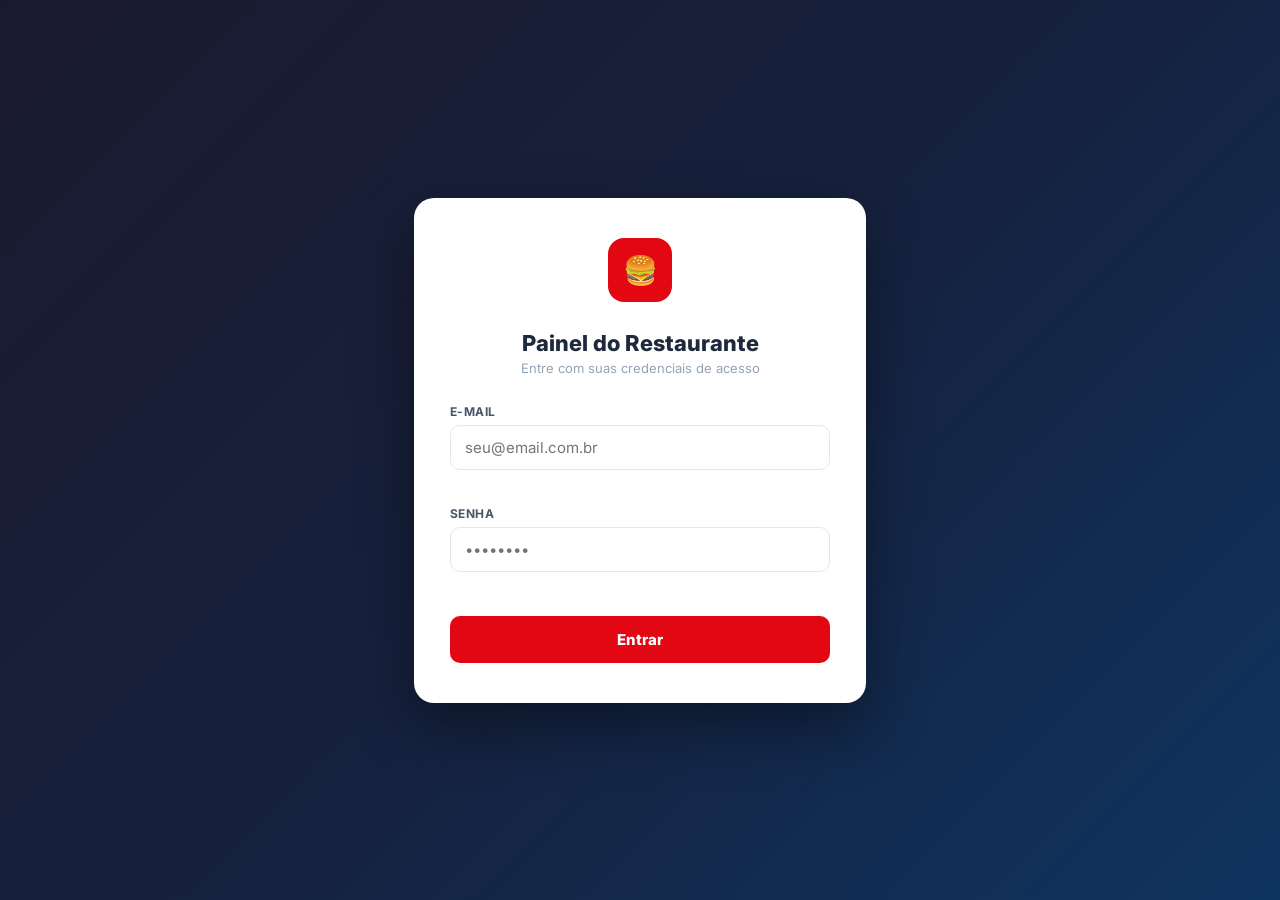
==== admin.html @ 57261d92 "Update admin.html" ====
=<!DOCTYPE html>
<html lang="pt-BR">
<head>
    <meta http-equiv="origin-trial-disabled-features" content="BlockInsecurePrivateNetworkRequests">
    <meta charset="UTF-8">
    <meta name="viewport" content="width=device-width, initial-scale=1.0">
    <title>Admin Fogueiro - Oficial</title>
    <link href="https://fonts.googleapis.com/css2?family=Inter:wght@400;600;700&display=swap" rel="stylesheet">
    <link rel="stylesheet" href="https://cdnjs.cloudflare.com/ajax/libs/font-awesome/6.0.0/css/all.min.css">
    <link rel="stylesheet" href="https://unpkg.com/leaflet@1.9.4/dist/leaflet.css"/>
    <script src="https://unpkg.com/leaflet@1.9.4/dist/leaflet.js"></script>
    <style>
#btn-trigger-pdv {
    position: relative;
    z-index: 10;
    pointer-events: auto !important;
    cursor: pointer !important;
}
/* ── IMPRESSORA ── */
.imp-modo-btn {
    padding:10px 20px; border-radius:10px; border:1.5px solid #e2e8f0;
    font-size:13px; font-weight:700; cursor:pointer; font-family:inherit;
    background:white; color:#475569; display:inline-flex; align-items:center; gap:8px; transition:.15s;
}
.imp-modo-btn.active { background:#e30613; border-color:#e30613; color:white; }
.imp-modo-btn:not(.active):hover { border-color:#cbd5e1; color:#1e293b; }
.imp-toggle {
    width:44px; height:24px; background:#e30613; border-radius:20px; position:relative;
    cursor:pointer; transition:.2s; flex-shrink:0;
}
.imp-toggle.off { background:#cbd5e1; }
.imp-toggle-thumb {
    width:18px; height:18px; background:white; border-radius:50%;
    position:absolute; top:3px; left:23px; transition:.2s; box-shadow:0 1px 3px rgba(0,0,0,.2);
}
.imp-toggle.off .imp-toggle-thumb { left:3px; }
.imp-largura-btn {
    padding:7px 18px; border-radius:8px; border:1.5px solid #e2e8f0;
    font-size:12px; font-weight:700; cursor:pointer; font-family:inherit;
    background:white; color:#64748b; transition:.15s;
}
.imp-largura-btn.active { background:#1e293b; border-color:#1e293b; color:white; }
.imp-func-btn { cursor:pointer; }
.imp-func-inner {
    padding:8px 16px; border:1.5px solid #e2e8f0; border-radius:8px;
    font-size:12px; font-weight:600; color:#64748b; background:white;
    transition:.15s; white-space:nowrap; user-select:none;
}
.imp-func-btn:hover .imp-func-inner { border-color:#94a3b8; color:#334155; }
.imp-func-btn input:checked + .imp-func-inner { border-color:#e30613; background:#fff0f0; color:#e30613; font-weight:700; }
.imp-impressora-item {
    background:white; border:1.5px solid #e2e8f0; border-radius:12px;
    padding:14px 18px; display:flex; align-items:center; justify-content:space-between;
}
/* ── /IMPRESSORA ── */

.rv-tab {
    padding: 7px 14px; border-radius: 8px; border: 1.5px solid #e2e8f0;
    background: white; color: #64748b; font-size: 12px; font-weight: 600;
    cursor: pointer; transition: .15s; font-family: inherit;
}
.rv-tab:hover  { border-color: #e30613; color: #e30613; }
.rv-tab.active { background: #1e293b; color: white; border-color: #1e293b; }
.rv-conf-btn {
    width: 28px; height: 28px; border-radius: 50%; border: 2px solid #e2e8f0;
    background: white; cursor: pointer; display: flex; align-items: center;
    justify-content: center; transition: .15s; margin: 0 auto;
    font-size: 13px; color: #cbd5e1;
}
.rv-conf-btn.ok { background: #16a34a; border-color: #16a34a; color: white; }
.rv-conf-btn:hover:not(.ok) { border-color: #16a34a; color: #16a34a; }
tr.rv-row-ok td { background: #f0fdf4 !important; }
tr.rv-row-ok td:first-child { border-left: 3px solid #16a34a; }
/* ── /FECHAMENTO ── */
.rel-card {
    background: white;
    border: 1.5px solid #f1f5f9;
    border-radius: 14px;
    padding: 18px 20px;
    box-shadow: 0 1px 6px rgba(0,0,0,.04);
    display: flex;
    flex-direction: column;
    gap: 6px;
    transition: box-shadow .2s;
}
.rel-card:hover { box-shadow: 0 4px 16px rgba(0,0,0,.08); }
.rel-card-icon {
    width: 38px; height: 38px; border-radius: 10px;
    display: flex; align-items: center; justify-content: center;
    font-size: 15px; margin-bottom: 4px;
}
.rel-card-label { font-size: 12px; font-weight: 600; color: #94a3b8; text-transform: uppercase; letter-spacing: .4px; }
.rel-card-val   { font-size: 22px; font-weight: 900; color: #1e293b; letter-spacing: -.5px; }
.rel-card-sub   { font-size: 11px; color: #94a3b8; font-weight: 500; }
.rel-atalho {
    padding: 9px 18px;
    font-size: 13px;
    color: #475569;
    cursor: pointer;
    font-weight: 500;
    transition: .15s;
    border-left: 3px solid transparent;
}
.rel-atalho:hover  { background: #f8fafc; color: #e30613; }
.rel-atalho.active { color: #e30613; font-weight: 700; background: #fff0f0; border-left-color: #e30613; }
.rel-cal-day {
    width: 30px; height: 30px; border-radius: 50%; font-size: 12px; font-weight: 600;
    display: flex; align-items: center; justify-content: center; cursor: pointer;
    margin: 1px auto; transition: .12s; color: #334155;
}
.rel-cal-day:hover  { background: #fee2e2; color: #e30613; }
.rel-cal-day.hoje   { background: #fee2e2; color: #e30613; font-weight: 800; }
.rel-cal-day.sel    { background: #e30613; color: white !important; font-weight: 800; }
.rel-cal-day.range  { background: #fff0f0; border-radius: 0; }
.rel-cal-day.outro  { color: #cbd5e1; }
.rel-graf-btn {
    padding: 6px 14px; border-radius: 8px; border: 1.5px solid #e2e8f0;
    background: white; color: #64748b; font-size: 12px; font-weight: 700;
    cursor: pointer; transition: .15s;
}
.rel-graf-btn:hover  { border-color: #e30613; color: #e30613; }
.rel-graf-btn.active { background: #e30613; color: white; border-color: #e30613; }

/* ── /RELATÓRIO ── */
    padding: 8px 20px;
    border-radius: 20px;
    border: 1px solid #ddd;
    background: white;
    color: #666;
    cursor: pointer;
    font-weight: 500;
}
.btn-status.active {
    border-color: var(--primary);
    color: var(--primary);
    background: #fff5f5;
}
.category-item {
    display: flex;
    align-items: center;
    padding: 12px;
    background: #fff;
    border: 1px solid #eee;
    border-radius: 10px;
    margin-bottom: 10px;
    cursor: pointer;
    transition: 0.2s;
}
.category-item:hover { border-color: var(--primary); }
.category-item.active { border-left: 5px solid var(--primary); background: #fff5f5; }

.switch {
    position: relative;
    display: inline-block;
    width: 34px;
    height: 20px;
    margin-right: 10px;
}
.switch input { opacity: 0; width: 0; height: 0; }
.slider {
    position: absolute;
    cursor: pointer;
    top: 0; left: 0; right: 0; bottom: 0;
    background-color: #ccc;
    transition: .4s;
    border-radius: 20px;
}
input:checked + .slider { background-color: var(--primary); }
.slider:before {
    position: absolute;
    content: "";
    height: 14px; width: 14px;
    left: 3px; bottom: 3px;
    background-color: white;
    transition: .4s;
    border-radius: 50%;
}
input:checked + .slider:before { transform: translateX(14px); }

.modal-pdv-overlay {
    position: fixed; top: 0; left: 0; width: 100%; height: 100%;
    background: rgba(0,0,0,0.5); z-index: 2000; justify-content: center; align-items: center;
}
.modal-pdv-overlay.pdv-visivel { display: flex !important; }
.modal-pdv-overlay:not(.pdv-visivel) { display: none !important; pointer-events: none !important; }
.modal-pdv-content {
    background: #f8f9fa; width: 95%; height: 90%; border-radius: 12px; display: flex; flex-direction: column; overflow: hidden;
}
.pdv-header { padding: 15px 20px; background: white; border-bottom: 1px solid #ddd; display: flex; justify-content: space-between; font-weight: bold; align-items: center; }
.pdv-body { display: flex; flex: 1; overflow: hidden; }
.pdv-vitrine { flex: 1.5; padding: 20px; overflow-y: auto; border-right: 1px solid #ddd; background: white; }
.pdv-grid-produtos {
    display: grid;
    grid-template-columns: repeat(auto-fill, minmax(180px, 1fr));
    gap: 15px;
    padding: 10px 0;
}
.pdv-card-prod {
    background: #fff;
    border: 1px solid #e2e8f0;
    border-radius: 12px;
    padding: 15px;
    text-align: center;
    cursor: pointer;
    transition: all 0.2s ease;
    display: flex;
    flex-direction: column;
    align-items: center;
}
.pdv-card-prod:hover {
    border-color: #e30613;
    box-shadow: 0 4px 12px rgba(0,0,0,0.05);
    transform: translateY(-2px);
}
.pdv-card-prod img {
    width: 100px;
    height: 100px;
    object-fit: cover;
    border-radius: 10px;
    margin-bottom: 10px;
}
.pdv-card-prod .prod-name {
    font-weight: 700;
    color: #334155;
    font-size: 13px;
    margin-bottom: 4px;
}
.pdv-card-prod .prod-price {
    color: #64748b;
    font-size: 12px;
}
.pdv-card-prod .prod-price span {
    color: #1e293b;
    font-weight: 800;
}
.pdv-checkout { flex: 1; background: white; display: flex; flex-direction: column; min-width: 320px; max-width: 400px; overflow: hidden; }
.tipo-pedido-tabs { display: flex; padding: 15px; gap: 10px; border-bottom: 1px solid #eee; }
.tab-btn { flex: 1; padding: 8px; border: 1px solid #ddd; border-radius: 20px; background: white; cursor: pointer; font-size: 12px; }
.tab-btn.active { background: #fee2e2; color: #e30613; border-color: #e30613; }
.pdv-form-section { padding: 15px; border-bottom: 1px solid #eee; flex-shrink: 0; }
.section-title { font-weight: bold; font-size: 13px; margin-bottom: 10px; display: flex; justify-content: space-between; align-items: center; }
.btn-buscar-cliente { width: 100%; padding: 10px; border: 1px solid #e30613; color: #e30613; border-radius: 6px; background: none; font-weight: bold; cursor: pointer; margin-bottom: 10px; }
.input-group-row { display: flex; gap: 10px; }
.input-group-row input { flex: 1; padding: 8px; border: 1px solid #ddd; border-radius: 4px; margin-bottom: 0; }
.pdv-footer-checkout { margin-top: auto; padding: 20px; background: #fff; border-top: 2px solid #eee; }
.total-row { display: flex; justify-content: space-between; margin-bottom: 15px; font-weight: bold; font-size: 18px; }
.btn-finalizar-pdv { width: 100%; background: #16a34a; color: white; border: none; padding: 15px; border-radius: 8px; font-size: 16px; font-weight: bold; cursor: pointer; }

.kanban-container {
    display: flex;
    gap: 15px;
    padding: 10px 0;
    overflow-x: auto;
    align-items: flex-start;
}
.kanban-col {
    flex: 1;
    min-width: 195px;
    background: #f1f2f6;
    border-radius: 12px;
    padding: 12px;
    box-shadow: inset 0 2px 4px rgba(0,0,0,0.05);
}
.kanban-header {
    padding: 10px;
    border-radius: 8px;
    margin-bottom: 15px;
    color: white;
    font-weight: 700;
    display: flex;
    justify-content: space-between;
}
.order-card {
    touch-action: none;
    user-select: none;
    background: white;
    border-radius: 10px;
    padding: 15px;
    margin-bottom: 12px;
    box-shadow: 0 2px 6px rgba(0,0,0,0.08);
    border-left: 4px solid transparent;
    cursor: pointer;
    transition: 0.2s;
}
.order-card.dragging {
    opacity: 0.5;
    transform: scale(0.95);
    border: 2px dashed var(--primary);
}
.kanban-col.drag-over {
    background: #e2e8f0;
    outline: 2px dashed #cbd5e1;
}
.col-analise { background: #fee2e2; color: #dc2626; border: 1px solid #fecaca; }
.col-preparo { background: #fef3c7; color: #d97706; border: 1px solid #fde68a; }
.col-pronto { background: #dbeafe; color: #2563eb; border: 1px solid #bfdbfe; }
.col-entrega { background: #dcfce7; color: #16a34a; border: 1px solid #bbf7d0; }
.col-finalizado { background: #f3f4f6; color: #4b5563; border: 1px solid #e5e7eb; }
.col-cancelado  { background: #fdf2f8; color: #9d174d; border: 1px solid #fbcfe8; }
.order-card:hover { transform: translateY(-2px); box-shadow: 0 4px 12px rgba(0,0,0,0.12); }
.order-id { font-weight: 800; font-size: 13px; margin-bottom: 4px; display: flex; justify-content: space-between; align-items: center; }
.order-time { font-size: 10px; color: #bbb; background: #f8f9fa; padding: 2px 7px; border-radius: 20px; }
.order-client { font-weight: 700; font-size: 13px; color: #1a1a1a; margin: 6px 0 3px; }
.order-address { font-size: 11px; color: #94a3b8; line-height: 1.4; }
.order-total { font-weight: 800; color: #1a1a1a; font-size: 15px; }
.order-tag { font-size: 10px; padding: 2px 6px; border-radius: 4px; background: #eee; font-weight: 600; }

.card-actions { display: flex; gap: 6px; justify-content: flex-end; margin-bottom: 10px; }
.card-actions .action-icon {
    width: 28px; height: 28px; border-radius: 8px; background: #f8f9fa;
    border: 1px solid #eee; display: flex; align-items: center; justify-content: center;
    cursor: pointer; transition: 0.15s; color: #64748b; font-size: 12px;
}
.card-actions .action-icon:hover { background: #fff0f0; color: var(--primary); border-color: #fecaca; transform: scale(1.05); }
.card-actions .action-icon.wpp:hover { background: #f0fdf4; color: #16a34a; border-color: #bbf7d0; }
.card-actions .action-icon.cancel { color: #e11d48; }
.card-actions .action-icon.cancel:hover { background: #fff1f2; color: #9f1239; border-color: #fecdd3; }

.btn-avancar {
    width: 100%; border: none; border-radius: 8px;
    padding: 9px 12px; margin-top: 12px;
    font-weight: 700; cursor: pointer; font-size: 12px;
    transition: all 0.2s; display: flex; align-items: center; justify-content: center; gap: 6px;
    font-family: inherit; letter-spacing: 0.2px;
}
.btn-avancar:hover { opacity: 0.88; transform: translateY(-1px); }

:root { --primary: #e30613; --bg: #f4f4f7; --dark: #1a1a1a; --sidebar-w: 270px; --green: #28a745; --gray-light: #f9f9fb; }
body { margin: 0; font-family: 'Inter', sans-serif; display: flex; background: var(--bg); min-height: 100vh; color: #333; }

.rel-grid { display: grid; grid-template-columns: repeat(auto-fit, minmax(200px, 1fr)); gap: 20px; margin-top: 20px; }
.mini-card { background: white; padding: 20px; border-radius: 12px; box-shadow: 0 2px 10px rgba(0,0,0,0.05); }

.sidebar { width: var(--sidebar-w); background: #ffffff; color: #222; height: 100vh; position: fixed; left: 0; top: 0; display: flex; flex-direction: column; z-index: 100; border-right: 1px solid #e8e8e8; overflow-y: auto; }
.sidebar-header { padding: 18px 16px 14px; border-bottom: 1px solid #efefef; flex-shrink: 0; }
.nav-container { flex: 1; padding: 8px 10px 10px; overflow-y: auto; }

.nav-btn { display: flex; align-items: center; gap: 10px; width: 100%; padding: 9px 11px; margin-bottom: 1px; background: transparent; color: #2d2d2d; border: none; border-radius: 8px; text-align: left; cursor: pointer; font-weight: 500; font-size: 13px; transition: 0.15s; font-family: inherit; }
.nav-btn:hover { color: #111; background: #f3f3f3; }
.nav-btn.active { background: #fff0f0; color: var(--primary); font-weight: 700; }
.nav-btn .nav-icon { font-size: 14px; width: 20px; text-align: center; flex-shrink: 0; color: #555; }
.nav-btn.active .nav-icon { color: var(--primary); }
.nav-btn:hover .nav-icon { color: #111; }
.nav-btn .nav-arrow { margin-left: auto; font-size: 11px; color: #aaa; transition: transform 0.2s; }
.nav-btn .nav-arrow.open { transform: rotate(180deg); }

.submenu { display: none; margin: 1px 0 3px 14px; border-left: 2px solid #eee; padding-left: 8px; }
.submenu.active { display: block; }
.sub-nav-btn { width: 100%; padding: 7px 10px; background: transparent; border: none; color: #444; text-align: left; cursor: pointer; font-size: 12.5px; border-radius: 7px; transition: 0.15s; display: block; font-family: inherit; font-weight: 400; }
.sub-nav-btn:hover { color: #111; background: #f3f3f3; }
.sub-nav-btn.active { color: var(--primary); font-weight: 600; }

.nav-section-label { font-size: 10px; font-weight: 700; text-transform: uppercase; letter-spacing: .8px; color: #aaa; padding: 12px 11px 3px; }

.sidebar-footer { padding: 14px 16px; border-top: 1px solid #efefef; flex-shrink: 0; }
.btn-indique { width: 100%; background: #16a34a; color: white; border: none; border-radius: 9px; padding: 10px; font-size: 13px; font-weight: 700; cursor: pointer; display: flex; align-items: center; justify-content: center; gap: 8px; margin-bottom: 8px; font-family: inherit; transition: .15s; }
.btn-indique:hover { background: #15803d; }
.btn-suporte { width: 100%; background: white; color: #333; border: 1.5px solid #ddd; border-radius: 9px; padding: 9px; font-size: 13px; font-weight: 600; cursor: pointer; display: flex; align-items: center; justify-content: center; gap: 8px; margin-bottom: 12px; font-family: inherit; transition: .15s; }
.btn-suporte:hover { border-color: #aaa; color: #111; }
.main { flex: 1; margin-left: var(--sidebar-w); padding: 40px; box-sizing: border-box; }

/* ── RESPONSIVO ─────────────────────────────────────────────────────────── */
/* kanban-col inline styles são sobrescritos aqui */
.kanban-col[style*="min-width"] { min-width: unset !important; }

/* ≤ 1400px — monitores menores e notebooks grandes */
@media (max-width: 1400px) {
    :root { --sidebar-w: 210px; }
    .main { padding: 20px 20px; }
    .kanban-col { min-width: 195px !important; }
    .kanban-container { gap: 10px; }
}

/* ≤ 1280px — notebooks comuns (1366×768) */
@media (max-width: 1280px) {
    :root { --sidebar-w: 185px; }
    .sidebar-header { padding: 12px 10px 10px; }
    .nav-container { padding: 5px 7px; }
    .nav-btn { font-size: 11.5px; padding: 7px 8px; }
    .sub-nav-btn { font-size: 11px; }
    .nav-section-label { font-size: 9px; }
    .main { padding: 14px 14px; }
    .kanban-col { min-width: 165px !important; padding: 8px; }
    .kanban-container { gap: 8px; }
    .kanban-header { padding: 8px; margin-bottom: 10px; font-size: 13px; }
    .order-card { padding: 11px 12px; }
}

/* ≤ 1100px — notebooks pequenos */
@media (max-width: 1100px) {
    :root { --sidebar-w: 160px; }
    .nav-btn { font-size: 11px; padding: 6px 7px; gap: 6px; }
    .nav-btn .nav-icon { width: 15px; font-size: 12px; }
    .main { padding: 10px 10px; }
    .kanban-col { min-width: 145px !important; padding: 7px; }
    .kanban-container { gap: 6px; }
}

/* ≤ 960px — sidebar só ícones */
@media (max-width: 960px) {
    :root { --sidebar-w: 52px; }
    .sidebar-header .loja-nome,
    .sidebar-header .loja-sub,
    .sidebar-header .status-pill,
    .nav-btn .nav-label,
    .nav-btn .nav-arrow,
    .nav-section-label,
    .submenu,
    .sidebar-footer .btn-indique,
    .sidebar-footer .btn-suporte,
    .sidebar-footer .user-info { display: none; }
    .sidebar-header { padding: 10px 8px; }
    .nav-container { padding: 4px; }
    .nav-btn { justify-content: center; padding: 10px 0; width: 100%; }
    .nav-btn .nav-icon { width: auto; font-size: 16px; }
    .main { padding: 10px 8px; }
    .kanban-col { min-width: 140px !important; padding: 6px; }
    .kanban-container { gap: 6px; }
    .header-flex { gap: 6px; flex-wrap: wrap; }
}
.section { display: none; }
.section.active { display: block; }

.card { background: white; border-radius: 15px; padding: 30px; box-shadow: 0 4px 20px rgba(0,0,0,0.05); margin-bottom: 20px; }
.header-flex { display: flex; justify-content: space-between; align-items: center; margin-bottom: 30px; }
h1, h2, h3 { margin: 0; }

label { display: block; margin-bottom: 8px; font-weight: 600; font-size: 14px; color: #555; }
input, textarea, select { width: 100%; padding: 12px; border: 1.5px solid #eee; border-radius: 10px; margin-bottom: 20px; font-family: inherit; box-sizing: border-box; transition: 0.2s; }
input:focus { border-color: var(--primary); outline: none; background: #fff; }

.btn-save { background: var(--green); color: white; border: none; padding: 12px 25px; border-radius: 10px; font-weight: 700; cursor: pointer; transition: 0.2s; }
.btn-save:hover { opacity: 0.9; transform: translateY(-1px); }

.grid-2 { display: grid; grid-template-columns: 1.5fr 1fr; gap: 30px; }
.img-placeholder { width: 100%; aspect-ratio: 16/9; background: var(--gray-light); border-radius: 15px; border: 2px dashed #ddd; display: flex; flex-direction: column; align-items: center; justify-content: center; overflow: hidden; cursor: pointer; transition: 0.2s; }
.img-placeholder:hover { border-color: var(--primary); background: #fff; }
.img-placeholder img { width: 100%; height: 100%; object-fit: cover; }

.comp-link-grid { display: grid; grid-template-columns: repeat(auto-fill, minmax(200px, 1fr)); gap: 12px; margin-top: 10px; }
.comp-link-card { background: white; border: 2px solid #eee; padding: 15px; border-radius: 12px; cursor: pointer; position: relative; transition: 0.2s; display: flex; align-items: center; gap: 10px; }
.comp-link-card:hover { border-color: #ddd; }
.comp-link-card.active { border-color: var(--primary); background: rgba(227,6,19,0.02); }
.comp-link-card input { display: none; }
.comp-link-card .circle { width: 20px; height: 20px; border: 2px solid #ddd; border-radius: 50%; position: relative; transition: 0.2s; flex-shrink: 0; }
.comp-link-card.active .circle { border-color: var(--primary); background: var(--primary); }
.comp-link-card.active .circle::after { content: '✓'; position: absolute; color: white; font-size: 12px; top: 50%; left: 50%; transform: translate(-50%,-50%); }
.comp-link-card span { font-size: 14px; font-weight: 600; color: #444; }

.modal { position: fixed; inset: 0; background: rgba(0,0,0,0.6); display: none; align-items: center; justify-content: center; z-index: 1000; backdrop-filter: blur(4px); }
.modal-box { background: white; padding: 30px; border-radius: 20px; width: 90%; max-width: 550px; max-height: 90vh; overflow-y: auto; box-shadow: 0 10px 40px rgba(0,0,0,0.2); }
.opt-row { display: flex; gap: 10px; margin-bottom: 10px; align-items: center; background: var(--gray-light); padding: 10px; border-radius: 10px; }
.opt-row input { margin-bottom: 0; border: none; background: transparent; }
.opt-row button { background: none; border: none; color: #999; cursor: pointer; font-size: 18px; padding: 5px; }
.opt-row button:hover { color: var(--primary); }

.list-card { display: flex; justify-content: space-between; align-items: center; background: white; padding: 15px 20px; border-radius: 12px; margin-bottom: 10px; border: 1px solid #eee; }
.list-card:hover { border-color: #ddd; }
.btn-edit { background: var(--gray-light); border: none; padding: 8px 15px; border-radius: 8px; font-weight: 600; color: #555; cursor: pointer; }

.pgto-btn { padding: 9px 8px; border: 1.5px solid #e2e8f0; border-radius: 9px; background: white; color: #555; font-size: 12.5px; font-weight: 600; cursor: pointer; transition: .15s; font-family: inherit; text-align: center; }
.pgto-btn:hover { border-color: #e30613; color: #e30613; background: #fff5f5; }
.pgto-btn.active { border-color: #e30613; color: #e30613; background: #fff0f0; font-weight: 700; }

.pgto-tag { display: inline-flex; align-items: center; gap: 4px; font-size: 10px; font-weight: 700; padding: 2px 8px; border-radius: 20px; margin-top: 6px; }
/* ── TELA DE LOGIN ── */
#tela-login {
    display:flex; position:fixed; inset:0; z-index:9999;
    background:linear-gradient(135deg,#1a1a2e 0%,#16213e 50%,#0f3460 100%);
    align-items:center; justify-content:center;
}
.login-box {
    background:white; border-radius:20px; padding:40px 36px;
    width:100%; max-width:380px; box-shadow:0 24px 60px rgba(0,0,0,.4);
}
.login-logo { text-align:center; margin-bottom:28px; }
.login-logo-img { width:64px; height:64px; border-radius:16px; object-fit:cover; }
.login-logo-placeholder {
    width:64px; height:64px; border-radius:16px; background:#e30613;
    display:inline-flex; align-items:center; justify-content:center;
    font-size:28px; color:white; font-weight:900;
}
.login-titulo { font-size:22px; font-weight:800; color:#1e293b; margin-bottom:4px; text-align:center; }
.login-sub { font-size:13px; color:#94a3b8; text-align:center; margin-bottom:28px; }
.login-campo { margin-bottom:16px; }
.login-campo label { display:block; font-size:12px; font-weight:700; color:#475569; margin-bottom:6px; text-transform:uppercase; letter-spacing:.4px; }
.login-campo input {
    width:100%; padding:12px 14px; border:1.5px solid #e2e8f0; border-radius:10px;
    font-size:15px; font-family:inherit; outline:none; box-sizing:border-box;
    transition:border-color .15s;
}
.login-campo input:focus { border-color:#e30613; }
.login-btn {
    width:100%; padding:14px; background:#e30613; color:white; border:none;
    border-radius:10px; font-size:15px; font-weight:800; font-family:inherit;
    cursor:pointer; margin-top:8px; transition:background .15s;
}
.login-btn:hover { background:#c0000f; }
.login-btn:disabled { background:#ccc; cursor:default; }
.login-erro {
    display:none; background:#fff0f0; border:1px solid #fca5a5; border-radius:8px;
    padding:10px 14px; font-size:13px; color:#dc2626; margin-top:12px;
}
#login-usuario-nome { font-size:12px; color:#64748b; cursor:pointer; }
#login-usuario-nome:hover { color:#e30613; }

    
/* ── DRAG AND DROP ── */
.drag-handle {
    cursor: grab; color: #ccc; padding: 0 6px;
    font-size: 16px; flex-shrink: 0;
    transition: color .15s;
}
.drag-handle:hover { color: #999; }
.drag-handle:active { cursor: grabbing; }
.sortable-item { transition: background .15s; }
.sortable-item.drag-over {
    border-top: 2px solid #e30613 !important;
}
.sortable-item.dragging-active {
    opacity: .4; background: #f8fafc !important;
}
.cat-drag-over {
    border-top: 2px solid #e30613 !important;
}
</style>
<style>
/* ── TELA DE BLOQUEIO ─────────────────────────────────────── */
#tela-bloqueio {
    display: none;
    position: fixed; inset: 0; z-index: 99999;
    background: rgba(0,0,0,.45);
    backdrop-filter: blur(4px) brightness(0.6);
    -webkit-backdrop-filter: blur(4px) brightness(0.6);
    align-items: center; justify-content: center;
    font-family: inherit;
}
#tela-bloqueio.ativo { display: flex; }
.bloqueio-card {
    background: #13131f;
    border: 1px solid #2a2a3d;
    border-radius: 24px;
    padding: 48px 40px;
    max-width: 480px; width: 90%;
    text-align: center;
    box-shadow: 0 24px 64px rgba(0,0,0,.5);
}
.bloqueio-icon {
    width: 72px; height: 72px; border-radius: 50%;
    background: rgba(227,6,19,.1); border: 2px solid rgba(227,6,19,.3);
    display: flex; align-items: center; justify-content: center;
    font-size: 28px; margin: 0 auto 24px;
}
.bloqueio-titulo { font-size: 22px; font-weight: 800; color: #f1f5f9; margin-bottom: 12px; }
.bloqueio-sub { font-size: 14px; color: #64748b; line-height: 1.6; margin-bottom: 28px; }
.bloqueio-badge {
    display: inline-flex; align-items: center; gap: 8px;
    background: rgba(227,6,19,.1); border: 1px solid rgba(227,6,19,.25);
    color: #f87171; padding: 8px 18px; border-radius: 20px;
    font-size: 13px; font-weight: 700; margin-bottom: 28px;
}
.bloqueio-btn {
    display: block; width: 100%; padding: 15px;
    background: #e30613; color: white; border: none; border-radius: 12px;
    font-size: 15px; font-weight: 700; font-family: inherit; cursor: pointer;
    transition: background .15s; text-decoration: none; margin-bottom: 12px;
}
.bloqueio-btn:hover { background: #b8000e; }
.bloqueio-btn-sec {
    display: block; width: 100%; padding: 13px;
    background: transparent; color: #64748b;
    border: 1px solid #2a2a3d; border-radius: 12px;
    font-size: 14px; font-weight: 600; font-family: inherit; cursor: pointer;
}
</style>
</head>
<body>
<!-- TELA DE BLOQUEIO TRIAL/INADIMPLENTE -->
<div id="tela-bloqueio">
    <div class="bloqueio-card">
        <div class="bloqueio-icon">🔒</div>
        <div class="bloqueio-titulo">Seu acesso foi suspenso</div>
        <p class="bloqueio-sub">
            Seu período de teste gratuito encerrou ou há uma pendência no seu plano.<br>
            Assine agora para continuar usando o sistema.
        </p>
        <div class="bloqueio-badge">
            <span>⏰</span> <span id="bloqueio-msg">Trial encerrado</span>
        </div>
        <a href="#" class="bloqueio-btn" onclick="irParaPlanos()">
            🚀 Assinar agora
        </a>
        <button class="bloqueio-btn-sec" onclick="authFazerLogout()">
            Sair da conta
        </button>
    </div>
</div>

<!-- 🔊 Elemento de áudio para notificação -->
<audio id="audio-notificacao" style="display:none;"></audio>
<!-- ── TELA DE LOGIN ── -->
<div id="tela-login">
  <div class="login-box">
    <div class="login-logo">
      <div class="login-logo-placeholder">🍔</div>
    </div>
    <div class="login-titulo">Painel do Restaurante</div>
    <div class="login-sub">Entre com suas credenciais de acesso</div>
    <div class="login-campo">
      <label>E-mail</label>
      <input id="login-email" type="email" placeholder="seu@email.com.br"
             onkeydown="if(event.key==='Enter')document.getElementById('login-senha').focus()">
    </div>
    <div class="login-campo">
      <label>Senha</label>
      <input id="login-senha" type="password" placeholder="••••••••"
             onkeydown="if(event.key==='Enter')authFazerLogin()">
    </div>
    <button class="login-btn" id="login-btn" onclick="authFazerLogin()">Entrar</button>
    <div class="login-erro" id="login-erro"></div>
  </div>
</div>

<!-- ── APP (visível após login) ── -->
<div id="app-wrapper" style="display:none; width:100%; height:100vh; flex-direction:row;">

<!-- SIDEBAR -->
<div class="sidebar">

    <!-- Header: Logo + Status + Cardápio -->
    <div class="sidebar-header">
        <div style="display:flex; align-items:center; gap:10px; margin-bottom:14px;">
            <div style="width:34px; height:34px; background:var(--primary); border-radius:9px; display:flex; align-items:center; justify-content:center; flex-shrink:0;">
                <i class="fas fa-fire" style="color:white; font-size:15px;"></i>
            </div>
            <div>
                <div id="sidebar-nome-loja" style="font-weight:800; font-size:15px; color:#111; letter-spacing:-0.3px; line-height:1.1;">Meu Restaurante</div>
                <div style="font-size:11px; color:#aaa; font-weight:400;">Painel Admin</div>
            </div>
        </div>

        <!-- Status da loja -->
        <div id="sidebar-status-loja" style="display:flex; align-items:center; gap:8px; background:#f0fdf4; border:1px solid #bbf7d0; border-radius:9px; padding:8px 12px; margin-bottom:10px; cursor:pointer;" onclick="toggleLojaStatus()">
            <span id="sidebar-status-dot" style="width:8px; height:8px; border-radius:50%; background:#22c55e; flex-shrink:0; box-shadow:0 0 0 3px rgba(34,197,94,0.2);"></span>
            <span id="sidebar-status-text" style="font-size:12px; font-weight:700; color:#15803d; flex:1;">Loja aberta</span>
            <i id="sidebar-btn-status" class="fas fa-rotate-right" style="color:#15803d; font-size:12px;"></i>
        </div>

        <!-- Ver cardápio online -->
        <a href="#" onclick="abrirCardapioOnline(event)"
           style="display:flex; align-items:center; gap:8px; background:#f7f7f7; border:1px solid #eaeaea; border-radius:9px; padding:8px 12px; text-decoration:none; color:#333; font-size:12.5px; font-weight:600; transition:.15s;"
           onmouseover="this.style.borderColor='#e30613'; this.style.color='#e30613';"
           onmouseout="this.style.borderColor='#eaeaea'; this.style.color='#333';">
            <i class="fas fa-arrow-up-right-from-square" style="font-size:12px; color:#888;"></i>
            Ver cardápio online
        </a>
    </div>

    <!-- Navegação -->
    <nav class="nav-container">

        <div class="nav-section-label">Principal</div>

        <button class="nav-btn" onclick="showSec('gestor', this)">
            <i class="fas fa-list-check nav-icon"></i> Gestor de Pedidos
        </button>

        <div class="nav-section-label">Relatórios</div>

        <button class="nav-btn" onclick="toggleSubmenu('sub-relatorios'); toggleArrow(this)">
            <i class="fas fa-chart-bar nav-icon"></i> Relatórios
            <i class="fas fa-chevron-down nav-arrow"></i>
        </button>
        <div id="sub-relatorios" class="submenu">
            <button class="sub-nav-btn" onclick="showSec('rel-resumo')">Resumo Geral</button>
            <button class="sub-nav-btn" onclick="showSec('rel-vendas')">Vendas</button>
            <button class="sub-nav-btn" onclick="showSec('rel-atendimento')">Atendimento</button>
            <button class="sub-nav-btn" onclick="showSec('clientes')">Clientes</button>
            <button class="sub-nav-btn" onclick="showSec('rel-cardapio')">Cardápio</button>
            <button class="sub-nav-btn" onclick="showSec('rel-historico')">Histórico de Pedidos</button>
        </div>

        <div class="nav-section-label">Cardápio</div>

        <button class="nav-btn" id="btn-nav-produtos" onclick="showSec('produtos', this)">
            <i class="fas fa-book-open nav-icon"></i> Editor de Cardápio
        </button>
        <button class="nav-btn" onclick="showSec('complementos', this)">
            <i class="fas fa-plus-circle nav-icon"></i> Complementos
        </button>

        <div class="nav-section-label">Marketing</div>

        <button class="nav-btn" onclick="showSec('cupons', this)">
            <i class="fas fa-tag nav-icon"></i> Cupons
        </button>
        <button class="nav-btn" onclick="toggleSubmenu('sub-fidelidade'); toggleArrow(this)">
            <i class="fas fa-star nav-icon"></i> Fidelização
            <i class="fas fa-chevron-down nav-arrow"></i>
        </button>
        <div id="sub-fidelidade" class="submenu">
            <button class="sub-nav-btn" onclick="showSec('fidel-pontos')">
                <i class="fas fa-coins" style="margin-right:6px;color:#64748b;"></i>Pontos de Fidelidade
            </button>
        </div>

        <button class="nav-btn" onclick="showSec('whatsapp', this)">
            <i class="fab fa-whatsapp nav-icon" style="color:#25d366;"></i> WhatsApp
        </button>

        <div class="nav-section-label">Loja</div>

        <button class="nav-btn" onclick="toggleSubmenu('sub-trafego'); toggleArrow(this)">
            <i class="fab fa-facebook nav-icon"></i> Tráfego Pago
            <i class="fas fa-chevron-down nav-arrow"></i>
        </button>
        <div id="sub-trafego" class="submenu">
            <button class="sub-nav-btn" onclick="showSec('trafego-meta')">Meta Ads</button>
            <button class="sub-nav-btn" onclick="showSec('trafego-google')">Google Ads</button>
        </div>

        <button class="nav-btn" onclick="toggleSubmenu('sub-adminloja'); toggleArrow(this)">
            <i class="fas fa-store nav-icon"></i> Administrar Loja
            <i class="fas fa-chevron-down nav-arrow"></i>
        </button>
        <div id="sub-adminloja" class="submenu">
            <button class="sub-nav-btn" onclick="showSec('configuracoes')">Configurações</button>
            <button class="sub-nav-btn" onclick="showSec('horarios')">Horários de Funcionamento</button>
            <button class="sub-nav-btn" onclick="showSec('taxas')">Taxas e Entrega</button>
            <button class="sub-nav-btn" onclick="showSec('impressao')"><i class="fas fa-print" style="margin-right:6px; color:#64748b;"></i>Impressora</button>
        </div>

        <button class="nav-btn" onclick="toggleSubmenu('sub-financeiro'); toggleArrow(this)">
            <i class="fas fa-landmark nav-icon"></i> Financeiro
            <i class="fas fa-chevron-down nav-arrow"></i>
        </button>
        <div id="sub-financeiro" class="submenu">
            <button class="sub-nav-btn" onclick="showSec('financeiro')">Resumo Financeiro</button>
            <button class="sub-nav-btn" onclick="showSec('extrato')">Extrato</button>
        </div>

        <button class="nav-btn" onclick="showSec('integracoes', this)">
            <i class="fas fa-plug nav-icon"></i> Integrações
        </button>

        <button class="nav-btn" onclick="showSec('tutoriais', this)">
            <i class="fab fa-youtube nav-icon"></i> Tutoriais para crescer
        </button>

    </nav>

    <!-- Rodapé -->
    <div class="sidebar-footer">
        <button class="btn-indique" onclick="alert('Programa de indicação em breve!')">
            <i class="fas fa-gift"></i> Indique e ganhe
        </button>
        <button class="btn-suporte" onclick="alert('Suporte em breve!')">
            <i class="fas fa-circle-question" style="color:#888;"></i> Suporte
        </button>

        <!-- Usuário -->
        <div style="display:flex; align-items:center; gap:10px;">
            <div style="width:34px; height:34px; border-radius:50%; background:#e8e8e8; display:flex; align-items:center; justify-content:center; flex-shrink:0;">
                <i class="fas fa-user" style="color:#888; font-size:14px;"></i>
            </div>
            <div style="flex:1; min-width:0;">
                <div id="login-usuario-nome" style="font-size:13px; font-weight:700; color:#1a1a1a; white-space:nowrap; overflow:hidden; text-overflow:ellipsis;">—</div>
                <div style="font-size:11px; color:#aaa;">Acesso: Dono</div>
            </div>
            <i class="fas fa-right-from-bracket" style="color:#ccc; font-size:14px; cursor:pointer;" title="Sair" onclick="authLogout()" onmouseover="this.style.color='#e30613'" onmouseout="this.style.color='#ccc'"></i>
        </div>

        <div style="margin-top:12px; text-align:center; font-size:10px; color:#ccc;">
            <a href="#" style="color:#ccc; text-decoration:none;">Termos de uso</a>
            &nbsp;·&nbsp;
            <a href="#" style="color:#ccc; text-decoration:none;">Privacidade</a>
            <div style="margin-top:3px;">v1.0.0</div>
        </div>

    </div>

</div>

<!-- CONTEÚDO PRINCIPAL -->
<div class="main">

    <!-- GESTOR DE PEDIDOS -->
    <div id="sec-gestor" class="section">
        <div class="header-flex" style="margin-bottom:20px; display:flex; align-items:center; gap:15px;">
            <div style="position:relative; flex:1;">
                <span style="position:absolute; left:12px; top:50%; transform:translateY(-50%); color:#999;">🔍</span>
                <input type="text" id="order-search" placeholder="Buscar (Nome, Telefone ou Código)"
                       oninput="filterOrders(this.value)"
                       style="margin-bottom:0; padding-left:40px; border-radius:8px; border:1px solid #ddd; height:40px;">
            </div>
            <button type="button" id="btn-toggle-valores" onclick="toggleValores()" title="Mostrar/Ocultar valores"
                    style="height:40px; width:40px; border:1px solid #ddd; background:white; border-radius:10px; cursor:pointer; font-size:16px; display:flex; align-items:center; justify-content:center;">
                👁
            </button>
            <button type="button" id="btn-trigger-pdv" onclick="openPDV()" class="btn-save"
                    style="background:#16a34a !important; height:40px; cursor:pointer; border:none; color:white; padding:0 20px; border-radius:10px;">
                + Novo Pedido
            </button>
                <button onclick="supaRecarregarFinalizadosHoje()" title="Busca todos os pedidos de hoje no servidor (útil se sumiram após F5)" style="background:#f8fafc;color:#475569;border:1.5px solid #e2e8f0;border-radius:10px;padding:10px 16px;font-size:13px;font-weight:700;cursor:pointer;display:flex;align-items:center;gap:7px;"><i class="fas fa-rotate-right"></i> Restaurar pedidos</button>
            <button onclick="fecharTodosCards()" title="Remove todos os cards do painel. Os pedidos ficam salvos no histórico e relatórios." style="background:#f8fafc;color:#475569;border:1.5px solid #e2e8f0;border-radius:10px;padding:10px 16px;font-size:13px;font-weight:700;cursor:pointer;display:flex;align-items:center;gap:7px;"><i class="fas fa-broom"></i> Fechar cards</button>
            <button id="btn-pausar-loja" onclick="toggleLojaStatus()" class="btn-save" style="background:#dc2626; height:40px; white-space:nowrap;">⏸ Pausar Loja</button>
        </div>

        <div class="kanban-container">
            <div class="kanban-col">
                <div class="kanban-header col-analise">
                    <div>
                        <div style="display:flex;align-items:center;gap:8px;"><span>Em Análise</span><small id="count-analise" style="background:rgba(255,255,255,0.3);border-radius:20px;padding:1px 8px;">0</small></div>
                        <div id="total-analise" style="font-size:13px;font-weight:600;margin-top:4px;opacity:0.85;">R$ 0,00</div>
                    </div>
                </div>
                <div id="list-analise"></div>
            </div>
            <div class="kanban-col">
                <div class="kanban-header col-preparo">
                    <div>
                        <div style="display:flex;align-items:center;gap:8px;"><span>Em Preparo</span><small id="count-preparo" style="background:rgba(255,255,255,0.3);border-radius:20px;padding:1px 8px;">0</small></div>
                        <div id="total-preparo" style="font-size:13px;font-weight:600;margin-top:4px;opacity:0.85;">R$ 0,00</div>
                    </div>
                </div>
                <div id="list-preparo"></div>
            </div>
            <div class="kanban-col">
                <div class="kanban-header col-pronto">
                    <div>
                        <div style="display:flex;align-items:center;gap:8px;"><span>Pronto</span><small id="count-pronto" style="background:rgba(255,255,255,0.3);border-radius:20px;padding:1px 8px;">0</small></div>
                        <div id="total-pronto" style="font-size:13px;font-weight:600;margin-top:4px;opacity:0.85;">R$ 0,00</div>
                    </div>
                </div>
                <div id="list-pronto"></div>
            </div>
            <div class="kanban-col">
                <div class="kanban-header col-entrega">
                    <div>
                        <div style="display:flex;align-items:center;gap:8px;"><span>Em Entrega</span><small id="count-entrega" style="background:rgba(255,255,255,0.3);border-radius:20px;padding:1px 8px;">0</small></div>
                        <div id="total-entrega" style="font-size:13px;font-weight:600;margin-top:4px;opacity:0.85;">R$ 0,00</div>
                    </div>
                </div>
                <div id="list-entrega"></div>
            </div>
            <div class="kanban-col">
                <div class="kanban-header col-finalizado">
                    <div>
                        <div style="display:flex;align-items:center;gap:8px;"><span>Finalizados</span><small id="count-finalizado" style="background:rgba(255,255,255,0.3);border-radius:20px;padding:1px 8px;">0</small></div>
                        <div id="total-finalizado" style="font-size:13px;font-weight:600;margin-top:4px;opacity:0.85;">R$ 0,00</div>
                    </div>
                </div>
                <div id="list-finalizado"></div>
            </div>
            <div class="kanban-col">
                <div class="kanban-header col-cancelado">
                    <div>
                        <div style="display:flex;align-items:center;gap:8px;"><span>Cancelados</span><small id="count-cancelado" style="background:rgba(255,255,255,0.3);border-radius:20px;padding:1px 8px;">0</small></div>
                        <div id="total-cancelado" style="font-size:13px;font-weight:600;margin-top:4px;opacity:0.85;">R$ 0,00</div>
                    </div>
                </div>
                <div id="list-cancelado"></div>
            </div>
        </div>
    </div>

    <!-- RELATÓRIOS -->
    <div id="sec-rel-resumo" class="section">

        <!-- HEADER -->
        <div style="display:flex; justify-content:space-between; align-items:center; margin-bottom:24px; flex-wrap:wrap; gap:12px;">
            <div>
                <div style="font-size:12px; color:#94a3b8; font-weight:600; text-transform:uppercase; letter-spacing:.5px; margin-bottom:4px;">Total em vendas</div>
                <div id="rel-total-vendas" style="font-size:32px; font-weight:900; color:#16a34a; letter-spacing:-1px;">R$ 0,00</div>
            </div>
            <!-- Seletor de período -->
            <div style="position:relative;">
                <button id="rel-btn-periodo" onclick="relTogglePicker()" style="display:flex; align-items:center; gap:10px; background:white; border:1.5px solid #e2e8f0; border-radius:10px; padding:10px 18px; cursor:pointer; font-size:13px; font-weight:600; color:#334155; box-shadow:0 1px 4px rgba(0,0,0,.06);">
                    <i class="fas fa-calendar-alt" style="color:#e30613;"></i>
                    <span id="rel-label-periodo">Hoje</span>
                    <i class="fas fa-chevron-down" style="font-size:10px; color:#94a3b8;"></i>
                </button>
                <!-- Dropdown picker -->
                <div id="rel-picker" style="display:none; position:absolute; right:0; top:calc(100% + 8px); background:white; border:1.5px solid #e2e8f0; border-radius:14px; box-shadow:0 8px 32px rgba(0,0,0,.12); z-index:500; min-width:580px; overflow:hidden;">
                    <div style="display:flex;">
                        <!-- Atalhos -->
                        <div style="width:160px; border-right:1px solid #f1f5f9; padding:12px 0; background:#fafafa;">
                            <div class="rel-atalho active" onclick="relAtalho('hoje',this)">Hoje</div>
                            <div class="rel-atalho" onclick="relAtalho('ontem',this)">Ontem</div>
                            <div class="rel-atalho" onclick="relAtalho('7dias',this)">Últimos 7 dias</div>
                            <div class="rel-atalho" onclick="relAtalho('30dias',this)">Últimos 30 dias</div>
                            <div class="rel-atalho" onclick="relAtalho('90dias',this)">Últimos 90 dias</div>
                            <div class="rel-atalho" onclick="relAtalho('semana',this)">Essa semana</div>
                            <div class="rel-atalho" onclick="relAtalho('sempassada',this)">Semana passada</div>
                            <div class="rel-atalho" onclick="relAtalho('mes',this)">Esse mês</div>
                            <div class="rel-atalho" onclick="relAtalho('mespassado',this)">Mês passado</div>
                            <div class="rel-atalho" onclick="relAtalho('3meses',this)">Últimos 3 meses</div>
                            <div class="rel-atalho" onclick="relAtalho('4meses',this)">Últimos 4 meses</div>
                        </div>
                        <!-- Calendário -->
                        <div style="flex:1; padding:16px 20px;">
                            <div style="display:flex; align-items:center; justify-content:space-between; margin-bottom:12px;">
                                <button onclick="relNavMes(-1)" style="background:none; border:none; cursor:pointer; font-size:16px; color:#64748b; padding:4px 8px;">&#8249;</button>
                                <span id="rel-mes-label" style="font-size:14px; font-weight:700; color:#1e293b;"></span>
                                <button onclick="relNavMes(1)"  style="background:none; border:none; cursor:pointer; font-size:16px; color:#64748b; padding:4px 8px;">&#8250;</button>
                            </div>
                            <div style="display:grid; grid-template-columns:repeat(7,1fr); gap:2px; text-align:center;">
                                <div style="font-size:10px; font-weight:700; color:#94a3b8; padding:4px 0;">se</div>
                                <div style="font-size:10px; font-weight:700; color:#94a3b8; padding:4px 0;">te</div>
                                <div style="font-size:10px; font-weight:700; color:#94a3b8; padding:4px 0;">qu</div>
                                <div style="font-size:10px; font-weight:700; color:#94a3b8; padding:4px 0;">qu</div>
                                <div style="font-size:10px; font-weight:700; color:#94a3b8; padding:4px 0;">se</div>
                                <div style="font-size:10px; font-weight:700; color:#94a3b8; padding:4px 0;">sá</div>
                                <div style="font-size:10px; font-weight:700; color:#e30613; padding:4px 0;">do</div>
                            </div>
                            <div id="rel-calendario" style="display:grid; grid-template-columns:repeat(7,1fr); gap:2px; text-align:center;"></div>
                            <div style="border-top:1px solid #f1f5f9; margin-top:12px; padding-top:10px; display:flex; justify-content:space-between; align-items:center;">
                                <span id="rel-range-label" style="font-size:11px; color:#94a3b8;"></span>
                                <div style="display:flex; gap:8px;">
                                    <button onclick="relPickerCancelar()" style="background:none; border:1.5px solid #e2e8f0; border-radius:8px; padding:6px 14px; cursor:pointer; font-size:12px; font-weight:600; color:#64748b;">Cancelar</button>
                                    <button onclick="relPickerSelecionar()" style="background:#e30613; border:none; border-radius:8px; padding:6px 14px; cursor:pointer; font-size:12px; font-weight:700; color:white;">Selecionar</button>
                                </div>
                            </div>
                        </div>
                    </div>
                </div>
            </div>
        </div>

        <!-- CARDS -->
        <div style="display:grid; grid-template-columns:repeat(auto-fill,minmax(220px,1fr)); gap:14px; margin-bottom:24px;">
            <div class="rel-card">
                <div class="rel-card-icon" style="background:#f0fdf4; color:#16a34a;"><i class="fas fa-dollar-sign"></i></div>
                <div class="rel-card-label">Faturamento Bruto</div>
                <div class="rel-card-val" id="rc-faturamento">R$ 0,00</div>
            </div>
            <div class="rel-card">
                <div class="rel-card-icon" style="background:#eff6ff; color:#2563eb;"><i class="fas fa-shopping-bag"></i></div>
                <div class="rel-card-label">Total de Pedidos</div>
                <div class="rel-card-val" id="rc-pedidos">0</div>
            </div>
            <div class="rel-card">
                <div class="rel-card-icon" style="background:#fdf4ff; color:#9333ea;"><i class="fas fa-receipt"></i></div>
                <div class="rel-card-label">Ticket Médio</div>
                <div class="rel-card-val" id="rc-ticket">R$ 0,00</div>
            </div>
            <div class="rel-card">
                <div class="rel-card-icon" style="background:#fefce8; color:#ca8a04;"><i class="fas fa-tag"></i></div>
                <div class="rel-card-label">Pedidos com Cupom</div>
                <div class="rel-card-val" id="rc-cupons">0</div>
                <div class="rel-card-sub" id="rc-cupons-val">R$ 0,00 em descontos</div>
            </div>
            <div class="rel-card">
                <div class="rel-card-icon" style="background:#fff0f0; color:#e30613;"><i class="fas fa-star"></i></div>
                <div class="rel-card-label">Pedidos c/ Fidelidade</div>
                <div class="rel-card-val" id="rc-fidelidade">0</div>
                <div class="rel-card-sub" id="rc-fidelidade-val">R$ 0,00 em descontos</div>
            </div>
            <div class="rel-card">
                <div class="rel-card-icon" style="background:#f0fdfa; color:#0d9488;"><i class="fas fa-piggy-bank"></i></div>
                <div class="rel-card-label">Investimento em Cupons</div>
                <div class="rel-card-val" id="rc-invest">R$ 0,00</div>
            </div>
        </div>

        <!-- GRÁFICO -->
        <div style="background:white; border-radius:16px; border:1.5px solid #f1f5f9; padding:22px 24px; box-shadow:0 1px 6px rgba(0,0,0,.04);">
            <div style="display:flex; justify-content:space-between; align-items:center; margin-bottom:18px; flex-wrap:wrap; gap:10px;">
                <div style="font-size:15px; font-weight:800; color:#1e293b;">Desempenho — Faturamento e Pedidos</div>
                <div style="display:flex; gap:6px;">
                    <button class="rel-graf-btn active" onclick="relGrafAgrup('dia',this)">Diário</button>
                    <button class="rel-graf-btn" onclick="relGrafAgrup('semana',this)">Semanal</button>
                    <button class="rel-graf-btn" onclick="relGrafAgrup('mes',this)">Mensal</button>
                </div>
            </div>
            <div style="position:relative; height:260px;">
                <canvas id="rel-chart"></canvas>
            </div>
            <div style="display:flex; gap:18px; margin-top:14px; flex-wrap:wrap;">
                <div style="display:flex; align-items:center; gap:6px; font-size:12px; color:#64748b; font-weight:600;">
                    <span style="width:12px; height:12px; background:#16a34a; border-radius:3px; display:inline-block;"></span> Faturamento
                </div>
                <div style="display:flex; align-items:center; gap:6px; font-size:12px; color:#64748b; font-weight:600;">
                    <span style="width:12px; height:12px; background:#3b82f6; border-radius:3px; display:inline-block;"></span> Pedidos
                </div>
            </div>
        </div>

        <!-- LINHA DOS 2 GRÁFICOS MENORES -->
        <div style="display:grid; grid-template-columns:1fr 1fr; gap:14px; margin-top:14px;">

            <!-- GRÁFICO 1: Clientes Novos vs Antigos -->
            <div style="background:white; border-radius:16px; border:1.5px solid #f1f5f9; padding:22px 24px; box-shadow:0 1px 6px rgba(0,0,0,.04);">
                <div style="margin-bottom:18px;">
                    <div style="font-size:14px; font-weight:800; color:#1e293b; margin-bottom:3px;">Clientes Novos vs Recorrentes</div>
                    <div style="font-size:11px; color:#94a3b8; font-weight:500;">Pedidos por tipo de cliente no período</div>
                </div>
                <div style="display:flex; gap:16px; align-items:stretch;">
                    <!-- Contadores à esquerda -->
                    <div style="display:flex; flex-direction:column; justify-content:center; gap:14px; min-width:110px;">
                        <div style="background:#f0fdf4; border-radius:12px; padding:12px 14px; border-left:4px solid #16a34a;">
                            <div style="font-size:10px; font-weight:700; color:#16a34a; text-transform:uppercase; letter-spacing:.4px; margin-bottom:4px;">🆕 Novos</div>
                            <div id="rel-novos-num" style="font-size:22px; font-weight:900; color:#15803d; line-height:1;">0</div>
                            <div style="font-size:10px; color:#86efac; font-weight:600; margin-top:2px;">pedidos</div>
                        </div>
                        <div style="background:#eff6ff; border-radius:12px; padding:12px 14px; border-left:4px solid #3b82f6;">
                            <div style="font-size:10px; font-weight:700; color:#2563eb; text-transform:uppercase; letter-spacing:.4px; margin-bottom:4px;">🔁 Recorrentes</div>
                            <div id="rel-recorr-num" style="font-size:22px; font-weight:900; color:#1d4ed8; line-height:1;">0</div>
                            <div style="font-size:10px; color:#93c5fd; font-weight:600; margin-top:2px;">pedidos</div>
                        </div>
                    </div>
                    <!-- Gráfico de barras horizontais -->
                    <div style="flex:1; position:relative; min-height:160px;">
                        <canvas id="rel-chart-novos"></canvas>
                    </div>
                </div>
            </div>

            <!-- GRÁFICO 2: Frequência de Pedidos por Cliente -->
            <div style="background:white; border-radius:16px; border:1.5px solid #f1f5f9; padding:22px 24px; box-shadow:0 1px 6px rgba(0,0,0,.04);">
                <div style="margin-bottom:18px;">
                    <div style="font-size:14px; font-weight:800; color:#1e293b; margin-bottom:3px;">Frequência de Pedidos</div>
                    <div style="font-size:11px; color:#94a3b8; font-weight:500;">Quantos clientes fizeram X pedidos no período</div>
                </div>
                <div style="position:relative; height:180px;">
                    <canvas id="rel-chart-freq"></canvas>
                </div>
            </div>

        </div>

    </div>

    <!-- VENDAS -->
    <div id="sec-rel-vendas" class="section">

        <!-- Header com picker de data -->
        <div style="display:flex; justify-content:space-between; align-items:center; margin-bottom:24px; flex-wrap:wrap; gap:12px;">
            <div>
                <h1 style="margin:0; font-size:22px; font-weight:900; color:#1e293b;">Fechamento de Caixa</h1>
                <div style="font-size:12px; color:#94a3b8; margin-top:4px;">Conferência de pagamentos por pedido</div>
            </div>
            <div id="rel-vendas-periodo-label" onclick="relAbrirPickerGlobal()" style="background:white; border:1.5px solid #e2e8f0; border-radius:10px; padding:9px 16px; font-size:13px; font-weight:600; color:#475569; cursor:pointer; display:flex; align-items:center; gap:8px;">
                <i class="fas fa-calendar-alt" style="color:#e30613;"></i>Hoje
            </div>
        </div>

        <!-- Cards de totais por forma de pagamento -->
        <div id="rv-cards-pgto" style="display:grid; grid-template-columns:repeat(auto-fill,minmax(180px,1fr)); gap:14px; margin-bottom:24px;"></div>

        <!-- Filtro por forma de pagamento + totalizador -->
        <div style="background:white; border-radius:16px; border:1.5px solid #f1f5f9; overflow:hidden; box-shadow:0 1px 6px rgba(0,0,0,.04);">

            <!-- Barra de ferramentas -->
            <div style="padding:14px 22px; border-bottom:1px solid #f1f5f9; display:flex; justify-content:space-between; align-items:center; flex-wrap:wrap; gap:10px;">
                <div style="display:flex; gap:6px; flex-wrap:wrap; align-items:center;" id="rv-filtro-pgto">
                    <button class="rv-tab active" onclick="rvFiltrar('todos',this)">Todos</button>
                    <button class="rv-tab" onclick="rvFiltrar('Pix',this)"><i class="fas fa-qrcode" style="margin-right:5px;color:#16a34a;"></i>Pix</button>
                    <button class="rv-tab" onclick="rvFiltrar('Débito',this)"><i class="fas fa-credit-card" style="margin-right:5px;color:#2563eb;"></i>Débito</button>
                    <button class="rv-tab" onclick="rvFiltrar('Crédito',this)"><i class="fas fa-credit-card" style="margin-right:5px;color:#9333ea;"></i>Crédito</button>
                    <button class="rv-tab" onclick="rvFiltrar('Dinheiro',this)"><i class="fas fa-money-bill-wave" style="margin-right:5px;color:#ca8a04;"></i>Dinheiro</button>
                    <div style="width:1px; height:20px; background:#e2e8f0; margin:0 4px;"></div>
                    <label style="display:flex; align-items:center; gap:6px; font-size:12px; color:#64748b; font-weight:600; cursor:pointer; margin:0; white-space:nowrap; padding:0 10px; border:1.5px solid #e2e8f0; border-radius:8px; background:white; height:34px; box-sizing:border-box;">
                        <input type="checkbox" id="rv-apenas-pendentes" onchange="rvRenderTabela()" style="width:13px; height:13px; accent-color:#e30613; margin:0; cursor:pointer;"> Só pendentes
                    </label>
                    <label style="display:flex; align-items:center; gap:6px; padding:0 10px; border:1.5px solid #e2e8f0; border-radius:8px; background:white; height:34px; box-sizing:border-box; cursor:text; align-self:center;" onclick="document.getElementById('rv-filtro-valor').focus()">
                        <i class="fas fa-magnifying-glass" style="font-size:11px; color:#cbd5e1; flex-shrink:0; line-height:1;"></i>
                        <input id="rv-filtro-valor" type="text" oninput="rvRenderTabela()" placeholder="Buscar valor..." style="border:none; outline:none; font-size:12px; font-weight:600; color:#334155; font-family:inherit; background:transparent; width:110px; line-height:34px; padding:0;" onfocus="this.parentElement.style.borderColor='#e30613'" onblur="this.parentElement.style.borderColor='#e2e8f0'">
                    </label>
                </div>
                <div style="font-size:12px; color:#94a3b8; font-weight:500; white-space:nowrap;">
                    <span id="rv-count-conf" style="color:#16a34a; font-weight:800;">0</span> conferidos &nbsp;·&nbsp;
                    <span id="rv-count-pend" style="color:#e30613; font-weight:800;">0</span> pendentes
                </div>
            </div>

            <!-- Tabela -->
            <table style="width:100%; border-collapse:collapse;">
                <thead>
                    <tr style="background:#f8f9fa; border-bottom:2px solid #eee;">
                        <th style="padding:12px 18px; text-align:left; font-size:11px; color:#94a3b8; font-weight:700; text-transform:uppercase; letter-spacing:.5px; width:36px;"></th>
                        <th style="padding:12px 18px; text-align:left; font-size:11px; color:#94a3b8; font-weight:700; text-transform:uppercase; letter-spacing:.5px;">Pedido</th>
                        <th style="padding:12px 18px; text-align:left; font-size:11px; color:#94a3b8; font-weight:700; text-transform:uppercase; letter-spacing:.5px;">Cliente</th>
                        <th style="padding:12px 18px; text-align:left; font-size:11px; color:#94a3b8; font-weight:700; text-transform:uppercase; letter-spacing:.5px;">Data / Hora</th>
                        <th style="padding:12px 18px; text-align:left; font-size:11px; color:#94a3b8; font-weight:700; text-transform:uppercase; letter-spacing:.5px;">Pagamento</th>
                        <th style="padding:12px 18px; text-align:right; font-size:11px; color:#94a3b8; font-weight:700; text-transform:uppercase; letter-spacing:.5px;">Valor</th>
                        <th style="padding:12px 18px; text-align:center; font-size:11px; color:#94a3b8; font-weight:700; text-transform:uppercase; letter-spacing:.5px;">Conf.</th>
                    </tr>
                </thead>
                <tbody id="rv-tbody"></tbody>
            </table>

            <div id="rv-vazio" style="padding:60px; text-align:center; color:#bbb; display:none;">
                <i class="fas fa-cash-register" style="font-size:40px; color:#e8e8e8; display:block; margin-bottom:12px;"></i>
                <strong style="color:#999;">Nenhum pedido no período</strong>
            </div>

            <!-- Rodapé com total -->
            <div id="rv-rodape" style="padding:16px 22px; border-top:2px solid #f1f5f9; display:flex; justify-content:flex-end; align-items:center; gap:24px; background:#fafafa;">
                <div style="font-size:13px; color:#64748b; font-weight:600;">
                    Total conferido: <span id="rv-total-conf" style="color:#16a34a; font-weight:800; font-size:15px;">R$ 0,00</span>
                </div>
                <div style="font-size:13px; color:#64748b; font-weight:600;">
                    Total pendente: <span id="rv-total-pend" style="color:#e30613; font-weight:800; font-size:15px;">R$ 0,00</span>
                </div>
                <div style="font-size:13px; color:#64748b; font-weight:600;">
                    Total geral: <span id="rv-total-geral" style="color:#1e293b; font-weight:900; font-size:16px;">R$ 0,00</span>
                </div>
            </div>
        </div>

    </div>

    <!-- ATENDIMENTO -->
    <div id="sec-rel-atendimento" class="section">
        <div style="display:flex; justify-content:space-between; align-items:center; margin-bottom:24px; flex-wrap:wrap; gap:12px;">
            <div>
                <h1 style="margin:0; font-size:22px; font-weight:900; color:#1e293b;">Atendimento</h1>
                <div style="font-size:12px; color:#94a3b8; margin-top:4px;">Fluxo de pedidos por status no período</div>
            </div>
            <div id="rel-atend-periodo-label" onclick="relAbrirPickerGlobal()" style="background:white; border:1.5px solid #e2e8f0; border-radius:10px; padding:9px 16px; font-size:13px; font-weight:600; color:#475569; cursor:pointer; display:flex; align-items:center; gap:8px;"><i class="fas fa-calendar-alt" style="color:#e30613;"></i>Hoje</div>
        </div>
        <div style="display:grid; grid-template-columns:repeat(auto-fill,minmax(180px,1fr)); gap:14px; margin-bottom:24px;">
            <div class="rel-card"><div class="rel-card-icon" style="background:#fee2e2;color:#dc2626;"><i class="fas fa-clock"></i></div><div class="rel-card-label">Em Análise</div><div class="rel-card-val" id="ra-analise">0</div></div>
            <div class="rel-card"><div class="rel-card-icon" style="background:#fef3c7;color:#d97706;"><i class="fas fa-fire-burner"></i></div><div class="rel-card-label">Em Preparo</div><div class="rel-card-val" id="ra-preparo">0</div></div>
            <div class="rel-card"><div class="rel-card-icon" style="background:#dbeafe;color:#2563eb;"><i class="fas fa-check-circle"></i></div><div class="rel-card-label">Prontos</div><div class="rel-card-val" id="ra-pronto">0</div></div>
            <div class="rel-card"><div class="rel-card-icon" style="background:#dcfce7;color:#16a34a;"><i class="fas fa-motorcycle"></i></div><div class="rel-card-label">Em Entrega</div><div class="rel-card-val" id="ra-entrega">0</div></div>
            <div class="rel-card"><div class="rel-card-icon" style="background:#f0fdf4;color:#15803d;"><i class="fas fa-flag-checkered"></i></div><div class="rel-card-label">Finalizados</div><div class="rel-card-val" id="ra-finalizado">0</div></div>
            <div class="rel-card"><div class="rel-card-icon" style="background:#fff1f2;color:#e11d48;"><i class="fas fa-xmark"></i></div><div class="rel-card-label">Cancelados</div><div class="rel-card-val" id="ra-cancelado">0</div></div>
        </div>
        <div style="background:white; border-radius:16px; border:1.5px solid #f1f5f9; padding:22px 24px; box-shadow:0 1px 6px rgba(0,0,0,.04);">
            <div style="font-size:14px; font-weight:800; color:#1e293b; margin-bottom:16px;">Taxa de conversão (Criados → Finalizados)</div>
            <div id="ra-funil"></div>
        </div>
    </div>

    <!-- CARDÁPIO -->
    <div id="sec-rel-cardapio" class="section">
        <div style="display:flex; justify-content:space-between; align-items:center; margin-bottom:24px; flex-wrap:wrap; gap:12px;">
            <div>
                <h1 style="margin:0; font-size:22px; font-weight:900; color:#1e293b;">Cardápio</h1>
                <div style="font-size:12px; color:#94a3b8; margin-top:4px;">Produtos mais pedidos no período</div>
            </div>
            <div id="rel-cardapio-periodo-label" onclick="relAbrirPickerGlobal()" style="background:white; border:1.5px solid #e2e8f0; border-radius:10px; padding:9px 16px; font-size:13px; font-weight:600; color:#475569; cursor:pointer; display:flex; align-items:center; gap:8px;"><i class="fas fa-calendar-alt" style="color:#e30613;"></i>Hoje</div>
        </div>
        <div style="background:white; border-radius:16px; border:1.5px solid #f1f5f9; padding:22px 24px; box-shadow:0 1px 6px rgba(0,0,0,.04);">
            <div style="font-size:14px; font-weight:800; color:#1e293b; margin-bottom:16px;">Ranking de Produtos</div>
            <div id="rk-produtos-lista"></div>
        </div>
    </div>

    <!-- HISTÓRICO -->
    <div id="sec-rel-historico" class="section">
        <!-- Cabeçalho -->
        <div style="display:flex; align-items:flex-start; justify-content:space-between; margin-bottom:20px; flex-wrap:wrap; gap:14px;">
            <div>
                <h1 style="margin:0 0 3px; font-size:22px; font-weight:900; color:#1e293b;">Histórico de Pedidos</h1>
                <div style="font-size:12px; color:#94a3b8;">Registro permanente dos finalizados &mdash; fonte de todos os relatórios</div>
            </div>
            <!-- Controles: busca + filtro data + limpar -->
            <div style="display:flex; align-items:center; gap:8px; flex-wrap:wrap;">
                <div style="position:relative;">
                    <i class="fas fa-magnifying-glass" style="position:absolute;left:10px;top:50%;transform:translateY(-50%);color:#94a3b8;font-size:12px;pointer-events:none;"></i>
                    <input type="text" id="hist-busca" placeholder="Buscar pedido ou cliente&hellip;"
                           oninput="histBuscaFiltrar()"
                           style="padding:8px 12px 8px 30px;border:1.5px solid #e2e8f0;border-radius:9px;font-size:13px;color:#1e293b;font-family:inherit;outline:none;width:200px;"
                           onfocus="this.style.borderColor='#e30613'" onblur="this.style.borderColor='#e2e8f0'">
                </div>
                <div id="hist-periodo-btn" onclick="relAbrirPickerGlobal()"
                     style="background:white;border:1.5px solid #e2e8f0;border-radius:9px;padding:8px 14px;font-size:13px;font-weight:600;color:#475569;cursor:pointer;display:flex;align-items:center;gap:7px;white-space:nowrap;">
                    <i class="fas fa-calendar-alt" style="color:#e30613;"></i>
                    <span id="hist-periodo-txt">Todos os pedidos</span>
                </div>
                <button id="hist-limpar-btn" onclick="histLimparFiltro()"
                        style="display:none;background:#f8fafc;border:1.5px solid #e2e8f0;color:#64748b;padding:8px 13px;border-radius:9px;font-size:12px;font-weight:600;cursor:pointer;font-family:inherit;gap:5px;align-items:center;">
                    <i class="fas fa-xmark"></i> Limpar
                </button>
                <div id="hist-badge" style="background:#15803d;color:white;padding:7px 15px;border-radius:20px;font-size:12px;font-weight:700;white-space:nowrap;">0 pedidos</div>
            </div>
        </div>

        <!-- Cards de resumo do período -->
        <div style="display:grid;grid-template-columns:repeat(4,1fr);gap:14px;margin-bottom:20px;">
            <div style="background:white;border-radius:14px;border:1.5px solid #f1f5f9;padding:16px 20px;box-shadow:0 1px 6px rgba(0,0,0,.04);">
                <div style="font-size:10px;font-weight:700;color:#94a3b8;text-transform:uppercase;letter-spacing:.4px;margin-bottom:8px;">Total de Pedidos</div>
                <div id="hist-card-qtd" style="font-size:28px;font-weight:900;color:#1e293b;line-height:1;">0</div>
            </div>
            <div style="background:white;border-radius:14px;border:1.5px solid #f1f5f9;padding:16px 20px;box-shadow:0 1px 6px rgba(0,0,0,.04);">
                <div style="font-size:10px;font-weight:700;color:#94a3b8;text-transform:uppercase;letter-spacing:.4px;margin-bottom:8px;">Receita Total</div>
                <div id="hist-card-val" style="font-size:22px;font-weight:900;color:#15803d;line-height:1;">R$&nbsp;0,00</div>
            </div>
            <div style="background:white;border-radius:14px;border:1.5px solid #f1f5f9;padding:16px 20px;box-shadow:0 1px 6px rgba(0,0,0,.04);">
                <div style="font-size:10px;font-weight:700;color:#94a3b8;text-transform:uppercase;letter-spacing:.4px;margin-bottom:8px;">Ticket M&eacute;dio</div>
                <div id="hist-card-ticket" style="font-size:22px;font-weight:900;color:#1e293b;line-height:1;">R$&nbsp;0,00</div>
            </div>
            <div style="background:white;border-radius:14px;border:1.5px solid #f1f5f9;padding:16px 20px;box-shadow:0 1px 6px rgba(0,0,0,.04);">
                <div style="font-size:10px;font-weight:700;color:#94a3b8;text-transform:uppercase;letter-spacing:.4px;margin-bottom:8px;">&Uacute;ltimo Finalizado</div>
                <div id="hist-card-ultimo" style="font-size:13px;font-weight:700;color:#475569;margin-top:4px;">&mdash;</div>
            </div>
        </div>

        <!-- Tabela -->
        <div style="background:white;border-radius:16px;border:1.5px solid #f1f5f9;overflow:hidden;box-shadow:0 1px 6px rgba(0,0,0,.04);">
            <table style="width:100%;border-collapse:collapse;" id="hist-tabela">
                <thead>
                    <tr style="background:#f8fafc;border-bottom:2px solid #f1f5f9;">
                        <th onclick="histOrdenar('id')" style="padding:12px 18px;text-align:left;font-size:11px;color:#94a3b8;font-weight:700;text-transform:uppercase;letter-spacing:.5px;cursor:pointer;user-select:none;white-space:nowrap;">
                            C&oacute;digo <span id="hist-sort-id" style="opacity:.4;">&#x2195;</span></th>
                        <th style="padding:12px 18px;text-align:left;font-size:11px;color:#94a3b8;font-weight:700;text-transform:uppercase;letter-spacing:.5px;">Cliente</th>
                        <th onclick="histOrdenar('ts')" style="padding:12px 18px;text-align:left;font-size:11px;color:#94a3b8;font-weight:700;text-transform:uppercase;letter-spacing:.5px;cursor:pointer;user-select:none;white-space:nowrap;">
                            Data / Hora <span id="hist-sort-ts" style="opacity:.9;">&#x2193;</span></th>
                        <th style="padding:12px 18px;text-align:left;font-size:11px;color:#94a3b8;font-weight:700;text-transform:uppercase;letter-spacing:.5px;">Pagamento</th>
                        <th style="padding:12px 18px;text-align:center;font-size:11px;color:#94a3b8;font-weight:700;text-transform:uppercase;letter-spacing:.5px;">Status</th>
                        <th onclick="histOrdenar('val')" style="padding:12px 18px;text-align:right;font-size:11px;color:#94a3b8;font-weight:700;text-transform:uppercase;letter-spacing:.5px;cursor:pointer;user-select:none;white-space:nowrap;">
                            Total <span id="hist-sort-val" style="opacity:.4;">&#x2195;</span></th>
                    </tr>
                </thead>
                <tbody id="hist-tbody"></tbody>
            </table>
            <div id="hist-vazio" style="padding:60px;text-align:center;color:#bbb;display:none;">
                <i class="fas fa-flag-checkered" style="font-size:38px;color:#e8e8e8;display:block;margin-bottom:14px;"></i>
                <strong style="color:#aaa;font-size:14px;">Nenhum pedido finalizado no per&iacute;odo</strong><br>
                <span style="font-size:12px;color:#ccc;margin-top:4px;display:block;">Pedidos finalizados no kanban s&atilde;o registrados aqui automaticamente</span>
            </div>
        </div>
    </div>

    <!-- CARDÁPIO -->
    <div id="sec-produtos" class="section active">
        <div class="header-flex">
            <h1>Cardápio</h1>
            <div style="display:flex;gap:10px;align-items:center;">
                <button onclick="cardapioSyncManual()" id="btn-sync-cardapio" style="background:#f1f5f9;border:1.5px solid #e2e8f0;border-radius:10px;padding:9px 16px;font-size:12px;font-weight:700;color:#334155;cursor:pointer;font-family:inherit;display:flex;align-items:center;gap:6px;"><i class="fas fa-sync-alt"></i> Sincronizar cardápio</button>
                <button class="btn-save" onclick="openProdForm()">+ Novo Produto</button>
            </div>
        </div>
        <div style="display:grid; grid-template-columns:350px 1fr; gap:30px; align-items:start;">
            <div class="card" style="padding:20px;">
                <div style="display:flex; justify-content:space-between; align-items:center; margin-bottom:20px;">
                    <h3 style="font-size:16px;">Categorias</h3>
                    <button onclick="openCategoryModal()" style="background:var(--primary); color:white; border:none; padding:5px 10px; border-radius:6px; cursor:pointer; font-size:12px; font-weight:bold;">+ Nova categoria</button>
                </div>
                <div id="category-list"></div>
            </div>
            <div class="card" style="padding:20px;">
                <div id="prod-list-header">
                    <h3 id="current-category-title" style="margin-bottom:20px;">Todos os Produtos</h3>
                </div>
                <div id="prod-list"></div>
            </div>
        </div>
    </div>

    <!-- COMPLEMENTOS -->
    <div id="sec-complementos" class="section">
        <div class="header-flex">
            <h1>Complementos</h1>
            <button class="btn-save" onclick="openCompModal()">+ Novo Grupo</button>
        </div>
        <div id="comp-list"></div>
    </div>

    <!-- CLIENTES -->
    <div id="sec-clientes" class="section">
        <div class="header-flex" style="flex-wrap:wrap; gap:15px;">
            <h1>Clientes</h1>
            <div style="display:flex; gap:8px; align-items:center; flex-wrap:wrap;">
                <!-- Busca -->
                <div style="position:relative;">
                    <span style="position:absolute; left:12px; top:50%; transform:translateY(-50%); color:#999; font-size:14px;">🔍</span>
                    <input type="text" id="clientes-search" placeholder="Buscar por nome ou telefone"
                           oninput="filtrarClientes(this.value)"
                           style="margin:0; height:40px; width:240px; padding:0 15px 0 38px; border-radius:8px; border:1.5px solid #e2e8f0; font-size:13px; font-family:inherit; outline:none;"
                           onfocus="this.style.borderColor='#e30613'" onblur="this.style.borderColor='#e2e8f0'">
                </div>
                <!-- Filtro de data (pelo último pedido) -->
                <div id="clientes-periodo-btn" onclick="clientesAbrirFiltro()"
                     style="height:40px; background:white; border:1.5px solid #e2e8f0; border-radius:8px; padding:0 14px; font-size:13px; font-weight:600; color:#475569; cursor:pointer; display:flex; align-items:center; gap:7px; white-space:nowrap;">
                    <i class="fas fa-calendar-alt" style="color:#e30613;"></i>
                    <span id="clientes-periodo-txt">Todos os períodos</span>
                </div>
                <!-- Botão limpar filtro -->
                <button id="clientes-limpar-btn" onclick="clientesLimparFiltro()"
                        style="display:none; height:40px; background:#f8fafc; border:1.5px solid #e2e8f0; color:#64748b; padding:0 13px; border-radius:8px; font-size:12px; font-weight:600; cursor:pointer; font-family:inherit; align-items:center; gap:5px;">
                    <i class="fas fa-xmark"></i> Limpar
                </button>
                <span id="clientes-total-badge"
                      style="background:#e30613; color:white; padding:7px 16px; border-radius:20px; font-size:13px; font-weight:700; white-space:nowrap;">
                    0 clientes
                </span>
            </div>
        </div>

        <!-- Resumo estatístico -->
        <div style="display:grid; grid-template-columns:repeat(auto-fit,minmax(180px,1fr)); gap:16px; margin-bottom:28px;">
            <div class="mini-card" style="border-left:4px solid #e30613; padding:18px 20px;">
                <div style="font-size:11px; color:#aaa; font-weight:600; text-transform:uppercase; letter-spacing:.5px; margin-bottom:8px;">Total de Clientes</div>
                <div id="stat-total-clientes" style="font-size:30px; font-weight:800; color:#1a1a1a; line-height:1;">0</div>
            </div>
            <div class="mini-card" style="border-left:4px solid #16a34a; padding:18px 20px;">
                <div style="font-size:11px; color:#aaa; font-weight:600; text-transform:uppercase; letter-spacing:.5px; margin-bottom:8px;">Total de Pedidos</div>
                <div id="stat-total-pedidos-clientes" style="font-size:30px; font-weight:800; color:#1a1a1a; line-height:1;">0</div>
            </div>
            <div class="mini-card" style="border-left:4px solid #2563eb; padding:18px 20px;">
                <div style="font-size:11px; color:#aaa; font-weight:600; text-transform:uppercase; letter-spacing:.5px; margin-bottom:8px;">Receita Total</div>
                <div id="stat-receita-total" style="font-size:30px; font-weight:800; color:#1a1a1a; line-height:1;">R$ 0,00</div>
            </div>
            <div class="mini-card" style="border-left:4px solid #d97706; padding:18px 20px;">
                <div style="font-size:11px; color:#aaa; font-weight:600; text-transform:uppercase; letter-spacing:.5px; margin-bottom:8px;">Ticket Médio / Cliente</div>
                <div id="stat-ticket-medio" style="font-size:30px; font-weight:800; color:#1a1a1a; line-height:1;">R$ 0,00</div>
            </div>
        </div>

        <!-- Tabela -->
        <div class="card" style="padding:0; overflow:hidden;">
            <table style="width:100%; border-collapse:collapse;" id="tabela-clientes">
                <thead>
                    <tr style="background:#f8f9fa; border-bottom:2px solid #eee;">
                        <th style="padding:14px 20px; text-align:left;    font-size:11px; color:#999; font-weight:700; text-transform:uppercase; letter-spacing:.5px;">#</th>
                        <th style="padding:14px 20px; text-align:left;    font-size:11px; color:#999; font-weight:700; text-transform:uppercase; letter-spacing:.5px;">Cliente</th>
                        <th style="padding:14px 20px; text-align:center;  font-size:11px; color:#999; font-weight:700; text-transform:uppercase; letter-spacing:.5px;">Pedidos</th>
                        <th style="padding:14px 20px; text-align:center;  font-size:11px; color:#999; font-weight:700; text-transform:uppercase; letter-spacing:.5px;">Primeiro Pedido</th>
                        <th style="padding:14px 20px; text-align:center;  font-size:11px; color:#999; font-weight:700; text-transform:uppercase; letter-spacing:.5px;">Último Pedido</th>
                        <th style="padding:14px 20px; text-align:right;   font-size:11px; color:#999; font-weight:700; text-transform:uppercase; letter-spacing:.5px;">Total Gasto</th>
                        <th style="padding:14px 20px; text-align:center;  font-size:11px; color:#999; font-weight:700; text-transform:uppercase; letter-spacing:.5px;">Ações</th>
                    </tr>
                </thead>
                <tbody id="clientes-tbody"></tbody>
            </table>
            <div id="clientes-vazio" style="display:none; padding:70px 40px; text-align:center; color:#bbb;">
                <i class="fas fa-users" style="font-size:52px; color:#e8e8e8; display:block; margin-bottom:18px;"></i>
                <strong style="font-size:16px; color:#999;">Nenhum cliente encontrado</strong><br>
                <small style="font-size:13px; margin-top:6px; display:block;">Os clientes são registrados automaticamente quando um pedido é criado.</small>
            </div>
        </div>
    </div>

    <!-- PLACEHOLDER SECTIONS (a implementar) -->
    <div id="sec-cupons" class="section">

        <!-- ── HEADER ── -->
        <div style="display:flex; align-items:center; justify-content:space-between; margin-bottom:28px;">
            <div>
                <h1 style="margin:0 0 4px; font-size:22px; font-weight:900; color:#1e293b;">Cupons de Desconto</h1>
                <div style="font-size:13px; color:#94a3b8;">Gerencie os cupons disponíveis para seus clientes</div>
            </div>
            <div style="display:flex; gap:10px;">
                <div style="display:flex; align-items:center; gap:8px; padding:0 12px; background:white; border:1.5px solid #e2e8f0; border-radius:10px; width:200px; box-sizing:border-box; height:38px;" onfocusin="this.style.borderColor='#e30613'" onfocusout="this.style.borderColor='#e2e8f0'">
                    <i class="fas fa-magnifying-glass" style="color:#94a3b8; font-size:12px; flex-shrink:0;"></i>
                    <input id="cup-search" type="text" placeholder="Pesquisar cupons..." oninput="cupRender()" style="border:none; outline:none; background:transparent; font-size:13px; color:#1e293b; font-family:inherit; width:100%; height:38px; padding:0; margin:0;">
                </div>
                <select id="cup-filtro-tipo" onchange="cupRender()" onfocus="this.style.borderColor='#e30613'" onblur="this.style.borderColor='#e2e8f0'" style="height:38px; padding:0 10px; background:white; border:1.5px solid #e2e8f0; border-radius:10px; font-size:13px; color:#475569; font-family:inherit; outline:none; cursor:pointer; width:155px; box-sizing:border-box;">
                    <option value="">Tipo de cupom</option>
                    <option value="percentual">Percentual</option>
                    <option value="fixo">Valor fixo</option>
                    <option value="frete">Frete grátis</option>
                    <option value="produto">Brinde</option>
                </select>
                <button onclick="cupAbrirModal()" style="height:38px; padding:0 20px; background:#e30613; border:none; color:white; border-radius:10px; font-size:13px; font-weight:800; cursor:pointer; font-family:inherit; display:flex; align-items:center; gap:8px; white-space:nowrap;">
                    <i class="fas fa-plus"></i> Novo Cupom
                </button>
            </div>
        </div>

        <!-- ── CARDS RESUMO ── -->
        <div style="display:grid; grid-template-columns:repeat(4,1fr); gap:14px; margin-bottom:24px;">
            <div style="background:white; border-radius:14px; border:1.5px solid #f1f5f9; padding:18px 20px; box-shadow:0 1px 4px rgba(0,0,0,.04);">
                <div style="font-size:11px; font-weight:700; color:#94a3b8; text-transform:uppercase; letter-spacing:.5px; margin-bottom:8px;">Total de Cupons</div>
                <div id="cup-stat-total" style="font-size:26px; font-weight:900; color:#1e293b;">0</div>
            </div>
            <div style="background:white; border-radius:14px; border:1.5px solid #f1f5f9; padding:18px 20px; box-shadow:0 1px 4px rgba(0,0,0,.04);">
                <div style="font-size:11px; font-weight:700; color:#94a3b8; text-transform:uppercase; letter-spacing:.5px; margin-bottom:8px;">Ativos</div>
                <div id="cup-stat-ativos" style="font-size:26px; font-weight:900; color:#16a34a;">0</div>
            </div>
            <div style="background:white; border-radius:14px; border:1.5px solid #f1f5f9; padding:18px 20px; box-shadow:0 1px 4px rgba(0,0,0,.04);">
                <div style="font-size:11px; font-weight:700; color:#94a3b8; text-transform:uppercase; letter-spacing:.5px; margin-bottom:8px;">Usos Totais</div>
                <div id="cup-stat-usos" style="font-size:26px; font-weight:900; color:#3b82f6;">0</div>
            </div>
            <div style="background:white; border-radius:14px; border:1.5px solid #f1f5f9; padding:18px 20px; box-shadow:0 1px 4px rgba(0,0,0,.04);">
                <div style="font-size:11px; font-weight:700; color:#94a3b8; text-transform:uppercase; letter-spacing:.5px; margin-bottom:8px;">Desconto Concedido</div>
                <div id="cup-stat-desconto" style="font-size:26px; font-weight:900; color:#f59e0b;">R$ 0</div>
            </div>
        </div>

        <!-- ── TABELA ── -->
        <div style="background:white; border-radius:16px; border:1.5px solid #f1f5f9; box-shadow:0 1px 6px rgba(0,0,0,.04); overflow:hidden;">
            <!-- Cabeçalho da tabela -->
            <div style="display:grid; grid-template-columns:40px 160px 130px 1fr 140px 110px 80px;
                        padding:12px 20px; border-bottom:1.5px solid #f1f5f9;
                        font-size:11px; font-weight:700; color:#94a3b8; text-transform:uppercase; letter-spacing:.5px; align-items:center;">
                <div></div>
                <div style="cursor:pointer; user-select:none;" onclick="cupOrdenar('codigo')">
                    Código <i id="cup-sort-icon-codigo" class="fas fa-sort" style="font-size:10px; color:#cbd5e1;"></i>
                </div>
                <div>Tipo</div>
                <div>Benefício</div>
                <div style="cursor:pointer; user-select:none;" onclick="cupOrdenar('usos')">
                    Usos <i id="cup-sort-icon-usos" class="fas fa-sort" style="font-size:10px; color:#cbd5e1;"></i>
                </div>
                <div>Status</div>
                <div></div>
            </div>
            <!-- Linhas -->
            <div id="cup-tbody"></div>
            <!-- Empty state -->
            <div id="cup-empty" style="display:none; padding:60px; text-align:center; color:#94a3b8;">
                <i class="fas fa-ticket" style="font-size:40px; color:#e2e8f0; display:block; margin-bottom:14px;"></i>
                <div style="font-size:14px; font-weight:700; color:#cbd5e1; margin-bottom:6px;">Nenhum cupom encontrado</div>
                <div style="font-size:12px;">Crie seu primeiro cupom clicando em <b>+ Novo Cupom</b></div>
            </div>
            <!-- Rodapé paginação -->
            <div style="padding:12px 20px; border-top:1px solid #f8fafc; display:flex; align-items:center; justify-content:flex-end; gap:14px;">
                <span style="font-size:12px; color:#94a3b8;">Registros por página:</span>
                <select id="cup-per-page" onchange="cupRender()" style="border:1.5px solid #e2e8f0; border-radius:7px; padding:4px 8px; font-size:12px; color:#475569; font-family:inherit; outline:none; cursor:pointer;">
                    <option value="10">10</option>
                    <option value="25">25</option>
                    <option value="50">50</option>
                </select>
                <span id="cup-page-info" style="font-size:12px; color:#94a3b8;"></span>
                <div style="display:flex; gap:4px;">
                    <button onclick="cupPaginar(-1)" id="cup-btn-prev" style="background:white; border:1.5px solid #e2e8f0; color:#64748b; width:28px; height:28px; border-radius:7px; cursor:pointer; font-size:12px; display:flex; align-items:center; justify-content:center;">
                        <i class="fas fa-chevron-left"></i>
                    </button>
                    <button onclick="cupPaginar(1)"  id="cup-btn-next" style="background:white; border:1.5px solid #e2e8f0; color:#64748b; width:28px; height:28px; border-radius:7px; cursor:pointer; font-size:12px; display:flex; align-items:center; justify-content:center;">
                        <i class="fas fa-chevron-right"></i>
                    </button>
                </div>
            </div>
        </div>

        <!-- ── MODAL CRIAR / EDITAR ── -->
        <div id="cup-modal" style="display:none; position:fixed; inset:0; z-index:6000; background:rgba(0,0,0,.5); align-items:center; justify-content:center;">
            <div style="background:white; border-radius:20px; width:520px; max-width:95vw; box-shadow:0 24px 64px rgba(0,0,0,.2); overflow:hidden; max-height:90vh; display:flex; flex-direction:column;">
                <!-- Header modal -->
                <div style="padding:22px 26px; border-bottom:1.5px solid #f1f5f9; display:flex; align-items:center; justify-content:space-between; flex-shrink:0;">
                    <div>
                        <div id="cup-modal-titulo" style="font-size:16px; font-weight:900; color:#1e293b;">Novo Cupom</div>
                        <div style="font-size:12px; color:#94a3b8; margin-top:2px;">Preencha os dados do cupom de desconto</div>
                    </div>
                    <button onclick="cupFecharModal()" style="background:#f1f5f9; border:none; width:32px; height:32px; border-radius:9px; cursor:pointer; font-size:16px; color:#64748b; display:flex; align-items:center; justify-content:center;">✕</button>
                </div>
                <!-- Body modal -->
                <div style="padding:24px 26px; overflow-y:auto; display:flex; flex-direction:column; gap:18px;">

                    <!-- Código -->
                    <div>
                        <label style="display:flex; justify-content:space-between; font-size:11px; font-weight:700; color:#475569; text-transform:uppercase; letter-spacing:.4px; margin-bottom:7px;">
                            Código do Cupom
                            <span onclick="cupGerarCodigo()" style="color:#e30613; cursor:pointer; font-weight:600; text-transform:none; font-size:11px;"><i class="fas fa-dice"></i> Gerar aleatório</span>
                        </label>
                        <input id="cup-f-codigo" type="text" placeholder="Ex: PROMO10, BEMVINDO..."
                            style="width:100%; padding:10px 13px; border:1.5px solid #e2e8f0; border-radius:10px; font-size:14px; font-weight:700;
                                   color:#1e293b; font-family:inherit; outline:none; box-sizing:border-box; text-transform:uppercase; letter-spacing:1px;"
                            oninput="this.value=this.value.toUpperCase().replace(/[^A-Z0-9]/g,'')"
                            onfocus="this.style.borderColor='#e30613'" onblur="this.style.borderColor='#e2e8f0'">
                    </div>

                    <!-- Tipo de cupom (cards clicáveis) -->
                    <div>
                        <label style="display:block; font-size:11px; font-weight:700; color:#475569; text-transform:uppercase; letter-spacing:.4px; margin-bottom:10px;">Tipo de Desconto</label>
                        <div style="display:grid; grid-template-columns:1fr 1fr 1fr 1fr; gap:8px;">
                            <div onclick="cupSelecionarTipo('percentual')" id="cup-tipo-percentual"
                                style="padding:12px 10px; border:1.5px solid #e2e8f0; border-radius:11px; cursor:pointer; text-align:center; transition:.15s;"
                                onmouseover="if(!this.classList.contains('cup-tipo-sel')) this.style.borderColor='#fca5a5'"
                                onmouseout="if(!this.classList.contains('cup-tipo-sel')) this.style.borderColor='#e2e8f0'">
                                <i class="fas fa-percent" style="font-size:18px; color:#8b5cf6; margin-bottom:6px; display:block;"></i>
                                <div style="font-size:12px; font-weight:700; color:#1e293b;">Percentual</div>
                                <div style="font-size:10px; color:#94a3b8;">Ex: 15% off</div>
                            </div>
                            <div onclick="cupSelecionarTipo('fixo')" id="cup-tipo-fixo"
                                style="padding:12px 10px; border:1.5px solid #e2e8f0; border-radius:11px; cursor:pointer; text-align:center; transition:.15s;"
                                onmouseover="if(!this.classList.contains('cup-tipo-sel')) this.style.borderColor='#fca5a5'"
                                onmouseout="if(!this.classList.contains('cup-tipo-sel')) this.style.borderColor='#e2e8f0'">
                                <i class="fas fa-dollar-sign" style="font-size:18px; color:#f59e0b; margin-bottom:6px; display:block;"></i>
                                <div style="font-size:12px; font-weight:700; color:#1e293b;">Valor Fixo</div>
                                <div style="font-size:10px; color:#94a3b8;">Ex: R$ 5,00 off</div>
                            </div>
                            <div onclick="cupSelecionarTipo('frete')" id="cup-tipo-frete"
                                style="padding:12px 10px; border:1.5px solid #e2e8f0; border-radius:11px; cursor:pointer; text-align:center; transition:.15s;"
                                onmouseover="if(!this.classList.contains('cup-tipo-sel')) this.style.borderColor='#fca5a5'"
                                onmouseout="if(!this.classList.contains('cup-tipo-sel')) this.style.borderColor='#e2e8f0'">
                                <i class="fas fa-truck" style="font-size:18px; color:#22c55e; margin-bottom:6px; display:block;"></i>
                                <div style="font-size:12px; font-weight:700; color:#1e293b;">Frete Grátis</div>
                                <div style="font-size:10px; color:#94a3b8;">Sem taxa</div>
                            </div>
                            <div onclick="cupSelecionarTipo('produto')" id="cup-tipo-produto"
                                style="padding:12px 10px; border:1.5px solid #e2e8f0; border-radius:11px; cursor:pointer; text-align:center; transition:.15s;"
                                onmouseover="if(!this.classList.contains('cup-tipo-sel')) this.style.borderColor='#fca5a5'"
                                onmouseout="if(!this.classList.contains('cup-tipo-sel')) this.style.borderColor='#e2e8f0'">
                                <i class="fas fa-gift" style="font-size:18px; color:#e30613; margin-bottom:6px; display:block;"></i>
                                <div style="font-size:12px; font-weight:700; color:#1e293b;">Ganhar Produto</div>
                                <div style="font-size:10px; color:#94a3b8;">Brinde grátis</div>
                            </div>
                        </div>
                    </div>

                    <!-- Valor do desconto (oculto para frete/produto) -->
                    <div id="cup-f-valor-wrap">
                        <label style="display:block; font-size:11px; font-weight:700; color:#475569; text-transform:uppercase; letter-spacing:.4px; margin-bottom:7px;" id="cup-f-valor-label">Percentual de desconto (%)</label>
                        <div style="position:relative;">
                            <span id="cup-f-valor-prefix" style="position:absolute; left:13px; top:50%; transform:translateY(-50%); font-size:14px; font-weight:700; color:#64748b;">%</span>
                            <input id="cup-f-valor" type="number" min="0" step="0.01" placeholder="0"
                                style="width:100%; padding:10px 13px 10px 32px; border:1.5px solid #e2e8f0; border-radius:10px; font-size:14px; font-weight:700;
                                       color:#1e293b; font-family:inherit; outline:none; box-sizing:border-box;"
                                onfocus="this.style.borderColor='#e30613'" onblur="this.style.borderColor='#e2e8f0'">
                        </div>
                    </div>

                    <!-- Seletor de produto brinde (só para tipo=produto) -->
                    <div id="cup-f-produto-wrap" style="display:none;">
                        <label style="display:block; font-size:11px; font-weight:700; color:#475569; text-transform:uppercase; letter-spacing:.4px; margin-bottom:10px;">
                            Produto Brinde <span style="color:#e30613;">*</span>
                        </label>
                        <!-- Busca de produto -->
                        <div style="position:relative; margin-bottom:10px;">
                            <i class="fas fa-magnifying-glass" style="position:absolute; left:11px; top:50%; transform:translateY(-50%); color:#94a3b8; font-size:12px; pointer-events:none;"></i>
                            <input id="cup-prod-busca" type="text" placeholder="Buscar produto pelo nome..."
                                oninput="cupFiltrarProdutos()"
                                style="width:100%; height:38px; padding:0 13px 0 32px; border:1.5px solid #e2e8f0; border-radius:10px; font-size:13px;
                                       color:#1e293b; font-family:inherit; outline:none; box-sizing:border-box; background:white;"
                                onfocus="this.style.borderColor='#e30613'" onblur="this.style.borderColor='#e2e8f0'">
                        </div>
                        <!-- Lista de produtos -->
                        <div id="cup-prod-lista" style="max-height:200px; overflow-y:auto; border:1.5px solid #e2e8f0; border-radius:10px; background:white;"></div>
                        <!-- Produto selecionado (preview) -->
                        <div id="cup-prod-selecionado" style="display:none; margin-top:10px; background:#fef2f2; border:1.5px solid #fecaca; border-radius:10px; padding:12px 14px; align-items:center; gap:12px;">
                            <div style="width:36px; height:36px; border-radius:8px; background:#e30613; display:flex; align-items:center; justify-content:center; flex-shrink:0;">
                                <i class="fas fa-gift" style="color:white; font-size:14px;"></i>
                            </div>
                            <div style="flex:1; min-width:0;">
                                <div id="cup-prod-sel-nome" style="font-size:13px; font-weight:800; color:#1e293b; white-space:nowrap; overflow:hidden; text-overflow:ellipsis;"></div>
                                <div id="cup-prod-sel-preco" style="font-size:11px; color:#e30613; font-weight:700; margin-top:1px;"></div>
                            </div>
                            <button onclick="cupLimparProduto()" style="background:none; border:none; cursor:pointer; color:#94a3b8; font-size:14px; padding:4px;" title="Remover">✕</button>
                        </div>
                        <input type="hidden" id="cup-f-produto-id" value="">
                        <input type="hidden" id="cup-f-produto-nome" value="">
                    </div>

                    <!-- Pedido mínimo + Limite de usos (grid 2 cols) -->
                    <div style="display:grid; grid-template-columns:1fr 1fr; gap:14px;">
                        <div>
                            <label style="display:block; font-size:11px; font-weight:700; color:#475569; text-transform:uppercase; letter-spacing:.4px; margin-bottom:7px;">Pedido mínimo (R$)</label>
                            <input id="cup-f-minimo" type="number" min="0" step="0.50" value="0" placeholder="0"
                                style="width:100%; padding:10px 13px; border:1.5px solid #e2e8f0; border-radius:10px; font-size:13px;
                                       color:#1e293b; font-family:inherit; outline:none; box-sizing:border-box;"
                                onfocus="this.style.borderColor='#e30613'" onblur="this.style.borderColor='#e2e8f0'">
                            <div style="font-size:10px; color:#94a3b8; margin-top:3px;">0 = sem valor mínimo</div>
                        </div>
                        <div>
                            <label style="display:block; font-size:11px; font-weight:700; color:#475569; text-transform:uppercase; letter-spacing:.4px; margin-bottom:7px;">Limite de usos</label>
                            <input id="cup-f-limite" type="number" min="0" step="1" value="0" placeholder="0"
                                style="width:100%; padding:10px 13px; border:1.5px solid #e2e8f0; border-radius:10px; font-size:13px;
                                       color:#1e293b; font-family:inherit; outline:none; box-sizing:border-box;"
                                onfocus="this.style.borderColor='#e30613'" onblur="this.style.borderColor='#e2e8f0'">
                            <div style="font-size:10px; color:#94a3b8; margin-top:3px;">0 = usos ilimitados</div>
                        </div>
                    </div>

                    <!-- Validade -->
                    <div>
                        <label style="display:flex; justify-content:space-between; font-size:11px; font-weight:700; color:#475569; text-transform:uppercase; letter-spacing:.4px; margin-bottom:7px;">
                            Validade
                            <label style="display:flex; align-items:center; gap:5px; cursor:pointer; text-transform:none; font-size:11px; color:#64748b; font-weight:500;">
                                <input type="checkbox" id="cup-f-sem-validade" onchange="cupToggleValidade()" checked> Sem prazo de expiração
                            </label>
                        </label>
                        <input id="cup-f-validade" type="date" disabled
                            style="width:100%; padding:10px 13px; border:1.5px solid #e2e8f0; border-radius:10px; font-size:13px;
                                   color:#94a3b8; font-family:inherit; outline:none; box-sizing:border-box; background:#f8fafc;"
                            onfocus="this.style.borderColor='#e30613'" onblur="this.style.borderColor='#e2e8f0'">
                    </div>

                    <!-- Status (toggle) -->
                    <div style="display:flex; align-items:center; justify-content:space-between; background:#f8fafc; border-radius:12px; padding:14px 16px;">
                        <div>
                            <div style="font-size:13px; font-weight:700; color:#1e293b;">Cupom ativo</div>
                            <div style="font-size:11px; color:#94a3b8; margin-top:2px;">Quando ativo, os clientes podem aplicar este cupom</div>
                        </div>
                        <div id="cup-f-ativo-toggle" onclick="cupToggleAtivo()"
                            style="width:44px; height:24px; border-radius:12px; background:#e30613; cursor:pointer; position:relative; transition:.2s; flex-shrink:0;">
                            <div id="cup-f-ativo-thumb" style="position:absolute; top:3px; right:3px; width:18px; height:18px; border-radius:50%; background:white; transition:.2s; box-shadow:0 1px 4px rgba(0,0,0,.2);"></div>
                        </div>
                        <input type="hidden" id="cup-f-ativo" value="1">
                    </div>

                    <input type="hidden" id="cup-f-idx" value="-1">
                </div>
                <!-- Footer modal -->
                <div style="padding:16px 26px; border-top:1.5px solid #f1f5f9; display:flex; gap:10px; justify-content:flex-end; background:#fafafa; flex-shrink:0;">
                    <button onclick="cupFecharModal()" style="background:white; border:1.5px solid #e2e8f0; color:#64748b; padding:10px 20px; border-radius:10px; font-size:13px; font-weight:700; cursor:pointer; font-family:inherit;">Cancelar</button>
                    <button onclick="cupSalvar()" style="background:#e30613; border:none; color:white; padding:10px 24px; border-radius:10px; font-size:13px; font-weight:800; cursor:pointer; font-family:inherit; display:flex; align-items:center; gap:7px;">
                        <i class="fas fa-check"></i> <span id="cup-modal-btn-txt">Criar Cupom</span>
                    </button>
                </div>
            </div>
        </div>

        <!-- ── MODAL CONFIRMAÇÃO EXCLUSÃO ── -->
        <div id="cup-modal-del" style="display:none; position:fixed; inset:0; z-index:6100; background:rgba(0,0,0,.5); align-items:center; justify-content:center;">
            <div style="background:white; border-radius:18px; width:380px; max-width:94vw; box-shadow:0 20px 60px rgba(0,0,0,.2); padding:28px 28px 22px; text-align:center;">
                <div style="width:52px; height:52px; background:#fef2f2; border-radius:50%; display:flex; align-items:center; justify-content:center; margin:0 auto 16px;">
                    <i class="fas fa-trash" style="color:#e30613; font-size:20px;"></i>
                </div>
                <div style="font-size:16px; font-weight:900; color:#1e293b; margin-bottom:8px;">Excluir cupom?</div>
                <div style="font-size:13px; color:#64748b; margin-bottom:22px;">O cupom <b id="cup-del-codigo"></b> será removido permanentemente e não poderá ser recuperado.</div>
                <div style="display:flex; gap:10px; justify-content:center;">
                    <button onclick="document.getElementById('cup-modal-del').style.display='none'" style="background:white; border:1.5px solid #e2e8f0; color:#64748b; padding:10px 22px; border-radius:10px; font-size:13px; font-weight:700; cursor:pointer; font-family:inherit;">Cancelar</button>
                    <button onclick="cupConfirmarDel()" style="background:#e30613; border:none; color:white; padding:10px 22px; border-radius:10px; font-size:13px; font-weight:800; cursor:pointer; font-family:inherit;">Sim, excluir</button>
                </div>
            </div>
        </div>

    </div>
    <div id="sec-fidel-pontos" class="section">
        <div class="header-flex">
            <h1>Pontos de Fidelidade</h1>
            <button onclick="fidelSalvar()" class="btn-save"><i class="fas fa-floppy-disk"></i> Salvar</button>
        </div>

        <!-- ATIVAR PROGRAMA -->
        <div class="card" style="padding:20px 24px; margin-bottom:16px;">
            <div style="display:flex; align-items:center; justify-content:space-between;">
                <div>
                    <div style="font-size:15px; font-weight:800; color:#1e293b;">Programa de Pontos</div>
                    <div style="font-size:13px; color:#94a3b8; margin-top:3px;">Ative para que clientes acumulem pontos nas compras</div>
                </div>
                <div id="fidel-sw" data-on="0" onclick="fidelTogglePrincipal(this)"
                    style="width:44px;height:24px;border-radius:12px;background:#e2e8f0;cursor:pointer;position:relative;transition:.2s;flex-shrink:0;">
                    <div style="width:20px;height:20px;border-radius:50%;background:white;position:absolute;top:2px;left:2px;transition:.2s;box-shadow:0 1px 4px rgba(0,0,0,.2);"></div>
                </div>
            </div>
        </div>

        <div id="fidel-corpo" style="display:none;">

            <!-- ACÚMULO -->
            <div class="card" style="padding:24px; margin-bottom:16px;">
                <div style="font-size:11px;font-weight:800;color:#94a3b8;text-transform:uppercase;letter-spacing:.6px;margin-bottom:16px;">
                    <i class="fas fa-plus-circle" style="color:#e30613;margin-right:6px;"></i>Como os pontos são ganhos
                </div>
                <div style="display:grid;grid-template-columns:1fr 1fr;gap:16px;">
                    <div>
                        <label style="font-size:11px;font-weight:700;color:#475569;text-transform:uppercase;letter-spacing:.4px;display:block;margin-bottom:6px;">A cada R$</label>
                        <div style="display:flex;align-items:center;gap:8px;">
                            <input type="number" id="fidel-reais-por-ponto" min="1" value="1" step="1"
                                style="width:100%;padding:10px 12px;border:1.5px solid #e2e8f0;border-radius:10px;font-size:15px;font-weight:700;font-family:inherit;outline:none;color:#1e293b;">
                            <span style="font-size:13px;color:#64748b;white-space:nowrap;">reais gastos</span>
                        </div>
                    </div>
                    <div>
                        <label style="font-size:11px;font-weight:700;color:#475569;text-transform:uppercase;letter-spacing:.4px;display:block;margin-bottom:6px;">O cliente ganha</label>
                        <div style="display:flex;align-items:center;gap:8px;">
                            <input type="number" id="fidel-pontos-por-real" min="1" value="1" step="1"
                                style="width:100%;padding:10px 12px;border:1.5px solid #e2e8f0;border-radius:10px;font-size:15px;font-weight:700;font-family:inherit;outline:none;color:#1e293b;">
                            <span style="font-size:13px;color:#64748b;white-space:nowrap;">ponto(s)</span>
                        </div>
                    </div>
                </div>
                <div style="margin-top:12px;background:#f0f9ff;border-radius:10px;padding:10px 14px;font-size:13px;color:#475569;border:1px solid #bae6fd;">
                    <i class="fas fa-info-circle" style="color:#3b82f6;margin-right:6px;"></i>
                    <span id="fidel-txt-ganho">Ex: pedido de R$ 50,00 → 50 pontos</span>
                </div>
            </div>

            <!-- RESGATE -->
            <div class="card" style="padding:24px; margin-bottom:16px;">
                <div style="font-size:11px;font-weight:800;color:#94a3b8;text-transform:uppercase;letter-spacing:.6px;margin-bottom:16px;">
                    <i class="fas fa-gift" style="color:#e30613;margin-right:6px;"></i>Como os pontos são resgatados
                </div>

                <!-- DESCONTO -->
                <div style="padding-bottom:20px;margin-bottom:20px;border-bottom:1.5px solid #f1f5f9;">
                    <div style="display:flex;align-items:center;justify-content:space-between;margin-bottom:12px;">
                        <div>
                            <div style="font-size:14px;font-weight:700;color:#1e293b;">💸 Desconto no pedido</div>
                            <div style="font-size:12px;color:#94a3b8;margin-top:2px;">Cliente usa pontos para abater no valor do pedido</div>
                        </div>
                        <div id="fidel-sw-desc" data-on="1" onclick="fidelToggleBloco(this,'fidel-bloco-desc')"
                            style="width:44px;height:24px;border-radius:12px;background:#e30613;cursor:pointer;position:relative;transition:.2s;flex-shrink:0;">
                            <div style="width:20px;height:20px;border-radius:50%;background:white;position:absolute;top:2px;left:22px;transition:.2s;box-shadow:0 1px 4px rgba(0,0,0,.2);"></div>
                        </div>
                    </div>
                    <div id="fidel-bloco-desc">
                        <div style="display:grid;grid-template-columns:1fr 1fr;gap:12px;margin-bottom:10px;">
                            <div>
                                <label style="font-size:11px;font-weight:700;color:#475569;text-transform:uppercase;letter-spacing:.4px;display:block;margin-bottom:6px;">Pontos necessários</label>
                                <div style="display:flex;align-items:center;gap:8px;">
                                    <input type="number" id="fidel-pontos-desc" min="1" value="10" step="1"
                                        style="width:100%;padding:10px 12px;border:1.5px solid #e2e8f0;border-radius:10px;font-size:15px;font-weight:700;font-family:inherit;outline:none;color:#1e293b;">
                                    <span style="font-size:13px;color:#64748b;white-space:nowrap;">pontos</span>
                                </div>
                            </div>
                            <div>
                                <label style="font-size:11px;font-weight:700;color:#475569;text-transform:uppercase;letter-spacing:.4px;display:block;margin-bottom:6px;">Equivalem a</label>
                                <div style="display:flex;align-items:center;gap:8px;">
                                    <input type="number" id="fidel-reais-desc" min="0.01" value="1" step="0.01"
                                        style="width:100%;padding:10px 12px;border:1.5px solid #e2e8f0;border-radius:10px;font-size:15px;font-weight:700;font-family:inherit;outline:none;color:#1e293b;">
                                    <span style="font-size:13px;color:#64748b;white-space:nowrap;">R$ desconto</span>
                                </div>
                            </div>
                        </div>
                        <div style="background:#f0fdf4;border-radius:10px;padding:10px 14px;font-size:13px;color:#475569;border:1px solid #bbf7d0;">
                            <i class="fas fa-info-circle" style="color:#16a34a;margin-right:6px;"></i>
                            <span id="fidel-txt-desc">Ex: 100 pontos = R$ 10,00 de desconto</span>
                        </div>
                    </div>
                </div>

                <!-- PRODUTO -->
                <div>
                    <div style="display:flex;align-items:center;justify-content:space-between;margin-bottom:12px;">
                        <div>
                            <div style="font-size:14px;font-weight:700;color:#1e293b;">🎁 Trocar por produto</div>
                            <div style="font-size:12px;color:#94a3b8;margin-top:2px;">Cliente troca pontos por itens do cardápio</div>
                        </div>
                        <div id="fidel-sw-prod" data-on="0" onclick="fidelToggleBloco(this,'fidel-bloco-prod')"
                            style="width:44px;height:24px;border-radius:12px;background:#e2e8f0;cursor:pointer;position:relative;transition:.2s;flex-shrink:0;">
                            <div style="width:20px;height:20px;border-radius:50%;background:white;position:absolute;top:2px;left:2px;transition:.2s;box-shadow:0 1px 4px rgba(0,0,0,.2);"></div>
                        </div>
                    </div>
                    <div id="fidel-bloco-prod" style="display:none;">
                        <div id="fidel-lista-resgates"><p style="font-size:12px;color:#94a3b8;margin:4px 0 8px;">Nenhum produto configurado ainda.</p></div>
                        <button onclick="fidelAddResgate()"
                            style="width:100%;padding:11px;border:2px dashed #e2e8f0;border-radius:10px;background:transparent;font-size:13px;font-weight:700;color:#64748b;cursor:pointer;font-family:inherit;margin-top:4px;transition:.15s;"
                            onmouseover="this.style.borderColor='#e30613';this.style.color='#e30613'"
                            onmouseout="this.style.borderColor='#e2e8f0';this.style.color='#64748b'">
                            + Adicionar produto resgatável
                        </button>
                    </div>
                </div>
            </div>

            <!-- CLIENTES COM PONTOS -->
            <div class="card" style="padding:24px;">
                <div style="display:flex;align-items:center;justify-content:space-between;margin-bottom:16px;">
                    <div style="font-size:11px;font-weight:800;color:#94a3b8;text-transform:uppercase;letter-spacing:.6px;">
                        <i class="fas fa-users" style="color:#e30613;margin-right:6px;"></i>Clientes com pontos
                    </div>
                    <span id="fidel-total-cli" style="font-size:12px;color:#94a3b8;">0 clientes</span>
                </div>
                <div id="fidel-lista-cli">
                    <div style="text-align:center;padding:28px 0;color:#cbd5e1;">
                        <i class="fas fa-users" style="font-size:32px;display:block;margin-bottom:10px;color:#e2e8f0;"></i>
                        <div style="font-size:13px;">Nenhum cliente com pontos ainda</div>
                        <div style="font-size:12px;margin-top:4px;">Aparecem aqui quando pedidos forem finalizados</div>
                    </div>
                </div>
            </div>

        </div><!-- /fidel-corpo -->
    </div>
    <div id="sec-trafego-meta" class="section">
        <div class="header-flex"><h1>Tráfego Pago — Meta Ads</h1></div>
        <div class="card" style="text-align:center; padding:60px; color:#bbb;">
            <i class="fab fa-facebook" style="font-size:48px; color:#e8e8e8; display:block; margin-bottom:16px;"></i>
            <strong style="font-size:16px; color:#999;">Em breve</strong>
        </div>
    </div>
    <div id="sec-trafego-google" class="section">
        <div class="header-flex"><h1>Tráfego Pago — Google Ads</h1></div>
        <div class="card" style="text-align:center; padding:60px; color:#bbb;">
            <i class="fab fa-google" style="font-size:48px; color:#e8e8e8; display:block; margin-bottom:16px;"></i>
            <strong style="font-size:16px; color:#999;">Em breve</strong>
        </div>
    </div>
    <div id="sec-configuracoes" class="section">

        <!-- HEADER -->
        <div style="display:flex; align-items:center; justify-content:space-between; margin-bottom:28px;">
            <div>
                <h1 style="margin:0 0 4px; font-size:22px; font-weight:900; color:#1e293b;">Configurações da Loja</h1>
                <div style="font-size:13px; color:#94a3b8;">Personalize sua loja e defina como ela opera</div>
            </div>
            <button onclick="cfgSalvar()" style="height:40px; padding:0 24px; background:#16a34a; border:none; color:white; border-radius:10px; font-size:13px; font-weight:800; cursor:pointer; font-family:inherit; display:flex; align-items:center; gap:8px;">
                <i class="fas fa-floppy-disk"></i> Salvar Configurações
            </button>
        </div>

        <!-- BLOCO: IDENTIDADE -->
        <div style="background:white; border-radius:16px; border:1.5px solid #f1f5f9; box-shadow:0 1px 6px rgba(0,0,0,.04); padding:24px 28px; margin-bottom:18px;">
            <div style="font-size:12px; font-weight:800; color:#94a3b8; text-transform:uppercase; letter-spacing:.6px; margin-bottom:20px;">Identidade Visual</div>

            <!-- Fotos -->
            <div style="display:flex; gap:16px; margin-bottom:24px; align-items:flex-start;">
                <!-- Logo -->
                <div style="flex-shrink:0;">
                    <div style="font-size:11px; font-weight:700; color:#475569; margin-bottom:8px; text-transform:uppercase; letter-spacing:.4px;">Logo da Loja</div>
                    <div style="position:relative; width:110px; height:110px; border-radius:14px; overflow:hidden; background:#f8fafc; border:2px dashed #e2e8f0; cursor:pointer;" onclick="document.getElementById('cfg-input-logo').click()" id="cfg-logo-wrap">
                        <img id="cfg-logo-preview" src="" alt="" style="width:100%; height:100%; object-fit:cover; display:none;">
                        <div id="cfg-logo-placeholder" style="display:flex; flex-direction:column; align-items:center; justify-content:center; height:100%; gap:6px; color:#94a3b8;">
                            <i class="fas fa-camera" style="font-size:22px;"></i>
                            <span style="font-size:10px; font-weight:600; text-align:center; line-height:1.3;">Clique para<br>adicionar</span>
                        </div>
                        <div style="position:absolute; inset:0; background:rgba(0,0,0,.35); display:none; align-items:center; justify-content:center;" id="cfg-logo-hover">
                            <i class="fas fa-pen" style="color:white; font-size:16px;"></i>
                        </div>
                    </div>
                    <input type="file" id="cfg-input-logo" accept="image/*" style="display:none" onchange="cfgPreviewImagem(this,'cfg-logo-preview','cfg-logo-placeholder','cfg-logo-base64')">
                    <input type="hidden" id="cfg-logo-base64">
                </div>
                <!-- Capa -->
                <div style="flex:1;">
                    <div style="font-size:11px; font-weight:700; color:#475569; margin-bottom:8px; text-transform:uppercase; letter-spacing:.4px;">Foto de Capa</div>
                    <div style="position:relative; height:110px; border-radius:14px; overflow:hidden; background:#f8fafc; border:2px dashed #e2e8f0; cursor:pointer;" onclick="document.getElementById('cfg-input-capa').click()" id="cfg-capa-wrap">
                        <img id="cfg-capa-preview" src="" alt="" style="width:100%; height:100%; object-fit:cover; display:none;">
                        <div id="cfg-capa-placeholder" style="display:flex; flex-direction:column; align-items:center; justify-content:center; height:100%; gap:6px; color:#94a3b8;">
                            <i class="fas fa-image" style="font-size:26px;"></i>
                            <span style="font-size:11px; font-weight:600;">Clique para adicionar uma foto de capa</span>
                        </div>
                        <div style="position:absolute; inset:0; background:rgba(0,0,0,.3); display:none; align-items:center; justify-content:center;" id="cfg-capa-hover">
                            <i class="fas fa-pen" style="color:white; font-size:18px;"></i>
                        </div>
                    </div>
                    <input type="file" id="cfg-input-capa" accept="image/*" style="display:none" onchange="cfgPreviewImagem(this,'cfg-capa-preview','cfg-capa-placeholder','cfg-capa-base64')">
                    <input type="hidden" id="cfg-capa-base64">
                </div>
            </div>

            <!-- Nome marca + Unidade + Link -->
            <div style="display:grid; grid-template-columns:1fr 1fr; gap:16px; margin-bottom:16px;">
                <div>
                    <label style="display:block; font-size:11px; font-weight:700; color:#475569; text-transform:uppercase; letter-spacing:.4px; margin-bottom:7px;">
                        <i class="fas fa-fire" style="color:#e30613; margin-right:4px;"></i>Nome da marca
                    </label>
                    <input id="cfg-nome-marca" type="text" placeholder="Ex: Fogueiro Burguer"
                        style="width:100%; height:40px; padding:0 13px; border:1.5px solid #e2e8f0; border-radius:10px; font-size:13px; color:#1e293b; font-family:inherit; outline:none; box-sizing:border-box;"
                        onfocus="this.style.borderColor='#e30613'" onblur="this.style.borderColor='#e2e8f0'">
                </div>
                <div>
                    <label style="display:block; font-size:11px; font-weight:700; color:#475569; text-transform:uppercase; letter-spacing:.4px; margin-bottom:7px;">
                        <i class="fas fa-building" style="color:#64748b; margin-right:4px;"></i>Nome da unidade
                    </label>
                    <input id="cfg-nome-unidade" type="text" placeholder="Ex: Matriz, Filial Centro..."
                        style="width:100%; height:40px; padding:0 13px; border:1.5px solid #e2e8f0; border-radius:10px; font-size:13px; color:#1e293b; font-family:inherit; outline:none; box-sizing:border-box;"
                        onfocus="this.style.borderColor='#e30613'" onblur="this.style.borderColor='#e2e8f0'">
                </div>
            </div>
            <div>
                <label style="display:block; font-size:11px; font-weight:700; color:#475569; text-transform:uppercase; letter-spacing:.4px; margin-bottom:7px;">
                    <i class="fas fa-link" style="color:#64748b; margin-right:4px;"></i>Link do cardápio
                </label>
                <div style="display:flex; align-items:center; border:1.5px solid #e2e8f0; border-radius:10px; overflow:hidden; height:40px; box-sizing:border-box; background:#f8fafc;"
                     id="cfg-link-wrap">
                    <input id="cfg-link-slug" type="text" readonly placeholder="Carregando..."
                        style="flex:1; height:40px; padding:0 14px; border:none; outline:none; font-size:13px; color:#475569; font-family:inherit; background:#f8fafc; box-sizing:border-box; cursor:default;">
                    <button type="button" id="cfg-copy-btn"
                        onclick="(function(){ var v=document.getElementById('cfg-link-slug').value; if(!v) return; navigator.clipboard.writeText(v).then(function(){ var b=document.getElementById('cfg-copy-btn'); b.innerHTML='<i class='fas fa-check'></i> Copiado!'; b.style.color='#16a34a'; setTimeout(function(){ b.innerHTML='<i class='fas fa-copy'></i> Copiar'; b.style.color='#e30613'; },2000); }); })()"
                        style="flex-shrink:0; height:40px; padding:0 16px; border:none; border-left:1.5px solid #e2e8f0; background:#fff; color:#e30613; font-size:12px; font-weight:700; font-family:inherit; cursor:pointer; white-space:nowrap; transition:.15s;"
                        onmouseover="this.style.background='#fff5f5'" onmouseout="this.style.background='#fff'">
                        <i class="fas fa-copy"></i> Copiar
                    </button>
                </div>
                <div style="font-size:11px; color:#94a3b8; margin-top:5px;"><i class="fas fa-lock" style="font-size:10px; margin-right:3px;"></i>Este link é fixo e não pode ser alterado.</div>
            </div>
        </div>

        <!-- BLOCO: MODALIDADES -->
        <div style="background:white; border-radius:16px; border:1.5px solid #f1f5f9; box-shadow:0 1px 6px rgba(0,0,0,.04); padding:24px 28px; margin-bottom:18px;">
            <div style="font-size:12px; font-weight:800; color:#94a3b8; text-transform:uppercase; letter-spacing:.6px; margin-bottom:20px;">Modalidades de Atendimento</div>

            <!-- DELIVERY -->
            <div style="border:1.5px solid #f1f5f9; border-radius:12px; overflow:hidden; margin-bottom:12px;" id="cfg-card-delivery">
                <div style="display:flex; align-items:center; justify-content:space-between; padding:16px 18px; background:#fafafa; cursor:pointer;" onclick="cfgToggleCard('delivery')">
                    <div style="display:flex; align-items:center; gap:12px;">
                        <div style="width:38px; height:38px; border-radius:10px; background:#fff0f0; display:flex; align-items:center; justify-content:center;">
                            <i class="fas fa-motorcycle" style="color:#e30613; font-size:16px;"></i>
                        </div>
                        <div>
                            <div style="font-size:13px; font-weight:800; color:#1e293b;">Delivery</div>
                            <div style="font-size:11px; color:#94a3b8;">Aceitar pedidos para entrega</div>
                        </div>
                    </div>
                    <div onclick="event.stopPropagation(); cfgToggleSwitch('cfg-sw-delivery')" id="cfg-sw-delivery" data-on="0"
                        style="width:44px; height:24px; border-radius:12px; background:#cbd5e1; cursor:pointer; position:relative; transition:.2s; flex-shrink:0;">
                        <div style="position:absolute; top:3px; left:3px; width:18px; height:18px; border-radius:50%; background:white; transition:.2s; box-shadow:0 1px 4px rgba(0,0,0,.2);"></div>
                    </div>
                </div>
                <div id="cfg-body-delivery" style="display:none; padding:16px 18px; border-top:1.5px solid #f1f5f9; display:none;">
                    <div style="display:grid; grid-template-columns:1fr 1fr; gap:14px; margin-bottom:14px;">
                        <div>
                            <label style="display:block; font-size:11px; font-weight:700; color:#475569; text-transform:uppercase; letter-spacing:.4px; margin-bottom:7px;">Pedido mínimo (R$)</label>
                            <input id="cfg-delivery-minimo" type="number" min="0" step="0.50" placeholder="0,00"
                                style="width:100%; height:38px; padding:0 12px; border:1.5px solid #e2e8f0; border-radius:9px; font-size:13px; color:#1e293b; font-family:inherit; outline:none; box-sizing:border-box;"
                                onfocus="this.style.borderColor='#e30613'" onblur="this.style.borderColor='#e2e8f0'">
                            <div style="font-size:10px; color:#94a3b8; margin-top:3px;">0 = sem pedido mínimo</div>
                        </div>
                        <div>
                            <label style="display:block; font-size:11px; font-weight:700; color:#475569; text-transform:uppercase; letter-spacing:.4px; margin-bottom:7px;">Frete grátis acima de (R$)</label>
                            <div style="display:flex; align-items:center; gap:8px;">
                                <div id="cfg-sw-frete-gratis" data-on="0" onclick="cfgToggleSwitch('cfg-sw-frete-gratis')"
                                    style="width:36px; height:20px; border-radius:10px; background:#cbd5e1; cursor:pointer; position:relative; transition:.2s; flex-shrink:0;">
                                    <div style="position:absolute; top:2px; left:2px; width:16px; height:16px; border-radius:50%; background:white; transition:.2s; box-shadow:0 1px 3px rgba(0,0,0,.2);"></div>
                                </div>
                                <input id="cfg-frete-gratis-valor" type="number" min="0" step="1" placeholder="Ex: 50"
                                    style="flex:1; height:38px; padding:0 12px; border:1.5px solid #e2e8f0; border-radius:9px; font-size:13px; color:#1e293b; font-family:inherit; outline:none; box-sizing:border-box;"
                                    onfocus="this.style.borderColor='#e30613'" onblur="this.style.borderColor='#e2e8f0'">
                            </div>
                        </div>
                    </div>
                </div>
            </div>

            <!-- RETIRADA -->
            <div style="border:1.5px solid #f1f5f9; border-radius:12px; overflow:hidden; margin-bottom:12px;" id="cfg-card-retirada">
                <div style="display:flex; align-items:center; justify-content:space-between; padding:16px 18px; background:#fafafa; cursor:pointer;" onclick="cfgToggleCard('retirada')">
                    <div style="display:flex; align-items:center; gap:12px;">
                        <div style="width:38px; height:38px; border-radius:10px; background:#f0fdf4; display:flex; align-items:center; justify-content:center;">
                            <i class="fas fa-bag-shopping" style="color:#16a34a; font-size:16px;"></i>
                        </div>
                        <div>
                            <div style="font-size:13px; font-weight:800; color:#1e293b;">Retirada no local</div>
                            <div style="font-size:11px; color:#94a3b8;">Cliente retira o pedido na loja</div>
                        </div>
                    </div>
                    <div onclick="event.stopPropagation(); cfgToggleSwitch('cfg-sw-retirada')" id="cfg-sw-retirada" data-on="0"
                        style="width:44px; height:24px; border-radius:12px; background:#cbd5e1; cursor:pointer; position:relative; transition:.2s; flex-shrink:0;">
                        <div style="position:absolute; top:3px; left:3px; width:18px; height:18px; border-radius:50%; background:white; transition:.2s; box-shadow:0 1px 4px rgba(0,0,0,.2);"></div>
                    </div>
                </div>
                <div id="cfg-body-retirada" style="display:none; padding:16px 18px; border-top:1.5px solid #f1f5f9;">
                    <div style="display:grid; grid-template-columns:1fr 1fr; gap:14px;">
                        <div>
                            <label style="display:block; font-size:11px; font-weight:700; color:#475569; text-transform:uppercase; letter-spacing:.4px; margin-bottom:7px;">Tempo mínimo (min)</label>
                            <input id="cfg-retirada-min" type="number" min="0" step="5" placeholder="20"
                                style="width:100%; height:38px; padding:0 12px; border:1.5px solid #e2e8f0; border-radius:9px; font-size:13px; color:#1e293b; font-family:inherit; outline:none; box-sizing:border-box;"
                                onfocus="this.style.borderColor='#e30613'" onblur="this.style.borderColor='#e2e8f0'">
                        </div>
                        <div>
                            <label style="display:block; font-size:11px; font-weight:700; color:#475569; text-transform:uppercase; letter-spacing:.4px; margin-bottom:7px;">Tempo máximo (min)</label>
                            <input id="cfg-retirada-max" type="number" min="0" step="5" placeholder="40"
                                style="width:100%; height:38px; padding:0 12px; border:1.5px solid #e2e8f0; border-radius:9px; font-size:13px; color:#1e293b; font-family:inherit; outline:none; box-sizing:border-box;"
                                onfocus="this.style.borderColor='#e30613'" onblur="this.style.borderColor='#e2e8f0'">
                        </div>
                    </div>
                </div>
            </div>

            <!-- BALCÃO -->
            <div style="border:1.5px solid #f1f5f9; border-radius:12px; overflow:hidden;" id="cfg-card-balcao">
                <div style="display:flex; align-items:center; justify-content:space-between; padding:16px 18px; background:#fafafa;">
                    <div style="display:flex; align-items:center; gap:12px;">
                        <div style="width:38px; height:38px; border-radius:10px; background:#eff6ff; display:flex; align-items:center; justify-content:center;">
                            <i class="fas fa-utensils" style="color:#3b82f6; font-size:15px;"></i>
                        </div>
                        <div>
                            <div style="font-size:13px; font-weight:800; color:#1e293b;">Consumo no balcão</div>
                            <div style="font-size:11px; color:#94a3b8;">Aceitar pedidos para consumo no local</div>
                        </div>
                    </div>
                    <div onclick="cfgToggleSwitch('cfg-sw-balcao')" id="cfg-sw-balcao" data-on="0"
                        style="width:44px; height:24px; border-radius:12px; background:#cbd5e1; cursor:pointer; position:relative; transition:.2s; flex-shrink:0;">
                        <div style="position:absolute; top:3px; left:3px; width:18px; height:18px; border-radius:50%; background:white; transition:.2s; box-shadow:0 1px 4px rgba(0,0,0,.2);"></div>
                    </div>
                </div>
            </div>
        </div>


        <!-- BLOCO: LIMPEZA DE PEDIDOS FINALIZADOS -->
        <div style="background:white; border-radius:16px; border:1.5px solid #f1f5f9; box-shadow:0 1px 6px rgba(0,0,0,.04); padding:24px 28px; margin-bottom:18px;">
            <div style="font-size:12px; font-weight:800; color:#94a3b8; text-transform:uppercase; letter-spacing:.6px; margin-bottom:20px;">Limpeza de Pedidos</div>
            <div style="max-width:420px;">
                <div style="font-size:13px; color:#475569; margin-bottom:18px; line-height:1.6;">
                    Configure o horário em que os pedidos finalizados devem desaparecer do painel. Os dados ficarão salvos no histórico para sempre.
                </div>

                <div id="cfg-limpar-horario-div" style="margin-bottom:18px;">
                    <label style="font-size:11px; font-weight:700; color:#475569; display:block; margin-bottom:6px; text-transform:uppercase; letter-spacing:.4px;">Horário da Limpeza</label>
                    <input id="cfg-limpar-horario" type="time" placeholder="HH:MM" 
                        style="width:100%; padding:10px 14px; border:1.5px solid #e2e8f0; border-radius:10px; font-size:14px; font-family:inherit; outline:none; box-sizing:border-box;">
                    <div style="font-size:12px; color:#94a3b8; margin-top:6px;">Todos os dias neste horário, os pedidos finalizados <strong>antes desse horário</strong> desaparecerão do painel</div>
                </div>

                <div style="display:flex; gap:10px; align-items:center;">
                    <label style="display:flex; align-items:center; gap:8px; cursor:pointer;">
                        <input id="cfg-limpar-ativado" type="checkbox" style="cursor:pointer;">
                        <span style="font-size:13px; color:#475569;">Ativar limpeza automática</span>
                    </label>
                </div>
            </div>
        </div>

        <!-- BLOCO: SEGURANÇA DA CONTA -->
        <div style="background:white; border-radius:16px; border:1.5px solid #f1f5f9; box-shadow:0 1px 6px rgba(0,0,0,.04); padding:24px 28px; margin-bottom:18px;">
            <div style="font-size:12px; font-weight:800; color:#94a3b8; text-transform:uppercase; letter-spacing:.6px; margin-bottom:20px;">Segurança da Conta</div>
            <div style="max-width:420px;">
                <div style="font-size:13px; color:#475569; margin-bottom:18px; line-height:1.6;">
                    Altere a senha de acesso ao painel. Você precisará digitar a senha atual e a nova senha duas vezes para confirmar.
                </div>
                <div style="margin-bottom:14px;">
                    <label style="font-size:11px; font-weight:700; color:#475569; display:block; margin-bottom:6px; text-transform:uppercase; letter-spacing:.4px;">Senha Atual</label>
                    <input id="cfg-senha-atual" type="password" placeholder="Digite sua senha atual"
                        style="width:100%; padding:10px 14px; border:1.5px solid #e2e8f0; border-radius:10px; font-size:14px; font-family:inherit; outline:none; box-sizing:border-box;">
                </div>
                <div style="margin-bottom:14px;">
                    <label style="font-size:11px; font-weight:700; color:#475569; display:block; margin-bottom:6px; text-transform:uppercase; letter-spacing:.4px;">Nova Senha</label>
                    <input id="cfg-senha-nova" type="password" placeholder="Mínimo 6 caracteres"
                        style="width:100%; padding:10px 14px; border:1.5px solid #e2e8f0; border-radius:10px; font-size:14px; font-family:inherit; outline:none; box-sizing:border-box;">
                </div>
                <div style="margin-bottom:18px;">
                    <label style="font-size:11px; font-weight:700; color:#475569; display:block; margin-bottom:6px; text-transform:uppercase; letter-spacing:.4px;">Confirmar Nova Senha</label>
                    <input id="cfg-senha-confirma" type="password" placeholder="Repita a nova senha"
                        style="width:100%; padding:10px 14px; border:1.5px solid #e2e8f0; border-radius:10px; font-size:14px; font-family:inherit; outline:none; box-sizing:border-box;">
                </div>
                <div id="cfg-senha-msg" style="display:none; padding:10px 14px; border-radius:8px; font-size:13px; margin-bottom:14px;"></div>
                <button onclick="cfgAlterarSenha()" style="padding:11px 24px; background:#1e293b; color:white; border:none; border-radius:10px; font-size:13px; font-weight:700; cursor:pointer; font-family:inherit; display:inline-flex; align-items:center; gap:8px;">
                    <i class="fas fa-lock"></i> Alterar Senha
                </button>
            </div>
        </div>

    </div>
    <div id="sec-horarios" class="section">
        <div style="margin-bottom:28px;">
            <h1 style="margin:0 0 4px;font-size:22px;font-weight:900;color:#1e293b;">Horários de Funcionamento</h1>
            <div style="font-size:13px;color:#94a3b8;">Configure os dias e horários em que sua loja estará aberta</div>
        </div>
        <div style="display:grid;grid-template-columns:300px 1fr;gap:18px;align-items:start;">
            <div style="background:white;border-radius:16px;border:1.5px solid #f1f5f9;box-shadow:0 1px 6px rgba(0,0,0,.04);overflow:hidden;">
                <div id="hor-lista"></div>
                <div style="padding:12px 14px;border-top:1px solid #f1f5f9;">
                    <button onclick="horCopiarParaTodos()" style="width:100%;height:36px;background:#f8fafc;border:1.5px solid #e2e8f0;border-radius:9px;font-size:12px;font-weight:700;color:#475569;cursor:pointer;font-family:inherit;display:flex;align-items:center;justify-content:center;gap:6px;">
                        <i class="fas fa-copy"></i> Copiar Seg-Sex para todos
                    </button>
                </div>
            </div>
            <div style="background:white;border-radius:16px;border:1.5px solid #f1f5f9;box-shadow:0 1px 6px rgba(0,0,0,.04);overflow:hidden;">
                <div style="overflow-x:auto;"><div id="hor-grade" style="min-width:480px;"></div></div>
            </div>
        </div>
        <div id="hor-modal" style="display:none;position:fixed;inset:0;z-index:6000;background:rgba(0,0,0,.45);align-items:center;justify-content:center;">
            <div style="background:white;border-radius:18px;width:360px;max-width:95vw;box-shadow:0 20px 60px rgba(0,0,0,.22);overflow:hidden;">
                <div style="padding:20px 22px 16px;border-bottom:1.5px solid #f1f5f9;display:flex;align-items:center;justify-content:space-between;">
                    <div style="font-size:16px;font-weight:900;color:#1e293b;" id="hor-modal-titulo">-</div>
                    <div style="display:flex;align-items:center;gap:10px;">
                        <span id="hor-modal-status-txt" style="font-size:12px;font-weight:700;color:#94a3b8;"></span>
                        <div id="hor-modal-toggle" onclick="horModalToggle()" style="width:44px;height:24px;border-radius:12px;background:#cbd5e1;cursor:pointer;position:relative;transition:.2s;">
                            <div style="position:absolute;top:3px;left:3px;width:18px;height:18px;border-radius:50%;background:white;transition:.2s;box-shadow:0 1px 4px rgba(0,0,0,.2);"></div>
                        </div>
                    </div>
                </div>
                <div id="hor-modal-body" style="padding:18px 22px;display:none;">
                    <div style="font-size:11px;font-weight:700;color:#475569;text-transform:uppercase;letter-spacing:.4px;margin-bottom:10px;">Períodos</div>
                    <div id="hor-modal-periodos"></div>
                    <button onclick="horAdicionarPeriodo()" style="width:100%;height:34px;margin-top:8px;background:#f8fafc;border:1.5px dashed #e2e8f0;border-radius:9px;font-size:12px;font-weight:700;color:#475569;cursor:pointer;font-family:inherit;display:flex;align-items:center;justify-content:center;gap:6px;">
                        <i class="fas fa-plus"></i> Adicionar período
                    </button>
                </div>
                <div style="padding:14px 22px;border-top:1.5px solid #f1f5f9;display:flex;gap:10px;justify-content:flex-end;background:#fafafa;">
                    <button onclick="horFecharModal()" style="height:36px;padding:0 18px;background:white;border:1.5px solid #e2e8f0;border-radius:9px;font-size:13px;font-weight:700;color:#64748b;cursor:pointer;font-family:inherit;">Cancelar</button>
                    <button onclick="horSalvarDia()" style="height:36px;padding:0 20px;background:#e30613;border:none;border-radius:9px;font-size:13px;font-weight:800;color:white;cursor:pointer;font-family:inherit;display:flex;align-items:center;gap:6px;"><i class="fas fa-check"></i> Salvar</button>
                </div>
            </div>
        </div>
    </div>
    <div id="sec-taxas" class="section">
        <!-- Cabeçalho -->
        <div style="margin-bottom:22px; display:flex; align-items:flex-end; justify-content:space-between; flex-wrap:wrap; gap:12px;">
            <div>
                <h1 style="margin:0 0 4px; font-size:22px; font-weight:900; color:#1e293b;">Taxas e Entrega</h1>
                <div style="font-size:13px; color:#94a3b8;">Desenhe os raios de cobertura no mapa e defina a taxa de cada área</div>
            </div>
            <button onclick="txSalvarConfigs()" id="tx-btn-salvar" style="background:#e30613; border:none; color:white; padding:11px 24px; border-radius:10px; font-size:13px; font-weight:800; cursor:pointer; font-family:inherit; display:flex; align-items:center; gap:8px;">
                <i class="fas fa-floppy-disk"></i> Salvar Configurações
            </button>
        </div>

        <!-- Grid principal: mapa + painel -->
        <div style="display:grid; grid-template-columns:1fr 360px; gap:18px; align-items:start;">

            <!-- ── MAPA ── -->
            <div style="background:white; border-radius:16px; border:1.5px solid #f1f5f9; box-shadow:0 1px 6px rgba(0,0,0,.04); overflow:hidden;">
                <!-- Barra de busca -->
                <div style="padding:12px 16px; border-bottom:1px solid #f1f5f9; display:flex; gap:8px; align-items:center;">
                    <i class="fas fa-magnifying-glass" style="color:#94a3b8; font-size:13px;"></i>
                    <input id="tx-busca-input" type="text" placeholder="Buscar cidade ou endereço da loja…"
                        style="flex:1; border:none; outline:none; font-size:13px; color:#1e293b; font-family:inherit; background:transparent;"
                        onkeydown="if(event.key==='Enter')txMapaBuscar()">
                    <button onclick="txMapaBuscar()" style="background:#e30613; border:none; color:white; padding:7px 14px; border-radius:8px; font-size:12px; font-weight:700; cursor:pointer; font-family:inherit;">Buscar</button>
                    <button onclick="txMapaMinhaLoc()" title="Usar minha localização" style="background:#f1f5f9; border:1.5px solid #e2e8f0; color:#64748b; padding:7px 10px; border-radius:8px; font-size:12px; cursor:pointer;">
                        <i class="fas fa-location-crosshairs"></i>
                    </button>
                </div>
                <!-- Container do mapa -->
                <div id="tx-mapa" style="height:500px; width:100%; background:#e8ecef; position:relative;">
                    <div id="tx-mapa-loading" style="position:absolute;inset:0;display:flex;flex-direction:column;align-items:center;justify-content:center;background:#f8fafc;z-index:10;gap:10px;">
                        <i class="fas fa-map-location-dot" style="font-size:36px;color:#e30613;"></i>
                        <div style="font-size:13px;font-weight:600;color:#475569;">Carregando mapa…</div>
                        <div style="font-size:12px;color:#94a3b8;">Configure a cidade da loja em <b>Impressão</b> para centralizar automaticamente</div>
                    </div>
                </div>
                <!-- Legenda dinâmica -->
                <div id="tx-legenda" style="padding:10px 16px; border-top:1px solid #f1f5f9; display:flex; gap:14px; flex-wrap:wrap; align-items:center; min-height:42px;">
                    <span style="font-size:11px; font-weight:600; color:#94a3b8;">RAIOS:</span>
                    <span id="tx-legenda-itens" style="display:flex;gap:10px;flex-wrap:wrap;"></span>
                    <span style="margin-left:auto; font-size:11px; color:#cbd5e1;"><i class="fas fa-hand-pointer"></i> Arraste o marcador para mover o centro</span>
                </div>
            </div>

            <!-- ── PAINEL DIREITO ── -->
            <div style="display:flex; flex-direction:column; gap:14px;">

                <!-- Raios -->
                <div style="background:white; border-radius:16px; border:1.5px solid #f1f5f9; box-shadow:0 1px 6px rgba(0,0,0,.04); overflow:hidden;">
                    <div style="padding:14px 18px; border-bottom:1px solid #f1f5f9; display:flex; align-items:center; justify-content:space-between;">
                        <div>
                            <div style="font-size:13px; font-weight:800; color:#1e293b;">🎯 Raios de Entrega</div>
                            <div style="font-size:11px; color:#94a3b8; margin-top:2px;">Cada raio define uma área e sua taxa</div>
                        </div>
                        <button onclick="txAbrirModalRaio()" style="background:#e30613; border:none; color:white; padding:7px 14px; border-radius:9px; font-size:12px; font-weight:700; cursor:pointer; font-family:inherit; display:flex; align-items:center; gap:5px;">
                            <i class="fas fa-plus"></i> Novo
                        </button>
                    </div>
                    <div id="tx-lista-raios" style="padding:10px 12px; display:flex; flex-direction:column; gap:7px; max-height:260px; overflow-y:auto;"></div>
                    <div id="tx-vazio-raios" style="padding:28px; text-align:center; color:#cbd5e1; font-size:12px;">
                        <i class="fas fa-draw-polygon" style="font-size:26px; display:block; margin-bottom:8px; color:#e2e8f0;"></i>
                        Nenhum raio ainda.<br>Clique em <b>+ Novo</b> para começar.
                    </div>
                </div>

                <!-- Tempos -->
                <div style="background:white; border-radius:16px; border:1.5px solid #f1f5f9; box-shadow:0 1px 6px rgba(0,0,0,.04); overflow:hidden;">
                    <div style="padding:14px 18px; border-bottom:1px solid #f1f5f9;">
                        <div style="font-size:13px; font-weight:800; color:#1e293b;">⏱ Tempo Médio</div>
                    </div>
                    <div style="padding:14px 18px; display:grid; grid-template-columns:1fr 1fr; gap:12px;">
                        <div>
                            <label style="display:block; font-size:10px; font-weight:700; color:#475569; margin-bottom:5px; text-transform:uppercase; letter-spacing:.4px;">Entrega (min)</label>
                            <input id="tx-tempo-entrega" type="number" min="1" value="40"
                                style="width:100%; padding:9px 11px; border:1.5px solid #e2e8f0; border-radius:9px; font-size:13px; color:#1e293b; font-family:inherit; outline:none; box-sizing:border-box;"
                                onfocus="this.style.borderColor='#e30613'" onblur="this.style.borderColor='#e2e8f0'">
                        </div>
                        <div>
                            <label style="display:block; font-size:10px; font-weight:700; color:#475569; margin-bottom:5px; text-transform:uppercase; letter-spacing:.4px;">Retirada (min)</label>
                            <input id="tx-tempo-retirada" type="number" min="1" value="20"
                                style="width:100%; padding:9px 11px; border:1.5px solid #e2e8f0; border-radius:9px; font-size:13px; color:#1e293b; font-family:inherit; outline:none; box-sizing:border-box;"
                                onfocus="this.style.borderColor='#e30613'" onblur="this.style.borderColor='#e2e8f0'">
                        </div>
                    </div>
                </div>

                <!-- Pedido mínimo / Taxa padrão -->
                <div style="background:white; border-radius:16px; border:1.5px solid #f1f5f9; box-shadow:0 1px 6px rgba(0,0,0,.04); overflow:hidden;">
                    <div style="padding:14px 18px; border-bottom:1px solid #f1f5f9;">
                        <div style="font-size:13px; font-weight:800; color:#1e293b;">💰 Valores</div>
                    </div>
                    <div style="padding:14px 18px; display:grid; grid-template-columns:1fr 1fr; gap:12px;">
                        <div>
                            <label style="display:block; font-size:10px; font-weight:700; color:#475569; margin-bottom:5px; text-transform:uppercase; letter-spacing:.4px;">Pedido mínimo (R$)</label>
                            <input id="tx-pedido-minimo" type="number" min="0" step="1" value="0"
                                style="width:100%; padding:9px 11px; border:1.5px solid #e2e8f0; border-radius:9px; font-size:13px; color:#1e293b; font-family:inherit; outline:none; box-sizing:border-box;"
                                onfocus="this.style.borderColor='#e30613'" onblur="this.style.borderColor='#e2e8f0'">
                            <div style="font-size:10px; color:#94a3b8; margin-top:3px;">0 = sem mínimo</div>
                        </div>
                        <div>
                            <label style="display:block; font-size:10px; font-weight:700; color:#475569; margin-bottom:5px; text-transform:uppercase; letter-spacing:.4px;">Taxa padrão (R$)</label>
                            <input id="tx-taxa-padrao" type="number" min="0" step="0.50" value="5"
                                style="width:100%; padding:9px 11px; border:1.5px solid #e2e8f0; border-radius:9px; font-size:13px; color:#1e293b; font-family:inherit; outline:none; box-sizing:border-box;"
                                onfocus="this.style.borderColor='#e30613'" onblur="this.style.borderColor='#e2e8f0'">
                        </div>
                    </div>
                </div>

            </div><!-- /painel direito -->
        </div><!-- /grid -->

        <!-- ── MODAL: Novo/Editar Raio ── -->
        <div id="tx-modal-raio" style="display:none; position:fixed; inset:0; z-index:6000; background:rgba(0,0,0,.5); align-items:center; justify-content:center;">
            <div style="background:white; border-radius:18px; width:400px; max-width:94vw; box-shadow:0 20px 60px rgba(0,0,0,.25); overflow:hidden;">
                <div style="padding:18px 22px; border-bottom:1px solid #f1f5f9; display:flex; align-items:center; justify-content:space-between;">
                    <div style="font-size:15px; font-weight:900; color:#1e293b;" id="tx-modal-titulo">Novo Raio de Entrega</div>
                    <button onclick="txFecharModalRaio()" style="background:#f1f5f9; border:none; width:28px; height:28px; border-radius:7px; cursor:pointer; font-size:15px; color:#64748b; line-height:1;">✕</button>
                </div>
                <div style="padding:20px 22px; display:flex; flex-direction:column; gap:16px;">
                    <!-- Slider de raio -->
                    <div>
                        <label style="display:flex; justify-content:space-between; align-items:center; font-size:11px; font-weight:700; color:#475569; text-transform:uppercase; letter-spacing:.4px; margin-bottom:10px;">
                            Raio de alcance
                            <span id="tx-modal-km-label" style="font-size:15px; font-weight:900; color:#e30613;">5 km</span>
                        </label>
                        <input type="range" id="tx-modal-km" min="0.5" max="30" step="0.5" value="5"
                            oninput="txModalKmUpdate(this.value)"
                            style="width:100%; accent-color:#e30613; cursor:pointer;">
                        <div style="display:flex; justify-content:space-between; font-size:10px; color:#cbd5e1; margin-top:2px;"><span>0,5 km</span><span>30 km</span></div>
                    </div>
                    <!-- Tempo -->
                    <div>
                        <label style="display:block; font-size:11px; font-weight:700; color:#475569; text-transform:uppercase; letter-spacing:.4px; margin-bottom:6px;">Tempo estimado (min)</label>
                        <input id="tx-modal-tempo" type="number" min="1" value="40"
                            style="width:100%; padding:10px 12px; border:1.5px solid #e2e8f0; border-radius:9px; font-size:13px; color:#1e293b; font-family:inherit; outline:none; box-sizing:border-box;"
                            onfocus="this.style.borderColor='#e30613'" onblur="this.style.borderColor='#e2e8f0'">
                    </div>
                    <!-- Taxa -->
                    <div>
                        <label style="display:block; font-size:11px; font-weight:700; color:#475569; text-transform:uppercase; letter-spacing:.4px; margin-bottom:6px;">Taxa de entrega (R$)</label>
                        <input id="tx-modal-taxa" type="number" min="0" step="0.50" value="5"
                            style="width:100%; padding:10px 12px; border:1.5px solid #e2e8f0; border-radius:9px; font-size:13px; color:#1e293b; font-family:inherit; outline:none; box-sizing:border-box;"
                            onfocus="this.style.borderColor='#e30613'" onblur="this.style.borderColor='#e2e8f0'">
                    </div>
                    <!-- Cor -->
                    <div>
                        <label style="display:block; font-size:11px; font-weight:700; color:#475569; text-transform:uppercase; letter-spacing:.4px; margin-bottom:8px;">Cor no mapa</label>
                        <div id="tx-modal-cores" style="display:flex; gap:8px; flex-wrap:wrap;"></div>
                    </div>
                    <input type="hidden" id="tx-modal-idx" value="-1">
                </div>
                <div style="padding:14px 22px; border-top:1px solid #f1f5f9; display:flex; gap:8px; justify-content:flex-end; background:#fafafa;">
                    <button onclick="txFecharModalRaio()" style="background:white; border:1.5px solid #e2e8f0; color:#64748b; padding:9px 18px; border-radius:9px; font-size:13px; font-weight:700; cursor:pointer; font-family:inherit;">Cancelar</button>
                    <button onclick="txSalvarRaio()" style="background:#e30613; border:none; color:white; padding:9px 22px; border-radius:9px; font-size:13px; font-weight:800; cursor:pointer; font-family:inherit; display:flex; align-items:center; gap:7px;">
                        <i class="fas fa-check"></i> Salvar
                    </button>
                </div>
            </div>
        </div>

        <!-- Campos legados ocultos -->
        <div style="display:none;">
            <div id="tx-lista-bairros"></div>
            <div id="tx-vazio-bairros"></div>
            <div id="tx-form-bairro"></div>
            <input id="tx-novo-bairro"><input id="tx-novo-valor">
        </div>
    </div>

    <!-- IMPRESSORA -->
    <div id="sec-impressao" class="section">

        <!-- STATUS DO ASSISTENTE -->
        <div style="display:grid; grid-template-columns:1fr 1fr; gap:24px; margin-bottom:24px; align-items:start;">

            <!-- Esquerda: status + download -->
            <div style="background:white; border:1.5px solid #f1f5f9; border-radius:14px; padding:20px;">
                <div style="display:flex; align-items:center; gap:10px; margin-bottom:6px;">
                    <div style="font-size:14px; font-weight:800; color:#1e293b;">Assistente de Impressão</div>
                    <span id="imp-assistente-badge" style="background:#fecdd3; color:#e30613; font-size:10px; font-weight:800; padding:3px 10px; border-radius:20px; border:1.5px solid #fca5a5;">● Offline</span>
                </div>
                <div id="imp-status-txt" style="font-size:12px; color:#94a3b8; margin-bottom:16px; line-height:1.6;">Verificando conexão com o assistente...</div>
                <div style="display:flex; gap:8px; flex-wrap:wrap;">
                    <button onclick="impVerificarStatus()" style="background:#f1f5f9; border:1.5px solid #e2e8f0; color:#334155; padding:8px 16px; border-radius:8px; font-size:12px; font-weight:700; cursor:pointer; font-family:inherit; display:inline-flex; align-items:center; gap:6px;">
                        <i class="fas fa-rotate"></i> Verificar
                    </button>
                    <button onclick="impTestar()" style="background:#16a34a; border:none; color:white; padding:8px 16px; border-radius:8px; font-size:12px; font-weight:700; cursor:pointer; font-family:inherit; display:inline-flex; align-items:center; gap:6px;">
                        <i class="fas fa-print"></i> Imprimir Teste
                    </button>
                    <a id="imp-btn-baixar" href="https://oijcggqfcgjkgcaymjqx.supabase.co/storage/v1/object/sign/downloads/server.exe?token=eyJraWQiOiJzdG9yYWdlLXVybC1zaWduaW5nLWtleV85MTdlOTE2Yi04ODdiLTQ0NmUtOWRiOC1kMDBkN2FjMDE5NDQiLCJhbGciOiJIUzI1NiJ9.eyJ1cmwiOiJkb3dubG9hZHMvc2VydmVyLmV4ZSIsImlhdCI6MTc3MzI2MjMyNywiZXhwIjo0OTI2ODYyMzI3fQ.N-P_CR8_K7Q9mNgOSBklqUeG-eTjBxywxOUXsPrTZ94" download style="background:#e30613; border:none; color:white; padding:8px 16px; border-radius:8px; font-size:12px; font-weight:700; cursor:pointer; font-family:inherit; display:inline-flex; align-items:center; gap:6px; text-decoration:none;">
                        <i class="fas fa-download"></i> Baixar .exe
                    </a>

                </div>
            </div>

            <!-- Direita: configurar impressora -->
            <div style="background:white; border:1.5px solid #f1f5f9; border-radius:14px; padding:20px;">
                <div style="font-size:14px; font-weight:800; color:#1e293b; margin-bottom:4px;">Impressora</div>
                <div style="font-size:12px; color:#94a3b8; margin-bottom:14px;">Selecione qual impressora receberá os pedidos.</div>

                <div style="display:flex; gap:8px; margin-bottom:10px;">
                    <select id="imp-sel-sistema" style="flex:1; padding:9px 12px; border:1.5px solid #e2e8f0; border-radius:8px; font-size:12px; color:#1e293b; font-family:inherit; outline:none; background:white;" onchange="document.getElementById('imp-modal-nome').value=this.value">
                        <option value="">Clique em Buscar...</option>
                    </select>
                    <button onclick="impBuscarImpressoras()" id="imp-btn-buscar" style="background:#f1f5f9; border:1.5px solid #e2e8f0; border-radius:8px; padding:9px 14px; font-size:12px; font-weight:700; color:#334155; cursor:pointer; font-family:inherit; display:flex; align-items:center; gap:6px;">
                        <i class="fas fa-magnifying-glass"></i> Buscar
                    </button>
                </div>

                <input id="imp-modal-nome" type="text" placeholder="Ou digitar o nome manualmente..." style="width:100%; padding:9px 12px; border:1.5px solid #e2e8f0; border-radius:8px; font-size:12px; color:#1e293b; font-family:inherit; outline:none; box-sizing:border-box; margin-bottom:10px;" onfocus="this.style.borderColor='#e30613'" onblur="this.style.borderColor='#e2e8f0'">

                <div style="display:flex; gap:8px; margin-bottom:14px;">
                    <button class="imp-largura-btn" onclick="impSetLargura('58',this)" id="imp-larg-58">58mm</button>
                    <button class="imp-largura-btn active" onclick="impSetLargura('80',this)" id="imp-larg-80">80mm</button>
                </div>
                <input type="hidden" id="imp-largura" value="80">

                <button onclick="impSalvarImpressora()" style="background:#e30613; border:none; color:white; padding:9px 18px; border-radius:8px; font-size:12px; font-weight:700; cursor:pointer; font-family:inherit; display:inline-flex; align-items:center; gap:7px;">
                    <i class="fas fa-floppy-disk"></i> Salvar
                </button>
            </div>
        </div>

        <!-- TOGGLES + LOG -->
        <div style="display:grid; grid-template-columns:1fr 1fr; gap:24px; margin-bottom:24px; align-items:start;">

            <!-- Toggles -->
            <div style="background:white; border:1.5px solid #f1f5f9; border-radius:14px; padding:20px; display:flex; flex-direction:column; gap:14px;">
                <div style="font-size:14px; font-weight:800; color:#1e293b; margin-bottom:2px;">Automações</div>
                <label style="display:flex; align-items:center; justify-content:space-between; cursor:pointer;">
                    <span style="font-size:13px; color:#334155; font-weight:500;">Ativar uso do Assistente</span>
                    <div class="imp-toggle" id="imp-tog-ativar" onclick="impToggle(this,'imp-ativar')"><div class="imp-toggle-thumb"></div></div>
                    <input type="checkbox" id="imp-ativar" style="display:none;" checked>
                </label>
                <label style="display:flex; align-items:center; justify-content:space-between; cursor:pointer;">
                    <span style="font-size:13px; color:#334155; font-weight:500;">Impressão automática de pedidos</span>
                    <div class="imp-toggle" id="imp-tog-auto" onclick="impToggle(this,'imp-auto')"><div class="imp-toggle-thumb"></div></div>
                    <input type="checkbox" id="imp-auto" style="display:none;" checked>
                </label>
                <label style="display:flex; align-items:center; justify-content:space-between; cursor:pointer;">
                    <span style="font-size:13px; color:#334155; font-weight:500;">Aceitar pedidos automaticamente</span>
                    <div class="imp-toggle" id="imp-tog-aceitar" onclick="impToggle(this,'imp-aceitar')"><div class="imp-toggle-thumb"></div></div>
                    <input type="checkbox" id="imp-aceitar" style="display:none;" checked>
                </label>
            </div>

            <!-- Log -->
            <div style="background:white; border:1.5px solid #f1f5f9; border-radius:14px; padding:20px;">
                <div style="font-size:14px; font-weight:800; color:#1e293b; margin-bottom:10px;">Log de Impressões</div>
                <div id="imp-log-box" style="background:#0f172a; color:#94a3b8; border-radius:8px; padding:12px; font-family:'Courier New',monospace; font-size:10px; line-height:1.7; max-height:130px; overflow-y:auto;">
                    <span style="color:#60a5fa;">Aguardando conexão...</span>
                </div>
                <button onclick="document.getElementById('imp-log-box').innerHTML=''" style="margin-top:8px; background:#f1f5f9; border:1.5px solid #e2e8f0; color:#64748b; padding:6px 14px; border-radius:8px; font-size:11px; font-weight:700; cursor:pointer; font-family:inherit;">
                    🗑️ Limpar
                </button>
            </div>
        </div>

        <div style="border-top:1px solid #f1f5f9; margin-bottom:24px;"></div>

        <!-- CONFIGURAÇÃO DA NOTINHA -->
        <div style="display:grid; grid-template-columns:minmax(240px,320px) 1fr; gap:32px; align-items:start;">
            <div style="min-width:0; overflow:hidden;">
                <div style="font-size:14px; font-weight:800; color:#1e293b; margin-bottom:4px;">Configuração da notinha</div>
                <div style="font-size:12px; color:#94a3b8; margin-bottom:14px;">Defina suas preferências para as notas impressas dos pedidos.</div>
                <div id="imp-preview-comanda" style="background:#f0f4ff; border:1px solid #c7d2fe; border-radius:10px; padding:12px 14px; font-family:'Courier New',monospace; font-size:10px; color:#1e293b; line-height:1.6; white-space:pre; overflow-x:auto;"></div>
            </div>
            <div style="display:flex; flex-direction:column; gap:14px; padding-top:42px;">
                <div style="padding:14px; background:white; border:1.5px solid #f1f5f9; border-radius:10px;">
                    <div style="font-size:12px; font-weight:700; color:#475569; margin-bottom:8px;">Nome da loja na comanda</div>
                    <input id="imp-loja-nome" type="text" placeholder="Ex: Fogueiro Burger" oninput="impAtualizarPreview()" style="width:100%; padding:9px 12px; border:1.5px solid #e2e8f0; border-radius:8px; font-size:13px; color:#1e293b; font-family:inherit; outline:none; box-sizing:border-box;" onfocus="this.style.borderColor='#e30613'" onblur="this.style.borderColor='#e2e8f0'">
                </div>
                <div style="padding:14px; background:white; border:1.5px solid #f1f5f9; border-radius:10px;">
                    <div style="font-size:12px; font-weight:700; color:#475569; margin-bottom:8px;">Campos exibidos na notinha</div>
                    <div style="display:flex; flex-direction:column; gap:10px;">
                        <div style="display:flex; align-items:center; justify-content:space-between;"><span style="font-size:13px; color:#334155;">Código do pedido</span><div class="imp-toggle" id="imp-tog-codigo" onclick="impToggle(this,'imp-show-codigo')"><div class="imp-toggle-thumb"></div></div><input type="checkbox" id="imp-show-codigo" checked style="display:none;"></div>
                        <div style="display:flex; align-items:center; justify-content:space-between;"><span style="font-size:13px; color:#334155;">Data e horário</span><div class="imp-toggle" id="imp-tog-data" onclick="impToggle(this,'imp-show-data')"><div class="imp-toggle-thumb"></div></div><input type="checkbox" id="imp-show-data" checked style="display:none;"></div>
                        <div style="display:flex; align-items:center; justify-content:space-between;"><span style="font-size:13px; color:#334155;">Previsão de entrega</span><div class="imp-toggle" id="imp-tog-previsao" onclick="impToggle(this,'imp-show-previsao')"><div class="imp-toggle-thumb"></div></div><input type="checkbox" id="imp-show-previsao" checked style="display:none;"></div>
                        <div style="display:flex; align-items:center; justify-content:space-between;"><span style="font-size:13px; color:#334155;">Nº de pedidos na loja</span><div class="imp-toggle" id="imp-tog-totloja" onclick="impToggle(this,'imp-show-totloja')"><div class="imp-toggle-thumb"></div></div><input type="checkbox" id="imp-show-totloja" checked style="display:none;"></div>
                        <div style="display:flex; align-items:center; justify-content:space-between;"><span style="font-size:13px; color:#334155;">Celular do cliente</span><div class="imp-toggle" id="imp-tog-celular" onclick="impToggle(this,'imp-show-celular')"><div class="imp-toggle-thumb"></div></div><input type="checkbox" id="imp-show-celular" checked style="display:none;"></div>
                        <div style="display:flex; align-items:center; justify-content:space-between;"><span style="font-size:13px; color:#334155;">Endereço completo</span><div class="imp-toggle" id="imp-tog-endereco" onclick="impToggle(this,'imp-show-endereco')"><div class="imp-toggle-thumb"></div></div><input type="checkbox" id="imp-show-endereco" checked style="display:none;"></div>
                        <div style="display:flex; align-items:center; justify-content:space-between;"><span style="font-size:13px; color:#334155;">Subtotal e taxas</span><div class="imp-toggle" id="imp-tog-subtotal" onclick="impToggle(this,'imp-show-subtotal')"><div class="imp-toggle-thumb"></div></div><input type="checkbox" id="imp-show-subtotal" checked style="display:none;"></div>
                        <div style="display:flex; align-items:center; justify-content:space-between;"><span style="font-size:13px; color:#334155;">Forma de pagamento</span><div class="imp-toggle" id="imp-tog-pgto" onclick="impToggle(this,'imp-show-pgto')"><div class="imp-toggle-thumb"></div></div><input type="checkbox" id="imp-show-pgto" checked style="display:none;"></div>
                    </div>
                </div>
                <div style="padding:14px; background:white; border:1.5px solid #f1f5f9; border-radius:10px;">
                    <div style="font-size:12px; font-weight:700; color:#475569; margin-bottom:8px;">Fonte da impressão</div>
                    <div style="display:grid; grid-template-columns:1fr 1fr; gap:8px;">
                        <div>
                            <label style="font-size:11px; color:#94a3b8; display:block; margin-bottom:4px;">Tipo de fonte</label>
                            <select id="imp-font-nome" onchange="impAtualizarPreview()" style="width:100%; padding:9px 12px; border:1.5px solid #e2e8f0; border-radius:8px; font-size:12px; color:#1e293b; font-family:inherit; outline:none; background:white; box-sizing:border-box;" onfocus="this.style.borderColor='#e30613'" onblur="this.style.borderColor='#e2e8f0'">
                                <option value="Courier New">Courier New (padrão)</option>
                                <option value="Lucida Console">Lucida Console</option>
                                <option value="Consolas">Consolas</option>
                                <option value="Arial">Arial</option>
                                <option value="Tahoma">Tahoma</option>
                            </select>
                        </div>
                        <div>
                            <label style="font-size:11px; color:#94a3b8; display:block; margin-bottom:4px;">Tamanho</label>
                            <select id="imp-font-tamanho" onchange="impAtualizarPreview()" style="width:100%; padding:9px 12px; border:1.5px solid #e2e8f0; border-radius:8px; font-size:12px; color:#1e293b; font-family:inherit; outline:none; background:white; box-sizing:border-box;" onfocus="this.style.borderColor='#e30613'" onblur="this.style.borderColor='#e2e8f0'">
                                <option value="7">7pt — bem pequena</option>
                                <option value="8" selected>8pt — padrão</option>
                                <option value="9">9pt — média</option>
                                <option value="10">10pt — grande</option>
                                <option value="11">11pt — bem grande</option>
                            </select>
                        </div>
                    </div>
                </div>
                <div style="padding:14px; background:white; border:1.5px solid #f1f5f9; border-radius:10px;">
                    <div style="font-size:12px; font-weight:700; color:#475569; margin-bottom:8px;">Mensagem de rodapé</div>
                    <input id="imp-rodape" type="text" placeholder="Ex: Obrigado pela preferência! 😊" oninput="impAtualizarPreview()" style="width:100%; padding:9px 12px; border:1.5px solid #e2e8f0; border-radius:8px; font-size:13px; color:#1e293b; font-family:inherit; outline:none; box-sizing:border-box;" onfocus="this.style.borderColor='#e30613'" onblur="this.style.borderColor='#e2e8f0'">
                </div>
                <div style="display:flex; gap:8px;">
                    <button onclick="impSalvarComValidacao()" style="background:#16a34a; border:none; color:white; padding:9px 18px; border-radius:8px; font-size:12px; font-weight:700; cursor:pointer; font-family:inherit; display:flex; align-items:center; gap:7px;">
                        <i class="fas fa-floppy-disk"></i> Salvar configurações
                    </button>
                    <button onclick="impBaixarConfig()" style="background:#0f172a; border:none; color:white; padding:9px 18px; border-radius:8px; font-size:12px; font-weight:700; cursor:pointer; font-family:inherit; display:inline-flex; align-items:center; gap:7px;">
                        <i class="fas fa-download"></i> Baixar Config
                    </button>
                </div>
            </div>
        </div>

    </div>

    <!-- MODAL: Nova Impressora -->
    <div id="imp-modal-nova" style="display:none; position:fixed; inset:0; z-index:5000; background:rgba(0,0,0,.4); align-items:center; justify-content:center;">
        <div style="background:white; border-radius:18px; width:500px; max-width:94vw; box-shadow:0 20px 60px rgba(0,0,0,.2); overflow:hidden;">
            <div style="padding:22px 26px; border-bottom:1px solid #f1f5f9; display:flex; align-items:center; justify-content:space-between;">
                <div>
                    <div style="font-size:16px; font-weight:900; color:#1e293b;">Adicionar Impressora</div>
                    <div style="font-size:12px; color:#94a3b8; margin-top:2px;">Selecione ou informe sua impressora térmica</div>
                </div>
                <button onclick="impFecharModal()" style="background:#f1f5f9; border:none; width:32px; height:32px; border-radius:8px; cursor:pointer; font-size:14px; color:#64748b; display:flex; align-items:center; justify-content:center;">✕</button>
            </div>
            <div style="padding:22px 26px; display:flex; flex-direction:column; gap:16px;">
                <div>
                    <label style="display:block; font-size:11px; font-weight:700; color:#475569; text-transform:uppercase; letter-spacing:.4px; margin-bottom:7px;">Nome da impressora</label>
                    <input id="imp-modal-nome" type="text" placeholder="Ex: Impressora Principal, Caixa, Cozinha..." style="width:100%; padding:10px 13px; border:1.5px solid #e2e8f0; border-radius:10px; font-size:13px; color:#1e293b; font-family:inherit; outline:none; box-sizing:border-box;" onfocus="this.style.borderColor='#e30613'" onblur="this.style.borderColor='#e2e8f0'">
                </div>
                <div>
                    <label style="display:block; font-size:11px; font-weight:700; color:#475569; text-transform:uppercase; letter-spacing:.4px; margin-bottom:7px;">Impressora do sistema</label>
                    <div style="display:flex; gap:8px;">
                        <select id="imp-modal-sistema" style="flex:1; padding:10px 13px; border:1.5px solid #e2e8f0; border-radius:10px; font-size:13px; color:#1e293b; font-family:inherit; outline:none; background:white; cursor:pointer;" onfocus="this.style.borderColor='#e30613'" onblur="this.style.borderColor='#e2e8f0'">
                            <option value="">Selecionar impressora...</option>
                        </select>
                        <button onclick="impBuscarImpressoras()" style="background:#f1f5f9; border:1.5px solid #e2e8f0; border-radius:10px; padding:10px 14px; font-size:12px; font-weight:700; color:#334155; cursor:pointer; font-family:inherit; white-space:nowrap; display:flex; align-items:center; gap:6px;">
                            <i class="fas fa-rotate" id="imp-spin"></i> Buscar
                        </button>
                    </div>
                    <div id="imp-busca-status" style="font-size:11px; color:#94a3b8; margin-top:6px;"></div>
                </div>
                <div>
                    <label style="display:block; font-size:11px; font-weight:700; color:#475569; text-transform:uppercase; letter-spacing:.4px; margin-bottom:7px;">Função</label>
                    <div style="display:flex; gap:8px; flex-wrap:wrap;">
                        <label class="imp-func-btn">
                            <input type="radio" name="imp-modal-func" value="Caixa" checked style="display:none;">
                            <div class="imp-func-inner"><i class="fas fa-cash-register" style="margin-right:5px;"></i>Caixa</div>
                        </label>
                        <label class="imp-func-btn">
                            <input type="radio" name="imp-modal-func" value="Cozinha" style="display:none;">
                            <div class="imp-func-inner"><i class="fas fa-utensils" style="margin-right:5px;"></i>Cozinha</div>
                        </label>
                        <label class="imp-func-btn">
                            <input type="radio" name="imp-modal-func" value="Balcão" style="display:none;">
                            <div class="imp-func-inner"><i class="fas fa-store" style="margin-right:5px;"></i>Balcão</div>
                        </label>
                    </div>
                </div>
            </div>
            <div style="padding:16px 26px; border-top:1px solid #f1f5f9; display:flex; justify-content:flex-end; gap:10px; background:#fafafa;">
                <button onclick="impFecharModal()" style="background:white; border:1.5px solid #e2e8f0; color:#64748b; padding:10px 20px; border-radius:10px; font-size:13px; font-weight:700; cursor:pointer; font-family:inherit;">Cancelar</button>
                <button onclick="impAdicionarImpressora()" style="background:#e30613; border:none; color:white; padding:10px 24px; border-radius:10px; font-size:13px; font-weight:800; cursor:pointer; font-family:inherit; display:flex; align-items:center; gap:8px;">
                    <i class="fas fa-plus"></i> Adicionar
                </button>
            </div>
        </div>
    </div>
    <div id="sec-financeiro" class="section">

        <!-- HEADER com filtro de data -->
        <div style="display:flex; justify-content:space-between; align-items:center; margin-bottom:24px; flex-wrap:wrap; gap:12px;">
            <div>
                <div style="font-size:12px; color:#94a3b8; font-weight:600; text-transform:uppercase; letter-spacing:.5px; margin-bottom:4px;">Resumo Financeiro</div>
                <div id="fin-total-geral" style="font-size:32px; font-weight:900; color:#16a34a; letter-spacing:-1px;">R$ 0,00</div>
            </div>
            <!-- Seletor de período -->
            <div style="position:relative;">
                <button id="fin-btn-periodo" onclick="finTogglePicker()" style="display:flex; align-items:center; gap:10px; background:white; border:1.5px solid #e2e8f0; border-radius:10px; padding:10px 18px; cursor:pointer; font-size:13px; font-weight:600; color:#334155; box-shadow:0 1px 4px rgba(0,0,0,.06);">
                    <i class="fas fa-calendar-alt" style="color:#e30613;"></i>
                    <span id="fin-label-periodo">Hoje</span>
                    <i class="fas fa-chevron-down" style="font-size:10px; color:#94a3b8;"></i>
                </button>
                <div id="fin-picker" style="display:none; position:absolute; right:0; top:calc(100% + 8px); background:white; border:1.5px solid #e2e8f0; border-radius:14px; box-shadow:0 8px 32px rgba(0,0,0,.12); z-index:500; min-width:260px; overflow:hidden;">
                    <div style="padding:8px 0;">
                        <div class="rel-atalho" onclick="finAtalho('hoje',this)">Hoje</div>
                        <div class="rel-atalho" onclick="finAtalho('ontem',this)">Ontem</div>
                        <div class="rel-atalho" onclick="finAtalho('7dias',this)">Últimos 7 dias</div>
                        <div class="rel-atalho" onclick="finAtalho('30dias',this)">Últimos 30 dias</div>
                        <div class="rel-atalho" onclick="finAtalho('semana',this)">Essa semana</div>
                        <div class="rel-atalho" onclick="finAtalho('sempassada',this)">Semana passada</div>
                        <div class="rel-atalho" onclick="finAtalho('mes',this)">Esse mês</div>
                        <div class="rel-atalho" onclick="finAtalho('mespassado',this)">Mês passado</div>
                        <div class="rel-atalho" onclick="finAtalho('3meses',this)">Últimos 3 meses</div>
                    </div>
                </div>
            </div>
        </div>

        <!-- Cards de formas de pagamento -->
        <div style="display:grid; grid-template-columns:repeat(auto-fill,minmax(200px,1fr)); gap:16px; margin-bottom:28px;">
            <!-- Pix -->
            <div style="background:white; border-radius:14px; padding:20px 22px; box-shadow:0 1px 4px rgba(0,0,0,.07); border-left:4px solid #22c55e;">
                <div style="display:flex; align-items:center; gap:10px; margin-bottom:12px;">
                    <div style="width:36px; height:36px; background:#f0fdf4; border-radius:10px; display:flex; align-items:center; justify-content:center;">
                        <i class="fas fa-qrcode" style="color:#16a34a; font-size:16px;"></i>
                    </div>
                    <span style="font-size:13px; font-weight:700; color:#475569;">Pix</span>
                </div>
                <div id="fin-val-pix" style="font-size:24px; font-weight:900; color:#16a34a;">R$ 0,00</div>
                <div id="fin-qt-pix" style="font-size:11px; color:#94a3b8; margin-top:4px;">0 pedidos</div>
            </div>
            <!-- Crédito -->
            <div style="background:white; border-radius:14px; padding:20px 22px; box-shadow:0 1px 4px rgba(0,0,0,.07); border-left:4px solid #3b82f6;">
                <div style="display:flex; align-items:center; gap:10px; margin-bottom:12px;">
                    <div style="width:36px; height:36px; background:#eff6ff; border-radius:10px; display:flex; align-items:center; justify-content:center;">
                        <i class="fas fa-credit-card" style="color:#3b82f6; font-size:16px;"></i>
                    </div>
                    <span style="font-size:13px; font-weight:700; color:#475569;">Crédito</span>
                </div>
                <div id="fin-val-credito" style="font-size:24px; font-weight:900; color:#3b82f6;">R$ 0,00</div>
                <div id="fin-qt-credito" style="font-size:11px; color:#94a3b8; margin-top:4px;">0 pedidos</div>
            </div>
            <!-- Débito -->
            <div style="background:white; border-radius:14px; padding:20px 22px; box-shadow:0 1px 4px rgba(0,0,0,.07); border-left:4px solid #8b5cf6;">
                <div style="display:flex; align-items:center; gap:10px; margin-bottom:12px;">
                    <div style="width:36px; height:36px; background:#f5f3ff; border-radius:10px; display:flex; align-items:center; justify-content:center;">
                        <i class="fas fa-credit-card" style="color:#8b5cf6; font-size:16px;"></i>
                    </div>
                    <span style="font-size:13px; font-weight:700; color:#475569;">Débito</span>
                </div>
                <div id="fin-val-debito" style="font-size:24px; font-weight:900; color:#8b5cf6;">R$ 0,00</div>
                <div id="fin-qt-debito" style="font-size:11px; color:#94a3b8; margin-top:4px;">0 pedidos</div>
            </div>
            <!-- Dinheiro -->
            <div style="background:white; border-radius:14px; padding:20px 22px; box-shadow:0 1px 4px rgba(0,0,0,.07); border-left:4px solid #f59e0b;">
                <div style="display:flex; align-items:center; gap:10px; margin-bottom:12px;">
                    <div style="width:36px; height:36px; background:#fffbeb; border-radius:10px; display:flex; align-items:center; justify-content:center;">
                        <i class="fas fa-money-bill-wave" style="color:#f59e0b; font-size:16px;"></i>
                    </div>
                    <span style="font-size:13px; font-weight:700; color:#475569;">Dinheiro</span>
                </div>
                <div id="fin-val-dinheiro" style="font-size:24px; font-weight:900; color:#f59e0b;">R$ 0,00</div>
                <div id="fin-qt-dinheiro" style="font-size:11px; color:#94a3b8; margin-top:4px;">0 pedidos</div>
            </div>
            <!-- Outros -->
            <div style="background:white; border-radius:14px; padding:20px 22px; box-shadow:0 1px 4px rgba(0,0,0,.07); border-left:4px solid #94a3b8;">
                <div style="display:flex; align-items:center; gap:10px; margin-bottom:12px;">
                    <div style="width:36px; height:36px; background:#f8fafc; border-radius:10px; display:flex; align-items:center; justify-content:center;">
                        <i class="fas fa-wallet" style="color:#64748b; font-size:16px;"></i>
                    </div>
                    <span style="font-size:13px; font-weight:700; color:#475569;">Outros</span>
                </div>
                <div id="fin-val-outros" style="font-size:24px; font-weight:900; color:#64748b;">R$ 0,00</div>
                <div id="fin-qt-outros" style="font-size:11px; color:#94a3b8; margin-top:4px;">0 pedidos</div>
            </div>
        </div>

        <!-- Card total geral destacado -->
        <div style="background:linear-gradient(135deg,#16a34a,#15803d); border-radius:16px; padding:24px 28px; color:white; display:flex; justify-content:space-between; align-items:center; flex-wrap:wrap; gap:16px;">
            <div>
                <div style="font-size:12px; opacity:.8; font-weight:600; text-transform:uppercase; letter-spacing:.5px; margin-bottom:6px;">Total de Vendas no Período</div>
                <div id="fin-total-destaque" style="font-size:36px; font-weight:900; letter-spacing:-1px;">R$ 0,00</div>
            </div>
            <div style="text-align:right;">
                <div style="font-size:12px; opacity:.8; margin-bottom:4px;">Pedidos finalizados</div>
                <div id="fin-total-pedidos" style="font-size:28px; font-weight:900;">0</div>
            </div>
        </div>

    </div>
    <div id="sec-extrato" class="section">
        <div class="header-flex"><h1>Extrato</h1></div>
        <div class="card" style="text-align:center; padding:60px; color:#bbb;">
            <i class="fas fa-file-invoice-dollar" style="font-size:48px; color:#e8e8e8; display:block; margin-bottom:16px;"></i>
            <strong style="font-size:16px; color:#999;">Em breve</strong>
        </div>
    </div>
    <div id="sec-whatsapp" class="section">
        <div class="header-flex">
            <h1><i class="fab fa-whatsapp" style="color:#25d366; margin-right:10px;"></i>WhatsApp</h1>
        </div>

        <!-- STATUS CONNECTION -->
        <div id="wpp-card-conexao" style="background:white; border:1.5px solid #f1f5f9; border-radius:16px; padding:24px 28px; margin-bottom:20px;">
            <div style="display:flex; align-items:center; justify-content:space-between; margin-bottom:20px; flex-wrap:wrap; gap:12px;">
                <div style="display:flex; align-items:center; gap:14px;">
                    <div style="width:48px; height:48px; background:#e8faf0; border-radius:14px; display:flex; align-items:center; justify-content:center; flex-shrink:0;">
                        <i class="fab fa-whatsapp" style="color:#25d366; font-size:24px;"></i>
                    </div>
                    <div>
                        <div style="font-size:15px; font-weight:800; color:#1e293b;">Conexão WhatsApp</div>
                        <div id="wpp-status-txt" style="font-size:12px; color:#94a3b8; margin-top:3px;">Verificando...</div>
                    </div>
                </div>
                <div style="display:flex; align-items:center; gap:10px;">
                    <div id="wpp-status-badge" style="display:flex; align-items:center; gap:6px; background:#f1f5f9; border-radius:20px; padding:5px 14px; font-size:12px; font-weight:700; color:#64748b;">
                        <span id="wpp-status-dot" style="width:7px; height:7px; border-radius:50%; background:#94a3b8; display:inline-block;"></span>
                        <span id="wpp-status-label">Desconectado</span>
                    </div>
                    <button id="wpp-btn-conectar" onclick="wppConectar()" style="background:#25d366; color:white; border:none; border-radius:10px; padding:9px 20px; font-size:13px; font-weight:700; cursor:pointer; font-family:inherit; display:flex; align-items:center; gap:7px; transition:.15s;" onmouseover="this.style.background='#1db954'" onmouseout="this.style.background='#25d366'">
                        <i class="fas fa-qrcode"></i> Conectar
                    </button>
                    <button id="wpp-btn-desconectar" onclick="wppDesconectar()" style="display:none; background:#fee2e2; color:#dc2626; border:none; border-radius:10px; padding:9px 20px; font-size:13px; font-weight:700; cursor:pointer; font-family:inherit; display:none; align-items:center; gap:7px; transition:.15s;">
                        <i class="fas fa-power-off"></i> Desconectar
                    </button>
                </div>
            </div>

            <!-- QR CODE AREA -->
            <div id="wpp-qr-area" style="display:none; text-align:center; padding:24px; background:#f8fafc; border-radius:12px; border:1.5px dashed #e2e8f0;">
                <div id="wpp-qr-loading" style="color:#94a3b8; font-size:13px;"><i class="fas fa-circle-notch fa-spin" style="margin-right:8px;"></i>Gerando QR Code...</div>
                <img id="wpp-qr-img" src="" alt="QR Code" style="display:none; max-width:240px; border-radius:12px; margin:0 auto;">
                <div style="font-size:12px; color:#64748b; margin-top:12px;">Abra o WhatsApp no celular → <strong>Dispositivos conectados</strong> → <strong>Conectar dispositivo</strong></div>
                <div style="font-size:11px; color:#94a3b8; margin-top:6px;">O QR Code expira em 60 segundos. Se expirar, clique em Conectar novamente.</div>
            </div>

            <!-- NUMERO CONECTADO -->
            <div id="wpp-numero-area" style="display:none; background:#f0fdf4; border:1px solid #bbf7d0; border-radius:12px; padding:14px 18px; display:flex; align-items:center; gap:12px;">
                <i class="fas fa-check-circle" style="color:#16a34a; font-size:20px;"></i>
                <div>
                    <div style="font-size:13px; font-weight:700; color:#15803d;">WhatsApp conectado</div>
                    <div id="wpp-numero-txt" style="font-size:12px; color:#16a34a; margin-top:2px;"></div>
                </div>
            </div>
        </div>

        <!-- TOGGLE ATIVAR DISPAROS -->
        <div style="background:white; border:1.5px solid #f1f5f9; border-radius:16px; padding:24px 28px; margin-bottom:20px;">
            <div style="display:flex; align-items:center; justify-content:space-between;">
                <div>
                    <div style="font-size:14px; font-weight:800; color:#1e293b;">Disparos automáticos</div>
                    <div style="font-size:12px; color:#94a3b8; margin-top:4px;">Enviar mensagem ao cliente a cada mudança de status do pedido</div>
                </div>
                <div class="imp-toggle off" id="wpp-tog-ativar" onclick="wppToggleAtivar(this)"><div class="imp-toggle-thumb"></div></div>
            </div>
        </div>

        <!-- NÚMERO WHATSAPP DO RESTAURANTE -->
        <div style="background:white; border:1.5px solid #f1f5f9; border-radius:16px; padding:24px 28px; margin-bottom:20px;">
            <div style="font-size:14px; font-weight:800; color:#1e293b; margin-bottom:4px;">Número do WhatsApp do restaurante</div>
            <div style="font-size:12px; color:#94a3b8; margin-bottom:16px;">Quando o cliente clicar em "Enviar resumo no WhatsApp", o pedido será enviado para este número.</div>
            <div style="display:flex; gap:10px; align-items:flex-end;">
                <div style="flex:1;">
                    <label style="font-size:11px; font-weight:700; color:#64748b; text-transform:uppercase; letter-spacing:.5px; display:block; margin-bottom:6px;">Número (com DDD)</label>
                    <input id="wpp-numero-restaurante" type="tel" placeholder="Ex: 18997260619"
                        style="width:100%; border:1.5px solid #e2e8f0; border-radius:8px; padding:10px 12px; font-size:13px; font-family:inherit; outline:none; transition:.15s;"
                        onfocus="this.style.borderColor='#25d366'" onblur="this.style.borderColor='#e2e8f0'">
                </div>
                <button onclick="wppSalvarNumeroRestaurante()" style="background:#25d366; color:white; border:none; border-radius:10px; padding:10px 20px; font-size:13px; font-weight:700; cursor:pointer; font-family:inherit; white-space:nowrap; transition:.15s;" onmouseover="this.style.background='#1db954'" onmouseout="this.style.background='#25d366'">
                    <i class="fas fa-save"></i> Salvar
                </button>
            </div>
        </div>

        <!-- CONFIRMAÇÃO DE PEDIDO -->
        <div style="background:white; border:1.5px solid #f1f5f9; border-radius:16px; padding:24px 28px; margin-bottom:20px;">
            <div style="font-size:14px; font-weight:800; color:#1e293b; margin-bottom:4px;">Confirmação de pedido</div>
            <div style="font-size:12px; color:#94a3b8; margin-bottom:16px;">Enviada automaticamente quando um novo pedido chega, com o resumo completo.</div>
            <div style="display:flex; flex-direction:column; gap:12px;">
                <div>
                    <label style="font-size:11px; font-weight:700; color:#64748b; text-transform:uppercase; letter-spacing:.5px; display:block; margin-bottom:6px;">Chave PIX (opcional)</label>
                    <input id="wpp-pix-chave" type="text" placeholder="CPF, CNPJ, e-mail, celular ou chave aleatória"
                        style="width:100%; border:1.5px solid #e2e8f0; border-radius:8px; padding:10px 12px; font-size:13px; font-family:inherit; outline:none; transition:.15s;"
                        onfocus="this.style.borderColor='#25d366'" onblur="this.style.borderColor='#e2e8f0'">
                </div>
                <div>
                    <label style="font-size:11px; font-weight:700; color:#64748b; text-transform:uppercase; letter-spacing:.5px; display:block; margin-bottom:6px;">Nome do titular PIX (opcional)</label>
                    <input id="wpp-pix-titular" type="text" placeholder="Ex: GUSTAVO ENRIQUE"
                        style="width:100%; border:1.5px solid #e2e8f0; border-radius:8px; padding:10px 12px; font-size:13px; font-family:inherit; outline:none; transition:.15s;"
                        onfocus="this.style.borderColor='#25d366'" onblur="this.style.borderColor='#e2e8f0'">
                </div>
                <div>
                    <label style="font-size:11px; font-weight:700; color:#64748b; text-transform:uppercase; letter-spacing:.5px; display:block; margin-bottom:6px;">Rodapé da mensagem (opcional)</label>
                    <input id="wpp-rodape" type="text" placeholder="Ex: Obrigado pela preferência! 🙏"
                        style="width:100%; border:1.5px solid #e2e8f0; border-radius:8px; padding:10px 12px; font-size:13px; font-family:inherit; outline:none; transition:.15s;"
                        onfocus="this.style.borderColor='#25d366'" onblur="this.style.borderColor='#e2e8f0'">
                </div>
                <button onclick="wppSalvarConfirmacao()" style="width:fit-content; background:#25d366; color:white; border:none; border-radius:10px; padding:10px 22px; font-size:13px; font-weight:700; cursor:pointer; font-family:inherit; display:flex; align-items:center; gap:7px; transition:.15s;" onmouseover="this.style.background='#1db954'" onmouseout="this.style.background='#25d366'">
                    <i class="fas fa-save"></i> Salvar
                </button>
            </div>
        </div>

        <!-- MENSAGENS POR STATUS -->
        <div style="background:white; border:1.5px solid #f1f5f9; border-radius:16px; padding:24px 28px; margin-bottom:20px;">
            <div style="font-size:14px; font-weight:800; color:#1e293b; margin-bottom:6px;">Mensagens por etapa</div>
            <div style="font-size:12px; color:#94a3b8; margin-bottom:20px;">Use <strong>{nome}</strong> para o nome do cliente e <strong>{pedido}</strong> para o número do pedido.</div>

            <div style="display:flex; flex-direction:column; gap:14px;">
                <!-- preparo -->
                <div style="border:1.5px solid #f1f5f9; border-radius:12px; padding:16px 18px;">
                    <div style="display:flex; align-items:center; gap:8px; margin-bottom:10px;">
                        <span style="background:#fff7ed; color:#c2410c; font-size:11px; font-weight:700; padding:3px 10px; border-radius:20px;">Em Preparo</span>
                    </div>
                    <textarea id="wpp-msg-preparo" rows="3" style="width:100%; border:1.5px solid #e2e8f0; border-radius:8px; padding:10px 12px; font-size:13px; font-family:inherit; resize:vertical; outline:none; transition:.15s;" onfocus="this.style.borderColor='#25d366'" onblur="this.style.borderColor='#e2e8f0'">Olá, {nome}! 👨‍🍳 Seu pedido *{pedido}* está sendo preparado com carinho. Em breve estará pronto!</textarea>
                </div>
                <!-- pronto -->
                <div style="border:1.5px solid #f1f5f9; border-radius:12px; padding:16px 18px;">
                    <div style="display:flex; align-items:center; gap:8px; margin-bottom:10px;">
                        <span style="background:#f0fdf4; color:#16a34a; font-size:11px; font-weight:700; padding:3px 10px; border-radius:20px;">Pronto</span>
                    </div>
                    <textarea id="wpp-msg-pronto" rows="3" style="width:100%; border:1.5px solid #e2e8f0; border-radius:8px; padding:10px 12px; font-size:13px; font-family:inherit; resize:vertical; outline:none; transition:.15s;" onfocus="this.style.borderColor='#25d366'" onblur="this.style.borderColor='#e2e8f0'">Seu pedido *{pedido}* está pronto para retirada! ✅ Pode vir buscar.</textarea>
                </div>
                <!-- entrega -->
                <div style="border:1.5px solid #f1f5f9; border-radius:12px; padding:16px 18px;">
                    <div style="display:flex; align-items:center; gap:8px; margin-bottom:10px;">
                        <span style="background:#eff6ff; color:#2563eb; font-size:11px; font-weight:700; padding:3px 10px; border-radius:20px;">Em Entrega</span>
                    </div>
                    <textarea id="wpp-msg-entrega" rows="3" style="width:100%; border:1.5px solid #e2e8f0; border-radius:8px; padding:10px 12px; font-size:13px; font-family:inherit; resize:vertical; outline:none; transition:.15s;" onfocus="this.style.borderColor='#25d366'" onblur="this.style.borderColor='#e2e8f0'">🛵 Seu pedido *{pedido}* saiu para entrega! Fique de olho, logo chegará até você.</textarea>
                </div>
                <!-- finalizado -->
                <div style="border:1.5px solid #f1f5f9; border-radius:12px; padding:16px 18px;">
                    <div style="display:flex; align-items:center; gap:8px; margin-bottom:10px;">
                        <span style="background:#f5f3ff; color:#7c3aed; font-size:11px; font-weight:700; padding:3px 10px; border-radius:20px;">Finalizado</span>
                    </div>
                    <textarea id="wpp-msg-finalizado" rows="3" style="width:100%; border:1.5px solid #e2e8f0; border-radius:8px; padding:10px 12px; font-size:13px; font-family:inherit; resize:vertical; outline:none; transition:.15s;" onfocus="this.style.borderColor='#25d366'" onblur="this.style.borderColor='#e2e8f0'">Obrigado, {nome}! 🙏 Seu pedido *{pedido}* foi finalizado. Avalie nosso atendimento e até a próxima!</textarea>
                </div>
                <!-- cancelado -->
                <div style="border:1.5px solid #f1f5f9; border-radius:12px; padding:16px 18px;">
                    <div style="display:flex; align-items:center; gap:8px; margin-bottom:10px;">
                        <span style="background:#fff1f2; color:#e11d48; font-size:11px; font-weight:700; padding:3px 10px; border-radius:20px;">Cancelado</span>
                    </div>
                    <textarea id="wpp-msg-cancelado" rows="3" style="width:100%; border:1.5px solid #e2e8f0; border-radius:8px; padding:10px 12px; font-size:13px; font-family:inherit; resize:vertical; outline:none; transition:.15s;" onfocus="this.style.borderColor='#25d366'" onblur="this.style.borderColor='#e2e8f0'">Olá, {nome}. Infelizmente seu pedido *{pedido}* foi cancelado. Entre em contato conosco para mais informações.</textarea>
                </div>
            </div>

            <button onclick="wppSalvarMensagens()" style="margin-top:18px; background:#25d366; color:white; border:none; border-radius:10px; padding:11px 28px; font-size:13px; font-weight:700; cursor:pointer; font-family:inherit; display:flex; align-items:center; gap:8px; transition:.15s;" onmouseover="this.style.background='#1db954'" onmouseout="this.style.background='#25d366'">
                <i class="fas fa-save"></i> Salvar mensagens
            </button>
        </div>
    </div>

    <div id="sec-integracoes" class="section">
        <div class="header-flex"><h1>Integrações</h1></div>

        <!-- Analytics e Marketing -->
        <div style="font-size:11px; font-weight:700; color:#94a3b8; text-transform:uppercase; letter-spacing:.6px; margin-bottom:14px;">Analytics e Marketing</div>
        <div style="display:grid; grid-template-columns:repeat(auto-fill,minmax(300px,1fr)); gap:16px; margin-bottom:32px;">

            <!-- Google Tag Manager -->
            <div style="background:white; border:1.5px solid #f1f5f9; border-radius:14px; padding:20px 22px; display:flex; flex-direction:column; gap:12px;">
                <div style="display:flex; justify-content:space-between; align-items:flex-start;">
                    <div style="width:40px; height:40px; background:#e8f4fd; border-radius:10px; display:flex; align-items:center; justify-content:center;">
                        <svg width="22" height="22" viewBox="0 0 24 24" fill="none"><rect width="24" height="24" rx="4" fill="#4285F4"/><path d="M12 4L6 8v8l6 4 6-4V8L12 4z" fill="white" opacity=".9"/><circle cx="12" cy="12" r="2.5" fill="#4285F4"/></svg>
                    </div>
                    <a href="https://tagmanager.google.com" target="_blank" style="color:#94a3b8; font-size:13px;"><i class="fas fa-external-link-alt"></i></a>
                </div>
                <div>
                    <div style="font-size:14px; font-weight:800; color:#1e293b;">Google Tag Manager</div>
                    <div style="font-size:12px; color:#94a3b8; margin-top:3px;">Ferramenta de rastreamento de eventos</div>
                </div>
                <div style="display:flex; justify-content:space-between; align-items:center; margin-top:auto;">
                    <button onclick="intConfigurar('gtm')" style="background:#f1f5f9; border:1.5px solid #e2e8f0; border-radius:8px; padding:7px 14px; font-size:12px; font-weight:700; color:#334155; cursor:pointer; font-family:inherit; display:flex; align-items:center; gap:6px;"><i class="fas fa-cog"></i> Configurar</button>
                    <span id="int-status-gtm" style="font-size:12px; font-weight:600; color:#94a3b8;">Inativa</span>
                </div>
            </div>

            <!-- Google Analytics 4 -->
            <div style="background:white; border:1.5px solid #f1f5f9; border-radius:14px; padding:20px 22px; display:flex; flex-direction:column; gap:12px;">
                <div style="display:flex; justify-content:space-between; align-items:flex-start;">
                    <div style="width:40px; height:40px; background:#fff3e0; border-radius:10px; display:flex; align-items:center; justify-content:center;">
                        <i class="fas fa-chart-bar" style="color:#f57c00; font-size:18px;"></i>
                    </div>
                    <a href="https://analytics.google.com" target="_blank" style="color:#94a3b8; font-size:13px;"><i class="fas fa-external-link-alt"></i></a>
                </div>
                <div>
                    <div style="font-size:14px; font-weight:800; color:#1e293b;">Google Analytics 4</div>
                    <div style="font-size:12px; color:#94a3b8; margin-top:3px;">Ferramenta de análise de dados</div>
                </div>
                <div style="display:flex; justify-content:space-between; align-items:center; margin-top:auto;">
                    <button onclick="intConfigurar('ga4')" style="background:#f1f5f9; border:1.5px solid #e2e8f0; border-radius:8px; padding:7px 14px; font-size:12px; font-weight:700; color:#334155; cursor:pointer; font-family:inherit; display:flex; align-items:center; gap:6px;"><i class="fas fa-cog"></i> Configurar</button>
                    <span id="int-status-ga4" style="font-size:12px; font-weight:600; color:#94a3b8;">Inativa</span>
                </div>
            </div>

            <!-- Facebook Pixel -->
            <div style="background:white; border:1.5px solid #f1f5f9; border-radius:14px; padding:20px 22px; display:flex; flex-direction:column; gap:12px;">
                <div style="display:flex; justify-content:space-between; align-items:flex-start;">
                    <div style="width:40px; height:40px; background:#e8f0fe; border-radius:10px; display:flex; align-items:center; justify-content:center;">
                        <i class="fab fa-facebook" style="color:#1877f2; font-size:20px;"></i>
                    </div>
                    <a href="https://business.facebook.com/events_manager" target="_blank" style="color:#94a3b8; font-size:13px;"><i class="fas fa-external-link-alt"></i></a>
                </div>
                <div>
                    <div style="font-size:14px; font-weight:800; color:#1e293b;">Facebook Pixel</div>
                    <div style="font-size:12px; color:#94a3b8; margin-top:3px;">Ferramenta de rastreamento de eventos</div>
                </div>
                <div style="display:flex; justify-content:space-between; align-items:center; margin-top:auto;">
                    <button onclick="intConfigurar('pixel')" style="background:#f1f5f9; border:1.5px solid #e2e8f0; border-radius:8px; padding:7px 14px; font-size:12px; font-weight:700; color:#334155; cursor:pointer; font-family:inherit; display:flex; align-items:center; gap:6px;"><i class="fas fa-cog"></i> Configurar</button>
                    <span id="int-status-pixel" style="font-size:12px; font-weight:600; color:#94a3b8;">Inativa</span>
                </div>
            </div>


        </div>

    </div>

    <!-- MODAL: Configurar Integração -->
    <div id="int-modal" style="display:none; position:fixed; inset:0; z-index:6000; background:rgba(0,0,0,.45); align-items:center; justify-content:center;">
        <div style="background:white; border-radius:18px; width:460px; max-width:94vw; box-shadow:0 20px 60px rgba(0,0,0,.2); overflow:hidden;">
            <div style="padding:22px 26px; border-bottom:1px solid #f1f5f9; display:flex; justify-content:space-between; align-items:center;">
                <div>
                    <div id="int-modal-titulo" style="font-size:16px; font-weight:900; color:#1e293b;"></div>
                    <div id="int-modal-desc" style="font-size:12px; color:#94a3b8; margin-top:2px;"></div>
                </div>
                <button onclick="intFecharModal()" style="background:#f1f5f9; border:none; width:32px; height:32px; border-radius:8px; cursor:pointer; font-size:14px; color:#64748b;">✕</button>
            </div>
            <div style="padding:22px 26px; display:flex; flex-direction:column; gap:14px;">
                <div>
                    <label id="int-modal-label" style="display:block; font-size:11px; font-weight:700; color:#475569; text-transform:uppercase; letter-spacing:.4px; margin-bottom:7px;"></label>
                    <input id="int-modal-input" type="text" placeholder="" style="width:100%; padding:10px 13px; border:1.5px solid #e2e8f0; border-radius:10px; font-size:13px; color:#1e293b; font-family:inherit; outline:none; box-sizing:border-box;" onfocus="this.style.borderColor='#e30613'" onblur="this.style.borderColor='#e2e8f0'">
                    <div id="int-modal-hint" style="font-size:11px; color:#94a3b8; margin-top:6px;"></div>
                </div>
                <!-- Campo extra (ex: token de conversão do Pixel) -->
                <div id="int-modal-extra-wrap" style="display:none;">
                    <label id="int-modal-label2" style="display:block; font-size:11px; font-weight:700; color:#475569; text-transform:uppercase; letter-spacing:.4px; margin-bottom:7px;"></label>
                    <input id="int-modal-input2" type="text" placeholder="" style="width:100%; padding:10px 13px; border:1.5px solid #e2e8f0; border-radius:10px; font-size:13px; color:#1e293b; font-family:inherit; outline:none; box-sizing:border-box;" onfocus="this.style.borderColor='#e30613'" onblur="this.style.borderColor='#e2e8f0'">
                    <div id="int-modal-hint2" style="font-size:11px; color:#94a3b8; margin-top:6px;"></div>
                </div>
                <div style="display:flex; gap:10px; margin-top:4px;">
                    <button onclick="intSalvar()" style="flex:1; background:#e30613; border:none; color:white; padding:12px; border-radius:10px; font-size:13px; font-weight:800; cursor:pointer; font-family:inherit;">Salvar</button>
                    <button onclick="intFecharModal()" style="flex:1; background:#f1f5f9; border:none; color:#334155; padding:12px; border-radius:10px; font-size:13px; font-weight:700; cursor:pointer; font-family:inherit;">Cancelar</button>
                </div>
                <button onclick="intDesativar()" id="int-btn-desativar" style="display:none; background:none; border:none; color:#ef4444; font-size:12px; font-weight:700; cursor:pointer; font-family:inherit; text-align:center; padding:4px;">Remover integração</button>
            </div>
        </div>
    </div>
    <div id="sec-tutoriais" class="section">
        <div class="header-flex"><h1>Tutoriais para Crescer</h1></div>
        <div class="card" style="text-align:center; padding:60px; color:#bbb;">
            <i class="fab fa-youtube" style="font-size:48px; color:#e8e8e8; display:block; margin-bottom:16px;"></i>
            <strong style="font-size:16px; color:#999;">Em breve</strong>
        </div>
    </div>

</div><!-- fim .main -->

<!-- MODAL: NOVA CATEGORIA -->
<div id="modal-category" style="display:none; position:fixed; top:0; left:0; width:100%; height:100%; background:rgba(0,0,0,0.5); z-index:9999; justify-content:center; align-items:center;">
    <div style="background:white; padding:25px; border-radius:15px; width:90%; max-width:400px; box-shadow:0 10px 25px rgba(0,0,0,0.2);">
        <h2 style="margin-top:0; font-size:20px;">Nova Categoria</h2>
        <p style="color:#666; font-size:14px;">Digite o nome da nova categoria para organizar seus produtos.</p>
        <input type="text" id="cat-name-input" placeholder="Ex: Bebidas, Sobremesas..."
               style="width:100%; padding:12px; margin:15px 0; border:1px solid #ddd; border-radius:8px; box-sizing:border-box; font-size:16px;">
        <div style="display:flex; gap:10px;">
            <button onclick="saveCategory()" style="flex:1; background:#e31c1c; color:white; border:none; padding:12px; border-radius:8px; font-weight:bold; cursor:pointer;">Salvar</button>
            <button onclick="closeCategoryModal()" style="flex:1; background:#eee; color:#333; border:none; padding:12px; border-radius:8px; font-weight:bold; cursor:pointer;">Cancelar</button>
        </div>
    </div>
</div>

<!-- MODAL: COMPLEMENTOS -->
<div class="modal" id="modal-comp">
    <div class="modal-box">
        <h2 style="margin-bottom:20px;">Grupo de Complementos</h2>
        <label>Título da Categoria</label>
        <input type="text" id="c-title" placeholder="Ex: Escolha o seu pão">
        <label>Tipo de Seleção</label>
        <select id="c-type">
            <option value="radio">Apenas uma (Obrigatório)</option>
            <option value="checkbox">Várias opções (Opcional)</option>
        </select>
        <label>Opções de Itens</label>
        <div id="c-options"></div>
        <button onclick="addOptRow()" style="width:100%; padding:12px; margin:10px 0; cursor:pointer; background:none; border:2px dashed #ddd; border-radius:10px; color:#888; font-weight:600;">+ Adicionar Opção</button>
        <div style="display:flex; gap:10px; margin-top:20px;">
            <button class="btn-save" onclick="saveComp()" style="flex:1">Salvar Grupo</button>
            <button onclick="closeModal()" style="flex:1; background:#eee; border:none; border-radius:10px; cursor:pointer; font-weight:600; color:#666;">Cancelar</button>
        </div>
    </div>
</div>

<!-- MODAL: PRODUTO DETALHES -->
<div id="modal-produto-detalhes" class="modal" style="display:none; align-items:flex-start; padding-top:50px;">
    <div class="modal-box" style="max-width:900px; width:95%;">
        <div style="display:flex; justify-content:space-between; align-items:center; margin-bottom:20px;">
            <button onclick="closeProdForm()" style="background:none; border:none; color:var(--primary); cursor:pointer; font-weight:bold;">
                <i class="fas fa-chevron-left"></i> Voltar
            </button>
            <button class="btn-save" style="background:#16a34a;" onclick="salvarProdutoGeral()">Salvar produto</button>
        </div>

        <h3 style="margin-bottom:20px;">Informações básicas</h3>

        <div class="grid-2">
            <div>
                <div style="display:flex; gap:10px; margin-bottom:20px;">
                    <button class="tab-btn active" id="status-btn-ativo"   onclick="selecionarStatusProd('ativo',   this)" style="flex:none; width:70px;">Ativo</button>
                    <button class="tab-btn"        id="status-btn-inativo" onclick="selecionarStatusProd('inativo', this)" style="flex:none; width:70px;">Inativo</button>
                    <button class="tab-btn"        id="status-btn-falta"   onclick="selecionarStatusProd('falta',   this)" style="flex:none; width:80px;">Em falta</button>
                    <input type="hidden" id="p-status" value="ativo">
                </div>
                <label>Nome do produto</label>
                <input type="text" id="p-nome" placeholder="Ex: Fogueiro Bacon">
                <label>Descrição do produto <i class="fas fa-magic" style="color:var(--primary)"></i></label>
                <textarea id="p-desc" style="height:100px; resize:none;" placeholder="Descreva os ingredientes..."></textarea>
                <label>Categoria do produto</label>
                <select id="p-cat">
                    <option>Lanches Artesanais</option>
                    <option>Bebidas</option>
                </select>
                <label>Código PDV <i class="fas fa-info-circle" style="font-size:12px; color:#999"></i></label>
                <input type="text" id="p-pdv" placeholder="Digite o código PDV">
                <label>Preço</label>
                <input type="text" id="p-preco" placeholder="R$ 0,00">
                <div style="display:flex; gap:20px;">
                    <div style="flex:1">
                        <label>Tamanho da porção</label>
                        <div style="display:flex; gap:5px;">
                            <input type="text" placeholder="Qtd">
                            <select style="width:120px;"><option>Unidade</option></select>
                        </div>
                    </div>
                    <div style="flex:1">
                        <label>Serve até</label>
                        <div style="display:flex; align-items:center; gap:5px;">
                            <input type="text" placeholder="1"> <span style="margin-bottom:20px">pessoa</span>
                        </div>
                    </div>
                </div>
                <div style="display:flex; flex-direction:column; gap:10px;">
                    <label style="display:flex; align-items:center; gap:10px; cursor:pointer;">
                        <input type="checkbox" style="width:auto; margin:0;"> Adicionar desconto
                    </label>
                    <label style="display:flex; align-items:center; gap:10px; cursor:pointer;">
                        <input type="checkbox" style="width:auto; margin:0;"> Agendamento obrigatório
                    </label>
                </div>
            </div>

            <div>
                <div class="img-placeholder" onclick="triggerInput()" style="cursor:pointer; border:2px dashed #ccc; height:200px; display:flex; align-items:center; justify-content:center; position:relative;">
                    <input type="file" id="file-input-prod" accept="image/*" style="display:none;" onchange="previewImage(this)">
                    <div id="placeholder-content" style="text-align:center;">
                        <i class="fas fa-upload" style="font-size:30px; color:#ccc;"></i>
                        <p><b>Selecione uma imagem</b></p>
                    </div>
                    <img id="img-preview" src="" style="display:none; width:100%; height:100%; object-fit:cover; position:absolute; border-radius:13px;">
                </div>
                <label style="margin-top:20px;">Destacar produto</label>
                <select id="p-destaque">
                    <option>Nenhum rótulo</option>
                    <option>Mais vendido</option>
                    <option>Promoção</option>
                </select>
            </div>
        </div>

        <hr style="margin:30px 0; border:0; border-top:1px solid #eee;">
        <h3>Complementos vinculados</h3>
        <p style="color:#999; font-size:13px; margin:6px 0 14px;">Selecione os grupos de complementos que estarão disponíveis neste produto.</p>
        <div id="prod-comp-selector" class="comp-link-grid" style="margin-bottom:10px;"></div>
        <p id="prod-comp-vazio" style="text-align:center; color:#bbb; font-size:13px; margin-top:10px; display:none;">
            Nenhum grupo de complemento criado ainda. <a href="#" onclick="event.preventDefault(); closeProdForm(); showSec('complementos');" style="color:var(--primary);">Criar complementos</a>
        </p>
    </div>
</div>

<!-- MODAL: COMPLEMENTOS DO PRODUTO (PDV) -->
<div id="modal-comp-prod" style="display:none; position:fixed; inset:0; background:rgba(0,0,0,0.55); z-index:3000; align-items:center; justify-content:center; pointer-events:none;">
    <div style="background:white; border-radius:16px; width:92%; max-width:760px; max-height:88vh; display:flex; flex-direction:column; overflow:hidden; box-shadow:0 20px 60px rgba(0,0,0,0.2);">
        <!-- Header -->
        <div style="padding:20px 24px 16px; border-bottom:1px solid #f1f5f9; flex-shrink:0;">
            <div style="display:flex; justify-content:space-between; align-items:flex-start;">
                <div>
                    <h2 id="mcp-titulo" style="margin:0; font-size:18px; font-weight:800; color:#1a1a1a;"></h2>
                    <p id="mcp-desc" style="margin:6px 0 0; font-size:12px; color:#94a3b8; line-height:1.4;"></p>
                </div>
                <button onclick="fecharModalCompProd()" style="background:none; border:none; font-size:24px; color:#94a3b8; cursor:pointer; line-height:1; padding:0 0 0 16px;">&times;</button>
            </div>
        </div>
        <!-- Complementos scrollável -->
        <div id="mcp-grupos" style="flex:1; overflow-y:auto; padding:20px 24px;"></div>
        <!-- Observação + footer -->
        <div style="padding:16px 24px; border-top:1px solid #f1f5f9; flex-shrink:0; background:#fafafa;">
            <label style="font-size:13px; font-weight:700; color:#475569; display:block; margin-bottom:6px;">Observações?</label>
            <input type="text" id="mcp-obs" placeholder="Observações sobre o produto" style="width:100%; padding:10px 14px; border:1.5px solid #e2e8f0; border-radius:10px; font-size:13px; box-sizing:border-box; margin:0; font-family:inherit;">
            <div style="display:flex; justify-content:space-between; align-items:center; margin-top:14px;">
                <div style="display:flex; align-items:center; gap:10px;">
                    <button onclick="mcpAlterarQtd(-1)" style="width:32px; height:32px; border-radius:50%; border:1.5px solid #e2e8f0; background:white; font-size:18px; cursor:pointer; display:flex; align-items:center; justify-content:center; color:#64748b; font-weight:700;">−</button>
                    <span id="mcp-qtd" style="font-size:16px; font-weight:800; min-width:20px; text-align:center;">1</span>
                    <button onclick="mcpAlterarQtd(1)"  style="width:32px; height:32px; border-radius:50%; border:1.5px solid #e2e8f0; background:white; font-size:18px; cursor:pointer; display:flex; align-items:center; justify-content:center; color:#64748b; font-weight:700;">+</button>
                </div>
                <button onclick="mcpSalvar()" style="background:#16a34a; color:white; border:none; border-radius:10px; padding:11px 28px; font-size:14px; font-weight:700; cursor:pointer; font-family:inherit;">Salvar</button>
            </div>
        </div>
    </div>
</div>

<!-- MODAL: PDV (NOVO PEDIDO) -->
<div id="modal-pdv" class="modal-pdv-overlay">
    <div class="modal-pdv-content">

        <!-- Cabeçalho -->
        <div class="pdv-header">
            <div style="display:flex; align-items:center; gap:12px;">
                <span style="font-size:15px; cursor:pointer;" onclick="resetarPDV()">🔁 Resetar</span>
                <span id="pdv-titulo" style="font-size:14px; font-weight:700; color:#333;">Novo Pedido</span>
            </div>
            <button onclick="closeModalNovoPedido()" style="cursor:pointer; background:none; border:none; font-size:28px; color:#333; line-height:1;">&times;</button>
        </div>

        <!-- Corpo -->
        <div class="pdv-body">

            <!-- VITRINE -->
            <div class="pdv-vitrine">
                <input type="text" placeholder="🔍 Buscar produto" oninput="filtrarPdvProdutos(this.value)"
                    style="width:100%; padding:10px 15px; border:1px solid #ddd; border-radius:8px; margin-bottom:15px; box-sizing:border-box;">

                <div id="pdv-categorias-tabs" style="display:flex; gap:8px; margin-bottom:15px; flex-wrap:wrap;"></div>

                <div id="pdv-lista-produtos" class="pdv-grid-produtos"></div>
            </div>

            <!-- CHECKOUT -->
            <div class="pdv-checkout" style="overflow-y:auto;">

                <!-- Tipo de pedido -->
                <div class="tipo-pedido-tabs">
                    <button class="tab-btn active" onclick="selecionarTipoPedido('Entrega', this)">🛵 Entrega</button>
                    <button class="tab-btn" onclick="selecionarTipoPedido('Retirada', this)">🛍️ Retirada</button>
                    <button class="tab-btn" onclick="selecionarTipoPedido('Balcão', this)">🍽️ Balcão</button>
                </div>

                <!-- Dados do cliente -->
                <div class="pdv-form-section">
                    <div class="section-title">
                        👤 Dados do cliente
                        <label style="font-weight:normal; font-size:12px; cursor:pointer;">
                            <input type="checkbox" id="pdv-sem-cliente" style="width:auto; margin:0 4px 0 0;" onchange="toggleSemCliente(this)"> Sem cliente
                        </label>
                    </div>
                    <div style="position:relative; margin-bottom:10px;">
                        <input type="text" id="pdv-busca-cliente" placeholder="🔍 Buscar cliente por nome ou telefone..."
                               oninput="buscarClientePDV(this.value)"
                               style="margin:0; padding:10px 15px; border:1px solid #e30613; border-radius:6px; font-size:13px; width:100%; box-sizing:border-box; color:#e30613;">
                        <div id="pdv-dropdown-clientes" style="display:none; position:absolute; top:100%; left:0; right:0; background:white; border:1px solid #ddd; border-top:none; border-radius:0 0 8px 8px; max-height:200px; overflow-y:auto; z-index:500; box-shadow:0 4px 12px rgba(0,0,0,0.1);"></div>
                    </div>
                    <p style="font-size:11px; color:#bbb; margin:0 0 8px;">Ou preencha manualmente:</p>
                    <div class="input-group-row">
                        <input type="text" id="pdv-nome" placeholder="Nome">
                        <input type="text" id="pdv-tel" placeholder="Telefone">
                    </div>
                </div>

                <!-- Produtos selecionados (carrinho) -->
                <div class="pdv-form-section" style="flex:1 1 0; overflow-y:auto; min-height:80px;">
                    <div class="section-title">🛒 Produtos selecionados</div>
                    <div id="pdv-carrinho" style="color:#999; font-size:13px; text-align:center; padding:20px 0;">
                        Nenhum produto selecionado
                    </div>
                </div>

                <!-- Endereço -->
                <div class="pdv-form-section" id="pdv-secao-endereco">
                    <div class="section-title">📍 Endereço de Entrega</div>
                    <!-- Campo rua com autocomplete -->
                    <div style="position:relative; margin-bottom:6px;">
                        <input type="text" id="pdv-endereco" placeholder="Rua / Avenida" style="margin-bottom:0; width:100%; box-sizing:border-box;"
                               oninput="pdvRuaInput()" onblur="pdvFecharSugestoes()" autocomplete="off">
                        <!-- Dropdown de sugestões -->
                        <div id="pdv-sugestoes" style="display:none; position:absolute; left:0; right:0; top:100%; z-index:9999;
                             background:white; border:1.5px solid #e30613; border-top:none; border-radius:0 0 10px 10px;
                             box-shadow:0 8px 24px rgba(0,0,0,.12); max-height:200px; overflow-y:auto;"></div>
                    </div>
                    <!-- Número + Bairro na mesma linha -->
                    <div style="display:grid; grid-template-columns:90px 1fr; gap:6px; margin-bottom:6px;">
                        <input type="text" id="pdv-numero" placeholder="Nº" style="margin-bottom:0;"
                               oninput="pdvCalcularTaxaRaio()">
                        <input type="text" id="pdv-bairro" placeholder="Bairro" style="margin-bottom:0;"
                               oninput="pdvCalcularTaxaRaio()">
                    </div>
                    <input type="text" id="pdv-complemento" placeholder="Complemento (apto, casa...)" style="margin-bottom:6px;">
                    <!-- Campo cidade oculto (usado internamente) -->
                    <input type="hidden" id="pdv-cidade" value="">
                    <!-- Card de taxa calculada -->
                    <div id="pdv-taxa-card" style="display:none; background:#f0fdf4; border:1.5px solid #bbf7d0; border-radius:10px; padding:10px 14px; font-size:12px; margin-top:2px;">
                        <div style="display:flex; align-items:center; justify-content:space-between;">
                            <div>
                                <div id="pdv-taxa-label" style="font-weight:700; color:#16a34a;"></div>
                                <div id="pdv-taxa-detalhe" style="color:#4ade80; margin-top:1px;"></div>
                            </div>
                            <div id="pdv-taxa-valor" style="font-size:16px; font-weight:900; color:#16a34a;"></div>
                        </div>
                    </div>
                    <div id="pdv-taxa-erro" style="display:none; background:#fff7ed; border:1.5px solid #fed7aa; border-radius:10px; padding:9px 14px; font-size:12px; color:#c2410c; margin-top:2px;">
                        <i class="fas fa-triangle-exclamation" style="margin-right:5px;"></i>
                        <span id="pdv-taxa-erro-txt"></span>
                    </div>
                </div>

                <!-- Pagamento -->
                <div class="pdv-form-section">
                    <div class="section-title">💳 Forma de pagamento</div>
                    <div style="display:grid; grid-template-columns:1fr 1fr; gap:8px;">
                        <button type="button" class="pgto-btn active" id="pgto-pix"     onclick="selecionarPagamento('Pix', this)">
                            <i class="fas fa-qrcode" style="margin-right:6px;"></i>Pix
                        </button>
                        <button type="button" class="pgto-btn" id="pgto-debito"  onclick="selecionarPagamento('Débito', this)">
                            <i class="fas fa-credit-card" style="margin-right:6px;"></i>Débito
                        </button>
                        <button type="button" class="pgto-btn" id="pgto-dinheiro" onclick="selecionarPagamento('Dinheiro', this)">
                            <i class="fas fa-money-bill-wave" style="margin-right:6px;"></i>Dinheiro
                        </button>
                        <button type="button" class="pgto-btn" id="pgto-credito"  onclick="selecionarPagamento('Crédito', this)">
                            <i class="fas fa-credit-card" style="margin-right:6px;"></i>Crédito
                        </button>
                    </div>
                    <input type="hidden" id="pdv-pagamento" value="Pix">
                    <!-- Troco: aparece só quando Dinheiro selecionado -->
                    <div id="pdv-secao-troco" style="display:none; margin-top:8px;">
                        <label style="font-size:12px; font-weight:700; color:#475569; display:block; margin-bottom:4px;">Troco para quanto? (R$)</label>
                        <input type="number" id="pdv-troco" placeholder="Ex: 100.00" min="0" step="0.50" style="margin-bottom:0; width:100%; box-sizing:border-box;">
                    </div>
                    <!-- Cupom de desconto -->
                    <div style="margin-top:10px;">
                        <label style="font-size:12px; font-weight:700; color:#475569; display:block; margin-bottom:4px;">Cupom de desconto</label>
                        <div style="display:flex; gap:6px;">
                            <input type="text" id="pdv-cupom" placeholder="Código do cupom" style="flex:1; text-transform:uppercase; margin-bottom:0;">
                            <button type="button" onclick="pdvAplicarCupom()" style="background:#1e293b; color:white; border:none; border-radius:8px; padding:0 14px; font-size:12px; font-weight:700; cursor:pointer; white-space:nowrap;">Aplicar</button>
                            <button type="button" id="pdv-btn-remover-cupom" onclick="pdvRemoverCupom()" style="display:none; background:#fee2e2; color:#e30613; border:none; border-radius:8px; padding:0 10px; font-size:12px; font-weight:700; cursor:pointer;">✕</button>
                        </div>
                        <div id="pdv-cupom-msg" style="font-size:11px; margin-top:4px; display:none;"></div>
                    </div>
                </div>

                <!-- Total e botão finalizar -->
                <div class="pdv-footer-checkout">
                    <div id="pdv-resumo-valores" style="border:1px solid #eee; border-radius:8px; padding:10px 15px; margin-bottom:15px;">
                        <div id="pdv-linha-subtotal" style="display:none; justify-content:space-between; font-size:13px; color:#64748b; margin-bottom:4px;">
                            <span>Subtotal</span><span>R$ <span id="pdv-subtotal-display">0,00</span></span>
                        </div>
                        <div id="pdv-linha-taxa" style="display:none; justify-content:space-between; font-size:13px; color:#16a34a; margin-bottom:4px; font-weight:600;">
                            <span>Taxa de entrega</span><span>R$ <span id="pdv-taxa-display">0,00</span></span>
                        </div>
                        <div id="pdv-linha-desconto-cupom" style="display:none; justify-content:space-between; font-size:13px; color:#e30613; margin-bottom:4px; font-weight:600;">
                            <span>Desconto cupom</span><span>-R$ <span id="pdv-desconto-cupom-display">0,00</span></span>
                        </div>
                        <div style="display:flex; justify-content:space-between; align-items:center; font-weight:bold; font-size:20px; border-top:1px solid #f1f5f9; padding-top:8px; margin-top:4px;">
                            <span style="font-size:13px; color:#666;">Total</span>
                            <span>R$ <span id="pdv-total">0,00</span></span>
                        </div>
                    </div>
                    <button id="btn-finalizar-pdv" class="btn-finalizar-pdv" onclick="salvarPedidoPDV()">Criar Pedido</button>
                </div>

            </div>
        </div>
    </div>
</div>

<!-- ===================== JAVASCRIPT ===================== -->
<script>

// ══════════════════════════════════════════════════════
//  SYNC CARDÁPIO → SERVIDOR
// ══════════════════════════════════════════════════════
var _syncTimer = null;
function cardapioSyncManual() { /* desativado */ }

function cardapioSync() { /* desativado */ }

function sseConectar() {
    if (_sseConn) _sseConn.close();
    try {
        // DESATIVADO — Chrome bloqueia localhost vindo de HTTPS
// _sseConn = new EventSource(IMP_SERVIDOR + '/eventos');
return;
        _sseConn.addEventListener('pedido', function(e) {
            var pedido = JSON.parse(e.data);
            // Adiciona no array de orders se não existir
            if (!orders.find(function(o){ return o.id === pedido.id; })) {
                orders.unshift(pedido);
                localStorage.setItem('f_orders', JSON.stringify(orders));
                supaSalvarPedido(pedido).catch(e => console.warn('Supa new order:', e.message));
                renderKanban();
                // Som de notificação
                try {
                    var ctx = new AudioContext();
                    var osc = ctx.createOscillator();
                    var gain = ctx.createGain();
                    osc.connect(gain); gain.connect(ctx.destination);
                    osc.frequency.value = 880; gain.gain.value = 0.3;
                    osc.start(); osc.stop(ctx.currentTime + 0.15);
                    setTimeout(function(){
                        var osc2 = ctx.createOscillator();
                        osc2.connect(gain); osc2.connect(ctx.destination);
                        osc2.frequency.value = 1100; osc2.start(); osc2.stop(ctx.currentTime + 0.2);
                    }, 180);
                } catch(ex){}
                // Badge de notificação no título
                document.title = '🔔 Novo pedido! — Admin';
                setTimeout(function(){ document.title = 'Admin'; }, 4000);
            }
        });
        _sseConn.addEventListener('conectado', function() {
            console.log('📡 SSE conectado — recebendo pedidos em tempo real');
        });
        _sseConn.onerror = function() {
            setTimeout(sseConectar, 5000); // reconecta em 5s
        };
    } catch(e) {}
}

// ── VARIÁVEIS GLOBAIS ──────────────────────────────────────
var silencioso = false; // flag para suprimir auto-impressão em movimentos automáticos
var db = {
    categories: JSON.parse(localStorage.getItem('f_cats'))  || [],
    prods:      JSON.parse(localStorage.getItem('f_prods')) || [],
    comps:      JSON.parse(localStorage.getItem('f_comps')) || []
};

let orders = JSON.parse(localStorage.getItem('f_orders')) || [];

// Migração: garante que todo pedido tenha timestamp real
(function migrarTimestamps() {
    var alterou = false;
    orders.forEach(function(o) {
        if (!o.timestamp) {
            // Tenta reconstruir a partir do campo time legado
            var offset = 0;
            if (o.time) {
                var m = o.time.match(/(\d+)\s*min/);
                var h = o.time.match(/(\d+)\s*h/);
                var d = o.time.match(/(\d+)\s*dia/);
                if (m) offset = parseInt(m[1]) * 60000;
                else if (h) offset = parseInt(h[1]) * 3600000;
                else if (d) offset = parseInt(d[1]) * 86400000;
            }
            o.timestamp = new Date(Date.now() - offset).toISOString();
            alterou = true;
        }
    });
    if (alterou) localStorage.setItem('f_orders', JSON.stringify(orders));
})();

let tipoPedidoSelecionado = 'Entrega';
let carrinhoPDV           = [];
let totalCarrinhoPDV      = 0;
let pdvTaxaEntregaAtual   = 0;   // taxa calculada pelo raio do mapa
let pdvGeoTimer           = null; // debounce do geocoding
let currentId             = null;
let tempImg               = "";
let tempImgData           = "";
let modoEdicaoPDV         = false;
let editandoPedidoId      = null;

// ── INICIALIZAÇÃO ──────────────────────────────────────────
// Conecta SSE para receber pedidos online em tempo real
// SSE desativado
// setTimeout(sseConectar, 1500);
// Sync inicial do cardápio ao abrir o admin (após tudo carregar)
setTimeout(cardapioSync, 3000);
function inicializarSistema() {
    renderCategories();
    renderProds();
    renderOrders();
    aplicarStatusLoja();
    // NÃO chamar cfgAplicarLimpeza aqui (orders ainda está vazio)
    
    // Atualiza só os textos de tempo nos cards a cada 30s (sem re-renderizar tudo)
    setInterval(function() {
        document.querySelectorAll('.order-time[data-ts]').forEach(function(el) {
            var ts = el.getAttribute('data-ts');
            if (ts) el.textContent = tempoRelativo(ts);
        });
    }, 60000);  // Atualizar a cada 60 segundos (1 minuto) ao invés de 30

    // 🔄 POLLING em tempo real: atualizar pedidos a cada 5 segundos
    setInterval(function() {
        supaCarregarPedidos();
    }, 5000);

    // 🔄 POLLING finalizados/cancelados a cada 15s — sincroniza fechamentos feitos em outro PC
    setInterval(function() {
        supaCarregarFinalizadosKanban();
    }, 15000);
    
    // 🧹 Aplicar limpeza a cada minuto (após pedidos estarem carregados)
    setInterval(cfgAplicarLimpeza, 60000);
    
    // 🔄 Renovar token a cada 45 minutos (token expira em 1h, margem de segurança)
    setInterval(authRenovarToken, 45 * 60 * 1000);
    // Renova imediatamente ao carregar (caso já esteja próximo de expirar)
    setTimeout(authRenovarToken, 3000);
    // Verificação extra: a cada 10 minutos checa se o token foi salvo há mais de 50min
    setInterval(function() {
        try {
            var sess = JSON.parse(localStorage.getItem('supa_session') || '{}');
            var idadeSessao = Date.now() - (sess.salvoEm || 0);
            // Se token foi salvo há mais de 50 minutos, renova preventivamente
            if (idadeSessao > 50 * 60 * 1000) {
                authRenovarToken();
            }
        } catch(e) {}
    }, 10 * 60 * 1000);
    // 📚 Pré-carregar histórico do Supabase em segundo plano (fonte permanente)
    setTimeout(function() { histCarregarDoSupabase(); }, 8000);
    // Re-sincroniza a cada hora (invalida o cache e busca dados novos)
    setInterval(function() { histCarregarDoSupabase(true); }, 3600000);
    // Reenviar pendentes que falharam em sessões anteriores
    setTimeout(function() {
        try {
            var pendentes = JSON.parse(localStorage.getItem('f_hist_pendentes') || '[]');
            if (!pendentes.length) return;
            console.log('[HistPendentes] Reenviando ' + pendentes.length + ' pedidos pendentes...');
            var copiaPendentes = pendentes.slice();
            localStorage.removeItem('f_hist_pendentes'); // limpa antes para não duplicar
            copiaPendentes.forEach(function(p) {
                supaHistUpsert(p).catch(function(e){ console.warn('[HistPendentes]', e.message); });
            });
        } catch(e) { console.warn('[HistPendentes] Erro:', e.message); }
    }, 12000); // 12s após login, depois do token já renovado

    // 🔁 Restaurar última seção visitada após F5 — imediato, sem flash
    (function() {
        try {
            var lastSec = localStorage.getItem('f_last_sec') || 'gestor';
            var navBtn = document.querySelector('[onclick*="' + lastSec + '"]');
            showSec(lastSec, navBtn || null);
        } catch(e) {
            showSec('gestor', null);
        }
    })();
}


// ── VERIFICAÇÃO DE BLOQUEIO TRIAL ──────────────────────────

// ── VERIFICAÇÃO DE BLOQUEIO TRIAL ──────────────────────────
async function verificarBloqueio() {
    if (!REST_ID) return false;
    try {
        const [pgtoRes, restRes] = await Promise.all([
            fetch(SUPA_URL + '/rest/v1/pagamentos?restaurante_id=eq.' + REST_ID + '&select=status_pgto,vencimento&limit=1', {
                headers: { 'apikey': SUPA_KEY, 'Authorization': 'Bearer ' + SUPA_TOKEN }
            }),
            fetch(SUPA_URL + '/rest/v1/restaurantes?id=eq.' + REST_ID + '&select=ativo&limit=1', {
                headers: { 'apikey': SUPA_KEY, 'Authorization': 'Bearer ' + SUPA_TOKEN }
            })
        ]);
        const data = await pgtoRes.json();
        const restData = await restRes.json();

        // Verifica se restaurante está desativado pelo superadmin
        if (restData && restData[0] && restData[0].ativo === false) {
            mostrarBloqueio('Acesso suspenso');
            return true;
        }

        if (!data || data.length === 0) return false;
        const pgto = data[0];
        const hoje = new Date(); hoje.setHours(0,0,0,0);
        const venc = pgto.vencimento ? new Date(pgto.vencimento + 'T00:00:00') : null;
        const status = pgto.status_pgto;
        if (status === 'inadimplente' || status === 'cancelado') {
            mostrarBloqueio('Pagamento pendente');
            return true;
        }
        if (status === 'trial' && venc && hoje > venc) {
            const dias = Math.floor((hoje - venc) / 86400000);
            mostrarBloqueio('Trial encerrado há ' + dias + ' dia' + (dias > 1 ? 's' : ''));
            return true;
        }
        return false;
    } catch(e) { console.warn('Erro bloqueio:', e); return false; }
}
function mostrarBloqueio(msg) {
    document.getElementById('bloqueio-msg').textContent = msg;
    document.getElementById('tela-bloqueio').classList.add('ativo');
}
// Inicialização: verificar sessão salva primeiro
async function iniciarApp() {
    const temSessao = await authVerificarSessao();
    if (temSessao) {
        esconderTelaLogin();
        const bloqueado = await verificarBloqueio();
        if (!bloqueado) {
            inicializarSistema();
            supaCarregarCardapio();
            supaCarregarConfigs();
            wppCarregarSupabase(); // garante cfg.ativar no localStorage para disparos funcionarem sem abrir a aba WhatsApp
            supaCarregarPedidos().then(function(){ return supaCarregarConfigs(); }).then(function(){ supaCarregarFinalizadosKanban(); });
        }
    } else {
        mostrarTelaLogin();
    }
}

if (document.readyState === "complete" || document.readyState === "interactive") {
    iniciarApp();
} else {
    document.addEventListener("DOMContentLoaded", iniciarApp);
}

// ── STATUS DA LOJA ─────────────────────────────────────────
// lojaPausada = operador fechou manualmente (sobrepõe horário)
var lojaPausada = JSON.parse(localStorage.getItem('f_loja_pausada') || 'false');
// IDs de pedidos fechados manualmente — polling ignora enquanto fechado_em não confirmar no Supabase
var _idsFechados = new Set();
// lojaAberta mantido por compatibilidade
var lojaAberta  = !lojaPausada;

function horStrToMin(s) {
    var p = (s || '00:00').split(':');
    return parseInt(p[0] || 0) * 60 + parseInt(p[1] || 0);
}

function horDentroDoHorario() {
    try {
        var dias = JSON.parse(localStorage.getItem('f_horarios'));
        if (!dias || !dias.length) return null; // sem horários = não sabe
        var agora    = new Date();
        var diaSem   = agora.getDay(); // 0=Dom, 1=Seg ... 6=Sáb
        var dia      = dias[diaSem];
        if (!dia || !dia.aberta || !dia.periodos || !dia.periodos.length) return false;
        var minAtual = agora.getHours() * 60 + agora.getMinutes();
        return dia.periodos.some(function(p) {
            return minAtual >= horStrToMin(p.ini) && minAtual < horStrToMin(p.fim);
        });
    } catch(e) { return null; }
}

function aplicarStatusLoja() {
    var dot    = document.getElementById('sidebar-status-dot');
    var text   = document.getElementById('sidebar-status-text');
    var box    = document.getElementById('sidebar-status-loja');
    var icon   = document.getElementById('sidebar-btn-status');
    var btnPau = document.getElementById('btn-pausar-loja');
    if (!dot || !text || !box) return;

    var dentro = horDentroDoHorario(); // true | false | null(sem config)

    if (lojaPausada) {
        // Operador fechou manualmente
        dot.style.background  = '#ef4444';
        dot.style.boxShadow   = '0 0 0 3px rgba(239,68,68,0.2)';
        text.textContent      = 'Loja fechada';
        text.style.color      = '#dc2626';
        box.style.background  = '#fff5f5';
        box.style.borderColor = '#fecaca';
        if (icon)   icon.style.color = '#dc2626';
        if (btnPau) { btnPau.textContent = '▶ Reativar Loja'; btnPau.style.background = '#16a34a'; }
    } else if (dentro === false) {
        // Fora do horário configurado
        dot.style.background  = '#f59e0b';
        dot.style.boxShadow   = '0 0 0 3px rgba(245,158,11,0.25)';
        text.textContent      = 'Fora do horário';
        text.style.color      = '#b45309';
        box.style.background  = '#fffbeb';
        box.style.borderColor = '#fde68a';
        if (icon)   icon.style.color = '#b45309';
        if (btnPau) { btnPau.textContent = '⏸ Pausar Loja'; btnPau.style.background = '#dc2626'; }
    } else {
        // Dentro do horário (ou sem horários configurados)
        dot.style.background  = '#22c55e';
        dot.style.boxShadow   = '0 0 0 3px rgba(34,197,94,0.2)';
        text.textContent      = 'Loja aberta';
        text.style.color      = '#15803d';
        box.style.background  = '#f0fdf4';
        box.style.borderColor = '#bbf7d0';
        if (icon)   icon.style.color = '#15803d';
        if (btnPau) { btnPau.textContent = '⏸ Pausar Loja'; btnPau.style.background = '#dc2626'; }
    }

    lojaAberta = !lojaPausada && dentro !== false;
}

function toggleLojaStatus() {
    lojaPausada = !lojaPausada;
    localStorage.setItem('f_loja_pausada', JSON.stringify(lojaPausada));
    aplicarStatusLoja();
    // Salva pausada no Supabase para o site (index.html) ler
    if (REST_ID) {
        fetch(SUPA_URL + '/rest/v1/configuracoes?restaurante_id=eq.' + REST_ID, {
            method: 'PATCH',
            headers: {
                'apikey': SUPA_KEY,
                'Authorization': 'Bearer ' + SUPA_KEY,
                'Content-Type': 'application/json',
                'Prefer': 'return=minimal'
            },
            body: JSON.stringify({ pausada: lojaPausada })
        }).then(function(r) {
            if (!r.ok) {
                // Se não existe registro ainda, faz INSERT
                return fetch(SUPA_URL + '/rest/v1/configuracoes', {
                    method: 'POST',
                    headers: {
                        'apikey': SUPA_KEY,
                        'Authorization': 'Bearer ' + SUPA_KEY,
                        'Content-Type': 'application/json',
                        'Prefer': 'return=minimal'
                    },
                    body: JSON.stringify({ restaurante_id: REST_ID, pausada: lojaPausada })
                });
            }
        }).catch(function(e) { console.warn('[Loja] Erro ao salvar status:', e.message); });
    }
}

// Reavalia a cada minuto automaticamente
setInterval(aplicarStatusLoja, 60000);

function abrirCardapioOnline(e) {
    e.preventDefault();
    try {
        var cfg  = JSON.parse(localStorage.getItem('f_cfg_loja') || '{}');
        var link = (cfg.linkSlug || '').trim();
        if (link) {
            if (!/^https?:\/\//i.test(link)) link = 'https://' + link;
            window.open(link, '_blank');
        } else {
            alert('Configure o link do cardápio em Administrar Loja → Configurações.');
        }
    } catch(err) {
        alert('Configure o link do cardápio em Administrar Loja → Configurações.');
    }
}

function toggleArrow(btn) {
    const arrow = btn.querySelector('.nav-arrow');
    if (arrow) arrow.classList.toggle('open');
}

// ── NAVEGAÇÃO ──────────────────────────────────────────────
function showSec(id, btn) {
    if (id === 'fidel-pontos') setTimeout(fidelInit, 60);
    document.querySelectorAll('.section').forEach(s => s.classList.remove('active'));
    const target = document.getElementById('sec-' + id);
    if (target) target.classList.add('active');

    document.querySelectorAll('.nav-btn').forEach(b => b.classList.remove('active'));
    if (btn) btn.classList.add('active');

    // Salva a seção atual para restaurar após F5
    try { localStorage.setItem('f_last_sec', id); } catch(e) {}

    if (id === 'gestor')           renderOrders();
    if (id === 'produtos') {
        if (!db.prods || db.prods.length === 0) {
            // Cardápio ainda não carregou — busca do Supabase (que renderiza ao terminar)
            supaCarregarCardapio();
        } else {
            renderCategories(); renderProds();
        }
    }
    if (id === 'clientes') {
        // Filtro ativo por padrão = usa o mesmo período dos outros relatórios (relDataIni/relDataFim)
        clientesFiltroAtivo = true;
        // Atualiza label do botão de período
        var txtC = document.getElementById('clientes-periodo-txt');
        var btnC = document.getElementById('clientes-limpar-btn');
        if (txtC) {
            var sI = relDataIni.toLocaleDateString('pt-BR');
            var sF = relDataFim.toLocaleDateString('pt-BR');
            txtC.textContent = sI === sF ? sI : sI + ' \u2013 ' + sF;
        }
        if (btnC) btnC.style.display = 'flex';
        // Força busca no Supabase e renderiza
        histCarregarDoSupabase(true).then(function(){ renderClientes(); });
    }
    if (id === 'complementos')     renderComps();
    if (id === 'rel-resumo')       setTimeout(function(){ if(typeof relInicializar==='function') relInicializar(); }, 80);
    if (id === 'rel-vendas')       setTimeout(function(){ relRenderVendas(); }, 80);
    if (id === 'rel-atendimento')  setTimeout(function(){ relRenderAtendimento(); }, 80);
    if (id === 'rel-cardapio')     setTimeout(function(){ relRenderCardapio(); }, 80);
    if (id === 'rel-historico')    setTimeout(function(){ histCarregarDoSupabase().then(function(){ histRender(); }); }, 80);
    if (id === 'impressao')        setTimeout(function(){ impInicializar(); }, 80);
    if (id === 'whatsapp')         setTimeout(function(){ wppInicializar(); }, 80);
    if (id === 'financeiro')        setTimeout(function(){ finInicializar(); }, 80);
    if (id === 'integracoes')       setTimeout(function(){ intInicializar(); }, 80);
    if (id === 'taxas')            setTimeout(function(){ txInicializar(); }, 80);
    if (id === 'cupons')           setTimeout(function(){ cupInicializar(); }, 80);
    if (id === 'configuracoes')    setTimeout(function(){ cfgInicializar(); }, 80);
    if (id === 'horarios')         setTimeout(function(){ horInicializar(); }, 80);
}

function toggleSubmenu(id) {
    document.getElementById(id).classList.toggle('active');
}

// ── PDV ────────────────────────────────────────────────────
function openPDV() {
    modoEdicaoPDV    = false;
    editandoPedidoId = null;
    carrinhoPDV      = [];
    totalCarrinhoPDV = 0;
    _preencherPDV({ client:'', phone:'', address:'', pagamento:'Pix', tipo:'Entrega', items:[] });
    document.getElementById('pdv-titulo').textContent = 'Novo Pedido';
    document.getElementById('btn-finalizar-pdv').textContent = 'Criar Pedido';
    document.getElementById('modal-pdv').classList.add('pdv-visivel');
    atualizarCarrinho();
    fecharDropdownClientes();
    // Se db.prods ainda está vazio (Supabase não terminou de carregar), busca agora
    if (!db.prods || db.prods.length === 0) {
        var cont = document.getElementById('pdv-lista-produtos');
        if (cont) cont.innerHTML = '<div style="grid-column:1/-1;text-align:center;padding:40px;color:#94a3b8;"><i class="fas fa-circle-notch fa-spin"></i> Carregando produtos...</div>';
        supaCarregarCardapio().then(function(){ renderPdvProducts(); });
    } else {
        renderPdvProducts();
    }
}

function editarPedido(id) {
    const o = orders.find(x => x.id === id);
    if (!o) return;
    modoEdicaoPDV    = true;
    editandoPedidoId = id;
    carrinhoPDV      = (o.items || []).map(i => {
        const item = Object.assign({}, i);
        // Restaura flag _brinde para itens com preço 0 que sejam brinde de cupom
        if (item.price === 0 && o.produtoBrindeNome && item.name === o.produtoBrindeNome) item._brinde = true;
        return item;
    });
    totalCarrinhoPDV = carrinhoPDV.reduce((s,i) => s + i.price * i.qtd, 0);
    _preencherPDV(o);
    document.getElementById('pdv-titulo').textContent = '✏️ Editando ' + o.id;
    document.getElementById('btn-finalizar-pdv').textContent = 'Salvar Alterações';
    document.getElementById('modal-pdv').classList.add('pdv-visivel');
    renderPdvProducts();
    atualizarCarrinho();
    fecharDropdownClientes();
}

function _preencherPDV(o) {
    document.getElementById('pdv-nome').value          = o.client  || '';
    document.getElementById('pdv-tel').value           = (o.phone && o.phone !== '(00) 00000-0000') ? o.phone : '';
    document.getElementById('pdv-busca-cliente').value = o.client  || '';

    // Tipo pedido
    const tipo = o.tipo || 'Entrega';
    tipoPedidoSelecionado = tipo;
    document.querySelectorAll('.tipo-pedido-tabs .tab-btn').forEach(b => {
        b.classList.toggle('active', b.textContent.includes(tipo));
    });
    const secEnd = document.getElementById('pdv-secao-endereco');
    if (secEnd) secEnd.style.display = tipo === 'Entrega' ? 'block' : 'none';
    var addrEdit = (tipo === 'Entrega') ? (o.address || '') : '';
    var numEdit  = (tipo === 'Entrega') ? (o.numero  || '') : '';
    document.getElementById('pdv-endereco').value = addrEdit;
    var numElE = document.getElementById('pdv-numero'); if(numElE) numElE.value = numEdit;
    setTimeout(pdvCalcularTaxaRaio, 100);

    // Pagamento
    const pag = o.pagamento || 'Pix';
    document.getElementById('pdv-pagamento').value = pag;
    document.querySelectorAll('.pgto-btn').forEach(b => b.classList.remove('active'));
    const mapPgto = { 'Pix':'pgto-pix','Débito':'pgto-debito','Dinheiro':'pgto-dinheiro','Crédito':'pgto-credito' };
    const pgBtn = document.getElementById(mapPgto[pag]);
    if (pgBtn) pgBtn.classList.add('active');

    // Restaurar cupom se existia no pedido
    pdvCupomAtual = null;
    var cpEl  = document.getElementById('pdv-cupom');
    var cpMsg = document.getElementById('pdv-cupom-msg');
    var cpBtn = document.getElementById('pdv-btn-remover-cupom');
    var cpDes = document.getElementById('pdv-linha-desconto-cupom');
    if (o.cupom) {
        if (o.produtoBrindeNome) {
            // Cupom de produto brinde
            pdvCupomAtual = { codigo: o.cupom, tipo: 'produto', valor: 0, desconto: 0, produtoBrindeNome: o.produtoBrindeNome };
            if (cpMsg) { cpMsg.textContent = '✅ Brinde: ' + o.produtoBrindeNome + ' (cupom ' + o.cupom + ')'; cpMsg.style.color = '#16a34a'; cpMsg.style.display = 'block'; }
            if (cpBtn) cpBtn.style.display = 'inline-flex';
            if (cpEl)  cpEl.value = o.cupom;
        } else if (o.descontoCupom > 0) {
            // Cupom de desconto
            pdvCupomAtual = { codigo: o.cupom, tipo: 'fixo', valor: o.descontoCupom, desconto: o.descontoCupom };
            if (cpMsg) { cpMsg.textContent = '✅ Cupom aplicado: -R$ ' + parseFloat(o.descontoCupom).toFixed(2).replace('.',','); cpMsg.style.color = '#16a34a'; cpMsg.style.display = 'block'; }
            if (cpBtn) cpBtn.style.display = 'inline-flex';
            if (cpEl)  cpEl.value = o.cupom;
        }
    } else {
        if (cpEl)  cpEl.value = '';
        if (cpMsg) cpMsg.style.display = 'none';
        if (cpBtn) cpBtn.style.display = 'none';
        if (cpDes) cpDes.style.display = 'none';
    }
}

function closeModalNovoPedido() {
    document.getElementById('modal-pdv').classList.remove('pdv-visivel');
    carrinhoPDV      = [];
    totalCarrinhoPDV = 0;
    modoEdicaoPDV    = false;
    editandoPedidoId = null;
    fecharDropdownClientes();
}

function resetarPDV() {
    carrinhoPDV      = [];
    totalCarrinhoPDV = 0;
    atualizarCarrinho();
    document.getElementById('pdv-busca-cliente').value = '';
    document.getElementById('pdv-nome').value          = '';
    document.getElementById('pdv-tel').value           = '';
    document.getElementById('pdv-endereco').value      = '';
    var numEl = document.getElementById('pdv-numero'); if(numEl) numEl.value = '';
    var bairroEl = document.getElementById('pdv-bairro'); if(bairroEl) bairroEl.value = '';
    var cidEl = document.getElementById('pdv-cidade'); if(cidEl) cidEl.value = '';
    pdvFecharSugestoes();
    pdvTaxaEntregaAtual = 0; pdvEsconderTaxaCard(); pdvAtualizarTotalDisplay();
    document.getElementById('pdv-pagamento').value     = 'Pix';
    // Reset cupom
    pdvCupomAtual = null;
    var cpEl = document.getElementById('pdv-cupom'); if (cpEl) cpEl.value = '';
    var cpMsg = document.getElementById('pdv-cupom-msg'); if (cpMsg) cpMsg.style.display = 'none';
    var cpBtn = document.getElementById('pdv-btn-remover-cupom'); if (cpBtn) cpBtn.style.display = 'none';
    var cpDes = document.getElementById('pdv-linha-desconto-cupom'); if (cpDes) cpDes.style.display = 'none';
    document.querySelectorAll('.pgto-btn').forEach(b => b.classList.remove('active'));
    const pixBtn = document.getElementById('pgto-pix');
    if (pixBtn) pixBtn.classList.add('active');
    fecharDropdownClientes();
}

function toggleSemCliente(cb) {
    const campos = ['pdv-busca-cliente','pdv-nome','pdv-tel','pdv-endereco'];
    campos.forEach(id => {
        const el = document.getElementById(id);
        if (el) { el.disabled = cb.checked; el.style.opacity = cb.checked ? '0.4' : '1'; }
    });
    if (cb.checked) fecharDropdownClientes();
}

function buscarClientePDV(termo) {
    const dropdown = document.getElementById('pdv-dropdown-clientes');
    if (!termo || termo.trim().length < 1) { fecharDropdownClientes(); return; }
    const lista = consolidarClientes();
    const matches = lista.filter(c => {
        return c.nome.toLowerCase().includes(termo.toLowerCase()) ||
               c.telefone.replace(/\D/g,'').includes(termo.replace(/\D/g,''));
    }).slice(0, 8);
    if (matches.length === 0) {
        dropdown.innerHTML = '<div style="padding:12px 15px; color:#999; font-size:13px;">Nenhum cliente encontrado</div>';
        dropdown.style.display = 'block'; return;
    }
    dropdown.innerHTML = matches.map(c =>
        '<div onclick="selecionarClientePDV(\'' + encodeURIComponent(JSON.stringify(c)) + '\')"' +
        ' style="padding:10px 15px; cursor:pointer; border-bottom:1px solid #f5f5f5;"' +
        ' onmouseover="this.style.background=\'#fff5f5\'" onmouseout="this.style.background=\'white\'">' +
        '<div style="font-weight:700; font-size:13px;">' + c.nome + '</div>' +
        '<div style="font-size:11px; color:#888;">📞 ' + c.telefone + '</div>' +
        '</div>'
    ).join('');
    dropdown.style.display = 'block';
}

function selecionarClientePDV(encodedData) {
    const c = JSON.parse(decodeURIComponent(encodedData));
    document.getElementById('pdv-nome').value          = c.nome;
    document.getElementById('pdv-tel').value           = c.telefone !== '—' ? c.telefone : '';
    document.getElementById('pdv-busca-cliente').value = c.nome;
    if (c.endereco) document.getElementById('pdv-endereco').value = c.endereco;
    fecharDropdownClientes();
}

function fecharDropdownClientes() {
    const d = document.getElementById('pdv-dropdown-clientes');
    if (d) d.style.display = 'none';
}

document.addEventListener('click', function(e) {
    const d = document.getElementById('pdv-dropdown-clientes');
    const i = document.getElementById('pdv-busca-cliente');
    if (d && i && !d.contains(e.target) && e.target !== i) fecharDropdownClientes();
});

// ── VITRINE PDV ─────────────────────────────────────────────
function renderPdvProducts() {
    const container     = document.getElementById('pdv-lista-produtos');
    const tabsContainer = document.getElementById('pdv-categorias-tabs');
    const prods         = db.prods;
    const cats = [...new Set(prods.map(p => p.category).filter(Boolean))];
    tabsContainer.innerHTML = cats.map((cat, i) =>
        '<button onclick="filtrarPdvPorCategoria(\'' + cat + '\', this)"' +
        ' style="padding:6px 14px; border-radius:20px; border:1px solid ' + (i===0?'#e30613':'#ddd') + ';' +
        ' background:' + (i===0?'#fee2e2':'white') + '; color:' + (i===0?'#e30613':'#555') + ';' +
        ' font-size:13px; cursor:pointer; font-weight:600;">' + cat + '</button>'
    ).join('');
    renderizarCardsPdv(prods);
}

function renderizarCardsPdv(lista) {
    const container = document.getElementById('pdv-lista-produtos');
    if (!lista || lista.length === 0) {
        container.innerHTML = '<div style="grid-column:1/-1; text-align:center; padding:40px; color:#94a3b8;">Nenhum produto cadastrado.</div>';
        return;
    }
    container.innerHTML = lista.map(p =>
        '<div class="pdv-card-prod" onclick="abrirModalCompProd(\'' + p.id + '\')">' +
        '<img src="' + (p.img || 'https://via.placeholder.com/100') + '" alt="' + p.name + '" onerror="this.src=\'https://via.placeholder.com/100\'">' +
        '<div class="prod-name">' + p.name + '</div>' +
        '<div class="prod-price">A partir de <span>R$ ' + parseFloat(p.price||0).toFixed(2).replace('.',',') + '</span></div>' +
        '</div>'
    ).join('');
}

function filtrarPdvPorCategoria(cat, btn) {
    document.querySelectorAll('#pdv-categorias-tabs button').forEach(b => {
        b.style.background = 'white'; b.style.color = '#555'; b.style.borderColor = '#ddd';
    });
    btn.style.background = '#fee2e2'; btn.style.color = '#e30613'; btn.style.borderColor = '#e30613';
    renderizarCardsPdv(db.prods.filter(p => p.category === cat));
}

function filtrarPdvProdutos(termo) {
    renderizarCardsPdv(db.prods.filter(p => p.name.toLowerCase().includes(termo.toLowerCase())));
}

// ── MODAL COMPLEMENTOS DO PRODUTO ──────────────────────────
var _mcpProdId    = null;
var _mcpItemIdx   = null; // null = novo, número = editando item existente
var _mcpQtd       = 1;

function abrirModalCompProd(prodId, itemIdx) {
    const prod = db.prods.find(p => p.id == prodId);
    if (!prod) return;
    _mcpProdId  = prodId;
    _mcpItemIdx = (itemIdx !== undefined) ? itemIdx : null;
    _mcpQtd     = 1;

    // Se editando item existente, pré-carrega qtd
    if (_mcpItemIdx !== null) {
        const item = carrinhoPDV[_mcpItemIdx];
        if (item) _mcpQtd = item.qtd;
    }

    document.getElementById('mcp-titulo').textContent = prod.name;
    document.getElementById('mcp-desc').textContent   = prod.desc || '';
    document.getElementById('mcp-qtd').textContent    = _mcpQtd;
    document.getElementById('mcp-obs').value          = (_mcpItemIdx !== null && carrinhoPDV[_mcpItemIdx]) ? (carrinhoPDV[_mcpItemIdx].obs || '') : '';

    // Renderiza grupos de complementos vinculados ao produto
    const grupos = document.getElementById('mcp-grupos');
    const compsVinculados = (prod.comps || []).map(cid => db.comps.find(c => c.id === cid)).filter(Boolean);

    if (compsVinculados.length === 0) {
        grupos.innerHTML = '<p style="color:#bbb; font-size:13px; text-align:center; padding:20px 0;">Nenhum complemento vinculado a este produto.</p>';
    } else {
        // Seleções salvas (se editando)
        const selSalvas = (_mcpItemIdx !== null && carrinhoPDV[_mcpItemIdx]) ? (carrinhoPDV[_mcpItemIdx].comps || {}) : {};

        grupos.innerHTML = compsVinculados.map(grupo => {
            const obrigatorio = grupo.type === 'radio';
            const optRows = grupo.options.map((opt, oi) => {
                const val    = grupo.id + '_' + oi;
                const isSel  = selSalvas[grupo.id] === val || (Array.isArray(selSalvas[grupo.id]) && selSalvas[grupo.id].includes(val));
                const input  = obrigatorio
                    ? '<input type="radio" name="comp_' + grupo.id + '" value="' + val + '" id="opt_' + val + '" style="display:none;"' + (isSel?' checked':'') + '>'
                    : '<input type="checkbox" name="comp_' + grupo.id + '" value="' + val + '" id="opt_' + val + '" style="display:none;"' + (isSel?' checked':'') + '>';
                const preco  = parseFloat(opt.p) > 0 ? 'R$ ' + parseFloat(opt.p).toFixed(2).replace('.',',') : 'R$ 0,00';
                return '<label for="opt_' + val + '" style="display:flex; flex-direction:column; align-items:center; border:2px solid ' + (isSel?'#e30613':'#e2e8f0') + '; border-radius:12px; padding:14px 10px; cursor:pointer; background:' + (isSel?'#fff0f0':'white') + '; transition:.15s; position:relative;" onclick="mcpToggleOpt(this, \'' + (obrigatorio?'radio':'checkbox') + '\', \'' + grupo.id + '\')">' +
                    input +
                    '<div style="width:40px; height:40px; border-radius:8px; background:#f1f5f9; display:flex; align-items:center; justify-content:center; margin-bottom:8px; overflow:hidden;">' +
                        '<i class="fas fa-utensils" style="color:#94a3b8; font-size:16px;"></i>' +
                    '</div>' +
                    '<span style="font-size:12px; font-weight:700; color:#1e293b; text-align:center; line-height:1.3; margin-bottom:4px;">' + opt.n + '</span>' +
                    '<span style="font-size:11px; color:#64748b;">' + preco + '</span>' +
                    '<div class="mcp-check" style="position:absolute; top:8px; right:8px; width:18px; height:18px; border-radius:' + (obrigatorio?'50%':'4px') + '; border:2px solid ' + (isSel?'#e30613':'#cbd5e1') + '; background:' + (isSel?'#e30613':'white') + '; display:flex; align-items:center; justify-content:center;">' +
                        (isSel ? '<i class="fas fa-check" style="color:white; font-size:9px;"></i>' : '') +
                    '</div>' +
                '</label>';
            }).join('');

            return '<div style="margin-bottom:24px;">' +
                '<div style="display:flex; align-items:center; gap:8px; margin-bottom:12px;">' +
                    '<span style="font-size:14px; font-weight:800; color:#1e293b;">' + grupo.title + '</span>' +
                    (obrigatorio
                        ? '<span style="background:#fee2e2; color:#e30613; font-size:10px; font-weight:700; padding:2px 8px; border-radius:20px;">Obrigatório</span>'
                        : '<span style="background:#f1f5f9; color:#64748b; font-size:10px; font-weight:700; padding:2px 8px; border-radius:20px;">Escolha até 1 opção</span>') +
                '</div>' +
                '<div style="display:grid; grid-template-columns:repeat(auto-fill,minmax(120px,1fr)); gap:10px;">' +
                    optRows +
                '</div>' +
            '</div>';
        }).join('');
    }

    document.getElementById('modal-comp-prod').style.display = 'flex';
    document.getElementById('modal-comp-prod').style.pointerEvents = 'auto';
}

function mcpToggleOpt(label, tipo, grupoId) {
    const input = label.querySelector('input');
    if (!input) return;

    if (tipo === 'radio') {
        // Desmarca todos do grupo visualmente
        document.querySelectorAll('input[name="comp_' + grupoId + '"]').forEach(inp => {
            const lbl = inp.closest('label');
            if (!lbl) return;
            inp.checked = false;
            lbl.style.borderColor = '#e2e8f0';
            lbl.style.background  = 'white';
            const chk = lbl.querySelector('.mcp-check');
            if (chk) { chk.style.background = 'white'; chk.style.borderColor = '#cbd5e1'; chk.innerHTML = ''; }
        });
        input.checked = true;
    } else {
        input.checked = !input.checked;
    }

    const sel = input.checked;
    label.style.borderColor = sel ? '#e30613' : '#e2e8f0';
    label.style.background  = sel ? '#fff0f0' : 'white';
    const chk = label.querySelector('.mcp-check');
    if (chk) {
        chk.style.background  = sel ? '#e30613' : 'white';
        chk.style.borderColor = sel ? '#e30613' : '#cbd5e1';
        chk.innerHTML         = sel ? '<i class="fas fa-check" style="color:white; font-size:9px;"></i>' : '';
    }
}

function mcpAlterarQtd(delta) {
    _mcpQtd = Math.max(1, _mcpQtd + delta);
    document.getElementById('mcp-qtd').textContent = _mcpQtd;
}

function mcpSalvar() {
    const prod = db.prods.find(p => p.id === _mcpProdId);
    if (!prod) return;

    // Coleta seleções de complementos — salva como [{name, price}] igual ao site
    const compsSel = [];
    const compsVinculados = (prod.comps || []).map(cid => db.comps.find(c => c.id === cid)).filter(Boolean);
    let extraPreco = 0;

    compsVinculados.forEach(grupo => {
        if (grupo.type === 'radio') {
            const checked = document.querySelector('input[name="comp_' + grupo.id + '"]:checked');
            if (checked) {
                const oi = parseInt(checked.value.split('_')[1]);
                const opt = grupo.options[oi];
                if (opt) {
                    extraPreco += parseFloat(opt.p) || 0;
                    compsSel.push({ name: opt.n, price: parseFloat(opt.p) || 0 });
                }
            }
        } else {
            const checados = document.querySelectorAll('input[name="comp_' + grupo.id + '"]:checked');
            checados.forEach(ch => {
                const oi = parseInt(ch.value.split('_')[1]);
                const opt = grupo.options[oi];
                if (opt) {
                    extraPreco += parseFloat(opt.p) || 0;
                    compsSel.push({ name: opt.n, price: parseFloat(opt.p) || 0 });
                }
            });
        }
    });

    const obs    = document.getElementById('mcp-obs').value.trim();
    const preco  = parseFloat(prod.price) + extraPreco;

    const itemNovo = {
        id:    prod.id,
        name:  prod.name,
        price: preco,
        qtd:   _mcpQtd,
        comps: compsSel,
        obs:   obs
    };

    if (_mcpItemIdx !== null) {
        carrinhoPDV[_mcpItemIdx] = itemNovo;
    } else {
        carrinhoPDV.push(itemNovo);
    }

    fecharModalCompProd();
    atualizarCarrinho();
}

function fecharModalCompProd() {
    const m = document.getElementById('modal-comp-prod');
    m.style.display = 'none';
    m.style.pointerEvents = 'none';
    _mcpProdId = null; _mcpItemIdx = null;
}

// ── CARRINHO PDV ────────────────────────────────────────────
function alterarQtd(idx, delta) {
    if (!carrinhoPDV[idx]) return;
    if (carrinhoPDV[idx]._brinde) return; // brinde não pode ser removido manualmente
    carrinhoPDV[idx].qtd += delta;
    if (carrinhoPDV[idx].qtd <= 0) carrinhoPDV.splice(idx, 1);
    atualizarCarrinho();
}

function editarItemCarrinho(idx) {
    const item = carrinhoPDV[idx];
    if (!item) return;
    abrirModalCompProd(item.id, idx);
}

function atualizarCarrinho() {
    const container = document.getElementById('pdv-carrinho');
    const totalEl   = document.getElementById('pdv-total');
    if (!container || !totalEl) return;

    if (carrinhoPDV.length === 0) {
        container.innerHTML = '<p style="color:#999; text-align:center; padding:20px 0; font-size:13px;">Nenhum produto selecionado</p>';
        totalEl.textContent = '0,00';
        totalCarrinhoPDV    = 0;
        return;
    }

    container.innerHTML = carrinhoPDV.map((item, idx) => {
        // Monta resumo de complementos selecionados
        var compResumo = '';
        if (item.comps && Object.keys(item.comps).length > 0) {
            var textos = [];
            Object.keys(item.comps).forEach(function(gid) {
                var grupo = db.comps.find(function(c){ return c.id == gid; });
                if (!grupo) return;
                var vals = Array.isArray(item.comps[gid]) ? item.comps[gid] : [item.comps[gid]];
                vals.forEach(function(v) {
                    var oi = parseInt(v.split('_')[1]);
                    if (grupo.options[oi]) textos.push(grupo.options[oi].n);
                });
            });
            if (textos.length) compResumo = '<div style="font-size:10px; color:#94a3b8; margin-top:2px;">' + textos.join(', ') + '</div>';
        }
        var obsLine = item.obs ? '<div style="font-size:10px; color:#f59e0b; margin-top:2px;"><i class="fas fa-pen" style="font-size:9px;"></i> ' + item.obs + '</div>' : '';

        // Item brinde: sem botões de editar/qtd
        if (item._brinde) {
            return '<div style="display:flex; justify-content:space-between; align-items:flex-start; padding:10px 0; border-bottom:1px solid #f1f5f9; background:#f0fdf4; margin:0 -4px; padding-left:8px; padding-right:8px; border-radius:6px;">' +
                '<div style="flex:1; min-width:0;">' +
                    '<div style="display:flex; align-items:center; gap:6px;">' +
                        '<strong style="font-size:13px; color:#15803d;">🎁 ' + item.name + '</strong>' +
                        '<span style="background:#16a34a;color:white;font-size:9px;font-weight:700;padding:1px 5px;border-radius:4px;">BRINDE</span>' +
                    '</div>' +
                    '<small style="color:#16a34a; font-weight:600;">Grátis</small>' +
                '</div>' +
            '</div>';
        }

        return '<div style="display:flex; justify-content:space-between; align-items:flex-start; padding:10px 0; border-bottom:1px solid #f1f5f9;">' +
            '<div style="flex:1; min-width:0;">' +
                '<div style="display:flex; align-items:center; gap:6px;">' +
                    '<strong style="font-size:13px; color:#1e293b;">' + item.name + '</strong>' +
                    '<button onclick="editarItemCarrinho(' + idx + ')" style="background:none; border:none; cursor:pointer; color:#94a3b8; font-size:11px; padding:0;" title="Editar"><i class="fas fa-pen"></i></button>' +
                '</div>' +
                compResumo + obsLine +
                '<small style="color:#94a3b8;">R$ ' + item.price.toFixed(2).replace('.',',') + ' × ' + item.qtd + '</small>' +
            '</div>' +
            '<div style="display:flex; align-items:center; gap:5px; margin-left:8px;">' +
                '<button onclick="alterarQtd(' + idx + ',-1)" style="width:22px;height:22px;border-radius:50%;border:1px solid #e2e8f0;cursor:pointer;background:white;font-size:13px;display:flex;align-items:center;justify-content:center;color:#64748b;">−</button>' +
                '<span style="min-width:16px; text-align:center; font-size:13px; font-weight:700;">' + item.qtd + '</span>' +
                '<button onclick="alterarQtd(' + idx + ',1)"  style="width:22px;height:22px;border-radius:50%;border:1px solid #e2e8f0;cursor:pointer;background:white;font-size:13px;display:flex;align-items:center;justify-content:center;color:#64748b;">+</button>' +
            '</div>' +
        '</div>';
    }).join('');

    totalCarrinhoPDV    = carrinhoPDV.reduce(function(s,i){ return s + (i.price * i.qtd); }, 0);
    pdvAtualizarTotalDisplay();
}

function selecionarPagamento(metodo, btn) {
    document.querySelectorAll('.pgto-btn').forEach(b => b.classList.remove('active'));
    btn.classList.add('active');
    document.getElementById('pdv-pagamento').value = metodo;
    // Mostra campo de troco apenas para Dinheiro
    var secTroco = document.getElementById('pdv-secao-troco');
    if (secTroco) secTroco.style.display = metodo === 'Dinheiro' ? 'block' : 'none';
    if (metodo !== 'Dinheiro') { var t = document.getElementById('pdv-troco'); if(t) t.value = ''; }
}

function selecionarTipoPedido(tipo, elemento) {
    tipoPedidoSelecionado = tipo;
    document.querySelectorAll('.tipo-pedido-tabs .tab-btn').forEach(btn => btn.classList.remove('active'));
    elemento.classList.add('active');
    const secEndereco = document.getElementById('pdv-secao-endereco');
    if (secEndereco) secEndereco.style.display = tipo === 'Entrega' ? 'block' : 'none';
    // Recalcula taxa ao mudar tipo
    if (tipo !== 'Entrega') { pdvTaxaEntregaAtual = 0; pdvAtualizarTotalDisplay(); pdvEsconderTaxaCard(); }
    else pdvCalcularTaxaRaio();
}

// ─────────────────────────────────────────────────────────────────────────────
//  PDV — AUTOCOMPLETE DE RUA (Nominatim)
// ─────────────────────────────────────────────────────────────────────────────
var pdvSugTimer = null;

function pdvRuaInput() {
    clearTimeout(pdvSugTimer);
    var val = (document.getElementById('pdv-endereco')||{}).value.trim();
    if (val.length < 4) { pdvFecharSugestoes(); return; }
    pdvSugTimer = setTimeout(function(){ pdvBuscarSugestoes(val); }, 400);
}

function pdvBuscarSugestoes(q) {
    var cfg = txGetConfig();
    var viewbox = '';
    if (cfg.centroLat && cfg.centroLng) {
        var d = 0.45;
        viewbox = '&viewbox=' + (cfg.centroLng-d) + ',' + (cfg.centroLat+d) + ',' + (cfg.centroLng+d) + ',' + (cfg.centroLat-d) + '&bounded=1';
    }
    var url = 'https://nominatim.openstreetmap.org/search?format=json&limit=6&addressdetails=1&q=' +
              encodeURIComponent(q) + viewbox;
    fetch(url, { headers:{ 'Accept-Language':'pt-BR' } })
        .then(function(r){ return r.json(); })
        .then(function(data){
            var tiposVia = ['road','residential','primary','secondary','tertiary','unclassified',
                            'living_street','pedestrian','footway','service','motorway','trunk'];
            var ruas = (data||[]).filter(function(d){ return tiposVia.indexOf(d.type) >= 0 || d.class === 'highway'; });
            pdvMostrarSugestoes(ruas.length ? ruas : (data||[]).slice(0, 5));
        })
        .catch(function(){ pdvFecharSugestoes(); });
}

function pdvMostrarSugestoes(lista) {
    var box = document.getElementById('pdv-sugestoes');
    if (!box) return;
    if (!lista.length) { pdvFecharSugestoes(); return; }

    box._dados = lista.map(function(item){
        var addr = item.address || {};
        return {
            rua:    addr.road || addr.pedestrian || addr.footway || item.display_name.split(',')[0],
            bairro: addr.suburb || addr.neighbourhood || addr.quarter || addr.city_district || '',
            cidade: addr.city || addr.town || addr.village || addr.county || '',
            lat: parseFloat(item.lat), lng: parseFloat(item.lon)
        };
    });

    box.innerHTML = box._dados.map(function(d, i){
        var sub = [d.bairro, d.cidade].filter(Boolean).join(', ');
        return '<div onmousedown="pdvSelecionarSugestao(' + i + ')" ' +
               'style="padding:10px 14px; cursor:pointer; border-bottom:1px solid #f1f5f9;" ' +
               'onmouseover="this.style.background=\'#fef2f2\'" onmouseout="this.style.background=\'white\'">' +
               '<div style="font-size:13px;font-weight:600;color:#1e293b;">' + pdvEscHtml(d.rua) + '</div>' +
               (sub ? '<div style="font-size:11px;color:#94a3b8;margin-top:2px;">' + pdvEscHtml(sub) + '</div>' : '') +
               '</div>';
    }).join('');
    box.style.display = 'block';
}

function pdvSelecionarSugestao(i) {
    var box = document.getElementById('pdv-sugestoes');
    if (!box || !box._dados) return;
    var d = box._dados[i];
    document.getElementById('pdv-endereco').value = d.rua;
    var bEl = document.getElementById('pdv-bairro');   if (bEl && d.bairro) bEl.value = d.bairro;
    var cEl = document.getElementById('pdv-cidade');   if (cEl) cEl.value = d.cidade;
    pdvFecharSugestoes();
    // Foca no campo número
    var nEl = document.getElementById('pdv-numero'); if (nEl) { nEl.focus(); nEl.select(); }
    // Calcula taxa diretamente com as coordenadas já conhecidas
    pdvCalcularTaxaComCoords(d.lat, d.lng);
}

function pdvFecharSugestoes() {
    var box = document.getElementById('pdv-sugestoes');
    if (box) box.style.display = 'none';
}

function pdvEscHtml(s) {
    return String(s||'').replace(/&/g,'&amp;').replace(/"/g,'&quot;').replace(/</g,'&lt;').replace(/>/g,'&gt;');
}

// ─────────────────────────────────────────────────────────────────────────────
//  PDV — CÁLCULO DE TAXA POR RAIO
// ─────────────────────────────────────────────────────────────────────────────

function pdvAtualizarTotalDisplay() {
    var totalEl = document.getElementById('pdv-total');
    var subtotalEl = document.getElementById('pdv-subtotal-display');
    var taxaEl  = document.getElementById('pdv-taxa-display');
    var linhaS  = document.getElementById('pdv-linha-subtotal');
    var linhaT  = document.getElementById('pdv-linha-taxa');
    if (!totalEl) return;
    var total = totalCarrinhoPDV + pdvTaxaEntregaAtual;
    totalEl.textContent = total.toFixed(2).replace('.', ',');
    if (subtotalEl) subtotalEl.textContent = totalCarrinhoPDV.toFixed(2).replace('.', ',');
    if (taxaEl)     taxaEl.textContent     = pdvTaxaEntregaAtual.toFixed(2).replace('.', ',');
    // Mostra linhas detalhadas só se tiver taxa de entrega
    if (linhaS) linhaS.style.display = pdvTaxaEntregaAtual > 0 ? 'flex' : 'none';
    if (linhaT) linhaT.style.display = pdvTaxaEntregaAtual > 0 ? 'flex' : 'none';
}

function pdvEsconderTaxaCard() {
    var card = document.getElementById('pdv-taxa-card');
    var erro = document.getElementById('pdv-taxa-erro');
    if (card) card.style.display = 'none';
    if (erro) erro.style.display = 'none';
}

function pdvMostrarTaxaCard(raio, dist, taxa) {
    var card  = document.getElementById('pdv-taxa-card');
    var erro  = document.getElementById('pdv-taxa-erro');
    var label = document.getElementById('pdv-taxa-label');
    var det   = document.getElementById('pdv-taxa-detalhe');
    var val   = document.getElementById('pdv-taxa-valor');
    if (!card) return;
    if (erro) erro.style.display = 'none';
    label.textContent = raio ? 'Raio ' + raio.km + ' km \u2014 ' + raio.tempo + ' min' : 'Taxa padr\u00e3o';
    det.textContent   = dist != null ? ('\u2248 ' + dist.toFixed(1) + ' km da loja') : 'Endere\u00e7o fora dos raios configurados';
    val.textContent   = 'R$ ' + taxa.toFixed(2).replace('.', ',');
    card.style.display = 'block';
}

function pdvMostrarTaxaErro(msg) {
    var card = document.getElementById('pdv-taxa-card');
    var erro = document.getElementById('pdv-taxa-erro');
    var txt  = document.getElementById('pdv-taxa-erro-txt');
    if (card) card.style.display = 'none';
    if (!erro) return;
    txt.textContent   = msg;
    erro.style.display = 'block';
}

// Calcula distância em linha reta entre dois pontos (km), fórmula Haversine
function pdvHaversine(lat1, lng1, lat2, lng2) {
    var R = 6371;
    var dLat = (lat2 - lat1) * Math.PI / 180;
    var dLng = (lng2 - lng1) * Math.PI / 180;
    var a = Math.sin(dLat/2)*Math.sin(dLat/2) +
            Math.cos(lat1*Math.PI/180)*Math.cos(lat2*Math.PI/180)*
            Math.sin(dLng/2)*Math.sin(dLng/2);
    return R * 2 * Math.atan2(Math.sqrt(a), Math.sqrt(1-a));
}

// Determina o raio correspondente à distância (o menor raio que cobre a distância)
function pdvRaioParaDist(dist) {
    var cfg   = txGetConfig();
    var raios = (cfg.raios || []).slice().sort(function(a,b){ return a.km - b.km; });
    for (var i = 0; i < raios.length; i++) {
        if (dist <= raios[i].km) return { raio: raios[i], taxa: parseFloat(raios[i].taxa) };
    }
    return null; // fora de todos os raios
}

function pdvCalcularTaxaComCoords(lat, lng) {
    var cfg  = txGetConfig();
    var cLat = cfg.centroLat, cLng = cfg.centroLng;
    if (!cLat || !cLng) {
        var taxa = parseFloat(cfg.taxaPadrao || 0);
        pdvTaxaEntregaAtual = taxa; pdvAtualizarTotalDisplay();
        pdvMostrarTaxaCard(null, null, taxa); return;
    }
    var dist = pdvHaversine(cLat, cLng, lat, lng);
    var res  = pdvRaioParaDist(dist);
    if (res) {
        pdvTaxaEntregaAtual = res.taxa; pdvAtualizarTotalDisplay();
        pdvMostrarTaxaCard(res.raio, dist, res.taxa);
    } else {
        var taxa = parseFloat(cfg.taxaPadrao || 0);
        pdvTaxaEntregaAtual = taxa; pdvAtualizarTotalDisplay();
        pdvMostrarTaxaErro('\u2248 ' + dist.toFixed(1) + ' km \u2014 fora dos raios. Taxa padr\u00e3o: R$ ' + taxa.toFixed(2).replace('.',','));
    }
}

// Chamado ao digitar endereço — debounce de 600ms
function pdvCalcularTaxaRaio() {
    if (tipoPedidoSelecionado !== 'Entrega') return;
    clearTimeout(pdvGeoTimer);
    var rua     = (document.getElementById('pdv-endereco') ||{}).value.trim();
    var numero  = (document.getElementById('pdv-numero')   ||{}).value.trim();
    var cidade  = (document.getElementById('pdv-cidade')   ||{}).value.trim();
    // Sem endereço suficiente: limpa
    if (!rua && !cidade) { pdvEsconderTaxaCard(); pdvTaxaEntregaAtual = 0; pdvAtualizarTotalDisplay(); return; }
    pdvGeoTimer = setTimeout(function() {
        pdvGeocodificarECalcular(rua, numero, cidade);
    }, 600);
}

function pdvGeocodificarECalcular(rua, numero, cidade) {
    var cfg  = txGetConfig();
    var cLat = cfg.centroLat, cLng = cfg.centroLng;
    if (!cLat || !cLng) {
        var taxa = parseFloat(cfg.taxaPadrao || 0);
        pdvTaxaEntregaAtual = taxa; pdvAtualizarTotalDisplay();
        pdvMostrarTaxaCard(null, null, taxa); return;
    }
    var parts = [];
    if (rua)    parts.push(rua);
    if (numero) parts.push(numero);
    if (cidade) parts.push(cidade);
    var d = 0.45;
    var viewbox = '&viewbox=' + (cLng-d) + ',' + (cLat+d) + ',' + (cLng+d) + ',' + (cLat-d) + '&bounded=0';
    fetch('https://nominatim.openstreetmap.org/search?format=json&limit=1&q=' + encodeURIComponent(parts.join(', ')) + viewbox,
          { headers:{ 'Accept-Language':'pt-BR' } })
        .then(function(r){ return r.json(); })
        .then(function(data){
            if (!data || !data.length) {
                var taxa = parseFloat(cfg.taxaPadrao || 0);
                pdvTaxaEntregaAtual = taxa; pdvAtualizarTotalDisplay();
                if (rua.length > 3) pdvMostrarTaxaErro('Endereço não localizado. Taxa padrão: R$ ' + taxa.toFixed(2).replace('.',','));
                return;
            }
            pdvCalcularTaxaComCoords(parseFloat(data[0].lat), parseFloat(data[0].lon));
        })
        .catch(function(){
            var taxa = parseFloat(cfg.taxaPadrao || 0);
            pdvTaxaEntregaAtual = taxa; pdvAtualizarTotalDisplay();
        });
}

// ── Cupom PDV ────────────────────────────────────────────────────────────────
var pdvCupomAtual = null; // { codigo, tipo, valor, desconto }

async function pdvAplicarCupom() {
    const codigo = (document.getElementById('pdv-cupom').value || '').trim().toUpperCase();
    const msg    = document.getElementById('pdv-cupom-msg');
    if (!codigo) return;

    // Busca cupom no Supabase
    try {
        const rows = await supaReq('GET', 'cupons?restaurante_id=eq.' + REST_ID + '&codigo=eq.' + encodeURIComponent(codigo) + '&ativo=eq.true&select=*&limit=1');
        if (!Array.isArray(rows) || rows.length === 0) {
            pdvCupomAtual = null;
            msg.textContent = '❌ Cupom inválido ou inativo.';
            msg.style.color = '#e30613'; msg.style.display = 'block';
            pdvRecalcularTotal();
            return;
        }
        const cup = rows[0];
        // Calcula desconto
        const sub = totalCarrinhoPDV;
        var descCupom = 0;
        if (cup.tipo === 'produto') {
            descCupom = 0;
            pdvCupomAtual = { codigo: cup.codigo, tipo: cup.tipo, valor: 0, desconto: 0, produtoBrindeNome: cup.produto_nome || '', produtoBrindeId: cup.produto_id || '' };
            msg.textContent = '✅ Brinde: ' + (cup.produto_nome || 'produto') + ' adicionado ao pedido!';
            // Remove brinde anterior se existia e adiciona o novo com preço 0
            carrinhoPDV = carrinhoPDV.filter(i => !i._brinde);
            carrinhoPDV.push({
                id:      cup.produto_id || 'brinde',
                name:    cup.produto_nome || 'Brinde',
                price:   0,
                qtd:     1,
                comps:   [],
                obs:     'Brinde cupom ' + cup.codigo,
                _brinde: true
            });
            atualizarCarrinho();
        } else {
            if (cup.tipo === 'percentual') descCupom = parseFloat((sub * cup.valor / 100).toFixed(2));
            else descCupom = Math.min(parseFloat(cup.valor), sub);
            pdvCupomAtual = { codigo: cup.codigo, tipo: cup.tipo, valor: cup.valor, desconto: descCupom };
            msg.textContent = '✅ Cupom aplicado: -R$ ' + descCupom.toFixed(2).replace('.', ',');
        }
        msg.style.color = '#16a34a'; msg.style.display = 'block';
        document.getElementById('pdv-btn-remover-cupom').style.display = 'inline-flex';
        pdvRecalcularTotal();
    } catch(e) {
        msg.textContent = '❌ Erro ao verificar cupom.';
        msg.style.color = '#e30613'; msg.style.display = 'block';
    }
}

function pdvRemoverCupom() {
    pdvCupomAtual = null;
    document.getElementById('pdv-cupom').value = '';
    const msg = document.getElementById('pdv-cupom-msg');
    msg.style.display = 'none';
    document.getElementById('pdv-btn-remover-cupom').style.display = 'none';
    // Remove item brinde do carrinho
    carrinhoPDV = carrinhoPDV.filter(i => !i._brinde);
    atualizarCarrinho();
    pdvRecalcularTotal();
}

function pdvRecalcularTotal() {
    const taxaEntrega = (typeof pdvTaxaEntregaAtual !== 'undefined' && tipoPedidoSelecionado === 'Entrega') ? pdvTaxaEntregaAtual : 0;
    const descCupom   = pdvCupomAtual ? pdvCupomAtual.desconto : 0;
    const total       = Math.max(0, totalCarrinhoPDV + taxaEntrega - descCupom);
    const el = document.getElementById('pdv-total');
    if (el) el.textContent = total.toFixed(2).replace('.', ',');
    // Linha desconto
    const linhaDes = document.getElementById('pdv-linha-desconto-cupom');
    const dispDes  = document.getElementById('pdv-desconto-cupom-display');
    if (linhaDes && dispDes) {
        if (descCupom > 0) {
            dispDes.textContent = descCupom.toFixed(2).replace('.', ',');
            linhaDes.style.display = 'flex';
        } else {
            linhaDes.style.display = 'none';
        }
    }
}
// ── /Cupom PDV ───────────────────────────────────────────────────────────────

function salvarPedidoPDV() {
    const nome     = document.getElementById('pdv-nome').value.trim();
    const telefone = document.getElementById('pdv-tel').value.trim();
    if (!nome) return alert('Por favor, digite o nome do cliente!');

    let enderecoFinal = '';
    let bairro = '', complemento = '', cidade = '', numero = '';
    if (tipoPedidoSelecionado === 'Entrega') {
        var rua    = (document.getElementById('pdv-endereco')?.value || '').trim();
        numero     = (document.getElementById('pdv-numero')?.value   || '').trim();
        bairro     = (document.getElementById('pdv-bairro')?.value   || '').trim();
        complemento= (document.getElementById('pdv-complemento')?.value || '').trim();
        cidade     = (document.getElementById('pdv-cidade')?.value   || '').trim();
        // Monta endereço completo com número
        var partes = [];
        if (rua)    partes.push(rua);
        if (numero) partes.push(numero);
        enderecoFinal = partes.join(', ') || 'Endereço pendente';
    } else {
        enderecoFinal = tipoPedidoSelecionado;
    }

    const pagamento = document.getElementById('pdv-pagamento').value || 'Pix';
    const trocoVal  = pagamento === 'Dinheiro' ? parseFloat(document.getElementById('pdv-troco')?.value || 0) || 0 : 0;

    // Taxa de entrega: usa o valor já calculado pelo raio (pdvTaxaEntregaAtual)
    var taxaEntrega = tipoPedidoSelecionado === 'Entrega' ? pdvTaxaEntregaAtual : 0;

    // Previsão de entrega
    var cfgTaxas2   = txGetConfig();
    var minutos     = tipoPedidoSelecionado === 'Entrega' ? (parseInt(cfgTaxas2.tempoEntrega)||40) : (parseInt(cfgTaxas2.tempoRetirada)||20);
    var previsao    = new Date(Date.now() + minutos * 60000);
    var previsaoStr = previsao.toLocaleTimeString('pt-BR', { hour:'2-digit', minute:'2-digit' });

    // Subtotal = carrinho, total = subtotal + taxa - desconto cupom
    var subtotal    = totalCarrinhoPDV;
    var descCupom   = pdvCupomAtual ? pdvCupomAtual.desconto : 0;
    var codigoCupom = pdvCupomAtual ? pdvCupomAtual.codigo   : '';
    var brindeNome  = (pdvCupomAtual && pdvCupomAtual.tipo === 'produto') ? (pdvCupomAtual.produtoBrindeNome || '') : '';
    var total       = Math.max(0, subtotal + taxaEntrega - descCupom);
    var cobrar      = total;
    var troco       = trocoVal > 0 ? trocoVal - cobrar : 0;

    if (modoEdicaoPDV && editandoPedidoId) {
        const idx = orders.findIndex(o => o.id === editandoPedidoId);
        if (idx !== -1) {
            orders[idx] = Object.assign(orders[idx], {
                client: nome, phone: telefone || orders[idx].phone,
                address: enderecoFinal, numero, bairro, complemento, cidade,
                total: cobrar, subtotal, taxaEntrega, descontoCupom: descCupom, cupom: codigoCupom, produtoBrindeNome: brindeNome, troco,
                tipo: tipoPedidoSelecionado, pagamento, previsao: previsaoStr,
                items: carrinhoPDV.map(i => Object.assign({}, i))
            });
            // Persiste alterações no Supabase
            const pedidoEditado = orders[idx];
            const payloadEdicao = {
                cliente:        nome,
                telefone:       telefone || pedidoEditado.phone,
                tipo:           tipoPedidoSelecionado,
                endereco:       enderecoFinal,
                bairro:         bairro || '',
                complemento:    complemento || '',
                cidade:         cidade || '',
                pagamento:      pagamento,
                troco:          trocoVal || 0,
                itens:          carrinhoPDV.map(i => Object.assign({}, i)),
                subtotal:       subtotal,
                taxa_entrega:   taxaEntrega,
                desconto_cupom: descCupom || 0,
                cupom:          codigoCupom || '',
                produto_brinde_nome: brindeNome || null,
                total:          cobrar,
                atualizado_em:  nowLocalISO()
            };
            if (pedidoEditado._supa_id) {
                supaUpdate('pedidos', pedidoEditado._supa_id, payloadEdicao)
                    .catch(e => console.warn('[Supabase] Editar pedido:', e.message));
            } else {
                supaReq('PATCH',
                    'pedidos?numero=eq.' + encodeURIComponent(pedidoEditado.id) + '&restaurante_id=eq.' + REST_ID,
                    payloadEdicao
                ).catch(e => console.warn('[Supabase] Editar pedido (fallback):', e.message));
            }
        }
    } else {
        const novoPedido = {
            id: 'B-' + Date.now(),
            client: nome, phone: telefone || '(00) 00000-0000',
            address: enderecoFinal, numero, bairro, complemento, cidade,
            total: cobrar, subtotal, taxaEntrega, descontoCupom: descCupom, cupom: codigoCupom, produtoBrindeNome: brindeNome, troco,
            status: 'analise', tipo: tipoPedidoSelecionado,
            pagamento, previsao: previsaoStr,
            items: carrinhoPDV.map(i => Object.assign({}, i)),
            timestamp: new Date().toISOString()
        };
        orders.unshift(novoPedido);
        
        // 🔊 Tocar som quando novo pedido é criado no PDV
        tocarSomNotificacao();
        // Envia confirmação WhatsApp
        setTimeout(function() { wppEnviarConfirmacao(novoPedido); }, 800);
        
        // 💾 Salvar na Supabase
        supaSalvarPedido(novoPedido);
    }

    localStorage.setItem('f_orders', JSON.stringify(orders));
    renderOrders();
    closeModalNovoPedido();
}

// ── KANBAN ─────────────────────────────────────────────────
let valoresVisiveis = true;

function tempoRelativo(timestamp) {
    if (!timestamp) return '—';
    
    // Tentar parsear de diferentes formas
    var criado;
    if (typeof timestamp === 'string') {
        // Remove microsegundos se existirem (Supabase às vezes retorna com .123456Z)
        var ts = timestamp.split('.')[0] + 'Z';
        criado = new Date(ts);
    } else {
        criado = new Date(timestamp);
    }
    
    // Se não conseguir parsear, retorna '—'
    if (isNaN(criado.getTime())) return '—';
    
    var agora  = new Date();
    var diff   = Math.floor((agora - criado) / 1000); // segundos

    if (diff < 60)                    return 'Agora';
    if (diff < 3600)  { var m = Math.floor(diff/60);   return 'Há ' + m + ' min'; }
    if (diff < 86400) { var h = Math.floor(diff/3600);  return 'Há ' + h + 'h'; }
    if (diff < 172800)                return 'Ontem';

    var dias = Math.floor(diff/86400);
    if (dias < 30)  return 'Há ' + dias + ' dias';
    if (dias < 60)  return 'Há 1 mês';
    var meses = Math.floor(dias/30);
    if (meses < 12) return 'Há ' + meses + ' meses';
    var anos = Math.floor(meses/12);
    return 'Há ' + anos + (anos === 1 ? ' ano' : ' anos');
}

function renderPagamentoTag(pagamento) {
    if (!pagamento) return '';
    var map = {
        'Pix':      { bg:'#f0fdf4', color:'#15803d', icon:'fa-qrcode' },
        'Débito':   { bg:'#eff6ff', color:'#1d4ed8', icon:'fa-credit-card' },
        'Dinheiro': { bg:'#fefce8', color:'#a16207', icon:'fa-money-bill-wave' },
        'Crédito':  { bg:'#fdf4ff', color:'#7e22ce', icon:'fa-credit-card' }
    };
    var cfg = map[pagamento] || { bg:'#f3f4f6', color:'#555', icon:'fa-circle' };
    return '<span style="background:' + cfg.bg + '; color:' + cfg.color + '; font-size:10px; font-weight:700; padding:3px 8px; border-radius:20px; display:inline-flex; align-items:center; gap:4px;"><i class="fas ' + cfg.icon + '" style="font-size:9px;"></i> ' + pagamento + '</span>';
}

function toggleValores() {
    valoresVisiveis = !valoresVisiveis;
    const btn = document.getElementById('btn-toggle-valores');
    btn.textContent = valoresVisiveis ? '👁' : '🙈';
    btn.style.background = valoresVisiveis ? 'white' : '#f3f4f6';

    const ids = ['total-analise','total-preparo','total-pronto','total-entrega','total-finalizado','total-cancelado'];
    ids.forEach(id => {
        const el = document.getElementById(id);
        if (el) el.style.filter = valoresVisiveis ? 'none' : 'blur(6px)';
    });
}
function renderOrders() {
    const statuses = ['analise', 'preparo', 'pronto', 'entrega', 'finalizado', 'cancelado'];

    statuses.forEach(status => {
        const container = document.getElementById('list-' + status);
        if (!container) return;
        const filtered = orders.filter(o => o.status === status);

        // Contagem
        const countEl = document.getElementById('count-' + status);
        if (countEl) countEl.innerText = filtered.length;

        // Total monetário da coluna
        const soma = filtered.reduce((s, o) => s + (parseFloat(o.total) || 0), 0);
        const totalEl = document.getElementById('total-' + status);
        if (totalEl) {
            totalEl.textContent = 'R$ ' + soma.toFixed(2).replace('.', ',');
            totalEl.style.filter = valoresVisiveis ? 'none' : 'blur(6px)';
        }

        container.innerHTML = '';

        filtered.forEach(o => {
            const card = document.createElement('div');
            card.className = 'order-card';
            card.draggable = true;

            let textoBotao = 'Avançar';
            if (status === 'analise') textoBotao = 'Aceitar Pedido';
            if (status === 'pronto')  textoBotao = ((o.tipo||'').toLowerCase()==='retirada'||(o.tipo||'').toLowerCase()==='balcão'||(o.tipo||'').toLowerCase()==='balcao') ? 'Finalizar' : 'Despachar';
            if (status === 'entrega') textoBotao = 'Finalizar';

            // Descobre quantos pedidos esse cliente já fez (não cancelados)
            const pedidosDoCliente = orders.filter(p =>
                p.client === o.client && p.status !== 'cancelado'
            ).length;
            const ordinal = pedidosDoCliente === 1 ? '1º pedido' :
                            pedidosDoCliente === 2 ? '2º pedido' :
                            pedidosDoCliente === 3 ? '3º pedido' :
                            pedidosDoCliente + 'º pedido';
            const corBadge = pedidosDoCliente === 1
                ? { bg: '#f0fdf4', color: '#15803d', label: '🆕 ' + ordinal }
                : pedidosDoCliente >= 10
                ? { bg: '#fefce8', color: '#92400e', label: '⭐ ' + ordinal }
                : { bg: '#eff6ff', color: '#1d4ed8', label: '🔁 ' + ordinal };

            var cancelBtn = (status !== 'finalizado' && status !== 'cancelado')
                ? '<div class="action-icon cancel" title="Cancelar" onclick="event.stopPropagation(); cancelarPedido(\'' + o.id + '\')"><i class="fas fa-xmark"></i></div>'
                : '';

            // Cor do botão avancar por status
            var avancarCor = '#16a34a';
            var avancarIcon = 'fa-arrow-right';
            if (status === 'analise') { avancarCor = '#e30613'; avancarIcon = 'fa-check'; }
            if (status === 'pronto') {
                var _tipoP = (o.tipo||'').toLowerCase();
                if (_tipoP==='retirada'||_tipoP==='balcão'||_tipoP==='balcao') { avancarCor = '#16a34a'; avancarIcon = 'fa-flag-checkered'; }
                else { avancarCor = '#2563eb'; avancarIcon = 'fa-motorcycle'; }
            }
            if (status === 'entrega') { avancarCor = '#16a34a'; avancarIcon = 'fa-flag-checkered'; }

            var avancarBtn = (status !== 'finalizado' && status !== 'cancelado')
                ? '<button class="btn-avancar" style="background:' + avancarCor + '; color:white;" onclick="event.stopPropagation(); proximoPasso(\'' + o.id + '\')"><i class="fas ' + avancarIcon + '" style="font-size:11px;"></i> ' + textoBotao + '</button>'
                : '';

            var pgtoTag = renderPagamentoTag(o.pagamento);

            card.innerHTML =
                '<div class="card-actions">' +
                    '<div class="action-icon" title="Editar" onclick="event.stopPropagation(); editarPedido(\'' + o.id + '\')"><i class="fas fa-pen"></i></div>' +
                    '<div class="action-icon" title="Imprimir" onclick="event.stopPropagation(); imprimirPedido(\'' + o.id + '\')"><i class="fas fa-print"></i></div>' +
                    '<div class="action-icon wpp" title="WhatsApp" onclick="event.stopPropagation(); chamarWhatsApp(\'' + o.phone + '\')"><i class="fab fa-whatsapp"></i></div>' +
                    cancelBtn +
                '</div>' +
                '<span style="display:inline-block; background:' + corBadge.bg + '; color:' + corBadge.color + '; font-size:10px; font-weight:700; padding:2px 9px; border-radius:20px; margin-bottom:8px;">' + corBadge.label + '</span>' +
                '<div class="order-id">' +
                    '<span>' + o.id + '</span>' +
                    '<span class="order-time" data-ts="' + (o.timestamp||'') + '">' + tempoRelativo(o.timestamp) + '</span>' +
                '</div>' +
                '<div class="order-client">' + o.client + '</div>' +
                '<div class="order-address" style="margin-bottom:4px;">' +
                    '<i class="fas fa-phone" style="font-size:9px; color:#cbd5e1; margin-right:4px;"></i>' + o.phone +
                '</div>' +
                '<div class="order-address">' +
                    '<i class="fas fa-location-dot" style="font-size:9px; color:#cbd5e1; margin-right:4px;"></i>' + o.address +
                '</div>' +
                '<div style="display:flex; justify-content:space-between; align-items:center; margin-top:12px; padding-top:10px; border-top:1px solid #f1f5f9;">' +
                    '<span class="order-total">R$ ' + o.total.toFixed(2) + '</span>' +
                    pgtoTag +
                '</div>' +
                ((o.descontoCupom > 0 || o.descontoPontos > 0 || o.produtoBrindeNome) ?
                    '<div style="margin-top:5px; font-size:11px; color:#16a34a; font-weight:600;">' +
                    (o.produtoBrindeNome ? '🎁 Brinde: ' + o.produtoBrindeNome + ' (cupom ' + (o.cupom||'') + ')  ' :
                        (o.descontoCupom > 0 ? '🏷️ Cupom ' + (o.cupom ? o.cupom : '') + ': -R$ ' + parseFloat(o.descontoCupom).toFixed(2).replace('.',',') + '  ' : '')) +
                    (o.descontoPontos > 0 ? '🎁 Pontos: -R$ ' + parseFloat(o.descontoPontos).toFixed(2).replace('.',',') : '') +
                    '</div>'
                : '') +
                avancarBtn;

            card.onclick       = () => openOrderDetails(o.id);
            card.ondragstart   = (e) => { card.classList.add('dragging'); e.dataTransfer.setData('orderId', o.id); };
            card.ondragend     = ()  => card.classList.remove('dragging');

            container.appendChild(card);
        });

        container.parentElement.ondragover = (e) => e.preventDefault();
        container.parentElement.ondrop     = (e) => {
            e.preventDefault();
            updateOrderStatus(e.dataTransfer.getData('orderId'), status);
        };
    });
}

function proximoPasso(id) {
    const order = orders.find(o => o.id === id);
    if (!order) return;
    const fluxo = ['analise', 'preparo', 'pronto', 'entrega', 'finalizado'];
    const idx   = fluxo.indexOf(order.status);
    if (idx < 0 || idx >= fluxo.length - 1) return;
    // Retirada e Balcão pulam "entrega" e vão direto para finalizado
    var tipo = (order.tipo || '').toLowerCase();
    if (order.status === 'pronto' && (tipo === 'retirada' || tipo === 'balcão' || tipo === 'balcao')) {
        updateOrderStatus(id, 'finalizado');
    } else {
        updateOrderStatus(id, fluxo[idx + 1]);
    }
}

function cancelarPedido(id) {
    if (!confirm("Tem certeza que deseja cancelar este pedido?")) return;
    updateOrderStatus(id, 'cancelado');
}

function updateOrderStatus(id, newStatus) {
    if (newStatus === 'finalizado') {
        const pedFid = orders.find(o => o.id === id);
        if (pedFid) {
            fidelCreditarPontos(pedFid);
            supaHistRegistrar(pedFid).catch(e => console.warn('Supa hist:', e.message));
        }
    }
    const order = orders.find(o => o.id === id);
    if (order) supaAtualizarStatus(order, newStatus).catch(e => console.warn('Supa status:', e.message));
    if (order && order.status !== newStatus) {
        const statusAnterior = order.status;
        order.status = newStatus;
        // Garante que sempre tenha timestamp; se não tiver, define agora
        if (!order.timestamp) order.timestamp = new Date().toISOString();
        // Registra no histórico permanente ao finalizar
        if (newStatus === 'finalizado') {
            order.finalizadoEm = order.finalizadoEm || nowLocalISO();
            histRegistrar(order);
        }
        localStorage.setItem('f_orders', JSON.stringify(orders));
        renderOrders();
        // ── AUTOMAÇÕES ─────────────────────────────────────────────────
        // Lê do localStorage — fonte de verdade, sempre sincronizado pelo impToggle
        // NÃO usa os divs pois podem não existir (usuário pode estar em outra aba/seção)
        var cfgAuto = impGetConfig();
        var ativarOn = cfgAuto.ativar !== false;
        var autoOn   = cfgAuto.auto   !== false;

        // Auto-impressão: só imprime ao entrar em PREPARO, nunca em movimentos automáticos
        if (!silencioso && ativarOn && autoOn && newStatus === 'preparo') {
            setTimeout(function(){ imprimirPedido(id); }, 300);
        }
        // WhatsApp: dispara mensagem ao cliente se ativo (adicionado ao final — não altera lógica anterior)
        if (!silencioso) {
            setTimeout(function(){ wppDisparar(order, newStatus); }, 500);
        }
    }
}

function filterOrders(query) {
    const term = query.toLowerCase().trim();
    document.querySelectorAll('.order-card').forEach(card => {
        card.style.display = card.innerText.toLowerCase().includes(term) ? 'block' : 'none';
    });
}

function openOrderDetails(id) {
    const o = orders.find(order => order.id === id);
    if (o) alert(`DETALHES DO PEDIDO ${o.id}\nCliente: ${o.client}\nTelefone: ${o.phone}\nStatus: ${o.status}`);
}

// ── IMPRESSORA ─────────────────────────────────────────────────────
var IMP_KEY  = 'f_impressora_cfg';
var IMP_LIST = 'f_impressora_lista';
function impAtualizarChaves() {
    var rid = (typeof REST_ID !== 'undefined' && REST_ID) ? REST_ID : 'default';
    IMP_KEY  = 'f_impressora_cfg_'  + rid;
    IMP_LIST = 'f_impressora_lista_' + rid;
}

function impGetConfig() {
    try {
        var cfg = JSON.parse(localStorage.getItem(IMP_KEY)) || {};
        if (cfg.showCodigo   === undefined) cfg.showCodigo   = true;
        if (cfg.showData     === undefined) cfg.showData     = true;
        if (cfg.showPrevisao === undefined) cfg.showPrevisao = true;
        if (cfg.showTotLoja  === undefined) cfg.showTotLoja  = true;
        if (cfg.showCelular  === undefined) cfg.showCelular  = true;
        if (cfg.showEndereco === undefined) cfg.showEndereco = true;
        if (cfg.showSubtotal === undefined) cfg.showSubtotal = true;
        if (cfg.showPgto     === undefined) cfg.showPgto     = true;
        if (!cfg.fontNome)    cfg.fontNome    = 'Courier New';
        if (!cfg.fontTamanho) cfg.fontTamanho = '8';
        return cfg;
    } catch(e) { return {}; }
}
function impGetLista() {
    try { return JSON.parse(localStorage.getItem(IMP_LIST)) || []; } catch(e) { return []; }
}
function impSalvarLista(lista) {
    localStorage.setItem(IMP_LIST, JSON.stringify(lista));
}

async function impInicializar() {
    // ── PASSO 1: busca Supabase PRIMEIRO (await) — elimina a race condition ──
    if (REST_ID) {
        try {
            var _rows = await supaGet('configuracoes', 'limit=1');
            if (_rows && _rows[0] && _rows[0].imp_config) {
                var ic = _rows[0].imp_config;
                var cfgS = impGetConfig();
                if (ic.fontNome)              cfgS.fontNome    = ic.fontNome;
                if (ic.fontTamanho)           cfgS.fontTamanho = String(ic.fontTamanho);
                if (ic.lojaNome  !== undefined) cfgS.lojaNome  = ic.lojaNome;
                if (ic.rodape    !== undefined) cfgS.rodape    = ic.rodape;
                if (ic.largura   !== undefined) cfgS.largura   = String(ic.largura);
                if (ic.ativar    !== undefined) cfgS.ativar    = ic.ativar;
                if (ic.auto      !== undefined) cfgS.auto      = ic.auto;
                if (ic.aceitar   !== undefined) cfgS.aceitar   = ic.aceitar;
                if (ic.showCodigo   !== undefined) cfgS.showCodigo   = ic.showCodigo;
                if (ic.showData     !== undefined) cfgS.showData     = ic.showData;
                if (ic.showPrevisao !== undefined) cfgS.showPrevisao = ic.showPrevisao;
                if (ic.showTotLoja  !== undefined) cfgS.showTotLoja  = ic.showTotLoja;
                if (ic.showCelular  !== undefined) cfgS.showCelular  = ic.showCelular;
                if (ic.showEndereco !== undefined) cfgS.showEndereco = ic.showEndereco;
                if (ic.showSubtotal !== undefined) cfgS.showSubtotal = ic.showSubtotal;
                if (ic.showPgto     !== undefined) cfgS.showPgto     = ic.showPgto;
                localStorage.setItem(IMP_KEY, JSON.stringify(cfgS));
            }
        } catch(e) { /* offline: usa localStorage como está */ }
    }

    // ── PASSO 2: lê localStorage (já mesclado com Supabase) e aplica no DOM ──
    var cfg = impGetConfig();
    // Preenche campos
    var set = function(id,v){ var e=document.getElementById(id); if(e&&v!==undefined) e.value=v; };
    set('imp-loja-nome', cfg.lojaNome||'');
    set('imp-largura',   cfg.largura||'80');
    set('imp-rodape',    cfg.rodape||'');
    // Toggles de notinha
    var chk = function(id,v){ var e=document.getElementById(id); if(e) e.checked=(v!==false); };
    chk('imp-cnpj', cfg.cnpj); chk('imp-cat', cfg.cat); chk('imp-desc', cfg.desc);
    var tog = function(id,on){
        var e=document.querySelector('[onclick*="\''+id+'\'"' + ']');
        if(e){ if(on) e.classList.remove('off'); else e.classList.add('off'); }
    };
    tog('imp-cnpj', cfg.cnpj); tog('imp-cat', cfg.cat); tog('imp-desc', cfg.desc);
    tog('imp-ativar',  cfg.ativar!==false);
    tog('imp-auto',    cfg.auto!==false);
    tog('imp-aceitar', cfg.aceitar!==false);
    // Aplica diretamente nos divs com ID
    var aplicaTog = function(divId, on) {
        var d = document.getElementById(divId);
        if (d) { if(on) d.classList.remove('off'); else d.classList.add('off'); }
    };
    aplicaTog('imp-tog-ativar',  cfg.ativar!==false);
    aplicaTog('imp-tog-auto',    cfg.auto!==false);
    aplicaTog('imp-tog-aceitar', cfg.aceitar!==false);
    var setToggle = function(chkId, togId, val) {
        var chk = document.getElementById(chkId);
        var tog = document.getElementById(togId);
        var on  = (val !== false);
        if (chk) chk.checked = on;
        if (tog) { if (on) tog.classList.remove('off'); else tog.classList.add('off'); }
    };
    setToggle('imp-show-codigo',   'imp-tog-codigo',   cfg.showCodigo);
    setToggle('imp-show-data',     'imp-tog-data',     cfg.showData);
    setToggle('imp-show-previsao', 'imp-tog-previsao', cfg.showPrevisao);
    setToggle('imp-show-totloja',  'imp-tog-totloja',  cfg.showTotLoja);
    setToggle('imp-show-celular',  'imp-tog-celular',  cfg.showCelular);
    setToggle('imp-show-endereco', 'imp-tog-endereco', cfg.showEndereco);
    setToggle('imp-show-subtotal', 'imp-tog-subtotal', cfg.showSubtotal);
    setToggle('imp-show-pgto',     'imp-tog-pgto',     cfg.showPgto);
    // Fonte — agora vem correta do Supabase (sem race condition)
    var fnEl = document.getElementById('imp-font-nome');
    if (fnEl) {
        fnEl.value = cfg.fontNome || 'Courier New';
        if (fnEl.value !== (cfg.fontNome || 'Courier New')) fnEl.value = 'Courier New';
    }
    var ftEl = document.getElementById('imp-font-tamanho');
    if (ftEl) ftEl.value = String(cfg.fontTamanho || '8');
    // Botão largura
    var larg = cfg.largura||'80';
    document.querySelectorAll('.imp-largura-btn').forEach(function(b){
        b.classList.toggle('active', b.textContent.replace('mm','')===larg);
    });
    // Modo
    var modo = cfg.modo||'pc';
    document.querySelectorAll('.imp-modo-btn').forEach(function(b){
        b.classList.toggle('active', b.id==='imp-modo-'+modo);
    });
    impRenderLista();
    impAtualizarPreview();
    // Verifica status do assistente ao abrir a aba
    setTimeout(impVerificarStatus, 300);
    // Reverifica a cada 30s
    clearInterval(_impStatusTimer);
    _impStatusTimer = setInterval(impVerificarStatus, 30000);
}
function impSalvarComValidacao() {
    var fnEl = document.getElementById('imp-font-nome');
    var ftEl = document.getElementById('imp-font-tamanho');
    var nomeImp = (document.getElementById('imp-modal-nome')||{}).value || (impGetConfig().impressora || '');
    if (!nomeImp.trim()) {
        alert('⚠️ Configure a impressora antes de salvar!\n\nVá até o card "Impressora", selecione ou digite o nome da impressora e clique em Salvar.');
        return;
    }
    if (fnEl && !fnEl.value) {
        alert('⚠️ Selecione o tipo de fonte antes de salvar!');
        fnEl.focus();
        return;
    }
    if (ftEl && !ftEl.value) {
        alert('⚠️ Selecione o tamanho da fonte antes de salvar!');
        ftEl.focus();
        return;
    }
    impSalvar();
}

function impSalvar() {
    var cfg = impGetConfig(); // já tem os valores salvos como base
    // Só sobrescreve campos que existem no DOM agora
    var g = function(id) { var e = document.getElementById(id); return e ? e.value : null; };
    var c = function(id)  { var e = document.getElementById(id); return e ? e.checked : null; };
    var gv; 
    if ((gv = g('imp-loja-nome')) !== null) cfg.lojaNome = gv;
    if ((gv = g('imp-largura'))   !== null) cfg.largura  = gv || '80';
    if ((gv = g('imp-rodape'))    !== null) cfg.rodape   = gv;
    // Lê toggles de automação direto dos divs (existem pois Salvar só é clicável nessa seção)
    var dAt = document.getElementById('imp-tog-ativar');
    var dAu = document.getElementById('imp-tog-auto');
    var dAc = document.getElementById('imp-tog-aceitar');
    if (dAt) cfg.ativar  = !dAt.classList.contains('off');
    if (dAu) cfg.auto    = !dAu.classList.contains('off');
    if (dAc) cfg.aceitar = !dAc.classList.contains('off');
    // Campos da notinha — só salva se o elemento existe na tela
    if ((gv = c('imp-show-codigo'))   !== null) cfg.showCodigo   = gv;
    if ((gv = c('imp-show-data'))     !== null) cfg.showData     = gv;
    if ((gv = c('imp-show-previsao')) !== null) cfg.showPrevisao = gv;
    if ((gv = c('imp-show-totloja'))  !== null) cfg.showTotLoja  = gv;
    if ((gv = c('imp-show-celular'))  !== null) cfg.showCelular  = gv;
    if ((gv = c('imp-show-endereco')) !== null) cfg.showEndereco = gv;
    if ((gv = c('imp-show-subtotal')) !== null) cfg.showSubtotal = gv;
    if ((gv = c('imp-show-pgto'))     !== null) cfg.showPgto     = gv;
    // Fonte: lê DIRETAMENTE do DOM (não do localStorage que pode estar desatualizado)
    var _selFn = document.getElementById('imp-font-nome');
    var _selFt = document.getElementById('imp-font-tamanho');
    cfg.fontNome    = (_selFn && _selFn.value) ? _selFn.value : (cfg.fontNome || 'Courier New');
    cfg.fontTamanho = (_selFt && _selFt.value) ? String(_selFt.value) : String(cfg.fontTamanho || '8');
    localStorage.setItem(IMP_KEY, JSON.stringify(cfg));
    // Salva configs de impressão no Supabase via configuracoes.dados_extras
    if (REST_ID) {
        supaUpsert('configuracoes', {
            imp_config: {
                lojaNome:    cfg.lojaNome    || '',
                largura:     parseInt(cfg.largura)||80,
                ativar:      cfg.ativar      !== false,
                auto:        cfg.auto        !== false,
                aceitar:     cfg.aceitar     !== false,
                rodape:      cfg.rodape      || '',
                fontNome:    cfg.fontNome    || 'Courier New',
                fontTamanho: String(cfg.fontTamanho || '8'),
                showCodigo:   cfg.showCodigo   !== false,
                showData:     cfg.showData     !== false,
                showPrevisao: cfg.showPrevisao !== false,
                showTotLoja:  cfg.showTotLoja  !== false,
                showCelular:  cfg.showCelular  !== false,
                showEndereco: cfg.showEndereco !== false,
                showSubtotal: cfg.showSubtotal !== false,
                showPgto:     cfg.showPgto     !== false
            }
        }, 'restaurante_id')
        .then(function(){ cupToast('✓ Configurações salvas!', '#16a34a'); })
        .catch(function(e){ cupToast('⚠ Erro: ' + e.message.substring(0,60), '#e30613'); });
    }
    var btn = document.getElementById('imp-btn-salvar');
    if (btn) {
        var orig = btn.innerHTML;
        btn.innerHTML = '<i class="fas fa-check"></i> Salvo!';
        btn.style.background = '#16a34a';
        setTimeout(function(){ btn.innerHTML=orig; btn.style.background='#16a34a'; }, 2000);
    }
}

function impToggle(el, chkId) {
    el.classList.toggle('off');
    var isOn = !el.classList.contains('off');
    var chk = document.getElementById(chkId);
    if (chk) chk.checked = isOn;
    impAtualizarPreview();
    // Salva imediatamente no Supabase
    impSalvarTogglesSupabase();
}

function impSalvarTogglesSupabase() {
    if (!REST_ID) return;
    // Só executa se os divs existem no DOM (seção impressora está visível)
    var divAtivar  = document.getElementById('imp-tog-ativar');
    var divAuto    = document.getElementById('imp-tog-auto');
    var divAceitar = document.getElementById('imp-tog-aceitar');
    if (!divAtivar || !divAuto || !divAceitar) return; // divs não estão no DOM agora
    var ativar  = !divAtivar.classList.contains('off');
    var auto    = !divAuto.classList.contains('off');
    var aceitar = !divAceitar.classList.contains('off');
    // Salva no localStorage
    var cfg = impGetConfig();
    cfg.ativar  = ativar;
    cfg.auto    = auto;
    cfg.aceitar = aceitar;
    localStorage.setItem(IMP_KEY, JSON.stringify(cfg));
    // Salva no Supabase via upsert
    supaUpsert('assistente_status', {
        ativar: ativar, auto_impressao: auto, auto_aceitar: aceitar
    }, 'restaurante_id').then(function(){
        impAddLog('✓ Automação salva', 'ok');
    }).catch(function(e){ impAddLog('⚠ Erro ao salvar automação: '+e.message, 'err'); });
}

function impSetModo(modo, btn) {
    document.querySelectorAll('.imp-modo-btn').forEach(function(b){ b.classList.remove('active'); });
    btn.classList.add('active');
    var cfg = impGetConfig(); cfg.modo = modo;
    localStorage.setItem(IMP_KEY, JSON.stringify(cfg));
}

function impSetLargura(v, btn) {
    document.querySelectorAll('.imp-largura-btn').forEach(function(b){ b.classList.remove('active'); });
    btn.classList.add('active');
    var el = document.getElementById('imp-largura');
    if (el) el.value = v;
    impAtualizarPreview();
}

function impBaixarAssistente() {
    showSec('impressao');
}

// ── PAINEL DO ASSISTENTE INTEGRADO ─────────────────────────────────────────
var _impStatusTimer = null;

function impAddLog(msg, tipo) {
    var box = document.getElementById('imp-log-box');
    if (!box) return;
    var span = document.createElement('span');
    var cores = { ok: '#4ade80', err: '#f87171', info: '#60a5fa' };
    span.style.color = cores[tipo] || '#94a3b8';
    var h = new Date().toLocaleTimeString('pt-BR');
    span.textContent = '[' + h + '] ' + msg;
    box.appendChild(span);
    box.appendChild(document.createElement('br'));
    box.scrollTop = box.scrollHeight;
}

function impVerificarStatus() {
    if (!REST_ID) return;
    var badge=document.getElementById('imp-assistente-badge'), txt=document.getElementById('imp-status-txt');
    fetch(SUPA_URL+'/rest/v1/assistente_status?restaurante_id=eq.'+REST_ID+'&select=*&limit=1',{headers:{'apikey':SUPA_KEY,'Authorization':'Bearer '+SUPA_KEY}})
    .then(function(r){return r.json();}).then(function(rows){
        var row=Array.isArray(rows)?rows[0]:null;
        if(!row){
            if(badge){badge.style.background='#fecdd3';badge.style.color='#e30613';badge.textContent='● Offline';}
            if(txt)txt.textContent='Assistente não encontrado. Baixe e abra o programa abaixo.';
            impAddLog('Assistente offline — nenhum registro no servidor','err');
            return;
        }
        var ago=Math.round((Date.now()-new Date(row.atualizado_em).getTime())/1000);
        if(ago < 90){
            if(badge){badge.style.background='#dcfce7';badge.style.color='#16a34a';badge.textContent='● Online';}
            var impNome = row.impressora || '(sem impressora)';
            if(txt)txt.textContent='Assistente online · v'+(row.versao||'3')+' · '+impNome+' · '+row.impressoras.length+' impressoras';
            impAddLog('Assistente online · '+impNome,'ok');
            // Preenche campo de impressora automaticamente se vazio
            if(row.impressora){
                var el=document.getElementById('imp-modal-nome');
                if(el) el.value=row.impressora;
                var hid=document.getElementById('imp-largura');
                if(hid) hid.value=parseInt(row.largura)||80;
                // Atualiza botões 58/80mm
                document.querySelectorAll('.imp-largura-btn').forEach(function(b){
                    b.classList.toggle('active', b.textContent.replace('mm','') === String(parseInt(row.largura)||80));
                });
            }
            // Carrega configs completas do Supabase
            (function() {
                var cfg = impGetConfig();
                var changed = false;
                function applyStr(key, val, elId) {
                    if (val !== undefined && val !== null && val !== '') {
                        cfg[key] = val; changed = true;
                        var el = document.getElementById(elId);
                        if (el) el.value = val;
                    }
                }
                function applyBool(key, val, chkId, togId) {
                    if (val !== undefined && val !== null) {
                        cfg[key] = val; changed = true;
                        var chk = document.getElementById(chkId);
                        if (chk) chk.checked = val;
                        var tog = document.getElementById(togId);
                        if (tog) { if(val) tog.classList.remove('off'); else tog.classList.add('off'); }
                    }
                }
                applyStr('lojaNome',    row.loja_nome,      'imp-loja-nome');
                applyStr('rodape',      row.rodape_notinha, 'imp-rodape');
                // fontNome e fontTamanho são gerenciados pela configuracoes.imp_config — não sobrescrever aqui
                if (row.largura) {
                    cfg.largura = String(row.largura); changed = true;
                    var elL = document.getElementById('imp-largura');
                    if (elL) elL.value = row.largura;
                    document.querySelectorAll('.imp-largura-btn').forEach(function(b){
                        b.classList.toggle('active', b.textContent.replace('mm','') === String(row.largura));
                    });
                }
                applyBool('showCodigo',   row.show_codigo,   'imp-show-codigo',   null);
                applyBool('showData',     row.show_data,     'imp-show-data',     null);
                applyBool('showPrevisao', row.show_previsao, 'imp-show-previsao', 'imp-tog-previsao');
                applyBool('showTotLoja',  row.show_tot_loja, 'imp-show-totloja',  null);
                applyBool('showCelular',  row.show_celular,  'imp-show-celular',  null);
                applyBool('showEndereco', row.show_endereco, 'imp-show-endereco', null);
                applyBool('showSubtotal', row.show_subtotal, 'imp-show-subtotal', null);
                applyBool('showPgto',     row.show_pgto,     'imp-show-pgto',     null);
                if (changed) {
                    localStorage.setItem(IMP_KEY, JSON.stringify(cfg));
                    impAtualizarPreview();
                }
            })();
            // Popula select com impressoras detectadas pelo assistente
            var sel=document.getElementById('imp-sel-sistema');
            if(sel && row.impressoras && row.impressoras.length){
                sel.innerHTML='<option value="">Selecione a impressora...</option>';
                row.impressoras.forEach(function(n){
                    var o=document.createElement('option');
                    o.value=n; o.textContent=n;
                    if(n===row.impressora) o.selected=true;
                    sel.appendChild(o);
                });
                sel.onchange=function(){if(sel.value){var el=document.getElementById('imp-modal-nome');if(el)el.value=sel.value;}};
            }
        } else {
            if(badge){badge.style.background='#fff7ed';badge.style.color='#c2410c';badge.textContent='● Inativo';}
            if(txt)txt.textContent='Assistente parado há '+ago+'s. Verifique se o programa está aberto.';
            impAddLog('Assistente offline ('+ago+'s atrás)','err');
        }
    }).catch(function(e){
        if(badge){badge.style.background='#fecdd3';badge.style.color='#e30613';badge.textContent='● Offline';}
        impAddLog('Erro ao verificar: '+(e.message||e),'err');
    });
}

function impBaixarConfig() {
    var nome = (document.getElementById('imp-modal-nome')||{}).value||'';
    var larg = (document.getElementById('imp-largura')||{}).value||'80';
    var cfg = impGetConfig();
    // Pega refresh_token da sessão salva para renovação automática
    var sessao = {};
    try { sessao = JSON.parse(localStorage.getItem('supa_session') || '{}'); } catch(e) {}
    var obj = {
        impressora: nome || cfg.impressora || '',
        largura: parseInt(larg) || 80,
        restaurante_id: REST_ID || '',
        token: SUPA_TOKEN || '',
        refresh_token: sessao.refresh_token || '',
        lojaNome: cfg.lojaNome || '',
        rodape: cfg.rodape || '',
        fontNome: cfg.fontNome || 'Courier New',
        fontTamanho: cfg.fontTamanho || '8'
    };
    var blob = new Blob([JSON.stringify(obj, null, 2)], {type: 'application/json'});
    var a = document.createElement('a');
    a.href = URL.createObjectURL(blob);
    var nomeLoja = (cfg.lojaNome || REST_ID || 'config')
        .toLowerCase()
        .normalize('NFD').replace(/[\u0300-\u036f]/g, '')
        .replace(/[^a-z0-9]+/g, '-')
        .replace(/^-+|-+$/g, '');
    a.download = 'assistente-config-' + nomeLoja + '.json';
    a.click();
    impAddLog('✓ Config baixada! Coloque o arquivo na pasta do AssistenteImpressao.exe', 'ok');
}

function impSalvarImpressora() {
    var nome  = (document.getElementById('imp-modal-nome')||{}).value||'';
    var larg  = (document.getElementById('imp-largura')||{}).value||'80';
    if (!nome.trim()) { impAddLog('Digite o nome da impressora!', 'err'); return; }
    if (!REST_ID) { impAddLog('Faça login primeiro!', 'err'); return; }

    // 1) Salva no Supabase (assistente_status) — método principal e garantido
    fetch(SUPA_URL+'/rest/v1/assistente_status?on_conflict=restaurante_id', {
        method: 'POST',
        headers: {
            'apikey': SUPA_KEY,
            'Authorization': 'Bearer ' + (SUPA_TOKEN || SUPA_KEY),
            'Content-Type': 'application/json',
            'Prefer': 'return=minimal'
        },
        body: JSON.stringify({
            restaurante_id: REST_ID,
            impressora: nome,
            largura: parseInt(larg) || 80,
            loja_nome: (impGetConfig().lojaNome || ''),
            atualizado_em: new Date().toISOString()
        })
    }).then(function() {
        impAddLog('✓ Impressora salva no servidor: ' + nome, 'ok');
        impFeedback('✓ Impressora salva!', '#16a34a');
        // Atualiza o config local também
        var cfg = impGetConfig();
        cfg.impressora = nome;
        cfg.largura = larg;
        localStorage.setItem('f_impressora_cfg_' + (REST_ID||'default'), JSON.stringify(cfg));
        impAddLog('→ Clique em "Salvar configurações" abaixo e depois "Baixar Config" para atualizar o .exe', 'info');
    }).catch(function(e) {
        impAddLog('Erro ao salvar: ' + e.message, 'err');
    });
}

// ── LISTA DE IMPRESSORAS ───────────────────────────
function impRenderLista() {
    var lista = impGetLista();
    var el = document.getElementById('imp-lista');
    if (!el) return;
    if (lista.length === 0) {
        el.innerHTML = '<div style="color:#94a3b8;font-size:13px;padding:20px 0;">Nenhuma impressora adicionada ainda.</div>';
        return;
    }
    el.innerHTML = lista.map(function(imp, i) {
        return '<div class="imp-impressora-item">' +
            '<div>' +
                '<div style="font-size:13px;font-weight:800;color:#1e293b;">' + imp.nome + '</div>' +
                '<div style="font-size:11px;color:#94a3b8;margin-top:2px;">' + (imp.sistema||'') + (imp.func ? ' · ' + imp.func : '') + '</div>' +
            '</div>' +
            '<div style="display:flex;gap:6px;">' +
                '<button onclick="impEditarImpressora('+i+')" style="background:#f1f5f9;border:1.5px solid #e2e8f0;border-radius:8px;padding:6px 13px;font-size:11px;font-weight:700;color:#475569;cursor:pointer;font-family:inherit;display:flex;align-items:center;gap:5px;"><i class="fas fa-gear"></i> Editar</button>' +
                '<button onclick="impDeletarImpressora('+i+')" style="background:#fff1f2;border:1.5px solid #fecdd3;border-radius:8px;padding:6px 13px;font-size:11px;font-weight:700;color:#e11d48;cursor:pointer;font-family:inherit;display:flex;align-items:center;gap:5px;"><i class="fas fa-trash"></i></button>' +
                '<button onclick="impTestarImpressora('+i+')" style="background:#fff0f0;border:1.5px solid #fca5a5;border-radius:8px;padding:6px 13px;font-size:11px;font-weight:700;color:#e30613;cursor:pointer;font-family:inherit;display:flex;align-items:center;gap:5px;"><i class="fas fa-print"></i> Testar</button>' +
            '</div>' +
        '</div>';
    }).join('');
}

function impNovaImpressora() {
    // Limpa o modal
    var setV = function(id,v){ var e=document.getElementById(id); if(e) e.value=v||''; };
    setV('imp-modal-nome',''); setV('imp-modal-sistema','');
    var r = document.querySelector('input[name="imp-modal-func"][value="Caixa"]');
    if(r) r.checked = true;
    document.querySelector('.imp-func-btn input:checked + .imp-func-inner');
    document.querySelectorAll('.imp-func-btn input').forEach(function(r){ r.checked = r.value==='Caixa'; });
    document.getElementById('imp-modal-nova').style.display = 'flex';
    document.getElementById('imp-busca-status').textContent = '';
    // Popula select com impressoras já conhecidas + padrão do sistema
    impPopularSelect();
}

function impPopularSelect() {
    var sel = document.getElementById('imp-modal-sistema');
    if (!sel) return;
    sel.innerHTML = '<option value="">Selecionar impressora...</option>' +
        '<option value="Impressora Principal do Computador">Impressora Principal do Computador</option>' +
        '<option value="Microsoft Print to PDF">Microsoft Print to PDF</option>' +
        '<option value="OneNote (Desktop)">OneNote (Desktop)</option>';
    var lista = impGetLista();
    lista.forEach(function(imp){ if(imp.sistema){ var o=document.createElement('option'); o.value=imp.sistema; o.textContent=imp.sistema; sel.appendChild(o); }});
}

function impBuscarImpressoras() {
    var btn=document.getElementById('imp-btn-buscar'),sel=document.getElementById('imp-sel-sistema');
    if(btn)btn.innerHTML='<i class="fas fa-rotate fa-spin"></i> Buscando...';
    impAddLog('Buscando impressoras...','info');
    if(!REST_ID){if(btn)btn.innerHTML='<i class="fas fa-magnifying-glass"></i> Buscar';impAddLog('Faça login primeiro.','err');return;}

    function preencherLista(lista, impressoraAtual) {
        if(btn)btn.innerHTML='<i class="fas fa-magnifying-glass"></i> Buscar';
        if(sel){
            sel.innerHTML='<option value="">Selecione a impressora...</option>';
            lista.forEach(function(n){
                var o=document.createElement('option');
                o.value=n; o.textContent=n;
                if(n===impressoraAtual) o.selected=true;
                sel.appendChild(o);
            });
            sel.onchange=function(){if(sel.value){var el=document.getElementById('imp-modal-nome');if(el)el.value=sel.value;}};
        }
        if(impressoraAtual){var el=document.getElementById('imp-modal-nome');if(el&&!el.value)el.value=impressoraAtual;}
        impAddLog('Encontradas '+lista.length+' impressoras'+(impressoraAtual?' · Atual: '+impressoraAtual:''),lista.length?'ok':'err');
    }

    // Tenta primeiro direto no servidor local (funciona mesmo sem config)
    fetch('http://127.0.0.1:9876/status')
    .then(function(r){return r.json();}).then(function(d){
        var lista = d.impressoras||[];
        if(lista.length > 0) {
            impAddLog('Impressoras detectadas localmente!','ok');
            preencherLista(lista, '');
        } else {
            impAddLog('Servidor local sem impressoras — tentando Supabase...','info');
            buscarDoSupabase();
        }
    }).catch(function(){
        // Servidor local não responde — tenta Supabase
        buscarDoSupabase();
    });

    function buscarDoSupabase() {
        fetch(SUPA_URL+'/rest/v1/assistente_status?restaurante_id=eq.'+REST_ID+'&select=*&limit=1',{headers:{'apikey':SUPA_KEY,'Authorization':'Bearer '+SUPA_KEY}})
        .then(function(r){return r.json();}).then(function(rows){
            if(btn)btn.innerHTML='<i class="fas fa-magnifying-glass"></i> Buscar';
            var row=Array.isArray(rows)?rows[0]:null;
            if(!row){impAddLog('Assistente offline. Abra o programa.','err');return;}
            var ago=Math.round((Date.now()-new Date(row.atualizado_em).getTime())/1000);
            if(ago>90){impAddLog('Assistente parado há '+ago+'s. Verifique se está aberto.','err');return;}
            preencherLista(row.impressoras||[], row.impressora||'');
        }).catch(function(e){if(btn)btn.innerHTML='<i class="fas fa-magnifying-glass"></i> Buscar';impAddLog('Erro: '+(e.message||e),'err');});
    }
}

function impFecharModal() {
    document.getElementById('imp-modal-nova').style.display = 'none';
}

function impAdicionarImpressora() {
    var nome    = (document.getElementById('imp-modal-nome')||{}).value||'';
    var sistema = (document.getElementById('imp-modal-sistema')||{}).value||'';
    var funcEl  = document.querySelector('input[name="imp-modal-func"]:checked');
    var func    = funcEl ? funcEl.value : 'Caixa';
    if (!nome.trim()) { document.getElementById('imp-modal-nome').focus(); return; }
    var lista = impGetLista();
    var editIdx = document.getElementById('imp-modal-nova').dataset.editIdx;
    if (editIdx !== undefined && editIdx !== '') {
        lista[parseInt(editIdx)] = { nome, sistema, func };
        delete document.getElementById('imp-modal-nova').dataset.editIdx;
    } else {
        lista.push({ nome, sistema, func });
    }
    impSalvarLista(lista);
    impFecharModal();
    impRenderLista();
}

function impEditarImpressora(i) {
    var lista = impGetLista();
    var imp = lista[i];
    if (!imp) return;
    document.getElementById('imp-modal-nome').value    = imp.nome||'';
    impPopularSelect();
    document.getElementById('imp-modal-sistema').value = imp.sistema||'';
    document.querySelectorAll('input[name="imp-modal-func"]').forEach(function(r){ r.checked=(r.value===imp.func); });
    document.getElementById('imp-busca-status').textContent = '';
    document.getElementById('imp-modal-nova').dataset.editIdx = i;
    document.getElementById('imp-modal-nova').style.display = 'flex';
}

function impDeletarImpressora(i) {
    if (!confirm('Remover esta impressora?')) return;
    var lista = impGetLista(); lista.splice(i,1); impSalvarLista(lista); impRenderLista();
}

function impTestarImpressora(i) {
    var lista = impGetLista();
    var imp = lista[i];
    alert('Enviando página de teste para: ' + (imp ? imp.nome : 'impressora') + '\n\nCertifique-se que ela está ligada e é a impressora padrão do seu sistema.');
    impTestar();
}

// ── PREVIEW DA COMANDA ────────────────────────────
function impAtualizarPreview() {
    var chk = function(id) { var e = document.getElementById(id); return e ? e.checked : true; };
    var nome     = (document.getElementById('imp-loja-nome')||{}).value || 'Meu Restaurante';
    var rodape   = (document.getElementById('imp-rodape')||{}).value || '';
    var largura  = (document.getElementById('imp-largura')||{}).value || '80';
    var col      = parseInt(largura) >= 80 ? 42 : 32;
    var sep      = Array(col+1).join('=');
    var sepF     = Array(col+1).join('-');

    function lr(l, r) {
        var sp = Math.max(1, col - l.length - r.length);
        return l + Array(sp+1).join(' ') + r;
    }
    function center(s) {
        var sp = Math.max(0, Math.floor((col - s.length) / 2));
        return Array(sp+1).join(' ') + s;
    }

    var txt = center(nome.toUpperCase()) + '\n';
    txt += sep + '\n';
    if (chk('imp-show-codigo'))   txt += 'Pedido: B-1002\n';
    if (chk('imp-show-data'))     txt += 'Data: 05/03/2026 14:30\n';
    if (chk('imp-show-previsao')) txt += 'Previsao de entrega: 15:10\n';
    if (chk('imp-show-totloja'))  { txt += sepF + '\n'; txt += '>>> 3 pedidos na loja! <<<\n'; }
    txt += sep + '\n';

    txt += 'DADOS DO CLIENTE\n';
    txt += 'Nome: Gustavo Vieira\n';
    if (chk('imp-show-celular'))  txt += 'Celular: (18) 99726-0619\n';
    if (chk('imp-show-endereco')) {
        txt += 'Endereco: Rua Laurindo Casagrande, 472\n';
        txt += 'Bairro: Centro\n';
        txt += 'Cidade: Birigui\n';
    }
    txt += sep + '\n';

    txt += lr('QTD  ITEM', 'PRECO') + '\n';
    txt += sepF + '\n';
    txt += lr('1x  Fogueiro Burguer', 'R$26,00') + '\n';
    txt += '   + Brioche\n';
    txt += lr('   + Bacon', 'R$4,00') + '\n';
    txt += lr('1x  Sprite Lata', 'R$6,00') + '\n';
    txt += sepF + '\n';

    if (chk('imp-show-subtotal')) {
        txt += lr('SubTotal:', 'R$32,00') + '\n';
        txt += lr('Taxa de Entrega:', 'R$5,00') + '\n';
    }
    txt += sep + '\n';
    txt += lr('COBRAR DO CLIENTE:', 'R$37,00') + '\n';
    txt += sep + '\n';

    if (chk('imp-show-pgto')) {
        txt += 'FORMA DE PAGAMENTO\n';
        txt += 'Dinheiro: R$37,00\n';
        txt += 'Troco: R$13,00 (de R$50,00)\n';
    }

    if (rodape) { txt += sep + '\n'; txt += center(rodape) + '\n'; }
    txt += sep + '\n';

    var el = document.getElementById('imp-preview-comanda');
    if (el) el.textContent = txt;

    // Salva automaticamente — só quando os elementos existem no DOM
    var cfgSave = impGetConfig();
    var sv = function(key, id) { var e = document.getElementById(id); if (e) cfgSave[key] = e.checked; };
    sv('showCodigo',   'imp-show-codigo');
    sv('showData',     'imp-show-data');
    sv('showPrevisao', 'imp-show-previsao');
    sv('showTotLoja',  'imp-show-totloja');
    sv('showCelular',  'imp-show-celular');
    sv('showEndereco', 'imp-show-endereco');
    sv('showSubtotal', 'imp-show-subtotal');
    sv('showPgto',     'imp-show-pgto');
    // Também salva fonte e rodapé do DOM para não perder o que o Supabase carregou
    var _fn = document.getElementById('imp-font-nome');
    var _ft = document.getElementById('imp-font-tamanho');
    var _rd = document.getElementById('imp-rodape');
    var _ln = document.getElementById('imp-loja-nome');
    if (_fn && _fn.value) cfgSave.fontNome    = _fn.value;
    if (_ft && _ft.value) cfgSave.fontTamanho = String(_ft.value);
    if (_rd)              cfgSave.rodape      = _rd.value;
    if (_ln)              cfgSave.lojaNome    = _ln.value;
    localStorage.setItem(IMP_KEY, JSON.stringify(cfgSave));
}

var IMP_SERVIDOR = 'http://localhost:9876';

// Retorna o nome da impressora principal salva na lista
function impGetNomeImpressora() {
    try {
        var lista = JSON.parse(localStorage.getItem(IMP_LIST)) || [];
        // Prioridade: impressora de 'Caixa', senão a primeira da lista
        var caixa = lista.find(function(i){ return i.func === 'Caixa'; });
        var imp   = caixa || lista[0];
        return imp ? imp.nome : '';
    } catch(e) { return ''; }
}
var IMP_NOME_IMPRESSORA = 'POSPrinter POS80'; // fallback (não usado se tiver lista)

// ══════════════════════════════════════════════════════
//  FINANCEIRO
// ══════════════════════════════════════════════════════
var finDataIni = new Date();
var finDataFim = new Date();

function finInicializar() {
    finAtalhoAplicar('hoje');
}

function finFiltrarOrders() {
    var ini = new Date(finDataIni); ini.setHours(0,0,0,0);
    var fim = new Date(finDataFim); fim.setHours(23,59,59,999);
    return histGetTodos().filter(function(o) {
        if (o.status === 'cancelado') return false;
        var ts = o.finalizadoEm ? parseDateUTC(o.finalizadoEm)
               : o.timestamp    ? parseDateUTC(o.timestamp) : null;
        if (!ts || isNaN(ts)) return false;
        return ts >= ini && ts <= fim;
    });
}

function finCalcular() {
    histCarregarDoSupabase().then(function() {
    var lista = finFiltrarOrders();

    var totais = { pix:0, credito:0, debito:0, dinheiro:0, outros:0 };
    var qtds   = { pix:0, credito:0, debito:0, dinheiro:0, outros:0 };

    lista.forEach(function(o) {
        var val = parseFloat(o.total) || 0;
        var pg  = (o.pagamento || '').toLowerCase();
        if      (pg.indexOf('pix')     >= 0) { totais.pix      += val; qtds.pix++;      }
        else if (pg.indexOf('crédit')  >= 0 || pg.indexOf('credit') >= 0) { totais.credito  += val; qtds.credito++;  }
        else if (pg.indexOf('débit')   >= 0 || pg.indexOf('debit')  >= 0) { totais.debito   += val; qtds.debito++;   }
        else if (pg.indexOf('dinheiro')>= 0) { totais.dinheiro += val; qtds.dinheiro++; }
        else                                 { totais.outros   += val; qtds.outros++;   }
    });

    var total = totais.pix + totais.credito + totais.debito + totais.dinheiro + totais.outros;

    function money(v) { return 'R$ ' + v.toFixed(2).replace('.', ',').replace(/\B(?=(\d{3})+(?!\d))/g, '.'); }
    function pedStr(n) { return n + ' pedido' + (n !== 1 ? 's' : ''); }

    var set = function(id, v) { var e = document.getElementById(id); if(e) e.textContent = v; };
    set('fin-val-pix',        money(totais.pix));
    set('fin-qt-pix',         pedStr(qtds.pix));
    set('fin-val-credito',    money(totais.credito));
    set('fin-qt-credito',     pedStr(qtds.credito));
    set('fin-val-debito',     money(totais.debito));
    set('fin-qt-debito',      pedStr(qtds.debito));
    set('fin-val-dinheiro',   money(totais.dinheiro));
    set('fin-qt-dinheiro',    pedStr(qtds.dinheiro));
    set('fin-val-outros',     money(totais.outros));
    set('fin-qt-outros',      pedStr(qtds.outros));
    set('fin-total-geral',    money(total));
    set('fin-total-destaque', money(total));
    set('fin-total-pedidos',  lista.length);
    }); // fim histCarregarDoSupabase
}

function finTogglePicker() {
    var p = document.getElementById('fin-picker');
    if (p) p.style.display = p.style.display === 'none' ? 'block' : 'none';
}

function finAtalho(tipo, el) {
    document.querySelectorAll('#fin-picker .rel-atalho').forEach(function(b){ b.classList.remove('active'); });
    if (el) el.classList.add('active');
    finAtalhoAplicar(tipo);
    var p = document.getElementById('fin-picker');
    if (p) p.style.display = 'none';
}

function finAtalhoAplicar(tipo) {
    var hoje = new Date();
    var ini, fim;
    fim = new Date(hoje);
    switch(tipo) {
        case 'hoje':       ini = new Date(hoje); break;
        case 'ontem':      ini = new Date(hoje); ini.setDate(ini.getDate()-1); fim = new Date(ini); break;
        case '7dias':      ini = new Date(hoje); ini.setDate(ini.getDate()-6); break;
        case '30dias':     ini = new Date(hoje); ini.setDate(ini.getDate()-29); break;
        case 'semana':     ini = new Date(hoje); ini.setDate(ini.getDate()-ini.getDay()+1); break;
        case 'sempassada': ini = new Date(hoje); ini.setDate(ini.getDate()-ini.getDay()-6);
                           fim = new Date(hoje); fim.setDate(fim.getDate()-fim.getDay()); break;
        case 'mes':        ini = new Date(hoje.getFullYear(), hoje.getMonth(), 1); break;
        case 'mespassado': ini = new Date(hoje.getFullYear(), hoje.getMonth()-1, 1);
                           fim = new Date(hoje.getFullYear(), hoje.getMonth(), 0); break;
        case '3meses':     ini = new Date(hoje); ini.setMonth(ini.getMonth()-3); break;
        default:           ini = new Date(hoje);
    }
    finDataIni = ini;
    finDataFim = fim;
    var labels = { hoje:'Hoje', ontem:'Ontem', '7dias':'Últimos 7 dias', '30dias':'Últimos 30 dias',
                   semana:'Essa semana', sempassada:'Semana passada', mes:'Esse mês',
                   mespassado:'Mês passado', '3meses':'Últimos 3 meses' };
    var el = document.getElementById('fin-label-periodo');
    if (el) el.textContent = labels[tipo] || 'Período';
    finCalcular();
}

// Fechar picker ao clicar fora
document.addEventListener('click', function(e) {
    var picker = document.getElementById('fin-picker');
    var btn    = document.getElementById('fin-btn-periodo');
    if (picker && btn && !picker.contains(e.target) && !btn.contains(e.target)) {
        picker.style.display = 'none';
    }
});

// ══════════════════════════════════════════════════════
//  INTEGRAÇÕES
// ══════════════════════════════════════════════════════
var INT_KEY = 'f_integracoes';
var _intAtual = null;

var INT_CONFIG = {
    gtm:         { titulo:'Google Tag Manager',   desc:'Rastreamento de eventos',          label:'ID do Contêiner GTM',      placeholder:'GTM-XXXXXXX',     hint:'Encontre em tagmanager.google.com → Seu contêiner' },
    ga4:         { titulo:'Google Analytics 4',   desc:'Análise de dados',                 label:'ID de Medição GA4',        placeholder:'G-XXXXXXXXXX',    hint:'Encontre em Analytics → Admin → Fluxos de dados' },
    pixel:       { titulo:'Facebook Pixel',        desc:'Rastreamento de eventos Meta',     label:'ID do Pixel',              placeholder:'000000000000000', hint:'Encontre no Gerenciador de Eventos do Meta Business',
                   extra: true, label2:'Token de Conversões (API)', placeholder2:'EAAxxxxxxxxx...', hint2:'Opcional — melhora rastreamento server-side. Obtenha em Meta Business → Eventos → Configurações' },
    foodnumbers: { titulo:'food-numbers',          desc:'Dados e métricas operacionais',    label:'Token de Integração',      placeholder:'seu-token-aqui',  hint:'Obtenha em foodnumbers.com.br' },
    repediu:     { titulo:'Repediu',               desc:'Campanhas automáticas de retenção',label:'Chave de API',             placeholder:'sua-chave-api',   hint:'Obtenha em repediu.com.br → Configurações → API' },
    ifood:       { titulo:'iFood',                 desc:'Marketplace de delivery',          label:'Token de Integração iFood',placeholder:'seu-token-ifood', hint:'Obtenha no Portal do Parceiro iFood → Integrações' },
    '99food':    { titulo:'99Food',                desc:'Plataforma de delivery',           label:'Chave de API 99Food',      placeholder:'sua-chave-99food',hint:'Obtenha em 99food.com.br → Painel → API' },
    n8n:         { titulo:'N8N',                   desc:'Automação via webhook',            label:'URL do Webhook N8N',       placeholder:'https://seu-n8n.app/webhook/xxx', hint:'Cole a URL do webhook criado no seu N8N' },
    bbifood:     { titulo:'BBIFood',               desc:'Gestão de estabelecimento',        label:'Token de Integração',      placeholder:'seu-token-bbifood',hint:'Obtenha em bbifood.com.br → Configurações → API' }
};

function intGetConfig() {
    try { return JSON.parse(localStorage.getItem(INT_KEY)) || {}; } catch(e) { return {}; }
}

// ══════════════════════════════════════════════════════════════
// WHATSAPP — Evolution API
// ══════════════════════════════════════════════════════════════
var WPP_API_URL  = 'https://evolution-api-production-fa11.up.railway.app';
var WPP_API_KEY  = 'zirafood2026';
var WPP_KEY      = 'f_wpp_cfg'; // localStorage key (sem REST_ID pois impAtualizarChaves já cuida das impressoras)
var _wppStatusInterval = null;

function wppGetConfig() {
    try { return JSON.parse(localStorage.getItem(WPP_KEY + '_' + (REST_ID||'x'))) || {}; } catch(e) { return {}; }
}
function wppSaveConfig(obj) {
    localStorage.setItem(WPP_KEY + '_' + (REST_ID||'x'), JSON.stringify(obj));
}
async function wppSalvarSupabase(obj) {
    if (!REST_ID) return;
    var row = {
        ativar:              obj.ativar             || false,
        pix_chave:           obj.pixChave           || '',
        pix_titular:         obj.pixTitular         || '',
        rodape:              obj.rodape             || '',
        numero_restaurante:  obj.numeroRestaurante  || '',
        msg_preparo:         (obj.mensagens && obj.mensagens.preparo)    || '',
        msg_pronto:          (obj.mensagens && obj.mensagens.pronto)     || '',
        msg_entrega:         (obj.mensagens && obj.mensagens.entrega)    || '',
        msg_finalizado:      (obj.mensagens && obj.mensagens.finalizado) || '',
        msg_cancelado:       (obj.mensagens && obj.mensagens.cancelado)  || '',
        atualizado_em:       new Date().toISOString()
    };
    try {
        await supaUpsert('whatsapp_config', row, 'restaurante_id');
        console.log('[WPP] Config salva no Supabase');
    } catch(e) { console.warn('[WPP] Erro ao salvar no Supabase:', e.message); }
}
async function wppCarregarSupabase() {
    if (!REST_ID) return;
    try {
        var rows = await supaGet('whatsapp_config', 'limit=1');
        if (!rows || !rows.length) return;
        var r = rows[0];
        var cfg = wppGetConfig();
        cfg.ativar             = r.ativar              || false;
        cfg.pixChave           = r.pix_chave           || '';
        cfg.pixTitular         = r.pix_titular         || '';
        cfg.rodape             = r.rodape              || '';
        cfg.numeroRestaurante  = r.numero_restaurante  || '';
        cfg.mensagens  = {
            preparo:    r.msg_preparo    || '',
            pronto:     r.msg_pronto     || '',
            entrega:    r.msg_entrega    || '',
            finalizado: r.msg_finalizado || '',
            cancelado:  r.msg_cancelado  || ''
        };
        wppSaveConfig(cfg);
        console.log('[WPP] Config carregada do Supabase');
    } catch(e) { console.warn('[WPP] Erro ao carregar do Supabase:', e.message); }
}

function wppGetInstancia() {
    return 'zira_' + (REST_ID || 'default');
}

async function wppInicializar() {
    // Carrega do Supabase primeiro, depois aplica na tela
    await wppCarregarSupabase();
    var cfg = wppGetConfig();
    var msgs = cfg.mensagens || {};
    var set = function(id, val) { var el = document.getElementById(id); if(el !== null) el.value = val || ''; };
    set('wpp-msg-preparo',    msgs.preparo);
    set('wpp-msg-pronto',     msgs.pronto);
    set('wpp-msg-entrega',    msgs.entrega);
    set('wpp-msg-finalizado', msgs.finalizado);
    set('wpp-msg-cancelado',  msgs.cancelado);
    set('wpp-pix-chave',            cfg.pixChave          || '');
    set('wpp-pix-titular',          cfg.pixTitular        || '');
    set('wpp-rodape',               cfg.rodape            || '');
    set('wpp-numero-restaurante',   cfg.numeroRestaurante || '');
    var tog = document.getElementById('wpp-tog-ativar');
    if (tog) { if (cfg.ativar) tog.classList.remove('off'); else tog.classList.add('off'); }
    wppVerificarStatus();
}

function wppToggleAtivar(el) {
    var on = el.classList.contains('off');
    if (on) el.classList.remove('off'); else el.classList.add('off');
    var cfg = wppGetConfig(); cfg.ativar = on; wppSaveConfig(cfg);
    wppSalvarSupabase(cfg);
    cupToast(on ? 'Disparos WhatsApp ativados!' : 'Disparos WhatsApp desativados.', on ? '#25d366' : '#64748b');
}

function wppSalvarMensagens() {
    var cfg = wppGetConfig();
    cfg.mensagens = {
        preparo:    document.getElementById('wpp-msg-preparo')?.value    || '',
        pronto:     document.getElementById('wpp-msg-pronto')?.value     || '',
        entrega:    document.getElementById('wpp-msg-entrega')?.value    || '',
        finalizado: document.getElementById('wpp-msg-finalizado')?.value || '',
        cancelado:  document.getElementById('wpp-msg-cancelado')?.value  || ''
    };
    wppSaveConfig(cfg);
    wppSalvarSupabase(cfg);
    cupToast('Mensagens salvas!', '#25d366');
}

async function wppVerificarStatus() {
    if (!REST_ID) return;
    var instancia = wppGetInstancia();
    try {
        var r = await fetch(WPP_API_URL + '/instance/connectionState/' + instancia, {
            headers: { 'apikey': WPP_API_KEY }
        });
        if (!r.ok) { wppSetStatus('disconnected'); return; }
        var data = await r.json();
        var state = (data.instance && data.instance.state) || data.state || 'close';
        if (state === 'open') {
            wppSetStatus('connected', data.instance?.profileName || '');
        } else {
            wppSetStatus('disconnected');
        }
    } catch(e) {
        wppSetStatus('disconnected');
    }
}

function wppSetStatus(estado, nome) {
    var dot    = document.getElementById('wpp-status-dot');
    var label  = document.getElementById('wpp-status-label');
    var txt    = document.getElementById('wpp-status-txt');
    var btnCon = document.getElementById('wpp-btn-conectar');
    var btnDes = document.getElementById('wpp-btn-desconectar');
    var numArea = document.getElementById('wpp-numero-area');
    var numTxt  = document.getElementById('wpp-numero-txt');
    if (!dot) return;

    if (estado === 'connected') {
        dot.style.background   = '#25d366';
        label.textContent      = 'Conectado';
        label.style.color      = '#16a34a';
        txt.textContent        = 'WhatsApp ativo — mensagens serão enviadas automaticamente';
        if(btnCon) btnCon.style.display  = 'none';
        if(btnDes) { btnDes.style.display = 'flex'; btnDes.style.background='#fee2e2'; }
        if(numArea) numArea.style.display = 'flex';
        if(numTxt && nome) numTxt.textContent = nome;
        document.getElementById('wpp-qr-area').style.display = 'none';
        // Salva estado
        var cfg = wppGetConfig(); cfg.conectado = true; wppSaveConfig(cfg);
    } else {
        dot.style.background   = '#94a3b8';
        label.textContent      = 'Desconectado';
        label.style.color      = '#64748b';
        txt.textContent        = 'Escaneie o QR Code para conectar seu WhatsApp';
        if(btnCon) btnCon.style.display  = 'flex';
        if(btnDes) btnDes.style.display  = 'none';
        if(numArea) numArea.style.display = 'none';
        var cfg = wppGetConfig(); cfg.conectado = false; wppSaveConfig(cfg);
    }
}

async function wppConectar() {
    if (!REST_ID) { cupToast('Faça login primeiro.', '#e30613'); return; }
    var instancia = wppGetInstancia();
    var qrArea    = document.getElementById('wpp-qr-area');
    var qrLoading = document.getElementById('wpp-qr-loading');
    var qrImg     = document.getElementById('wpp-qr-img');
    var btnCon    = document.getElementById('wpp-btn-conectar');

    qrArea.style.display    = 'block';
    qrLoading.style.display = 'block';
    qrImg.style.display     = 'none';
    if(btnCon) { btnCon.disabled = true; btnCon.innerHTML = '<i class="fas fa-circle-notch fa-spin"></i> Conectando...'; }

    try {
        // Cria ou reconecta a instância
        await fetch(WPP_API_URL + '/instance/create', {
            method: 'POST',
            headers: { 'apikey': WPP_API_KEY, 'Content-Type': 'application/json' },
            body: JSON.stringify({ instanceName: instancia, qrcode: true, integration: 'WHATSAPP-BAILEYS' })
        });

        // Busca o QR Code
        var qrR = await fetch(WPP_API_URL + '/instance/connect/' + instancia, {
            headers: { 'apikey': WPP_API_KEY }
        });
        var qrData = await qrR.json();
        var base64 = qrData.base64 || (qrData.qrcode && qrData.qrcode.base64) || '';

        if (base64) {
            qrLoading.style.display = 'none';
            qrImg.src = base64.startsWith('data:') ? base64 : 'data:image/png;base64,' + base64;
            qrImg.style.display = 'block';
        } else {
            qrLoading.textContent = '⚠️ Erro ao gerar QR Code. Tente novamente.';
        }

        // Polling 1s para detectar conexão + auto-refresh do QR a cada 25s
        if (_wppStatusInterval) clearInterval(_wppStatusInterval);
        var _wppQrRefreshAt = Date.now() + 25000; // renova QR após 25s
        _wppStatusInterval = setInterval(async function() {
            await wppVerificarStatus();
            var cfg = wppGetConfig();
            if (cfg.conectado) {
                clearInterval(_wppStatusInterval);
                _wppStatusInterval = null;
                qrArea.style.display = 'none';
                return;
            }
            // Renova o QR automaticamente antes de expirar
            if (Date.now() >= _wppQrRefreshAt) {
                _wppQrRefreshAt = Date.now() + 25000;
                try {
                    var qrR2 = await fetch(WPP_API_URL + '/instance/connect/' + instancia, {
                        headers: { 'apikey': WPP_API_KEY }
                    });
                    var qrD2 = await qrR2.json();
                    var b64 = qrD2.base64 || (qrD2.qrcode && qrD2.qrcode.base64) || '';
                    if (b64) {
                        qrImg.src = b64.startsWith('data:') ? b64 : 'data:image/png;base64,' + b64;
                        qrImg.style.display = 'block';
                        qrLoading.style.display = 'none';
                    }
                } catch(e2) {}
            }
        }, 1000);

    } catch(e) {
        qrLoading.textContent = '⚠️ Erro: ' + e.message;
    }

    if(btnCon) { btnCon.disabled = false; btnCon.innerHTML = '<i class="fas fa-qrcode"></i> Conectar'; }
}

async function wppDesconectar() {
    if (!REST_ID) return;
    var instancia = wppGetInstancia();
    try {
        await fetch(WPP_API_URL + '/instance/logout/' + instancia, {
            method: 'DELETE',
            headers: { 'apikey': WPP_API_KEY }
        });
        wppSetStatus('disconnected');
        cupToast('WhatsApp desconectado.', '#64748b');
    } catch(e) {
        cupToast('Erro ao desconectar: ' + e.message, '#e30613');
    }
}

function wppSalvarNumeroRestaurante() {
    var cfg = wppGetConfig();
    cfg.numeroRestaurante = (document.getElementById('wpp-numero-restaurante') ||{}).value || '';
    wppSaveConfig(cfg);
    wppSalvarSupabase(cfg);
    cupToast('Número salvo!', '#25d366');
}

function wppSalvarConfirmacao() {
    var cfg = wppGetConfig();
    cfg.pixChave   = (document.getElementById('wpp-pix-chave')   ||{}).value || '';
    cfg.pixTitular = (document.getElementById('wpp-pix-titular') ||{}).value || '';
    cfg.rodape     = (document.getElementById('wpp-rodape')       ||{}).value || '';
    wppSaveConfig(cfg);
    wppSalvarSupabase(cfg);
    cupToast('Configurações de confirmação salvas!', '#25d366');
}

function wppEnviarConfirmacao(order) {
    // Confirmação dispara sempre que WhatsApp conectado — independente do toggle de etapas
    var cfg = wppGetConfig();
    if (!order || !order.phone) return;

    var impCfg  = impGetConfig();
    var lojaCfg = cfgGetConfig();
    var nomeLoja = lojaCfg.nomeMarca || impCfg.lojaNome || 'Restaurante';
    var nomeCliente = order.client || 'Cliente';
    var pedidoId = order.id || '';

    // Monta itens
    var linhasItens = '';
    var itens = order.items || [];
    itens.forEach(function(item) {
        linhasItens += '\n*' + (item.name || item.nome || '') + '*';
        var comps = item.comps || item.complementos || [];
        if (Array.isArray(comps) && comps.length) {
            comps.forEach(function(c) {
                var nomeComp = c.name || c.nome || (typeof c === 'string' ? c : '');
                var precoComp = c.price || c.preco || 0;
                if (nomeComp) linhasItens += '\n1x ' + nomeComp + ' - R$' + parseFloat(precoComp).toFixed(2).replace('.', ',');
            });
        }
        var obs = item.obs || item.observacao || '';
        linhasItens += '\nOBS: ' + (obs || 'Nenhuma');
        linhasItens += '\nQuantidade: ' + (item.qty || item.quantidade || 1);
        linhasItens += '\nValor: R$' + parseFloat((item.price || item.preco || 0) * (item.qty || 1)).toFixed(2).replace('.', ',');
        linhasItens += '\n------------------------------';
    });

    // Endereço
    var endLine = '';
    if (order.tipo === 'Entrega') {
        var parts = [order.address, order.numero, order.bairro, order.cidade].filter(Boolean);
        endLine = parts.join(', ');
        if (order.complemento) endLine += ', Complemento: ' + order.complemento;
    } else {
        endLine = order.tipo || 'Retirada';
    }

    // PIX
    var pixLine = '';
    if (cfg.pixChave) {
        pixLine = '\nSegue PIX para pagamento:\nChave: ' + cfg.pixChave;
        if (cfg.pixTitular) pixLine += ' (' + cfg.pixTitular + ')';
    }

    var rodapeLine = cfg.rodape ? ('\n' + cfg.rodape) : '\nObrigado!';
    var prevLine = order.previsao ? ('\nHora prevista: ' + order.previsao) : '';

    var msg = nomeCliente + ' !\n';
    msg += 'Seu pedido na *' + nomeLoja.toUpperCase() + '* foi recebido. 🎉\n';
    msg += 'Aqui está o resumo do seu pedido:\n';
    msg += 'Meu pedido #' + pedidoId + '\n';
    msg += '------------------------------';
    msg += linhasItens;
    msg += '\nNome: ' + nomeCliente;
    msg += '\n------------------------------';
    msg += '\nCelular: ' + (order.phone || '');
    msg += '\n------------------------------';
    msg += '\nForma de Pagamento: ' + (order.pagamento || '');
    msg += '\n------------------------------';
    msg += '\nEndereço: ' + endLine;
    msg += '\n------------------------------';
    msg += '\nSubtotal: R$' + parseFloat(order.subtotal || order.total || 0).toFixed(2).replace('.', ',');
    if (parseFloat(order.taxaEntrega || 0) > 0) {
        msg += '\nTaxa de entrega: R$' + parseFloat(order.taxaEntrega).toFixed(2).replace('.', ',');
    }
    if (parseFloat(order.descontoCupom || 0) > 0) {
        msg += '\nDesconto cupom: -R$' + parseFloat(order.descontoCupom).toFixed(2).replace('.', ',');
    }
    msg += '\nValor Total: R$' + parseFloat(order.total || 0).toFixed(2).replace('.', ',');
    msg += prevLine;
    msg += pixLine;
    msg += rodapeLine;

    var num = (order.phone || '').replace(/\D/g, '');
    if (num.length === 11 || num.length === 10) num = '55' + num;
    if (!num) return;

    var instancia = wppGetInstancia();
    fetch(WPP_API_URL + '/instance/connectionState/' + instancia, {
        headers: { 'apikey': WPP_API_KEY }
    }).then(function(r){ return r.json(); }).then(function(data) {
        var state = (data.instance && data.instance.state) || data.state || 'close';
        if (state !== 'open') { console.warn('[WPP] Confirmação não enviada — WhatsApp desconectado. Estado:', state); return; }
        return fetch(WPP_API_URL + '/message/sendText/' + instancia, {
            method: 'POST',
            headers: { 'apikey': WPP_API_KEY, 'Content-Type': 'application/json' },
            body: JSON.stringify({ number: num, text: msg })
        });
    }).then(function(r) {
        if (r && r.ok) console.log('[WPP] ✅ Confirmação enviada para ' + num);
        else if (r) r.text().then(function(t){ console.warn('[WPP] Erro ao enviar confirmação:', t); });
    }).catch(function(e) { console.warn('[WPP] Falha confirmação:', e.message); });
}


// Mensagens padrão por status
var WPP_MSGS_PADRAO = {
    preparo:    'Olá, {nome}! 👨\u200d🍳 Seu pedido *{pedido}* está sendo preparado com carinho. Em breve estará pronto!',
    pronto:     'Seu pedido *{pedido}* está pronto para retirada! ✅ Pode vir buscar.',
    entrega:    '🛵 Seu pedido *{pedido}* saiu para entrega! Fique de olho, logo chegará até você.',
    finalizado: 'Obrigado, {nome}! 🙏 Seu pedido *{pedido}* foi finalizado. Até a próxima!',
    cancelado:  'Olá, {nome}. Infelizmente seu pedido *{pedido}* foi cancelado. Entre em contato para mais informações.'
};

function wppDisparar(order, novoStatus) {
    // Lê sempre do localStorage (toggle pode não estar no DOM se usuário está em outra seção)
    var cfg = wppGetConfig();
    if (!cfg.ativar) return;
    if (!order || !order.phone) return;

    // "Pronto" só dispara para pedidos de Retirada — entrega não precisa desta etapa
    if (novoStatus === 'pronto' && (order.tipo || '').toLowerCase() !== 'retirada') return;

    // Pega mensagem salva ou usa padrão
    var msgs = cfg.mensagens || {};
    var template = msgs[novoStatus] || WPP_MSGS_PADRAO[novoStatus] || '';
    if (!template) return;

    // Substitui variáveis
    var nome   = (order.client || '').split(' ')[0] || 'Cliente';
    var pedido = order.id || '';
    var texto  = template.replace(/\{nome\}/g, nome).replace(/\{pedido\}/g, pedido);

    // Formata número: remove não-dígitos, garante DDI 55
    var num = (order.phone || '').replace(/\D/g, '');
    if (num.length === 11 || num.length === 10) num = '55' + num;
    if (!num) return;

    var instancia = wppGetInstancia();

    // Verifica se está conectado antes de enviar
    fetch(WPP_API_URL + '/instance/connectionState/' + instancia, {
        headers: { 'apikey': WPP_API_KEY }
    }).then(function(r){ return r.json(); }).then(function(data) {
        var state = (data.instance && data.instance.state) || data.state || 'close';
        if (state !== 'open') { console.warn('[WPP] Instância não conectada, estado:', state); return; }
        // Envia a mensagem
        return fetch(WPP_API_URL + '/message/sendText/' + instancia, {
            method: 'POST',
            headers: { 'apikey': WPP_API_KEY, 'Content-Type': 'application/json' },
            body: JSON.stringify({ number: num, text: texto })
        });
    }).then(function(r) {
        if (r && r.ok) console.log('[WPP] ✅ Mensagem enviada para ' + num + ' (' + novoStatus + ')');
        else if (r) r.text().then(function(t){ console.warn('[WPP] Erro ao enviar:', t); });
    }).catch(function(e) {
        console.warn('[WPP] Falha:', e.message);
    });
}

function intInicializar() {
    var cfg = intGetConfig();
    Object.keys(INT_CONFIG).forEach(function(key) {
        var el = document.getElementById('int-status-' + key);
        if (el) {
            if (cfg[key] && cfg[key].ativo) {
                el.textContent = 'Ativa';
                el.style.color = '#16a34a';
            } else {
                el.textContent = 'Inativa';
                el.style.color = '#94a3b8';
            }
        }
    });
}

function intConfigurar(key) {
    _intAtual = key;
    var info = INT_CONFIG[key];
    if (!info) return;
    var cfg  = intGetConfig();
    var dados = cfg[key] || {};
    var ativo = dados.ativo;

    document.getElementById('int-modal-titulo').textContent = info.titulo;
    document.getElementById('int-modal-desc').textContent   = info.desc;
    document.getElementById('int-modal-label').textContent  = info.label;
    document.getElementById('int-modal-input').placeholder  = info.placeholder;
    document.getElementById('int-modal-input').value        = dados.valor || '';
    document.getElementById('int-modal-hint').textContent   = info.hint || '';
    document.getElementById('int-btn-desativar').style.display = ativo ? 'block' : 'none';

    // Campo extra (ex: token de conversão)
    var extraWrap = document.getElementById('int-modal-extra-wrap');
    if (info.extra) {
        extraWrap.style.display = 'block';
        document.getElementById('int-modal-label2').textContent      = info.label2 || '';
        document.getElementById('int-modal-input2').placeholder      = info.placeholder2 || '';
        document.getElementById('int-modal-input2').value            = dados.valor2 || '';
        document.getElementById('int-modal-hint2').textContent       = info.hint2 || '';
    } else {
        extraWrap.style.display = 'none';
        document.getElementById('int-modal-input2').value = '';
    }

    document.getElementById('int-modal').style.display = 'flex';
    setTimeout(function(){ document.getElementById('int-modal-input').focus(); }, 100);
}

function intSalvar() {
    if (!_intAtual) return;
    var val = document.getElementById('int-modal-input').value.trim();
    if (!val) { alert('Informe o valor para ativar a integração.'); return; }
    var val2 = document.getElementById('int-modal-input2').value.trim();
    var cfg = intGetConfig();
    cfg[_intAtual] = { valor: val, ativo: true };
    if (val2) cfg[_intAtual].valor2 = val2;
    localStorage.setItem(INT_KEY, JSON.stringify(cfg));
    intSalvarSupabase(cfg);
    intFecharModal();
    intInicializar();
}

function intDesativar() {
    if (!_intAtual) return;
    if (!confirm('Remover a integração ' + INT_CONFIG[_intAtual].titulo + '?')) return;
    var cfg = intGetConfig();
    delete cfg[_intAtual];
    localStorage.setItem(INT_KEY, JSON.stringify(cfg));
    intSalvarSupabase(cfg); // também salva remoção no Supabase
    intFecharModal();
    intInicializar();
}

function intSalvarSupabase(cfg) {
    // Se REST_ID ainda não foi carregado, tenta pegar da sessão salva
    var rid = REST_ID;
    if (!rid) {
        try { var s = JSON.parse(localStorage.getItem('supa_session') || '{}'); rid = s.restId || null; } catch(e) {}
    }
    if (!rid) {
        console.error('[Integrações] REST_ID não disponível — não foi possível salvar no Supabase');
        alert('Erro: sessão não identificada. Faça logout e login novamente.');
        return;
    }
    console.log('[Integrações] Salvando para restaurante:', rid);
    // Usa service_role key — bypassa RLS completamente
    fetch(SUPA_URL + '/rest/v1/integracoes?on_conflict=restaurante_id', {
        method: 'POST',
        headers: {
            'apikey':        SUPA_KEY,
            'Authorization': 'Bearer ' + SUPA_KEY,
            'Content-Type':  'application/json',
            'Prefer':        'return=minimal,resolution=merge-duplicates'
        },
        body: JSON.stringify({ restaurante_id: rid, dados: cfg })
    }).then(function(r) {
        if (r.ok) {
            console.log('[Integrações] ✅ Salvo no Supabase com sucesso');
        } else {
            r.text().then(function(t) {
                console.error('[Integrações] ❌ Erro Supabase:', t);
                alert('Erro ao salvar integração: ' + t);
            });
        }
    }).catch(function(e) {
        console.error('[Integrações] ❌ Erro de rede:', e.message);
        alert('Erro de rede ao salvar integração: ' + e.message);
    });
}

function intFecharModal() {
    document.getElementById('int-modal').style.display = 'none';
    _intAtual = null;
}

// ── TAXAS E ENTREGA ───────────────────────────────
// ══════════════════════════════════════════════════════
//  TAXAS & ENTREGA — mapa Leaflet + raios de cobertura
// ══════════════════════════════════════════════════════
var TX_KEY = 'f_taxas_config';
function txGetConfig() {
    try { return JSON.parse(localStorage.getItem(TX_KEY)) || {}; } catch(e) { return {}; }
}
function txSalvarConfig(cfg) {
    localStorage.setItem(TX_KEY, JSON.stringify(cfg));
    supaUpsert('taxas_entrega',{dados:cfg},'restaurante_id').catch(e=>console.warn('Supa taxas:',e.message));
}

// Paleta de cores para os raios
var TX_CORES = ['#e30613','#f97316','#eab308','#22c55e','#3b82f6','#8b5cf6','#ec4899','#14b8a6'];

// Estado do mapa
var txMapa = null, txCentroMarca = null, txCirculos = [];

// ── Inicializa a seção quando o usuário clica na aba ──
function txInicializar() {
    var cfg = txGetConfig();
    var set = function(id,v){ var e=document.getElementById(id); if(e&&v!=null) e.value=v; };
    set('tx-tempo-entrega',  cfg.tempoEntrega  || 40);
    set('tx-tempo-retirada', cfg.tempoRetirada || 20);
    set('tx-pedido-minimo',  cfg.pedidoMinimo  || 0);
    set('tx-taxa-padrao',    cfg.taxaPadrao    || 5);
    txRenderListaRaios();
    setTimeout(txMapaIniciar, 120);
}

// ── Inicializa o mapa Leaflet ──────────────────────────
function txMapaIniciar() {
    if (!window.L) { console.warn('Leaflet nao carregou'); return; }
    var container = document.getElementById('tx-mapa');
    if (!container) return;

    // Já existe mapa → apenas invalida o tamanho
    if (txMapa) { txMapa.invalidateSize(); txMapaDesenharCirculos(); return; }

    var cfg = txGetConfig();
    var lat = cfg.centroLat || -21.2867;
    var lng = cfg.centroLng || -50.3378;

    var loader = document.getElementById('tx-mapa-loading');
    if (loader) loader.style.display = 'none';

    txMapa = L.map('tx-mapa', { zoomControl:true }).setView([lat, lng], 13);

    L.tileLayer('https://{s}.tile.openstreetmap.org/{z}/{x}/{y}.png', {
        attribution: '\u00a9 <a href="https://openstreetmap.org">OpenStreetMap</a>',
        maxZoom: 19
    }).addTo(txMapa);

    // Marcador central arrastável
    var icon = L.divIcon({
        html: '<div style="background:#e30613;width:22px;height:22px;border-radius:50%;border:3px solid white;box-shadow:0 2px 8px rgba(0,0,0,.4);cursor:move;"></div>',
        iconSize:[22,22], iconAnchor:[11,11], className:''
    });
    txCentroMarca = L.marker([lat, lng], { draggable:true, icon:icon }).addTo(txMapa);

    txCentroMarca.on('dragend', function(e){
        var pos = e.target.getLatLng();
        var c = txGetConfig(); c.centroLat = pos.lat; c.centroLng = pos.lng;
        txSalvarConfig(c); txMapaDesenharCirculos();
    });

    txMapa.on('click', function(e){
        txCentroMarca.setLatLng(e.latlng);
        var c = txGetConfig(); c.centroLat = e.latlng.lat; c.centroLng = e.latlng.lng;
        txSalvarConfig(c); txMapaDesenharCirculos();
    });

    txMapaDesenharCirculos();

    // Tenta centralizar pela cidade da loja
    var impCfg = (function(){ try{ return JSON.parse(localStorage.getItem(IMP_KEY))||{}; }catch(e){ return {}; } })();
    var cidade = impCfg.lojaCidade || '';
    if (cidade && !cfg.centroLat) txMapaBuscarCidade(cidade);
}

// ── Redesenha todos os círculos ──────────────────────
function txMapaDesenharCirculos() {
    if (!txMapa || !txCentroMarca) return;
    txCirculos.forEach(function(c){ txMapa.removeLayer(c); });
    txCirculos = [];
    var cfg   = txGetConfig();
    var raios = (cfg.raios || []).slice().sort(function(a,b){ return b.km - a.km; });
    var centro = txCentroMarca.getLatLng();
    raios.forEach(function(r){
        var c = L.circle(centro, {
            radius:      r.km * 1000,
            color:       r.cor || '#3b82f6',
            fillColor:   r.cor || '#3b82f6',
            fillOpacity: 0.15,
            weight: 2, opacity: 0.7
        }).addTo(txMapa);
        c.bindTooltip('<b>' + r.km + ' km</b> \u2014 R$ ' + parseFloat(r.taxa).toFixed(2).replace('.',',') + ' \u2014 ' + r.tempo + ' min',
            { permanent:false, sticky:true });
        txCirculos.push(c);
    });
    if (raios.length > 0) {
        try {
            var maior  = raios[0].km * 1000;
            var bounds = L.latLng(centro).toBounds(maior * 2);
            txMapa.fitBounds(bounds, { padding:[20,20], maxZoom:14 });
        } catch(e){}
    }
    txRenderLegenda();
}

// ── Busca via Nominatim ──────────────────────────────
function txMapaBuscar() {
    var q = (document.getElementById('tx-busca-input')||{}).value || '';
    if (!q.trim()) return;
    txMapaBuscarCidade(q);
}
function txMapaBuscarCidade(cidade) {
    if (!txMapa) return;
    fetch('https://nominatim.openstreetmap.org/search?format=json&limit=1&q=' + encodeURIComponent(cidade),
          { headers:{ 'Accept-Language':'pt-BR' } })
        .then(function(r){ return r.json(); })
        .then(function(data){
            if (!data || !data.length) { alert('Cidade nao encontrada: ' + cidade); return; }
            var lat = parseFloat(data[0].lat), lng = parseFloat(data[0].lon);
            txMapa.setView([lat,lng], 13);
            txCentroMarca.setLatLng([lat,lng]);
            var c = txGetConfig(); c.centroLat = lat; c.centroLng = lng;
            txSalvarConfig(c); txMapaDesenharCirculos();
        })
        .catch(function(){ alert('Erro ao buscar endereco.'); });
}

// ── Geolocalização ───────────────────────────────────
function txMapaMinhaLoc() {
    if (!navigator.geolocation) { alert('Geolocalização nao disponivel.'); return; }
    navigator.geolocation.getCurrentPosition(function(pos){
        var lat = pos.coords.latitude, lng = pos.coords.longitude;
        if (txMapa) { txMapa.setView([lat,lng],13); txCentroMarca.setLatLng([lat,lng]); }
        var c = txGetConfig(); c.centroLat = lat; c.centroLng = lng;
        txSalvarConfig(c); txMapaDesenharCirculos();
    }, function(){ alert('Nao foi possivel obter a localizacao.'); });
}

// ── Legenda ──────────────────────────────────────────
function txRenderLegenda() {
    var el = document.getElementById('tx-legenda-itens');
    if (!el) return;
    var raios = (txGetConfig().raios || []).sort(function(a,b){ return a.km-b.km; });
    el.innerHTML = raios.map(function(r){
        return '<span style="display:flex;align-items:center;gap:5px;font-size:11px;color:#475569;">' +
               '<span style="width:12px;height:12px;border-radius:3px;background:' + (r.cor||'#3b82f6') + ';opacity:.7;flex-shrink:0;"></span>' +
               '<b>' + r.km + 'km</b> R$' + parseFloat(r.taxa).toFixed(2).replace('.',',') +
               '</span>';
    }).join('');
}

// ── Lista de raios no painel ─────────────────────────
function txRenderListaRaios() {
    var cfg   = txGetConfig();
    var raios = cfg.raios || [];
    var lista = document.getElementById('tx-lista-raios');
    var vazio = document.getElementById('tx-vazio-raios');
    if (!lista) return;
    if (!raios.length) {
        lista.innerHTML = '';
        if (vazio) vazio.style.display = 'block';
        return;
    }
    if (vazio) vazio.style.display = 'none';
    lista.innerHTML = raios
        .slice().sort(function(a,b){ return a.km - b.km; })
        .map(function(r, i){
            return '<div style="display:flex;align-items:center;gap:10px;background:#f8fafc;border:1.5px solid #e2e8f0;border-radius:10px;padding:10px 13px;">' +
                '<span style="width:14px;height:14px;border-radius:4px;background:'+(r.cor||'#3b82f6')+';flex-shrink:0;"></span>' +
                '<div style="flex:1;">' +
                    '<div style="font-size:13px;font-weight:700;color:#1e293b;">' + r.km + ' km</div>' +
                    '<div style="font-size:11px;color:#94a3b8;">' + r.tempo + ' min \u00b7 R$ ' + parseFloat(r.taxa).toFixed(2).replace('.',',') + '</div>' +
                '</div>' +
                '<button onclick="txEditarRaio('+i+')" style="background:none;border:none;color:#64748b;cursor:pointer;padding:4px 6px;font-size:13px;" title="Editar"><i class="fas fa-pen"></i></button>' +
                '<button onclick="txRemoverRaio('+i+')" style="background:none;border:none;color:#e30613;cursor:pointer;padding:4px 6px;font-size:13px;" title="Remover"><i class="fas fa-trash"></i></button>' +
            '</div>';
        }).join('');
}

// ── Modal Raio ────────────────────────────────────────
function txAbrirModalRaio(idx) {
    var modal = document.getElementById('tx-modal-raio');
    if (!modal) return;
    var cfg   = txGetConfig();
    var raios = cfg.raios || [];
    var r     = (idx != null && idx >= 0) ? raios[idx] : null;

    document.getElementById('tx-modal-titulo').textContent = r ? 'Editar Raio' : 'Novo Raio de Entrega';
    document.getElementById('tx-modal-idx').value = idx != null ? idx : -1;

    var km   = r ? r.km    : 5;
    var tmp  = r ? r.tempo : 40;
    var taxa = r ? r.taxa  : 5;
    var cor  = r ? r.cor   : TX_CORES[raios.length % TX_CORES.length];

    document.getElementById('tx-modal-km').value = km;
    document.getElementById('tx-modal-km-label').textContent = km + ' km';
    document.getElementById('tx-modal-tempo').value = tmp;
    document.getElementById('tx-modal-taxa').value  = taxa;

    var coresEl = document.getElementById('tx-modal-cores');
    if (coresEl) {
        coresEl.innerHTML = TX_CORES.map(function(c){
            var sel = c === cor;
            return '<div onclick="txModalSelecionarCor(this,\'' + c + '\')" ' +
                   'style="width:28px;height:28px;border-radius:8px;background:' + c + ';cursor:pointer;' +
                   (sel ? 'outline:3px solid #1e293b;outline-offset:2px;' : '') +
                   '" data-cor="' + c + '"' + (sel ? ' data-selected="1"' : '') + '></div>';
        }).join('');
    }
    modal.style.display = 'flex';
}
function txEditarRaio(i) { txAbrirModalRaio(i); }
function txFecharModalRaio() {
    var m = document.getElementById('tx-modal-raio');
    if (m) m.style.display = 'none';
}
function txModalKmUpdate(v) {
    var l = document.getElementById('tx-modal-km-label');
    if (l) l.textContent = parseFloat(v).toFixed(1).replace('.0','') + ' km';
}
function txModalSelecionarCor(el, cor) {
    var parent = document.getElementById('tx-modal-cores');
    if (parent) parent.querySelectorAll('div').forEach(function(d){ d.style.outline='none'; delete d.dataset.selected; });
    el.style.outline = '3px solid #1e293b'; el.style.outlineOffset = '2px'; el.dataset.selected = '1';
}
function txGetCorSelecionada() {
    var el = document.querySelector('#tx-modal-cores div[data-selected="1"]');
    return el ? el.dataset.cor : TX_CORES[0];
}
function txSalvarRaio() {
    var idx  = parseInt(document.getElementById('tx-modal-idx').value);
    var km   = parseFloat(document.getElementById('tx-modal-km').value)    || 5;
    var tmp  = parseInt(document.getElementById('tx-modal-tempo').value)   || 40;
    var taxa = parseFloat(document.getElementById('tx-modal-taxa').value)  || 0;
    var cor  = txGetCorSelecionada();

    var cfg = txGetConfig();
    cfg.raios = cfg.raios || [];
    if (idx >= 0 && idx < cfg.raios.length) cfg.raios[idx] = { km, tempo:tmp, taxa, cor };
    else cfg.raios.push({ km, tempo:tmp, taxa, cor });
    txSalvarConfig(cfg);
    txFecharModalRaio();
    txRenderListaRaios();
    txMapaDesenharCirculos();
}
function txRemoverRaio(i) {
    var cfg = txGetConfig(); cfg.raios = cfg.raios || [];
    cfg.raios.splice(i, 1); txSalvarConfig(cfg);
    txRenderListaRaios(); txMapaDesenharCirculos();
}

// ── Salvar configurações gerais ──────────────────────
function txSalvarConfigs() {
    var cfg = txGetConfig();
    cfg.tempoEntrega  = parseInt((document.getElementById('tx-tempo-entrega') ||{}).value) || 40;
    cfg.tempoRetirada = parseInt((document.getElementById('tx-tempo-retirada')||{}).value) || 20;
    cfg.pedidoMinimo  = parseFloat((document.getElementById('tx-pedido-minimo')||{}).value)|| 0;
    cfg.taxaPadrao    = parseFloat((document.getElementById('tx-taxa-padrao')  ||{}).value)|| 5;
    txSalvarConfig(cfg);
    var btn = document.getElementById('tx-btn-salvar');
    if (btn) { var orig=btn.innerHTML; btn.innerHTML='<i class="fas fa-check"></i> Salvo!'; btn.style.background='#16a34a';
        setTimeout(function(){ btn.innerHTML=orig; btn.style.background='#e30613'; }, 2000); }
}

// ── Stubs legados ────────────────────────────────────
function txAdicionarBairro(){}
function txCancelarBairro(){}
function txSalvarBairro(){}
function txRemoverBairro(){}
function txRenderBairros(){}


function imprimirPedido(id, pedidoOverride) {
    var o = pedidoOverride || orders.find(function(p){ return p.id===id; });
    if (!o) return;
    var cfg     = impGetConfig();
    var cfgTx   = txGetConfig();
    var totalPedidos = orders.filter(function(p){ return p.status !== 'cancelado'; }).length;

    // Resolve complementos: converte {gid: val} → [{name, price}]
    var pedidoResolv = Object.assign({}, o, { totalPedidosLoja: totalPedidos });
    if (pedidoResolv.items && pedidoResolv.items.length) {
        pedidoResolv.items = pedidoResolv.items.map(function(it) {
            var item = Object.assign({}, it);
            if (item.comps && !Array.isArray(item.comps) && typeof item.comps === 'object') {
                var compsArr = [];
                Object.keys(item.comps).forEach(function(gid) {
                    var grupo = db.comps.find(function(c){ return c.id == gid; });
                    if (!grupo) return;
                    var vals = Array.isArray(item.comps[gid]) ? item.comps[gid] : [item.comps[gid]];
                    vals.forEach(function(v) {
                        var oi = parseInt(v.split('_')[1]);
                        if (grupo.options[oi]) {
                            compsArr.push({ name: grupo.options[oi].n, price: parseFloat(grupo.options[oi].p)||0 });
                        }
                    });
                });
                item.comps = compsArr;
            }
            return item;
        });
    }

    // ── NOVA LÓGICA: envia pedido para impressão via Supabase ──
    // O assistente local faz polling no Supabase e imprime automaticamente.
    // Isso elimina o bloqueio Chrome PNA (localhost de HTTPS).
    if (o._supa_id && REST_ID) {
        var dadosImp = {
            config: {
                lojaNome:      cfg.lojaNome  || 'Nome da Loja',
                largura:       cfg.largura   || '80',
                rodape:        cfg.rodape    || '',
                showCodigo:    cfg.showCodigo   !== false,
                showData:      cfg.showData     !== false,
                showPrevisao:  cfg.showPrevisao !== false,
                showTotLoja:   cfg.showTotLoja  !== false,
                showCelular:   cfg.showCelular  !== false,
                showEndereco:  cfg.showEndereco !== false,
                showSubtotal:  cfg.showSubtotal !== false,
                showPgto:      cfg.showPgto     !== false,
                tempoEntrega:  cfgTx.tempoEntrega  || 40,
                tempoRetirada: cfgTx.tempoRetirada || 20,
                taxaPadrao:    cfgTx.taxaPadrao    || 5,
                dbComps:       db.comps || [],
                fontNome:      cfg.fontNome    || 'Courier New',
                fontTamanho:   cfg.fontTamanho || '8'
            }
        };
        // manual:true = clique manual do admin, imprime independente do toggle auto_impressao
        dadosImp.manual = true;
        // Marca impresso=false para o assistente pegar + salva config da nota
        supaReq('PATCH', 'pedidos?id=eq.' + o._supa_id + '&restaurante_id=eq.' + REST_ID,
            { impresso: false, dados_impressao: dadosImp })
        .then(function() {
            impFeedback('✓ Enviado para impressora!', '#16a34a');
        })
        .catch(function() {
            impFeedback('⚠ Erro ao enviar para impressão', '#e30613');
        });
        return;
    }

    // Fallback: tenta via localhost (ex: pedido PDV sem _supa_id ainda)
    var dados = {
        pedido: pedidoResolv,
        config: {
            lojaNome:      cfg.lojaNome  || 'Nome da Loja',
            largura:       cfg.largura   || '80',
            rodape:        cfg.rodape    || '',
            showCodigo:    cfg.showCodigo   !== false,
            showData:      cfg.showData     !== false,
            showPrevisao:  cfg.showPrevisao !== false,
            showTotLoja:   cfg.showTotLoja  !== false,
            showCelular:   cfg.showCelular  !== false,
            showEndereco:  cfg.showEndereco !== false,
            showSubtotal:  cfg.showSubtotal !== false,
            showPgto:      cfg.showPgto     !== false,
            tempoEntrega:  cfgTx.tempoEntrega  || 40,
            tempoRetirada: cfgTx.tempoRetirada || 20,
            taxaPadrao:    cfgTx.taxaPadrao    || 5,
            dbComps:       db.comps || [],
            fontNome:      cfg.fontNome    || 'Courier New',
            fontTamanho:   cfg.fontTamanho || '8'
        },
        impressora: impGetNomeImpressora() || IMP_NOME_IMPRESSORA
    };
    var xhr = new XMLHttpRequest();
    xhr.open('POST', IMP_SERVIDOR + '/imprimir', true);
    xhr.setRequestHeader('Content-Type', 'application/json');
    xhr.timeout = 15000;
    xhr.onload = function() {
        try {
            var resp = JSON.parse(xhr.responseText);
            impFeedback(resp.ok ? '✓ Enviado para impressora!' : '❌ Erro: ' + resp.mensagem,
                        resp.ok ? '#16a34a' : '#e30613');
        } catch(e) {
            impFeedback('✓ Enviado para impressora!', '#16a34a');
        }
    };
    xhr.onerror = xhr.ontimeout = function() {
        impFeedback('⚠ Assistente offline — pedido não impresso', '#f59e0b');
    };
    try { xhr.send(JSON.stringify(dados)); } catch(e) {
        impFeedback('⚠ Assistente offline — pedido não impresso', '#f59e0b');
    }
}

// Feedback visual flutuante
function impFeedback(msg, cor) {
    var el = document.getElementById('imp-feedback-toast');
    if (!el) {
        el = document.createElement('div');
        el.id = 'imp-feedback-toast';
        el.style.cssText = 'position:fixed;bottom:24px;right:24px;z-index:9999;padding:12px 20px;border-radius:12px;font-size:13px;font-weight:700;color:white;box-shadow:0 4px 20px rgba(0,0,0,.2);transition:.3s;';
        document.body.appendChild(el);
    }
    el.textContent = msg;
    el.style.background = cor;
    el.style.opacity = '1';
    clearTimeout(el._t);
    el._t = setTimeout(function(){ el.style.opacity = '0'; }, 3000);
}

function impTestar() {
    var pedidoTeste = {
        id:'#22623300', client:'GUSTAVO', phone:'(18) 99726-0619',
        address:'Rua Laurindo Casagrande, 472', bairro:'Manuella',
        complemento:'Casa', cidade:'Birigui',
        subtotal: 104.00, taxaEntrega: 5.00, total: 109.00,
        troco: 100.00, pagamento:'Crédito', tipo:'Entrega',
        previsao: '16:53', totalPedidosLoja: 25,
        timestamp: new Date().toISOString(),
        items:[
            { name:'Fogueiro Salada', qtd:1, price:26.00, comps:[
                {name:'Brioche', price:0}, {name:'Bacon', price:4.00}, {name:'Calabresa', price:3.00}, {name:'Batata Frita 100g', price:9.00}
            ]},
            { name:'Fogueiro Egg', qtd:1, price:27.00 },
            { name:'Fogueiro Calabresa', qtd:1, price:29.00, comps:[{name:'Hambúrguer', price:0}] },
            { name:'Sprite Lata', qtd:1, price:6.00 }
        ]
    };
    var cfg   = impGetConfig();
    var cfgTx = txGetConfig();
    var totalPedidos = 25;
    var dados = {
        pedido: pedidoTeste,
        config: {
            lojaNome:      cfg.lojaNome  || 'Nome da Loja',
            largura:       cfg.largura   || '80',
            rodape:        cfg.rodape    || '',
            showItens:     cfg.showItens !== false,
            showTotal:     cfg.showTotal !== false,
            showPgto:      cfg.showPgto  !== false,
            tempoEntrega:  cfgTx.tempoEntrega  || 40,
            tempoRetirada: cfgTx.tempoRetirada || 20,
        },
        impressora: impGetNomeImpressora() || IMP_NOME_IMPRESSORA
    };
    var xhr = new XMLHttpRequest();
    xhr.open('POST', IMP_SERVIDOR + '/imprimir', true);
    xhr.setRequestHeader('Content-Type', 'application/json');
    xhr.timeout = 4000;
    xhr.onload = function() {
        try {
            var resp = JSON.parse(xhr.responseText);
            impFeedback(resp.ok ? '✓ Teste enviado para impressora!' : '❌ Erro: ' + resp.mensagem,
                        resp.ok ? '#16a34a' : '#e30613');
        } catch(e) { impFeedback('✓ Enviado!', '#16a34a'); }
    };
    xhr.onerror = xhr.ontimeout = function() {
        impFeedback('⚠ Assistente offline — verifique se está rodando', '#f59e0b');
    };
    try { xhr.send(JSON.stringify(dados)); }
    catch(e) { impFeedback('⚠ Assistente offline', '#f59e0b'); }
}

function imprimirNavegador(o, cfg, cfgTx, totalPedidosLoja) {
    cfg   = cfg   || impGetConfig();
    cfgTx = cfgTx || txGetConfig();

    var lojaNome = cfg.lojaNome || 'Nome da Loja';
    var largura  = parseInt(cfg.largura) || 80;
    var rodape   = cfg.rodape || '';

    var dt    = parseDateUTC(o.finalizadoEm || o.timestamp) || new Date();
    var dtStr = dt.toLocaleDateString('pt-BR') + ' ' +
                dt.toLocaleTimeString('pt-BR', {hour:'2-digit', minute:'2-digit'});

    // Previsão de entrega
    var prev = o.previsao || '';
    if (!prev && o.tipo === 'Entrega') {
        var mins = parseInt(cfgTx.tempoEntrega) || 40;
        prev = new Date(dt.getTime() + mins * 60000)
                   .toLocaleTimeString('pt-BR', {hour:'2-digit', minute:'2-digit'});
    }

    // Valores — compatível com pedidos antigos e novos
    var subtotal = parseFloat(o.subtotal != null ? o.subtotal : o.total) || 0;
    var taxa     = parseFloat(o.taxaEntrega || 0);
    var desc     = parseFloat(o.desconto || 0)
                 + parseFloat(o.desconto_cupom || 0)
                 + parseFloat(o.desconto_fidelidade || 0);
    var cobrar   = parseFloat(o.total != null ? o.total : subtotal + taxa - desc);
    var troco    = parseFloat(o.troco || 0);

    // Contagem de pedidos na loja
    var totLoja = totalPedidosLoja != null
        ? totalPedidosLoja
        : (typeof orders !== 'undefined'
            ? orders.filter(function(x){ return x.status !== 'cancelado'; }).length
            : 0);

    // ── Monta linhas ────────────────────────────────
    var L = [];   // array de strings HTML

    var f = function(txt, bold) {
        return '<p' + (bold ? ' class="b"' : '') + '>' + txt + '</p>';
    };
    var sep = function() { return '<hr>'; };
    var lr  = function(esq, dir, bold) {
        return '<p class="lr' + (bold ? ' b' : '') + '"><span>' + esq + '</span><span>' + dir + '</span></p>';
    };
    var money = function(v) {
        return 'R$' + parseFloat(v || 0).toFixed(2).replace('.', ',');
    };

    // Cabeçalho
    L.push(f(lojaNome.toUpperCase(), true));
    L.push(f('Loja: ' + lojaNome));
    L.push(f('Pedido: ' + o.id));
    L.push(f('Data: ' + dtStr));
    if (prev && o.tipo === 'Entrega') L.push(f('Previsão de entrega: ' + prev));
    L.push(sep());

    // Pedidos na loja
    if (totLoja > 0) L.push(f(totLoja + ' pedido' + (totLoja > 1 ? 's' : '') + ' na loja!', true));
    L.push(sep());

    // Dados do cliente
    L.push(f('Dados do Cliente', true));
    L.push(f('Nome: ' + (o.client || '—')));
    L.push(f('Celular: ' + (o.phone || '—')));
    if (o.tipo === 'Entrega') {
        if (o.address && o.address !== 'Entrega')
            L.push(f('Endereço: ' + o.address));
        if (o.bairro)      L.push(f('Bairro: ' + o.bairro));
        if (o.complemento) L.push(f('Compl: ' + o.complemento));
        if (o.cidade)      L.push(f('Cidade: ' + o.cidade));
    } else {
        L.push(f('Tipo: ' + (o.tipo || 'Retirada')));
    }

    // Itens
    if (o.items && o.items.length) {
        L.push(sep());
        L.push(f('Itens do pedido', true));
        L.push(lr('Qtd  Item', 'Preço'));
        o.items.forEach(function(it) {
            var precoNum = (it.price || 0) * (it.qtd || 1);
            var preco = precoNum === 0 ? 'GRATIS' : money(precoNum);
            L.push(lr((it.qtd || 1) + '    ' + it.name, preco));
            if (it.comps && it.comps.length) {
                it.comps.forEach(function(c) {
                    L.push(lr('       ' + c.name, money(c.price || 0)));
                });
            }
            if (it.obs) L.push(f('     Obs: ' + it.obs));
        });
    }

    // Valores
    L.push(sep());
    L.push(lr('SubTotal',         money(subtotal)));
    L.push(lr('Taxa de Entrega',  money(taxa)));
    if (desc > 0) L.push(lr('Desconto', money(desc)));
    if (troco > 0) L.push(lr('Troco', money(troco) + '(' + money(cobrar + troco) + ')'));
    L.push(lr('Cobrar do Cliente', money(cobrar), true));
    L.push(sep());

    // Pagamento
    L.push(f('Formas de pagamento'));
    if (o.pagamento === 'Dinheiro' && troco > 0) {
        L.push(f('Crédito: ' + money(0) + ' | Dinheiro: ' + money(cobrar + troco)));
        L.push(f('Valor a receber em dinheiro: ' + money(troco)));
    } else {
        L.push(f((o.pagamento || '—') + ': ' + money(cobrar)));
    }

    if (rodape) { L.push(sep()); L.push(f(rodape)); }

    // ── Monta HTML ───────────────────────────────────
    var fsize = largura >= 80 ? 13 : 11;
    var html =
        '<!DOCTYPE html><html><head><meta charset="UTF-8"><style>' +
        'body{font-family:"Courier New",monospace;font-size:' + fsize + 'px;' +
             'width:' + largura + 'mm;margin:0;padding:3mm 2mm;color:#000;}' +
        'p{margin:1px 0;padding:0;}' +
        '.b{font-weight:bold;}' +
        '.lr{display:flex;justify-content:space-between;}' +
        'hr{border:none;border-top:1px dashed #000;margin:4px 0;}' +
        '@media print{' +
          'body{margin:0;}' +
          '@page{size:' + largura + 'mm auto;margin:0;}' +
        '}' +
        +
        L.join('\n') +
        '<p>&nbsp;</p><p>&nbsp;</p><p>&nbsp;</p>' +
        '</body></html>';

    var win = window.open('', '_blank', 'width=460,height=700');
    if (!win) { alert('Permita pop-ups para imprimir.'); return; }
    win.document.open();
    win.document.write(html);
    win.document.close();
    win.onload = function() {
        setTimeout(function() { win.focus(); win.print(); win.close(); }, 400);
    };
}

function chamarWhatsApp(telefone) {
    const num = telefone.replace(/\D/g, "");
    window.open(`https://api.whatsapp.com/send?phone=55${num}&text=Olá! Somos do Fogueiro. Estamos entrando em contato sobre o seu pedido.`, '_blank');
}

// ── CATEGORIAS ─────────────────────────────────────────────
function openCategoryModal() {
    document.getElementById('modal-category').style.display = 'flex';
    document.getElementById('cat-name-input').focus();
}

function closeCategoryModal() {
    document.getElementById('modal-category').style.display = 'none';
    document.getElementById('cat-name-input').value = '';
}

function saveCategory() {
    const input = document.getElementById('cat-name-input');
    const name  = input.value.trim();
    if (!name) return alert("Por favor, digite um nome para a categoria!");
    const _tmpCatId = Date.now();
    db.categories.push({ id: _tmpCatId, name, active: true });
    try { localStorage.setItem('f_cats', JSON.stringify(db.categories)); } catch(e) { localStorage.removeItem('f_cats'); }
    cardapioSync(); renderCategories(); input.value = ''; closeCategoryModal();
    supaInsert('categorias', { nome: name, ativo: true, ordem: db.categories.length })
        .then(r => { if (r&&r[0]) { const c=db.categories.find(x=>x.id===_tmpCatId); if(c){c.id=r[0].id;c._supa=true;} } })
        .catch(e => console.warn('Supa cat:', e.message));
}

function renderCategories() {
    const list = document.getElementById('category-list');
    if (!list) return;
    if (db.categories.length === 0) {
        list.innerHTML = '<p style="color:#999; font-size:12px; padding:10px;">Nenhuma categoria criada.</p>';
        return;
    }
    list.innerHTML = db.categories.map((cat, idx) => `
        <div class="category-item sortable-item ${cat.active ? 'active' : ''}"
             draggable="true"
             data-cat-idx="${idx}"
             ondragstart="sortDragStart(event,'cat',${idx})"
             ondragover="sortDragOver(event,'cat')"
             ondragleave="sortDragLeave(event)"
             ondrop="sortDrop(event,'cat',${idx})"
             ondragend="sortDragEnd(event,'cat')">
            <i class="fas fa-grip-vertical drag-handle" title="Arrastar para reordenar"></i>
            <label class="switch">
                <input type="checkbox" ${cat.active ? 'checked' : ''} onchange="toggleCategory('${cat.id}')">
                <span class="slider"></span>
            </label>
            <span style="flex:1" onclick="filterByCat('${cat.name}')">${cat.name}</span>
            <i class="fas fa-trash" style="color:#ccc; cursor:pointer" onclick="deleteCategory('${cat.id}')"></i>
        </div>
    `).join('');
}

function deleteCategory(id) {
    if (confirm("Deseja mesmo excluir esta categoria?")) {
        const _cat = db.categories.find(c => c.id == id);
        db.categories = db.categories.filter(c => c.id != id);
        try { localStorage.setItem('f_cats', JSON.stringify(db.categories)); } catch(e) { localStorage.removeItem('f_cats'); }
        renderCategories();
        if (_cat && _cat._supa) supaDelete('categorias', id).catch(e => console.warn('Supa del cat:', e.message));
    }
}

function toggleCategory(id) {
    const cat = db.categories.find(c => c.id == id);
    if (cat) {
        cat.active = !cat.active;
        try { localStorage.setItem('f_cats', JSON.stringify(db.categories)); } catch(e) { localStorage.removeItem('f_cats'); }
        cardapioSync(); renderCategories();
        if (cat._supa) supaUpdate('categorias', id, { ativo: cat.active }).catch(e => console.warn('Supa tog cat:', e.message));
    }
}

function filterByCat(name) {
    document.getElementById('current-category-title').textContent = name;
    const filtrados = db.prods.filter(p => p.category === name);
    renderProdsLista(filtrados);
}

// ── PRODUTOS ───────────────────────────────────────────────
function openProdForm() {
    currentId = null;
    tempImg   = "";
    document.getElementById('p-nome').value  = "";
    document.getElementById('p-preco').value = "";
    document.getElementById('p-desc').value  = "";
    document.getElementById('p-pdv').value   = "";

    const preview     = document.getElementById('img-preview');
    const placeholder = document.getElementById('placeholder-content');
    if (preview)     preview.style.display     = 'none';
    if (placeholder) placeholder.style.display = 'block';

    const select = document.getElementById('p-cat');
    if (select) {
        select.innerHTML = db.categories.length === 0
            ? '<option value="">Crie uma categoria primeiro</option>'
            : db.categories.map(c => `<option value="${c.name}">${c.name}</option>`).join('');
    }

    renderProdCompSelector([]);

    // Reset status
    selecionarStatusProd('ativo', document.getElementById('status-btn-ativo'));

    document.getElementById('modal-produto-detalhes').style.display = 'flex';
}

function renderProdCompSelector(selectedIds) {
    const container = document.getElementById('prod-comp-selector');
    const vazio     = document.getElementById('prod-comp-vazio');
    if (!container) return;

    if (db.comps.length === 0) {
        container.innerHTML = '';
        if (vazio) vazio.style.display = 'block';
        return;
    }
    if (vazio) vazio.style.display = 'none';

    container.innerHTML = db.comps.map(c => {
        const ativo = selectedIds.includes(c.id);
        return `
        <div class="comp-link-card ${ativo ? 'active' : ''}" onclick="toggleCompProd(this, '${c.id}')" data-comp-id="${c.id}">
            <div class="circle"></div>
            <div>
                <span style="font-size:13px; font-weight:600; color:#333;">${c.title}</span>
                <div style="font-size:11px; color:#aaa; margin-top:2px;">${c.options.length} opção(ões) · ${c.type === 'radio' ? 'Única' : 'Múltipla'}</div>
            </div>
        </div>`;
    }).join('');
}

function toggleCompProd(el, id) {
    el.classList.toggle('active');
}

function closeProdForm() {
    document.getElementById('modal-produto-detalhes').style.display = 'none';
    currentId = null;
}

function editProd(id) {
    const p = db.prods.find(item => item.id == id);
    if (!p) return;
    openProdForm();
    currentId = id;
    document.getElementById('p-nome').value  = p.name  || '';
    document.getElementById('p-preco').value = p.price || '';
    document.getElementById('p-desc').value  = p.desc  || '';
    document.getElementById('p-pdv').value   = p.pdv   || '';
    setTimeout(() => {
        const sel = document.getElementById('p-cat');
        if (sel) sel.value = p.category || '';
    }, 50);
    if (p.img && p.img.length > 50) {
        const imgPreview  = document.getElementById('img-preview');
        const placeholder = document.getElementById('placeholder-content');
        imgPreview.src             = p.img;
        imgPreview.style.display   = 'block';
        placeholder.style.display  = 'none';
        tempImg = p.img;
    }
    renderProdCompSelector(p.comps || []);

    // Restaura status salvo
    const statusMap = { ativo: 'status-btn-ativo', inativo: 'status-btn-inativo', falta: 'status-btn-falta' };
    const statusBtn = document.getElementById(statusMap[p.status] || 'status-btn-ativo');
    if (statusBtn) selecionarStatusProd(p.status || 'ativo', statusBtn);
}

function salvarProdutoGeral() {
    const nome      = document.getElementById('p-nome').value;
    const preco     = document.getElementById('p-preco').value;
    const categoria = document.getElementById('p-cat').value;
    const desc      = document.getElementById('p-desc').value;

    if (!nome || !preco) return alert("O nome e o preço são obrigatórios!");

    // Coleta complementos selecionados
    const compsSelect = [];
    document.querySelectorAll('#prod-comp-selector .comp-link-card.active').forEach(el => {
        const cid = el.dataset.compId;
        if (cid) compsSelect.push(cid);
    });

    const produtoData = {
        id:       currentId || Date.now(),
        name:     nome,
        price:    preco.toString().replace('R$','').replace(',','.').trim(),
        category: categoria,
        desc:     desc,
        img:      tempImg || 'https://via.placeholder.com/50',
        status:   document.getElementById('p-status').value || 'ativo',
        active:   (document.getElementById('p-status').value || 'ativo') === 'ativo',
        comps:    compsSelect
    };

    if (currentId) db.prods = db.prods.map(p => p.id == currentId ? produtoData : p);
    else           db.prods.push(produtoData);
    try { localStorage.setItem('f_prods', JSON.stringify(db.prods)); } catch(e) { localStorage.removeItem('f_prods'); }
    cardapioSync(); renderProds();
    const _sp = { nome: produtoData.name, preco: parseFloat(produtoData.price)||0,
        categoria_nome: produtoData.category, descricao: produtoData.desc||'',
        imagem: produtoData.img||'', complementos: produtoData.comps||[], ativo: produtoData.active!==false };
    const _isSupaId = typeof currentId === 'string' && currentId.includes('-');
    if (currentId && _isSupaId) supaUpdate('produtos', currentId, _sp).catch(e => console.warn('Supa upd prod:', e.message));
    else supaInsert('produtos', _sp).then(r => {
        if(r&&r[0]){
            const p=db.prods.find(x=>x.id==produtoData.id);
            if(p){ p.id=r[0].id; p._supa=true; }
            try { localStorage.setItem('f_prods', JSON.stringify(db.prods)); } catch(e) { localStorage.removeItem('f_prods'); }
            renderProds(); // re-renderiza com UUID correto
        }
    }).catch(e => console.warn('Supa ins prod:', e.message));
    currentId = null; tempImg = "";
    closeProdForm();
    alert("Produto salvo com sucesso!");
}

function renderProds() {
    renderProdsLista(db.prods);
}

function renderProdsLista(lista) {
    const list = document.getElementById('prod-list');
    if (!list) return;
    if (!lista || lista.length === 0) {
        list.innerHTML = '<p style="color:#999; padding:20px;">Nenhum produto cadastrado.</p>';
        return;
    }
    // Mapear lista para índices reais em db.prods
    list.innerHTML = lista.map((p, listIdx) => {
        const realIdx = db.prods.findIndex(x => x.id == p.id);
        return `
        <div class="product-item sortable-item"
             style="display:flex; align-items:center; justify-content:space-between; padding:15px; border-bottom:1px solid #eee; background:#fff; margin-bottom:8px; border-radius:10px; border:1px solid #eee;"
             draggable="true"
             data-prod-idx="${realIdx}"
             ondragstart="sortDragStart(event,'prod',${realIdx})"
             ondragover="sortDragOver(event,'prod')"
             ondragleave="sortDragLeave(event)"
             ondrop="sortDrop(event,'prod',${realIdx})"
             ondragend="sortDragEnd(event,'prod')">
            <div style="display:flex; align-items:center; gap:10px;">
                <i class="fas fa-grip-vertical drag-handle" title="Arrastar para reordenar"></i>
                <img src="${p.img || 'https://via.placeholder.com/50'}" style="width:50px; height:50px; border-radius:8px; object-fit:cover; background:#f5f5f5;">
                <div>
                    <strong style="display:block; font-size:16px;">${p.name}</strong>
                    <div style="display:flex; align-items:center; gap:8px; margin-top:3px;">
                        <span style="color:#16a34a; font-weight:bold;">R$ ${parseFloat(p.price||0).toFixed(2).replace('.',',')}</span>
                        ${p.status === 'inativo' ? '<span style="font-size:11px; background:#fee2e2; color:#dc2626; padding:2px 8px; border-radius:10px; font-weight:600;">Inativo</span>' : ''}
                        ${p.status === 'falta'   ? '<span style="font-size:11px; background:#fef3c7; color:#d97706; padding:2px 8px; border-radius:10px; font-weight:600;">Em falta</span>' : ''}
                        ${p.comps && p.comps.length > 0 ? '<span style="font-size:11px; color:#888; background:#f3f4f6; padding:2px 8px; border-radius:10px;">' + p.comps.length + ' complemento(s)</span>' : ''}
                    </div>
                </div>
            </div>
            <div style="display:flex; gap:8px; align-items:center;">
                <button onclick="duplicarProd('${p.id}')" title="Duplicar" style="background:#e3f2fd; border:none; color:#1976d2; padding:8px 12px; border-radius:6px; cursor:pointer;"><i class="fas fa-copy"></i></button>
                <button onclick="editProd('${p.id}')" style="background:#f8f9fa; border:1px solid #ddd; color:#666; padding:8px 15px; border-radius:6px; cursor:pointer; font-weight:bold;">Editar</button>
                <button onclick="deleteProd('${p.id}')" title="Apagar" style="background:#ffebee; border:none; color:#c62828; padding:8px 12px; border-radius:6px; cursor:pointer;"><i class="fas fa-trash"></i></button>
            </div>
        </div>`;
    }).join('');
}

function deleteProd(id) {
    if (confirm("Tem certeza que deseja apagar este produto?")) {
        const _prod = db.prods.find(p => p.id == id);
        db.prods = db.prods.filter(p => p.id != id);
        try { localStorage.setItem('f_prods', JSON.stringify(db.prods)); } catch(e) { localStorage.removeItem('f_prods'); }
        cardapioSync(); renderProds();
        if (_prod && _prod._supa) supaDelete('produtos', id).catch(e => console.warn('Supa del prod:', e.message));
    }
}

function duplicarProd(id) {
    const original = db.prods.find(p => p.id == id);
    if (!original) return;
    const tmpId = Date.now();
    const copia = { ...original, id: tmpId, name: original.name + ' (Cópia)', _supa: false };
    db.prods.push(copia);
    try { localStorage.setItem('f_prods', JSON.stringify(db.prods)); } catch(e) { localStorage.removeItem('f_prods'); }
    cardapioSync(); renderProds();
    // Salvar no Supabase e atualizar ID
    const _sp = { nome: copia.name, preco: parseFloat(copia.price)||0,
        categoria_nome: copia.category, descricao: copia.desc||'',
        imagem: copia.img||'', complementos: copia.comps||[], ativo: true };
    supaInsert('produtos', _sp).then(r => {
        if(r&&r[0]){
            const p = db.prods.find(x => x.id == tmpId);
            if(p){ p.id=r[0].id; p._supa=true; }
            try { localStorage.setItem('f_prods', JSON.stringify(db.prods)); } catch(e) { localStorage.removeItem('f_prods'); }
            renderProds();
        }
    }).catch(e => console.warn('Supa dup prod:', e.message));
    alert('Produto duplicado com sucesso!');
}

function triggerInput() {
    const input = document.getElementById('file-input-prod');
    if (input) input.click();
}

function previewImage(input) {
    if (input.files && input.files[0]) {
        const reader = new FileReader();
        reader.onload = function(e) {
            const img = new Image();
            img.onload = function() {
                const MAX = 800;
                let w = img.width, h = img.height;
                if (w > MAX || h > MAX) {
                    if (w > h) { h = Math.round(h * MAX / w); w = MAX; }
                    else       { w = Math.round(w * MAX / h); h = MAX; }
                }
                const canvas = document.createElement('canvas');
                canvas.width = w; canvas.height = h;
                canvas.getContext('2d').drawImage(img, 0, 0, w, h);
                const compressed = canvas.toDataURL('image/jpeg', 0.75);
                const preview     = document.getElementById('img-preview');
                const placeholder = document.getElementById('placeholder-content');
                if (preview && placeholder) {
                    preview.src            = compressed;
                    preview.style.display  = 'block';
                    placeholder.style.display = 'none';
                    tempImg = compressed;
                }
            };
            img.src = e.target.result;
        };
        reader.readAsDataURL(input.files[0]);
    }
}

function selecionarStatusProd(status, btn) {
    ['status-btn-ativo','status-btn-inativo','status-btn-falta'].forEach(id => {
        const el = document.getElementById(id);
        if (el) el.classList.remove('active');
    });
    btn.classList.add('active');
    document.getElementById('p-status').value = status;
}

// ── COMPLEMENTOS ───────────────────────────────────────────
let currentCompId = null;

function openCompModal(id = null) {
    currentCompId = id;
    document.getElementById('c-options').innerHTML = "";
    if (id) {
        const c = db.comps.find(x => x.id === id);
        if (!c) return;
        document.getElementById('c-title').value = c.title;
        document.getElementById('c-type').value  = c.type;
        c.options.forEach(o => addOptRow(o.n, o.p));
    } else {
        document.getElementById('c-title').value = "";
        document.getElementById('c-type').value  = "radio";
        addOptRow();
    }
    document.getElementById('modal-comp').style.display = 'flex';
}

function addOptRow(n="", p="") {
    const div = document.createElement('div');
    div.className = 'opt-row';
    div.innerHTML = `<input type="text" placeholder="Nome (Ex: Bacon)" value="${n}" class="o-n">
                     <input type="number" placeholder="R$ 0.00" value="${p}" class="o-p" style="width:100px;">
                     <button onclick="this.parentElement.remove()">✕</button>`;
    document.getElementById('c-options').appendChild(div);
}

function saveComp() {
    const title = document.getElementById('c-title').value.trim();
    if (!title) return alert("Dê um título ao grupo!");
    const opts = [];
    document.querySelectorAll('#c-options .opt-row').forEach(r => {
        const n = r.querySelector('.o-n').value.trim();
        if (n) opts.push({ n, p: r.querySelector('.o-p').value || 0 });
    });
    const obj = {
        id:      currentCompId || Date.now(),
        title,
        type:    document.getElementById('c-type').value,
        options: opts
    };
    
    if (currentCompId) { 
        // Ao editar, preservar o flag _supa do complemento original
        db.comps = db.comps.map(x => {
            if (x.id === currentCompId) {
                return { ...obj, _supa: x._supa };  // Preserva _supa
            }
            return x;
        });
    }
    else { 
        db.comps.push(obj); 
    }
    
    localStorage.setItem('f_comps', JSON.stringify(db.comps));
    closeModal(); renderComps();
    
    const _sc = { titulo: obj.title, tipo: obj.type, opcoes: obj.options };
    const _isSupaComp = typeof currentCompId === 'string' && currentCompId.includes('-');
    
    if (currentCompId && _isSupaComp) {
        supaUpdate('complementos', currentCompId, _sc).catch(e => console.warn('Supa upd comp:', e.message));
    } else if (currentCompId) {
        // Se é um complemento local que está sendo editado, só salva local
    } else {
        // Novo complemento - tentar salvar no Supabase
        supaInsert('complementos', _sc).then(r => { 
            if(r && r[0]) {
                const c = db.comps.find(x => x.id === obj.id);
                if (c) {
                    c.id = r[0].id;
                    c._supa = true;
                    localStorage.setItem('f_comps', JSON.stringify(db.comps));
                    renderComps();
                }
            } 
        }).catch(e => console.warn('Supa ins comp:', e.message));
    }
    
    currentCompId = null;
}

function renderComps() {
    const list = document.getElementById('comp-list');
    if (!list) return;
    if (db.comps.length === 0) {
        list.innerHTML = '<p style="color:#999; padding:20px;">Nenhum complemento criado ainda.</p>';
        return;
    }
    list.innerHTML = db.comps.map(c => `
        <div class="list-card">
            <div>
                <strong>${c.title}</strong><br>
                <small style="color:#888;">${c.options.length} opção(ões) · ${c.type === 'radio' ? 'Escolha única' : 'Múltipla escolha'}</small>
            </div>
            <div style="display:flex; gap:8px;">
                <button class="btn-edit" onclick="openCompModal('${c.id}')">Editar</button>
                <button onclick="deletarComp('${c.id}')" style="background:#ffebee; border:none; color:#c62828; padding:8px 12px; border-radius:8px; cursor:pointer;"><i class="fas fa-trash"></i></button>
            </div>
        </div>
    `).join('');
}

function deletarComp(id) {
    if (!confirm("Deseja excluir este grupo de complementos?")) return;
    const _comp = db.comps.find(c => c.id === id);
    db.comps = db.comps.filter(c => c.id !== id);
    localStorage.setItem('f_comps', JSON.stringify(db.comps));
    cardapioSync(); 
    renderComps();
    
    // Deletar do Supabase se vier de lá (tem _supa flag OU o ID é UUID)
    if (_comp && (_comp._supa || (typeof id === 'string' && id.includes('-')))) {
        supaDelete('complementos', id).catch(e => console.warn('Supa del comp:', e.message));
    }
}

function closeModal() { document.getElementById('modal-comp').style.display = 'none'; }

// ── CLIENTES ───────────────────────────────────────────────

// Chave para salvar clientes externos (vindos de um futuro index/cardápio online)
const CLIENTES_KEY = 'f_clientes_externos';

// Formata uma data ISO ou timestamp em dd/mm/aaaa
function formatarData(isoString) {
    if (!isoString) return '—';
    const d = new Date(isoString);
    if (isNaN(d)) return '—';
    return d.toLocaleDateString('pt-BR');
}

// Gera uma chave única por cliente baseada no nome+telefone normalizados
function chaveCliente(nome, telefone) {
    const n = (nome   || '').toLowerCase().trim().replace(/\s+/g, ' ');
    const t = (telefone || '').replace(/\D/g, '');
    return t ? t : n; // prefere telefone como chave; se não tiver, usa nome
}

// Constrói a lista de clientes a partir de uma lista de pedidos.
// FONTE ÚNICA: deriva sempre de histGetFiltrados() (mesmo dado que o Histórico exibe),
// garantindo a cadeia: Supabase → historico_pedidos → histGetTodos → Clientes.
// O parâmetro opcional `pedidos` permite passar uma lista já filtrada pelo período.
function consolidarClientes(pedidos) {
    const mapa = {};

    function absorver(o) {
        if (!o.client || o.client.trim() === '') return;
        if (o.status !== 'finalizado') return;
        const chave = chaveCliente(o.client, o.phone);
        if (!mapa[chave]) {
            mapa[chave] = {
                nome:           o.client,
                telefone:       o.phone || '\u2014',
                endereco:       '',
                totalPedidos:   0,
                totalGasto:     0,
                primeiroPedido: null,
                ultimoPedido:   null,
                fonte:          'historico'
            };
        }
        const c  = mapa[chave];
        // finalizadoEm = data real de finalização; timestamp = criação (fallback)
        const ts = o.finalizadoEm || o.timestamp || null;
        if (o.address && o.address !== 'Retirada' && o.address !== 'Balc\u00e3o' && o.address !== 'Endere\u00e7o pendente')
            c.endereco = o.address;
        c.totalPedidos++;
        c.totalGasto += parseFloat(o.total) || 0;
        if (ts) {
            if (!c.primeiroPedido || ts < c.primeiroPedido) c.primeiroPedido = ts;
            if (!c.ultimoPedido   || ts > c.ultimoPedido)   c.ultimoPedido   = ts;
        }
    }

    // Usa a lista passada (já filtrada pelo período) ou todos os finalizados do histórico
    var lista = pedidos || histGetTodos().filter(function(o){ return o.status === 'finalizado'; });
    lista.forEach(o => absorver(o));

    // Ordena por total gasto (maior primeiro)
    return Object.values(mapa).sort((a, b) => b.totalGasto - a.totalGasto);
}
// Renderiza a tela de clientes
// ── Estado do filtro de clientes ──────────────────────────────────
var clientesFiltroAtivo = false;
var clientesFiltroIni   = null;
var clientesFiltroFim   = null;

function clientesAbrirFiltro() {
    // Abre o picker global pré-selecionado com o período atual (relDataIni/relDataFim)
    relCalAno  = relDataIni.getFullYear();
    relCalMes  = relDataIni.getMonth();
    relCalSel1 = new Date(relDataIni);
    relCalSel2 = new Date(relDataFim);
    relRenderCalendarioEm('rel-calendario-g','rel-mes-label-g','rel-range-label-g');
    var overlay = document.getElementById('picker-global-overlay');
    if (overlay) {
        overlay._modoClientes = true;
        overlay.style.display = 'block';
    }
}

function clientesLimparFiltro() {
    clientesFiltroAtivo = false;
    clientesFiltroIni   = null;
    clientesFiltroFim   = null;
    var btn = document.getElementById('clientes-limpar-btn');
    if (btn) btn.style.display = 'none';
    var txt = document.getElementById('clientes-periodo-txt');
    if (txt) txt.textContent = 'Todos os períodos';
    histCarregarDoSupabase().then(function(){
        renderClientes(document.getElementById('clientes-search') ? document.getElementById('clientes-search').value : '');
    });
}

function clientesAplicarFiltro(ini, fim) {
    clientesFiltroAtivo = true;
    clientesFiltroIni   = ini;
    clientesFiltroFim   = fim;
    var btn = document.getElementById('clientes-limpar-btn');
    if (btn) btn.style.display = 'flex';
    var txt = document.getElementById('clientes-periodo-txt');
    if (txt) {
        var sIni = ini.toLocaleDateString('pt-BR');
        var sFim = fim.toLocaleDateString('pt-BR');
        txt.textContent = sIni === sFim ? sIni : sIni + ' – ' + sFim;
    }
    histCarregarDoSupabase().then(function(){
        renderClientes(document.getElementById('clientes-search') ? document.getElementById('clientes-search').value : '');
    });
}

function renderClientes(termoBusca) {
    // ── FONTE ÚNICA: mesmos pedidos que os outros relatórios exibem ──
    // Usa relDataIni/relDataFim diretamente (igual ao Resumo, Vendas, Histórico)
    // clientesFiltroAtivo=false = mostra todos sem corte de data
    var pedidosDoPeriodo;
    if (clientesFiltroAtivo) {
        var ini = new Date(relDataIni); ini.setHours(0,0,0,0);
        var fim = new Date(relDataFim);  fim.setHours(23,59,59,999);
        pedidosDoPeriodo = histGetTodos().filter(function(o) {
            if (o.status !== 'finalizado') return false;
            var ts = o.finalizadoEm ? parseDateUTC(o.finalizadoEm)
                   : o.timestamp    ? parseDateUTC(o.timestamp)
                   : null;
            if (!ts || isNaN(ts)) return false;
            return ts >= ini && ts <= fim;
        });
        console.log('[Clientes] Pedidos no período ' +
            ini.toLocaleDateString('pt-BR') + '–' + fim.toLocaleDateString('pt-BR') +
            ': ' + pedidosDoPeriodo.length + ' de ' + histGetTodos().length + ' total');
    } else {
        pedidosDoPeriodo = histGetTodos().filter(function(o){ return o.status === 'finalizado'; });
    }

    // Agrupa os pedidos do período por cliente (telefone como chave)
    let lista = consolidarClientes(pedidosDoPeriodo);

    // Filtra se houver busca textual
    if (termoBusca && termoBusca.trim() !== '') {
        const t = termoBusca.toLowerCase();
        lista = lista.filter(c =>
            c.nome.toLowerCase().includes(t) ||
            c.telefone.replace(/\D/g,'').includes(t.replace(/\D/g,''))
        );
    }

    const tbody     = document.getElementById('clientes-tbody');
    const vazio     = document.getElementById('clientes-vazio');
    const badge     = document.getElementById('clientes-total-badge');
    const statTotal = document.getElementById('stat-total-clientes');
    const statPed   = document.getElementById('stat-total-pedidos-clientes');
    const statRec   = document.getElementById('stat-receita-total');
    const statTick  = document.getElementById('stat-ticket-medio');

    if (!tbody) return;

    // Cards de resumo refletem exatamente os pedidos do período selecionado
    const totalClientes = lista.length;
    const totalPedidos  = lista.reduce((s, c) => s + c.totalPedidos, 0);
    const receitaTotal  = lista.reduce((s, c) => s + c.totalGasto,   0);
    const ticketMedio   = totalClientes > 0 ? receitaTotal / totalClientes : 0;

    if (statTotal) statTotal.textContent = totalClientes;
    if (statPed)   statPed.textContent   = totalPedidos;
    if (statRec)   statRec.textContent   = 'R$ ' + receitaTotal.toFixed(2).replace('.', ',');
    if (statTick)  statTick.textContent  = 'R$ ' + ticketMedio.toFixed(2).replace('.', ',');
    if (badge)     badge.textContent     = totalClientes + (totalClientes === 1 ? ' cliente' : ' clientes');

    if (lista.length === 0) {
        tbody.innerHTML = '';
        if (vazio) vazio.style.display = 'block';
        return;
    }

    if (vazio) vazio.style.display = 'none';

    tbody.innerHTML = lista.map((c, i) => {
        const badges = [];
        if (c.totalPedidos >= 10) badges.push(`<span style="background:#fef9c3; color:#854d0e; font-size:10px; padding:2px 8px; border-radius:10px; font-weight:700;">⭐ Fiel</span>`);
        if (c.totalPedidos === 1)  badges.push(`<span style="background:#f0fdf4; color:#166534; font-size:10px; padding:2px 8px; border-radius:10px; font-weight:700;">🆕 Novo</span>`);
        if (c.fonte === 'externo') badges.push(`<span style="background:#eff6ff; color:#1e40af; font-size:10px; padding:2px 8px; border-radius:10px; font-weight:700;">🌐 Online</span>`);

        return `
        <tr style="border-bottom:1px solid #f3f4f6; transition:.15s;" onmouseover="this.style.background='#fafafa'" onmouseout="this.style.background='white'">
            <td style="padding:14px 20px; font-size:12px; color:#ccc; font-weight:700;">${i + 1}</td>
            <td style="padding:14px 20px;">
                <div style="display:flex; align-items:center; gap:12px;">
                    <div style="width:38px; height:38px; border-radius:50%; background:linear-gradient(135deg,#e30613,#ff6b6b); display:flex; align-items:center; justify-content:center; color:white; font-weight:800; font-size:15px; flex-shrink:0;">
                        ${c.nome.charAt(0).toUpperCase()}
                    </div>
                    <div>
                        <div style="font-weight:700; font-size:14px; color:#1a1a1a;">${c.nome}</div>
                        <div style="font-size:12px; color:#888; margin-top:2px;">
                            <i class="fas fa-phone" style="font-size:10px; margin-right:4px;"></i>${c.telefone}
                        </div>
                        <div style="margin-top:4px; display:flex; gap:4px; flex-wrap:wrap;">${badges.join('')}</div>
                    </div>
                </div>
            </td>
            <td style="padding:14px 20px; text-align:center;">
                <span style="background:#e30613; color:white; font-weight:800; font-size:14px; padding:4px 12px; border-radius:20px;">${c.totalPedidos}</span>
            </td>
            <td style="padding:14px 20px; text-align:center; font-size:13px; color:#666;">
                <i class="fas fa-calendar-alt" style="color:#ddd; margin-right:5px;"></i>${formatarData(c.primeiroPedido)}
            </td>
            <td style="padding:14px 20px; text-align:center; font-size:13px; color:#666;">
                <i class="fas fa-clock" style="color:#ddd; margin-right:5px;"></i>${formatarData(c.ultimoPedido)}
            </td>
            <td style="padding:14px 20px; text-align:right;">
                <span style="font-weight:800; font-size:15px; color:#16a34a;">R$ ${c.totalGasto.toFixed(2).replace('.', ',')}</span>
            </td>
            <td style="padding:14px 20px; text-align:center;">
                <button onclick="chamarWhatsApp('${c.telefone}')"
                        title="Chamar no WhatsApp"
                        style="background:#dcfce7; border:none; color:#16a34a; padding:7px 12px; border-radius:8px; cursor:pointer; font-size:13px;">
                    <i class="fab fa-whatsapp"></i>
                </button>
            </td>
        </tr>`;
    }).join('');
}

function filtrarClientes(termo) {
    renderClientes(termo);
}

</script>
<script src="https://cdnjs.cloudflare.com/ajax/libs/Chart.js/4.4.1/chart.umd.min.js"></script>
<script>

// ════════════════════════════════════════════════════════════
// SUPABASE — cliente e helpers
// ════════════════════════════════════════════════════════════
const SUPA_URL = 'https://oijcggqfcgjkgcaymjqx.supabase.co';
const SUPA_KEY = 'eyJhbGciOiJIUzI1NiIsInR5cCI6IkpXVCJ9.eyJpc3MiOiJzdXBhYmFzZSIsInJlZiI6Im9pamNnZ3FmY2dqa2djYXltanF4Iiwicm9sZSI6ImFub24iLCJpYXQiOjE3NzI3NDE0NzcsImV4cCI6MjA4ODMxNzQ3N30.URV7NROQ0wAGG_GzrS2yn2Kksxaefy4v4JJ49yRW51A';
let REST_ID    = null;   // preenchido após login
let SUPA_TOKEN = null;   // JWT do usuário logado

// ── DRAG AND DROP — ORDENAÇÃO ──────────────────────────────
let _dragSrcIdx  = null;
let _dragType    = null;

function sortDragStart(event, type, idx) {
    _dragSrcIdx = idx;
    _dragType   = type;
    event.dataTransfer.effectAllowed = 'move';
    setTimeout(() => event.target.classList.add('dragging-active'), 0);
}

function sortDragOver(event, type) {
    if (type !== _dragType) return;
    event.preventDefault();
    event.dataTransfer.dropEffect = 'move';
    event.currentTarget.classList.add('drag-over');
}

function sortDragLeave(event) {
    event.currentTarget.classList.remove('drag-over');
}

function sortDragEnd(event, type) {
    event.target.classList.remove('dragging-active');
    document.querySelectorAll('.drag-over').forEach(el => el.classList.remove('drag-over'));
}

function sortDrop(event, type, targetIdx) {
    event.preventDefault();
    event.currentTarget.classList.remove('drag-over');
    if (_dragSrcIdx === null || _dragSrcIdx === targetIdx) return;

    if (type === 'prod') {
        // Reordenar db.prods
        const arr   = [...db.prods];
        const [item] = arr.splice(_dragSrcIdx, 1);
        arr.splice(targetIdx, 0, item);
        // Atualizar campo ordem
        arr.forEach((p, i) => { p.ordem = i; });
        db.prods = arr;
        try { try { localStorage.setItem('f_prods', JSON.stringify(db.prods)); } catch(e) { localStorage.removeItem('f_prods'); } } catch(e) {}
        cardapioSync(); renderProds();
        // Salvar ordem no Supabase
        db.prods.forEach((p, i) => {
            if (p._supa && typeof p.id === 'string' && p.id.includes('-')) {
                supaUpdate('produtos', p.id, { ordem: i }).catch(() => {});
            }
        });

    } else if (type === 'cat') {
        const arr   = [...db.categories];
        const [item] = arr.splice(_dragSrcIdx, 1);
        arr.splice(targetIdx, 0, item);
        arr.forEach((c, i) => { c.ordem = i; });
        db.categories = arr;
        try { localStorage.setItem('f_cats', JSON.stringify(db.categories)); } catch(e) { localStorage.removeItem('f_cats'); }
        cardapioSync(); renderCategories();
        // Salvar ordem no Supabase
        db.categories.forEach((c, i) => {
            if (c._supa && typeof c.id === 'string' && c.id.includes('-')) {
                supaUpdate('categorias', c.id, { ordem: i }).catch(() => {});
            }
        });
    }

    _dragSrcIdx = null; _dragType = null;
}

async function supaReq(method, path, body) {
    const opts = {
        method,
        headers: {
            'apikey':        SUPA_KEY,
            'Authorization': 'Bearer ' + (SUPA_TOKEN || SUPA_KEY),
            'Content-Type':  'application/json',
            'Prefer':        method === 'POST' ? 'return=representation' : (method === 'PATCH' ? 'return=minimal' : ''),
            'Cache-Control': 'no-cache, no-store',
            'Pragma':        'no-cache'
        }
    };
    if (body) opts.body = JSON.stringify(body);
    const r = await fetch(SUPA_URL + '/rest/v1/' + path, opts);
    if (!r.ok) { const e = await r.text(); throw new Error(e); }
    const txt = await r.text();
    if (!txt || txt === 'undefined' || txt === 'null') return null;
    try { return JSON.parse(txt); } catch(e) { return null; }
}
async function supaGet(table, query) {
    if (!REST_ID && SUPA_TOKEN) {
        try {
            const u = await authGetRestaurante(SUPA_TOKEN);
            REST_ID = u.restaurante_id;
            impAtualizarChaves();
        } catch(e) {}
    }
    if (!REST_ID) { return []; }

    return supaReq(
        'GET',
        table + '?restaurante_id=eq.' + REST_ID + (query ? '&' + query : '') + '&select=*',
        null
    );
}
async function supaInsert(table, obj) {
    return supaReq('POST', table, { ...obj, restaurante_id: REST_ID });
}
async function supaUpdate(table, id, obj) {
    return supaReq('PATCH', table + '?id=eq.' + id + '&restaurante_id=eq.' + REST_ID, obj);
}
async function supaDelete(table, id) {
    return supaReq('DELETE', table + '?id=eq.' + id + '&restaurante_id=eq.' + REST_ID, null);
}
async function supaUpsert(table, obj, onConflict) {
    const body = { ...obj, restaurante_id: REST_ID };
    const r = await fetch(SUPA_URL + '/rest/v1/' + table + '?on_conflict=' + onConflict, {
        method: 'POST',
        headers: {
            'apikey':        SUPA_KEY,
            'Authorization': 'Bearer ' + (SUPA_TOKEN || SUPA_KEY),
            'Content-Type':  'application/json',
            'Prefer':        'return=representation,resolution=merge-duplicates'
        },
        body: JSON.stringify(body)
    });
    if (!r.ok) { const e = await r.text(); throw new Error(e); }
    const txt = await r.text();
    if (!txt || txt === 'undefined' || txt === 'null') return null;
    try { return JSON.parse(txt); } catch(e) { return null; }
}

async function supaCarregarCardapio() {
    try {
        // Mostra loading no editor de cardápio se estiver aberto e vazio
        if (!db.prods || db.prods.length === 0) {
            var _pl = document.getElementById('prod-list');
            var _cl = document.getElementById('category-list');
            if (_pl && !_pl.querySelector('.fa-spin')) _pl.innerHTML = '<div style="padding:20px;text-align:center;color:#94a3b8;"><i class="fas fa-circle-notch fa-spin"></i> Carregando produtos...</div>';
            if (_cl && !_cl.querySelector('.fa-spin')) _cl.innerHTML = '<div style="padding:10px;text-align:center;color:#94a3b8;"><i class="fas fa-circle-notch fa-spin"></i></div>';
        }
        const [cats, prods, comps] = await Promise.all([
            supaGet('categorias',   'order=ordem.asc'),
            supaGet('produtos',     'order=ordem.asc'),
            supaGet('complementos', '')
        ]);
        db.categories = (cats  || []).map(c => ({ id: c.id, name: c.nome, active: c.ativo, _supa: true }));
        db.prods      = (prods || []).map(p => ({
            id: p.id, name: p.nome, price: p.preco, category: p.categoria_nome,
            desc: p.descricao, img: p.imagem, comps: p.complementos || [],
            status: p.ativo ? 'ativo' : 'inativo', active: p.ativo, _supa: true
        }));
        db.comps = (comps || []).map(c => ({ id: c.id, title: c.titulo, type: c.tipo, options: c.opcoes || [], _supa: true }));
        try { localStorage.removeItem('f_cats'); localStorage.removeItem('f_prods'); localStorage.removeItem('f_comps'); } catch(e) {}
        renderCategories(); renderProds(); renderComps(); cardapioSync();
        console.log('[Supabase] Cardápio:', db.categories.length, 'cats,', db.prods.length, 'prods');
    } catch(e) {
        console.warn('[Supabase] Cardápio offline:', e.message);
        db.categories = JSON.parse(localStorage.getItem('f_cats'))  || [];
        db.prods      = JSON.parse(localStorage.getItem('f_prods')) || [];
        db.comps      = JSON.parse(localStorage.getItem('f_comps')) || [];
    }
}

async function supaCarregarFinalizadosKanban() {
    // Busca finalizados e cancelados de hoje para repovoar o kanban após login/F5
    // Respeita a regra de limpeza: só mostra os que ainda NÃO deveriam ter sumido
    try {
        // Garante que as configs de limpeza já foram carregadas antes de calcular o limiar
        // Se limparAtivado não estiver definido no localStorage, busca do Supabase
        var cfg = cfgGetConfig() || {};
        if (cfg.limparAtivado === undefined && REST_ID) {
            try {
                var cfgRows = await supaReq('GET', 'configuracoes?restaurante_id=eq.' + REST_ID + '&select=dados_extras&limit=1');
                if (cfgRows && cfgRows[0] && cfgRows[0].dados_extras) {
                    cfg = cfgRows[0].dados_extras;
                    localStorage.setItem('f_cfg_loja', JSON.stringify(cfg));
                }
            } catch(e) {}
        }

        var agora = new Date();

        // Calcula o limiar de limpeza (se ativo)
        var limiarMs = 0;
        if (cfg.limparAtivado) {
            var partes = (cfg.limparHorario || '00:00').split(':');
            var hLimpar = parseInt(partes[0]) * 60 + parseInt(partes[1] || 0);
            var hAgora  = agora.getHours() * 60 + agora.getMinutes();
            if (hAgora >= hLimpar) {
                limiarMs = new Date(
                    agora.getFullYear(), agora.getMonth(), agora.getDate(),
                    parseInt(partes[0]), parseInt(partes[1] || 0), 0, 0
                ).getTime();
            }
        }

        // Início do dia de hoje em ISO para filtrar no Supabase
        var inicioDia = new Date(agora.getFullYear(), agora.getMonth(), agora.getDate(), 0, 0, 0, 0).toISOString();

        // Pedidos com fechado_em IS NULL aparecem de qualquer data (nunca foram fechados manualmente).
        // O filtro de data (criado_em >= hoje) só se aplica a pedidos que foram fechados+restaurados.
        const rows = await supaReq('GET',
            'pedidos?restaurante_id=eq.' + REST_ID +
            '&status=in.(finalizado,cancelado)' +
            '&or=(fechado_em.is.null,and(fechado_em.not.is.null,restaurado_em.not.is.null))' +
            '&or=(fechado_em.is.null,criado_em.gte.' + inicioDia + ',restaurado_em.not.is.null)' +
            '&order=criado_em.desc&select=*&limit=200'
        );
        // Se rows for null, é falha de rede — não altera nada para não apagar cards por erro
        if (rows === null) return;

        // IDs que o Supabase diz que devem aparecer agora
        var idsPermitidos = new Set();
        var novosParaAdicionar = [];

        if (rows && rows.length) {
            rows.forEach(function(r) {
                var idPedido = r.numero || r.id;

                // Verifica regra de limpeza: se já passou o limiar, não mostra
                // Exceção: pedidos com fechado_em IS NULL nunca foram fechados manualmente
                if (limiarMs > 0 && r.fechado_em) {
                    var finTs = r.finalizado_em ? parseDateUTC(r.finalizado_em) : parseDateUTC(r.criado_em);
                    var finMs = finTs ? finTs.getTime() : 0;
                    if (finMs > 0 && finMs < limiarMs) return; // seria removido pela limpeza
                }

                idsPermitidos.add(idPedido);

                // Só adiciona se ainda não está em memória
                if (!orders.find(function(o){ return o.id === idPedido; })) {
                    var itens = r.itens || [];
                    if (typeof itens === 'string') { try { itens = JSON.parse(itens); } catch(e) { itens = []; } }
                    novosParaAdicionar.push({
                        id: idPedido,
                        _supa_id: r.id,
                        client: r.cliente, phone: r.telefone,
                        address: r.endereco, bairro: r.bairro,
                        complemento: r.complemento || '', cidade: r.cidade || '',
                        tipo: r.tipo, pagamento: r.pagamento, troco: r.troco,
                        subtotal: r.subtotal || r.total,
                        taxaEntrega: r.taxa_entrega || 0,
                        descontoCupom: r.desconto_cupom || 0,
                        descontoPontos: r.desconto_pontos || 0,
                        cupom: r.cupom || '',
                        produtoBrindeNome: r.produto_brinde_nome || '',
                        produtoBrindeId:   r.produto_brinde_id   || '',
                        total: r.total, status: r.status,
                        items: itens, timestamp: r.criado_em,
                        finalizadoEm: r.finalizado_em || (r.status === 'finalizado' ? r.criado_em : null)
                    });
                }
            });
        }

        // Remove da memória os finalizados/cancelados que o Supabase não retornou mais
        // (foram fechados por outro PC — fechado_em preenchido + restaurado_em null)
        var antesCount = orders.length;
        orders = orders.filter(function(o) {
            // Pedidos ativos: gerenciados pelo polling supaCarregarPedidos, não mexer aqui
            if (o.status !== 'finalizado' && o.status !== 'cancelado') return true;
            // Finalizados/cancelados: mantém só os que o Supabase permite exibir
            return idsPermitidos.has(o.id);
        });

        // Adiciona os novos que vieram do Supabase
        orders = orders.concat(novosParaAdicionar);

        var removidos = antesCount - (orders.length - novosParaAdicionar.length);
        var houveAlteracao = novosParaAdicionar.length > 0 || removidos > 0;

        if (houveAlteracao) {
            localStorage.setItem('f_orders', JSON.stringify(orders));
            renderOrders();
            if (novosParaAdicionar.length > 0) console.log('[Kanban] +' + novosParaAdicionar.length + ' finalizado(s)/cancelado(s) adicionados.');
            if (removidos > 0) console.log('[Kanban] -' + removidos + ' finalizado(s)/cancelado(s) removidos (fechados remotamente).');
        }
    } catch(e) {
        console.warn('[supaCarregarFinalizadosKanban]', e.message);
    }
}

async function supaCarregarPedidos() {
    try {
        // Busca pedidos ativos OU fechados mas restaurados
        const rows = await supaReq('GET',
            'pedidos?restaurante_id=eq.' + REST_ID +
            '&status=neq.finalizado&status=neq.cancelado' +
            '&or=(fechado_em.is.null,restaurado_em.not.is.null)' +
            '&order=criado_em.desc&select=*'
        );
        // Mesmo com rows vazio ([] ou null), precisamos remover da memória pedidos ativos que
        // sumiram do Supabase (ex: fechados por outro PC). Sem esse bloco, quando
        // todos os pedidos ativos são fechados remotamente a tela nunca limpa.
        if (!rows || !rows.length) {
            var _ativosEmMemoria = orders.filter(function(o) {
                return o.status !== 'finalizado' && o.status !== 'cancelado';
            });
            if (_ativosEmMemoria.length > 0) {
                // Mantém só os finalizados/cancelados, descarta os ativos que não voltaram
                orders = orders.filter(function(o) {
                    return o.status === 'finalizado' || o.status === 'cancelado';
                });
                localStorage.setItem('f_orders', JSON.stringify(orders));
                renderOrders();
                console.log('[Supabase] Pedidos ativos removidos da tela (fechados remotamente):', _ativosEmMemoria.length);
            }
        }
        if (rows && rows.length) {
            const mapped = rows.map(r => {
                // Parse itens se for string JSON
                let itens = r.itens || [];
                if (typeof itens === 'string') {
                    try { itens = JSON.parse(itens); } catch(e) { itens = []; }
                }
                
                return {
                    id: r.numero || r.id, 
                    _supa_id: r.id,
                    client: r.cliente, 
                    phone: r.telefone,
                    address: r.endereco, 
                    bairro: r.bairro,
                    complemento: r.complemento || '',
                    cidade: r.cidade || '',
                    tipo: r.tipo, 
                    pagamento: r.pagamento, 
                    troco: r.troco,
                    subtotal: r.subtotal || r.total,
                    taxaEntrega: r.taxa_entrega || 0,
                    descontoCupom: r.desconto_cupom || 0,
                    descontoPontos: r.desconto_pontos || 0,
                    cupom: r.cupom || '',
                    produtoBrindeNome: r.produto_brinde_nome || '',
                    produtoBrindeId:   r.produto_brinde_id   || '',
                    total: r.total, 
                    status: r.status,
                    items: itens, 
                    timestamp: r.criado_em,
                    finalizadoEm: r.finalizado_em || r.finalizadoEm || (r.status === 'finalizado' ? r.criado_em : null)
                };
            });
            // Ignora pedidos fechados manualmente NESTE PC (evita race condition com o PATCH do fechado_em)
            const mappedFiltrado = mapped.filter(function(o) { return !_idsFechados.has(o._supa_id); });
            const idsNuvem = new Set(mappedFiltrado.map(o => o.id));
            const pedidosNovos = mappedFiltrado.filter(o => !orders.find(ord => ord.id === o.id) && o.status === 'analise');
            // Preserva finalizados e cancelados que já estão em memória
            // (o Supabase não retorna esses status na query — eles só somem via cfgAplicarLimpeza)
            // IMPORTANTE: pedidos ATIVOS que sumiram da query (ex: fechados por outro PC)
            // NÃO são preservados — idsNuvem não os contém e status não é finalizado/cancelado,
            // então caem fora do concat e somem da tela corretamente.
            const preservados = orders.filter(function(o) {
                return (o.status === 'finalizado' || o.status === 'cancelado') && !idsNuvem.has(o.id);
            });
            // Remove da memória pedidos ativos que sumiram do Supabase (fechados por outro PC/dispositivo)
            // Eles não estão em idsNuvem e não são finalizados/cancelados → não entram em preservados
            // → são automaticamente descartados do concat abaixo. Nenhuma ação extra necessária.
            // Só re-renderiza se houve mudança real (evita lentidão a cada 5s)
            var _novoJson = JSON.stringify(preservados.concat(mappedFiltrado));
            var _velhoJson = localStorage.getItem('f_orders') || '[]';
            orders = preservados.concat(mappedFiltrado);
            var _houveNovos = pedidosNovos.length > 0;
            if (_novoJson !== _velhoJson || _houveNovos) {
                localStorage.setItem('f_orders', _novoJson);
                renderOrders();
            }
            // 🔊 Tocar som se chegou novo pedido em análise
            if (pedidosNovos.length > 0) {
                tocarSomNotificacao();
                // Guarda os IDs agora — o setTimeout busca o pedido em orders na hora certa
                var _idsNovos = pedidosNovos.map(function(o){ return o.id; });
                // Envia confirmação WhatsApp PRIMEIRO (300ms), antes do auto-aceitar
                pedidosNovos.forEach(function(o) {
                    setTimeout(function() { wppEnviarConfirmacao(o); }, 300);
                });
                // Auto-aceitar: busca o pedido em orders no momento do timeout (não antes)
                var cfgAceitar = impGetConfig();
                var aceitarOn = cfgAceitar.aceitar !== false;
                if (aceitarOn) {
                    _idsNovos.forEach(function(pid) {
                        setTimeout(function() {
                            // Só avança se ainda estiver em análise (não foi movido manualmente)
                            var ped = orders.find(function(x){ return x.id === pid; });
                            if (ped && ped.status === 'analise') {
                                updateOrderStatus(pid, 'preparo');
                            }
                        }, 1500);
                    });
                }
            }
            console.log('[Supabase] Pedidos:', mapped.length);
        }
    } catch(e) { console.warn('[Supabase] Pedidos offline:', e.message); }
}

// 🧹 Fechar todos os cards do painel (salva no histórico antes de remover)
function fecharTodosCards() {
    if (!orders.length) {
        cupToast('Nenhum card para fechar.', '#64748b');
        return;
    }
    var total = orders.length;
    if (!confirm('Fechar todos os ' + total + ' cards do painel?\n\nEles ficam salvos no histórico e relatórios — só somem da tela.')) return;

    var agora = new Date().toISOString();

    // Adiciona ao Set em memória IMEDIATAMENTE — evita race condition com polling de 5s
    orders.forEach(function(o) {
        if (o._supa_id) {
            _idsFechados.add(o._supa_id);
            // Grava fechado_em no Supabase (polling vai confirmar no próximo ciclo)
            supaUpdate('pedidos', o._supa_id, { fechado_em: agora, restaurado_em: null })
                .catch(function(e){ console.warn('[fecharCards]', e.message); });
        }
    });

    // Guarda timestamp do último fechamento para o restaurar saber o que buscar
    localStorage.setItem('f_ultimo_fechamento', agora);
    orders = [];
    localStorage.setItem('f_orders', JSON.stringify(orders));
    localStorage.removeItem('f_ultima_limpeza');
    renderOrders();
    cupToast('✅ ' + total + ' cards fechados!', '#16a34a');
}

// 🔔 Recarregar pedidos finalizados do Supabase (para recuperar pedidos sumidos)
// 🔔 Restaurar pedidos fechados manualmente
// Lógica: busca pedidos com fechado_em preenchido e sem restaurado_em
// Grava restaurado_em neles → polling passa a mostrá-los novamente
// Assim funciona mesmo após limpar cache (tudo baseado no Supabase)
async function supaRecarregarFinalizadosHoje() {
    try {
        cupToast('Buscando pedidos...', '#64748b');

        // Busca TODOS os pedidos deste restaurante que foram fechados
        // mas ainda não foram restaurados (restaurado_em é null)
        const rows = await supaReq('GET',
            'pedidos?restaurante_id=eq.' + REST_ID +
            '&fechado_em=not.is.null' +
            '&restaurado_em=is.null' +
            '&order=fechado_em.desc&select=*'
        );

        if (!rows || !rows.length) {
            cupToast('Nenhum pedido fechado para restaurar.', '#64748b');
            return;
        }

        // Pega o fechado_em mais recente — restaura apenas o último lote
        var ultimoFechamento = rows[0].fechado_em;
        // Filtra apenas os do mesmo lote (mesmo fechado_em, com tolerância de 5s)
        var loteMs = new Date(ultimoFechamento).getTime();
        var lote = rows.filter(function(r) {
            return Math.abs(new Date(r.fechado_em).getTime() - loteMs) < 5000;
        });

        var agora = new Date().toISOString();

        const mapped = lote.map(r => {
            let itens = r.itens || [];
            if (typeof itens === 'string') { try { itens = JSON.parse(itens); } catch(e) { itens = []; } }
            return {
                id: r.numero || r.id, _supa_id: r.id,
                client: r.cliente, phone: r.telefone,
                address: r.endereco, bairro: r.bairro,
                complemento: r.complemento || '', cidade: r.cidade || '',
                tipo: r.tipo, pagamento: r.pagamento, troco: r.troco,
                subtotal: r.subtotal || r.total,
                taxaEntrega: r.taxa_entrega || 0,
                descontoCupom: r.desconto_cupom || 0,
                descontoPontos: r.desconto_pontos || 0,
                cupom: r.cupom || '',
                produtoBrindeNome: r.produto_brinde_nome || '',
                produtoBrindeId: r.produto_brinde_id || '',
                total: r.total,
                status: r.status, // status original preservado
                items: itens,
                timestamp: r.criado_em,
                finalizadoEm: r.finalizado_em || null
            };
        });

        // Grava restaurado_em no Supabase — polling vai buscar esses pedidos
        mapped.forEach(function(o) {
            if (o._supa_id) {
                supaUpdate('pedidos', o._supa_id, { restaurado_em: agora })
                    .catch(function(e){ console.warn('[restaurar]', e.message); });
            }
        });

        // Adiciona ao painel imediatamente (sem esperar o polling)
        _idsFechados.clear();
        var idsAtuais = new Set(orders.map(function(o){ return o.id; }));
        var novos = mapped.filter(function(o){ return !idsAtuais.has(o.id); });
        mapped.forEach(function(o) {
            var idx = orders.findIndex(function(x){ return x.id === o.id; });
            if (idx >= 0) orders[idx] = o;
        });
        orders = orders.concat(novos);

        localStorage.removeItem('f_ultimo_fechamento');
        localStorage.removeItem('f_ultima_limpeza');
        localStorage.setItem('f_orders', JSON.stringify(orders));
        renderOrders();
        cupToast('✅ ' + mapped.length + ' pedidos restaurados nas colunas originais!', '#16a34a');
    } catch(e) {
        cupToast('Erro ao restaurar: ' + e.message, '#e30613');
    }
}

// 🔊 Variável para controlar som em reprodução
let audioNotificacao = null;
let countRepeticoes = 0;

// 🔊 Função para tocar som de notificação
function tocarSomNotificacao() {
    const audio = document.getElementById('audio-notificacao');
    
    // Se já há um som tocando, parar e resetar
    if (audioNotificacao !== null) {
        audioNotificacao.pause();
        audioNotificacao.currentTime = 0;
    }
    
    audioNotificacao = audio;
    countRepeticoes = 0;
    
    // Carregar o arquivo de som
audio.src = 'https://oijcggqfcgjkgcaymjqx.supabase.co/storage/v1/object/sign/Audios/som-notificacao%20(1).mp3?token=eyJraWQiOiJzdG9yYWdlLXVybC1zaWduaW5nLWtleV85MTdlOTE2Yi04ODdiLTQ0NmUtOWRiOC1kMDBkN2FjMDE5NDQiLCJhbGciOiJIUzI1NiJ9.eyJ1cmwiOiJBdWRpb3Mvc29tLW5vdGlmaWNhY2FvICgxKS5tcDMiLCJpYXQiOjE3NzI4MzMxNzUsImV4cCI6MTgwNDM2OTE3NX0.oJmUOy-JBiQbkSK3r3NsdBW0Cx6ReUs9fgwEDhTuWZA';    
    // Quando terminar de tocar, tocar novamente (segunda vez) se for a primeira
    audio.onended = function() {
        countRepeticoes++;
        if (countRepeticoes < 2) {
            // Tocar novamente (segunda vez)
            audio.currentTime = 0;
            audio.play().catch(e => console.warn('[Som] Erro ao tocar novamente:', e.message));
        } else {
            // Parou após 2 repetições
            countRepeticoes = 0;
            audioNotificacao = null;
        }
    };
    
    // Tentar tocar o áudio
    audio.play().catch(e => {
        console.warn('[Som] Erro ao tocar:', e.message);
    });
}

async function supaSalvarPedido(pedido) {
    try {
        const r = await supaInsert('pedidos', {
            numero: pedido.id, cliente: pedido.client, telefone: pedido.phone,
            tipo: pedido.tipo, endereco: pedido.address, bairro: pedido.bairro || '',
            complemento: pedido.complemento || '', cidade: pedido.cidade || '',
            pagamento: pedido.pagamento, troco: pedido.troco || 0,
            itens: pedido.items || [], subtotal: pedido.subtotal || pedido.total,
            taxa_entrega: pedido.taxaEntrega || 0, desconto_pontos: pedido.descontoPontos || 0,
            desconto_cupom: pedido.descontoCupom || 0, cupom: pedido.cupom || '',
            produto_brinde_nome: pedido.produtoBrindeNome || null,
            produto_brinde_id:   pedido.produtoBrindeId   || null,
            total: pedido.total, status: pedido.status || 'analise',
            impresso: false
        });
        if (r && r[0]) pedido._supa_id = r[0].id;
    } catch(e) { console.warn('[Supabase] Salvar pedido:', e.message); }
}

function parseDateUTC(str) {
    if (!str) return null;
    var s = str.toString().replace(' ', 'T');
    s = s.replace(/([+-])(\d{2})$/, '$1$2:00');
    if (!s.endsWith('Z') && !s.match(/[+-]\d{2}:\d{2}$/)) s += 'Z';
    var d = new Date(s);
    return isNaN(d) ? null : d;
}
function nowLocalISO() {
    var now = new Date();
    var tzo = -now.getTimezoneOffset();
    var sign = tzo >= 0 ? '+' : '-';
    var absOff = Math.abs(tzo);
    var hh = String(Math.floor(absOff / 60)).padStart(2, '0');
    var mm = String(absOff % 60).padStart(2, '0');
    var pad = function(n){ return String(n).padStart(2,'0'); };
    return now.getFullYear() + '-' + pad(now.getMonth()+1) + '-' + pad(now.getDate()) +
           'T' + pad(now.getHours()) + ':' + pad(now.getMinutes()) + ':' + pad(now.getSeconds()) +
           sign + hh + ':' + mm;
}
async function supaAtualizarStatus(pedido, novoStatus) {
    try {
        var agora = nowLocalISO();
        var payload = { status: novoStatus, atualizado_em: agora };
        if (novoStatus === 'finalizado') payload.finalizado_em = agora;
        if (pedido._supa_id) {
            await supaUpdate('pedidos', pedido._supa_id, payload);
        } else if (pedido.id && REST_ID) {
            // Fallback: busca pelo numero do pedido
            await supaReq('PATCH',
                'pedidos?numero=eq.' + encodeURIComponent(pedido.id) + '&restaurante_id=eq.' + REST_ID,
                payload
            );
        }
    } catch(e) { console.warn('[Supabase] Status pedido:', e.message); }
}

async function supaHistRegistrar(pedido) {
    // Usa upsert para evitar erros de chave duplicada
    return supaHistUpsert(pedido);
}

// ════════════════════════════════════════════════════════════
// AUTENTICAÇÃO — login / logout / sessão
// ════════════════════════════════════════════════════════════
async function authLogin(email, senha) {
    const r = await fetch(SUPA_URL + '/auth/v1/token?grant_type=password', {
        method: 'POST',
        headers: { 'apikey': SUPA_KEY, 'Content-Type': 'application/json' },
        body: JSON.stringify({ email, password: senha })
    });
    const d = await r.json();
    if (!r.ok) throw new Error(d.error_description || d.msg || 'Credenciais inválidas');
    return d;
}

async function authGetRestaurante(token) {
    // Busca o id do usuário logado primeiro
    const uRes = await fetch(SUPA_URL + '/auth/v1/user', {
        headers: { 'apikey': SUPA_KEY, 'Authorization': 'Bearer ' + token }
    });
    const uData = await uRes.json();
    if (!uData || !uData.id) throw new Error('Não foi possível obter dados do usuário');
    // Busca o restaurante_id filtrando pelo id do usuário
    const r = await fetch(SUPA_URL + '/rest/v1/usuarios?select=restaurante_id,nome,role&id=eq.' + uData.id, {
        headers: { 'apikey': SUPA_KEY, 'Authorization': 'Bearer ' + token }
    });
    const d = await r.json();
    if (!d || !d[0]) throw new Error('Usuário não vinculado a nenhum restaurante');
    return d[0];
}

async function authLogout() {
    try {
        await fetch(SUPA_URL + '/auth/v1/logout', {
            method: 'POST',
            headers: { 'apikey': SUPA_KEY, 'Authorization': 'Bearer ' + SUPA_TOKEN }
        });
    } catch(e) {}
    // Limpar sessão e dados locais
    localStorage.removeItem('supa_session');
    localStorage.removeItem('f_cats');
    localStorage.removeItem('f_prods');
    localStorage.removeItem('f_comps');
    localStorage.removeItem('f_cfg_loja');
    localStorage.removeItem('f_orders');
    localStorage.removeItem('f_horarios');
    localStorage.removeItem('f_taxas_config');
    localStorage.removeItem('f_fidelidade_cfg');
    localStorage.removeItem('f_fidelidade_cli');
    localStorage.removeItem('f_cupons');
    localStorage.removeItem('f_integracoes');
    localStorage.removeItem('f_hist_pedidos');
    localStorage.removeItem('f_last_sec');
    localStorage.removeItem('f_rest_id_ativo');
    _histCache = null; _histCarregadoEm = 0;
    REST_ID = null; SUPA_TOKEN = null;
    // Resetar nome da sidebar
    var sn = document.getElementById('sidebar-nome-loja');
    if (sn) sn.textContent = 'Meu Restaurante';
    document.title = 'Admin';
    mostrarTelaLogin();
}

function authSalvarSessao(token, restId, nomeUsuario, role, refreshToken) {
    // Nunca sobrescreve um refresh_token existente com vazio
    var existente = '';
    try { existente = JSON.parse(localStorage.getItem('supa_session') || '{}').refresh_token || ''; } catch(e) {}
    localStorage.setItem('supa_session', JSON.stringify({
        token, restId, nomeUsuario, role,
        refresh_token: refreshToken || existente || '',
        salvoEm: Date.now()
    }));
}

// 🔄 Renovar token automaticamente a cada 50 minutos
// 🔄 Renovar token automaticamente a cada 50 minutos
var _renovacaoFalhas = 0; // contador de falhas consecutivas
async function authRenovarToken() {
    try {
        const raw = localStorage.getItem('supa_session');
        if (!raw) return;
        const sess = JSON.parse(raw);
        const refreshTk = sess.refresh_token || '';

        // Sem refresh_token: não consegue renovar silenciosamente
        if (!refreshTk) {
            console.warn('[AUTH] Sem refresh_token — sessão não pode ser renovada automaticamente');
            return;
        }

        const r = await fetch(SUPA_URL + '/auth/v1/token?grant_type=refresh_token', {
            method: 'POST',
            headers: { 'apikey': SUPA_KEY, 'Content-Type': 'application/json' },
            body: JSON.stringify({ refresh_token: refreshTk })
        });

        if (!r.ok) {
            _renovacaoFalhas++;
            console.warn('[AUTH] Falha ao renovar token (tentativa ' + _renovacaoFalhas + ')');
            // Após 3 falhas consecutivas, tenta relogar com as credenciais salvas
            if (_renovacaoFalhas >= 3) {
                console.warn('[AUTH] 3 falhas — sessão pode estar comprometida mas sistema continua rodando');
                _renovacaoFalhas = 0;
            }
            return;
        }

        const data = await r.json();
        if (!data.access_token) {
            console.warn('[AUTH] Resposta sem access_token');
            return;
        }

        // Atualiza token em memória E no localStorage
        SUPA_TOKEN = data.access_token;
        authSalvarSessao(
            data.access_token,
            sess.restId,
            sess.nomeUsuario,
            sess.role,
            data.refresh_token || refreshTk  // Supabase pode rotar o refresh_token
        );
        _renovacaoFalhas = 0;
        console.log('[AUTH] ✅ Token renovado com sucesso');

    } catch(e) {
        _renovacaoFalhas++;
        console.warn('[AUTH] Erro ao renovar token:', e.message);
    }
}

async function authVerificarSessao() {
    try {
        const raw = localStorage.getItem('supa_session');
        if (!raw) return false;
        const sess = JSON.parse(raw);
        // Sessão expira em 7 dias
        if (Date.now() - sess.salvoEm > 7 * 24 * 60 * 60 * 1000) {
            localStorage.removeItem('supa_session');
            return false;
        }
        SUPA_TOKEN = sess.token;
        REST_ID    = sess.restId;
        if (!REST_ID && SUPA_TOKEN) {
            try { const u = await authGetRestaurante(SUPA_TOKEN); REST_ID = u.restaurante_id; authSalvarSessao(SUPA_TOKEN, REST_ID, sess.nomeUsuario, sess.role); } catch(e) { return false; }
        }
        if (!REST_ID) return false;

        // Se o restaurante mudou (superadmin entrando como outro cliente),
        // limpa APENAS os caches em memória e localStorage de dados do restaurante anterior.
        // NÃO limpa f_hist_pedidos pois ele é recarregado pelo restaurante_id correto do Supabase.
        var restAnterior = localStorage.getItem('f_rest_id_ativo');
        if (restAnterior && restAnterior !== REST_ID) {
            orders = [];
            _histCache = null;
            _histCarregadoEm = 0;
            ['f_orders','f_cats','f_prods','f_comps','f_cfg_loja',
             'f_horarios','f_taxas_config','f_fidelidade_cfg','f_fidelidade_cli',
             'f_cupons','f_integracoes','f_hist_pedidos','f_last_sec'].forEach(function(k){
                localStorage.removeItem(k);
            });
        }
        localStorage.setItem('f_rest_id_ativo', REST_ID);

        impAtualizarChaves();
        var _elNome = document.getElementById('login-usuario-nome');
        if (_elNome) _elNome.textContent = sess.nomeUsuario || 'Admin';
        // Carregar nome da loja salvo
        try {
            var _cfgS = JSON.parse(localStorage.getItem('f_cfg_loja') || '{}');
            if (_cfgS.nomeMarca) {
                var _snS = document.getElementById('sidebar-nome-loja');
                if (_snS) _snS.textContent = _cfgS.nomeMarca;
                document.title = _cfgS.nomeMarca + ' — Admin';
            }
        } catch(e) {}
        return true;
    } catch(e) { return false; }
}

async function authFazerLogin() {
    const email = document.getElementById('login-email').value.trim();
    const senha = document.getElementById('login-senha').value;
    const btn   = document.getElementById('login-btn');
    const erro  = document.getElementById('login-erro');

    if (!email || !senha) { erro.textContent = 'Preencha email e senha.'; erro.style.display='block'; return; }

    btn.disabled = true;
    btn.textContent = 'Entrando...';
    erro.style.display = 'none';

    try {
        const sessao = await authLogin(email, senha);
        SUPA_TOKEN   = sessao.access_token;

        const usuario = await authGetRestaurante(SUPA_TOKEN);
        REST_ID = usuario.restaurante_id;
        impAtualizarChaves();

        authSalvarSessao(SUPA_TOKEN, REST_ID, usuario.nome, usuario.role, sessao.refresh_token || '');
        document.getElementById('login-usuario-nome').textContent = usuario.nome || email;

        // Limpar dados do restaurante anterior antes de carregar o novo
        orders = [];
        _histCache = null;
        _histCarregadoEm = 0;
        localStorage.removeItem('f_orders');
        localStorage.removeItem('f_cats');
        localStorage.removeItem('f_prods');
        localStorage.removeItem('f_comps');
        localStorage.removeItem('f_cfg_loja');
        localStorage.removeItem('f_horarios');
        localStorage.removeItem('f_taxas_config');
        localStorage.removeItem('f_fidelidade_cfg');
        localStorage.removeItem('f_fidelidade_cli');
        localStorage.removeItem('f_cupons');
        localStorage.removeItem('f_integracoes');
        localStorage.removeItem('f_hist_pedidos');
        localStorage.removeItem('f_last_sec');
        localStorage.setItem('f_rest_id_ativo', REST_ID);

        esconderTelaLogin();
        inicializarSistema();
        supaCarregarCardapio();
        supaCarregarConfigs();
        supaCarregarPedidos().then(function(){ return supaCarregarConfigs(); }).then(function(){ supaCarregarFinalizadosKanban(); });
    } catch(e) {
        erro.textContent = e.message;
        erro.style.display = 'block';
    } finally {
        btn.disabled = false;
        btn.textContent = 'Entrar';
    }
}

function mostrarTelaLogin() {
    document.getElementById('tela-login').style.display = 'flex';
    document.getElementById('app-wrapper').style.display = 'none';
}
function esconderTelaLogin() {
    document.getElementById('tela-login').style.display = 'none';
    document.getElementById('app-wrapper').style.display = 'flex';
    // Carregar nome da loja do localStorage
    try {
        var _cfg = JSON.parse(localStorage.getItem('f_cfg_loja') || '{}');
        if (_cfg.nomeMarca) {
            var _sn = document.getElementById('sidebar-nome-loja');
            if (_sn) _sn.textContent = _cfg.nomeMarca;
            document.title = _cfg.nomeMarca + ' — Admin';
        }
    } catch(e) {}
}

async function supaCarregarConfigs() {
    try {
        const [cfgRows, horRows, fidRows, cliRows, cupRows, txRows, intRows] = await Promise.all([
            supaGet('configuracoes', ''),
            supaGet('horarios', ''),
            supaGet('fidelidade_config', ''),
            supaGet('fidelidade_clientes', ''),
            supaGet('cupons', ''),
            supaGet('taxas_entrega', ''),
            supaGet('integracoes', '')
        ]);
        if (cfgRows && cfgRows[0] && cfgRows[0].dados_extras) {
            var _cfgCarregada = Object.assign({}, cfgRows[0].dados_extras);
            // Injeta link_cardapio do restaurante no linkSlug (fonte de verdade)
            // Faz GET separado apenas para ler a coluna link_cardapio
            if (REST_ID) {
                try {
                    var _rr = await supaReq('GET', 'restaurantes?id=eq.' + REST_ID + '&select=link_cardapio,slug&limit=1');
                    if (_rr && _rr[0]) {
                        var _lc = _rr[0].link_cardapio || (_rr[0].slug ? 'https://zirafood.com.br?r=' + _rr[0].slug : '');
                        if (_lc) _cfgCarregada.linkSlug = _lc;
                    }
                } catch(e) {}
            }
            // Sempre sobrescreve — o cache foi limpo na troca de restaurante
            localStorage.setItem('f_cfg_loja', JSON.stringify(_cfgCarregada));
            if (_cfgCarregada.nomeMarca) {
                var _sn = document.getElementById('sidebar-nome-loja');
                if (_sn) _sn.textContent = _cfgCarregada.nomeMarca;
                document.title = _cfgCarregada.nomeMarca + ' — Admin';
            }
            // Re-renderiza o formulário se estiver aberto (evita que o usuário veja campos vazios)
            if (document.getElementById('sec-configuracoes') && document.getElementById('sec-configuracoes').classList.contains('active')) {
                try { cfgInicializar(); } catch(e) {}
            }
            // Sempre atualiza os campos de limpeza (usados pelo cfgAplicarLimpeza em background)
            try { cfgCarregarLimpeza(); } catch(e) {}
        }
        if (horRows && horRows[0] && horRows[0].dados) {
            localStorage.setItem('f_horarios', JSON.stringify(horRows[0].dados));
            // Re-renderiza horários se estiver aberto
            if (document.getElementById('sec-horarios') && document.getElementById('sec-horarios').classList.contains('active')) {
                try { horInicializar(); } catch(e) {}
            }
        }
        if (fidRows && fidRows[0]) {
            const r = fidRows[0];
            localStorage.setItem('f_fidelidade_cfg', JSON.stringify({
                ativo: r.ativo, reaisPorPonto: r.reais_por_ponto, pontosPorReal: r.pontos_por_real,
                descontoAtivo: r.desconto_ativo, pontosDesc: r.pontos_desc, reaisDesc: r.reais_desc,
                produtoAtivo: r.produto_ativo, resgates: r.resgates || []
            }));
        }
        if (cliRows && cliRows.length)
            localStorage.setItem('f_fidelidade_cli', JSON.stringify(
                cliRows.map(r => ({ phone: r.telefone, nome: r.nome, pontos: r.pontos,
                    ultimo: r.ultimo_pedido ? new Date(r.ultimo_pedido).toLocaleDateString('pt-BR') : '—' }))
            ));
        if (cupRows && cupRows.length)
            localStorage.setItem('f_cupons', JSON.stringify(
                cupRows.map(r => ({ codigo: r.codigo, tipo: r.tipo, valor: r.valor,
                    minimo: r.minimo, limite: r.usos_max, usos: r.usos_atual, ativo: r.ativo, validade: r.validade || '',
                    produtoId: r.produto_id || '', produtoNome: r.produto_nome || '' }))
            ));
        if (txRows && txRows[0] && txRows[0].dados)
            localStorage.setItem('f_taxas_config', JSON.stringify(txRows[0].dados));
        if (intRows && intRows[0] && intRows[0].dados)
            localStorage.setItem('f_integracoes', JSON.stringify(intRows[0].dados));
        console.log('[Supabase] Configs carregadas');
    } catch(e) { console.warn('[Supabase] Configs offline:', e.message); }
}

</script>
<script>
// ══════════════════════════════════════════════════
//  RELATÓRIO — RESUMO GERAL
// ══════════════════════════════════════════════════

var relChart       = null;
var relAgrupamento = 'dia';
var relPickerAberto = false;

// Datas iniciais: hoje
var relDataIni = _hoje();
var relDataFim = _hoje();

// Data de navegação do calendário
var relCalAno  = relDataIni.getFullYear();
var relCalMes  = relDataIni.getMonth();
var relCalSel1 = null;
var relCalSel2 = null;

function _hoje() {
    var d = new Date();
    d.setHours(0,0,0,0);
    return d;
}
function _addDias(base, n) {
    var d = new Date(base);
    d.setDate(d.getDate() + n);
    return d;
}
function _fmtData(d) {
    return d.toLocaleDateString('pt-BR', { day:'2-digit', month:'2-digit', year:'numeric' });
}

// Inicializa ao entrar na seção — chamado via showSec no script principal
function relInicializar() {
    relDataIni = _hoje();
    relDataFim = _hoje();
    relCalSel1 = new Date(relDataIni);
    relCalSel2 = new Date(relDataFim);
    relCalAno  = relDataIni.getFullYear();
    relCalMes  = relDataIni.getMonth();
    relAtualizarLabel();
    relAtualizarTodosLabelesPeriodo();
    histCarregarDoSupabase().then(function() {
        relCalcular();
        relRenderGrafico();
        setTimeout(function(){
            relRenderChartNovos();
            relRenderChartFreq();
        }, 60);
    });
}

// Atualiza o label de período em TODAS as seções de relatório
function relAtualizarTodosLabelesPeriodo() {
    var texto = document.getElementById('rel-label-periodo') ? document.getElementById('rel-label-periodo').textContent : 'Hoje';
    ['rel-vendas-periodo-label','rel-atend-periodo-label','rel-cardapio-periodo-label'].forEach(function(id) {
        var el = document.getElementById(id);
        if (el) el.textContent = texto;
    });
}

// Descobre qual seção de relatório está ativa e re-renderiza
function relAtualizarSecaoAtiva() {
    var secoes = ['rel-resumo','rel-vendas','rel-atendimento','rel-cardapio','rel-historico'];
    secoes.forEach(function(id) {
        var el = document.getElementById('sec-' + id);
        if (el && el.classList.contains('active')) {
            if (id === 'rel-resumo')      { relCalcular(); relRenderGrafico(); relRenderChartNovos(); relRenderChartFreq(); }
            if (id === 'rel-vendas')      relRenderVendas();
            if (id === 'rel-atendimento') relRenderAtendimento();
            if (id === 'rel-cardapio')    relRenderCardapio();
            if (id === 'rel-historico')    setTimeout(function(){ histRender(); }, 80);
        }
    });
}

// ── PICKER ──────────────────────────────────────
function relTogglePicker() {
    relPickerAberto = !relPickerAberto;
    var p = document.getElementById('rel-picker');
    if (!p) return;
    p.style.display = relPickerAberto ? 'block' : 'none';
    if (relPickerAberto) relRenderCalendario();
}

function relPickerCancelar() {
    relPickerAberto = false;
    var p = document.getElementById('rel-picker');
    if (p) p.style.display = 'none';
}

function relPickerSelecionar() {
    if (relCalSel1) {
        relDataIni = new Date(relCalSel1);
        relDataFim = relCalSel2 ? new Date(relCalSel2) : new Date(relCalSel1);
        if (relDataIni > relDataFim) { var t = relDataIni; relDataIni = relDataFim; relDataFim = t; }
        relDataFim.setHours(23,59,59,999);
    }
    relPickerCancelar();
    relAtualizarLabel();
    relAtualizarTodosLabelesPeriodo();
    relAtualizarSecaoAtiva();
}

function relAtalho(tipo, el) {
    document.querySelectorAll('.rel-atalho').forEach(b => b.classList.remove('active'));
    el.classList.add('active');
    var h = _hoje();
    if (tipo === 'hoje')       { relCalSel1 = new Date(h); relCalSel2 = new Date(h); }
    else if (tipo === 'ontem') { relCalSel1 = _addDias(h,-1); relCalSel2 = _addDias(h,-1); }
    else if (tipo === '7dias') { relCalSel1 = _addDias(h,-6); relCalSel2 = new Date(h); }
    else if (tipo === '30dias'){ relCalSel1 = _addDias(h,-29); relCalSel2 = new Date(h); }
    else if (tipo === '90dias'){ relCalSel1 = _addDias(h,-89); relCalSel2 = new Date(h); }
    else if (tipo === 'semana'){ var dow = h.getDay(); relCalSel1 = _addDias(h,-dow); relCalSel2 = new Date(h); }
    else if (tipo === 'sempassada'){ var dow2 = h.getDay(); relCalSel2 = _addDias(h,-dow2-1); relCalSel1 = _addDias(relCalSel2,-6); }
    else if (tipo === 'mes')   { relCalSel1 = new Date(h.getFullYear(),h.getMonth(),1); relCalSel2 = new Date(h); }
    else if (tipo === 'mespassado'){ var mp = new Date(h.getFullYear(),h.getMonth()-1,1); relCalSel1 = new Date(mp); relCalSel2 = new Date(h.getFullYear(),h.getMonth(),0); }
    else if (tipo === '3meses'){ relCalSel1 = _addDias(h,-89); relCalSel2 = new Date(h); }
    else if (tipo === '4meses'){ relCalSel1 = _addDias(h,-119); relCalSel2 = new Date(h); }
    relCalAno = relCalSel1.getFullYear();
    relCalMes = relCalSel1.getMonth();
    relRenderCalendario();
    relAtualizarRangeLabel();
}

function relNavMes(delta) {
    relCalMes += delta;
    if (relCalMes > 11) { relCalMes = 0; relCalAno++; }
    if (relCalMes < 0)  { relCalMes = 11; relCalAno--; }
    relRenderCalendario();
}

function relRenderCalendario() {
    var nomes = ['Jan.','Fev.','Mar.','Abr.','Mai.','Jun.','Jul.','Ago.','Set.','Out.','Nov.','Dez.'];
    var lbl = document.getElementById('rel-mes-label');
    if (lbl) lbl.textContent = nomes[relCalMes] + '  ' + relCalAno;

    var container = document.getElementById('rel-calendario');
    if (!container) return;

    var hoje = _hoje();
    var primeiroDia = new Date(relCalAno, relCalMes, 1);
    var ultimoDia   = new Date(relCalAno, relCalMes + 1, 0);
    var inicioGrid  = new Date(primeiroDia);
    inicioGrid.setDate(inicioGrid.getDate() - primeiroDia.getDay());

    var html = '';
    var cur = new Date(inicioGrid);
    for (var w = 0; w < 6; w++) {
        for (var d2 = 0; d2 < 7; d2++) {
            var dc = new Date(cur);
            dc.setHours(0,0,0,0);
            var classes = ['rel-cal-day'];
            var outro = dc.getMonth() !== relCalMes;
            if (outro) classes.push('outro');
            if (dc.getTime() === hoje.getTime()) classes.push('hoje');
            // range
            var s1 = relCalSel1 ? new Date(relCalSel1) : null;
            var s2 = relCalSel2 ? new Date(relCalSel2) : null;
            if (s1) s1.setHours(0,0,0,0);
            if (s2) s2.setHours(0,0,0,0);
            if (s1 && dc.getTime() === s1.getTime()) classes.push('sel');
            else if (s2 && dc.getTime() === s2.getTime()) classes.push('sel');
            else if (s1 && s2 && dc > s1 && dc < s2) classes.push('range');
            html += '<div class="' + classes.join(' ') + '" onclick="relClickDia(' + dc.getFullYear() + ',' + dc.getMonth() + ',' + dc.getDate() + ')">' + dc.getDate() + '</div>';
            cur.setDate(cur.getDate() + 1);
        }
    }
    container.innerHTML = html;
    relAtualizarRangeLabel();
}

function relClickDia(ano, mes, dia) {
    var clicado = new Date(ano, mes, dia);
    if (!relCalSel1 || (relCalSel1 && relCalSel2)) {
        relCalSel1 = clicado;
        relCalSel2 = null;
    } else {
        relCalSel2 = clicado;
        if (relCalSel2 < relCalSel1) { var t = relCalSel1; relCalSel1 = relCalSel2; relCalSel2 = t; }
    }
    relRenderCalendario();
}

function relAtualizarRangeLabel() {
    var el = document.getElementById('rel-range-label');
    if (!el) return;
    var s1 = relCalSel1 ? _fmtData(relCalSel1) : '';
    var s2 = relCalSel2 ? _fmtData(relCalSel2) : '';
    el.textContent = s1 + (s2 && s2 !== s1 ? ' — ' + s2 : '');
}

function relAtualizarLabel() {
    var el = document.getElementById('rel-label-periodo');
    if (!el) return;
    var s1 = _fmtData(relDataIni);
    var fim = new Date(relDataFim); fim.setHours(0,0,0,0);
    var s2 = _fmtData(fim);
    el.textContent = s1 === s2 ? s1 : s1 + ' — ' + s2;
}

// Fecha picker ao clicar fora
document.addEventListener('click', function(e) {
    if (!relPickerAberto) return;
    var picker = document.getElementById('rel-picker');
    var btn    = document.getElementById('rel-btn-periodo');
    if (picker && btn && !picker.contains(e.target) && !btn.contains(e.target)) {
        relPickerCancelar();
    }
});

// ── CÁLCULOS ────────────────────────────────────
// ═══════════════════════════════════════════════════════════════════
//  HISTÓRICO PERMANENTE
//  Fonte principal : Supabase (tabela historico_pedidos) — ilimitado, permanente
//  Cache de sessão : _histCache (memória) + localStorage f_hist_pedidos (fallback offline)
//
//  Fluxo:
//   1. Pedido vai para "finalizado" → histRegistrar() grava no cache E no Supabase
//   2. Ao abrir relatórios/histórico → histCarregarDoSupabase() popula o cache
//   3. histGetTodos() lê do cache em memória (rápido, sempre atualizado)
// ═══════════════════════════════════════════════════════════════════
var HIST_KEY          = 'f_hist_pedidos';
var _histCache        = null;   // cache em memória (null = não carregado ainda)
var _histCarregando   = false;  // lock para evitar chamadas paralelas
var _histCarregadoEm  = 0;      // timestamp da última carga do Supabase

/** Retorna o cache atual (localStorage como fallback se Supabase ainda não carregou) */
function histGetTodos() {
    // Se o cache em memória já foi populado, usa ele (fonte mais completa)
    if (_histCache !== null) {
        // Mescla com finalizados do kanban que ainda não entraram no cache
        var idsCache = new Set(_histCache.map(function(p){ return p.id; }));
        var fromOrders = (orders || []).filter(function(o){
            return o.status === 'finalizado' && !idsCache.has(o.id);
        }).map(function(o){
            var c = JSON.parse(JSON.stringify(o));
            c.finalizadoEm = c.finalizadoEm || c.timestamp || nowLocalISO();
            return c;
        });
        return _histCache.concat(fromOrders);
    }
    // Fallback: localStorage (pode estar incompleto, mas melhor do que nada)
    var hist = [];
    try { hist = JSON.parse(localStorage.getItem(HIST_KEY)) || []; } catch(e) {}
    var idsHist = new Set(hist.map(function(p){ return p.id; }));
    var fromOrders = (orders || []).filter(function(o){
        return o.status === 'finalizado' && !idsHist.has(o.id);
    }).map(function(o){
        var c = JSON.parse(JSON.stringify(o));
        c.finalizadoEm = c.finalizadoEm || c.timestamp || nowLocalISO();
        return c;
    });
    return hist.concat(fromOrders);
}

/** Salva lista no localStorage (com proteção contra quota cheia) */
function histSalvar(lista) {
    var tentativa = lista;
    while (tentativa.length > 0) {
        try {
            localStorage.setItem(HIST_KEY, JSON.stringify(tentativa));
            break;
        } catch(e) {
            // localStorage cheio: descarta os 20% mais antigos
            tentativa = tentativa.slice(Math.ceil(tentativa.length * 0.2));
        }
    }
}

/** Carrega histórico completo do Supabase e popula o cache em memória.
 *  Chamado automaticamente ao abrir qualquer aba de relatório.
 *  Retorna Promise<Array> com todos os pedidos do histórico. */
async function histCarregarDoSupabase(forcar) {
    if (!REST_ID) return histGetTodos();
    var agora = Date.now();
    if (!forcar && _histCache !== null && (agora - _histCarregadoEm) < 300000) {
        return histGetTodos();
    }
    if (_histCarregando) {
        return new Promise(function(resolve) {
            var t = 0;
            var iv = setInterval(function() {
                t += 200;
                if (_histCache !== null || t > 10000) { clearInterval(iv); resolve(histGetTodos()); }
            }, 200);
        });
    }
    _histCarregando = true;
    try {
        // ── FONTE PRIMÁRIA: tabela pedidos com status=finalizado ──
        // Esta tabela sempre tem todos os pedidos finalizados e nunca perde dados.
        var rows = await supaReq('GET',
            'pedidos?restaurante_id=eq.' + REST_ID +
            '&status=eq.finalizado' +
            '&select=*&order=finalizado_em.desc.nullslast&limit=10000',
            null
        );
        if (rows && rows.length) {
            var doSupa = rows.map(function(r) {
                var itens = r.itens || [];
                if (typeof itens === 'string') { try { itens = JSON.parse(itens); } catch(e) { itens = []; } }
                return {
                    id:               r.numero || r.id,
                    _supa_id:         r.id,
                    client:           r.cliente,
                    phone:            r.telefone,
                    address:          r.endereco,
                    bairro:           r.bairro,
                    complemento:      r.complemento || '',
                    cidade:           r.cidade || '',
                    tipo:             r.tipo,
                    pagamento:        r.pagamento,
                    troco:            r.troco,
                    subtotal:         r.subtotal || r.total,
                    taxaEntrega:      r.taxa_entrega || 0,
                    descontoCupom:    r.desconto_cupom || 0,
                    descontoPontos:   r.desconto_pontos || 0,
                    cupom:            r.cupom || '',
                    produtoBrindeNome: r.produto_brinde_nome || '',
                    produtoBrindeId:   r.produto_brinde_id   || '',
                    total:            r.total,
                    status:           r.status,
                    items:            itens,
                    timestamp:        r.criado_em,
                    finalizadoEm:     r.finalizado_em || r.criado_em
                };
            }).filter(function(d){ return d && d.id; });

            // Mescla com localStorage: mantém pedidos recém-finalizados ainda não no Supabase
            var mapa = {};
            doSupa.forEach(function(o){ mapa[o.id] = o; });
            var local = [];
            try { local = JSON.parse(localStorage.getItem(HIST_KEY)) || []; } catch(e) {}
            local.forEach(function(o) {
                if (!o || !o.id || mapa[o.id]) return;
                mapa[o.id] = o; // pedido recém-finalizado ainda não chegou ao Supabase
            });

            _histCache = Object.values(mapa);
            _histCarregadoEm = agora;
            histSalvar(_histCache);
            console.log('[Histórico] Carregado de pedidos: ' + doSupa.length + ' finalizados');
        } else {
            // Fallback: localStorage
            var local2 = [];
            try { local2 = JSON.parse(localStorage.getItem(HIST_KEY)) || []; } catch(e) {}
            _histCache = local2;
            _histCarregadoEm = agora;
        }
    } catch(e) {
        console.warn('[Histórico] Erro ao carregar:', e.message);
        if (_histCache === null) {
            try { _histCache = JSON.parse(localStorage.getItem(HIST_KEY)) || []; } catch(e2) { _histCache = []; }
        }
    } finally {
        _histCarregando = false;
    }
    return histGetTodos();
}

/** Grava/atualiza um pedido no histórico (cache + localStorage + Supabase) */
function histRegistrar(pedido) {
    var copia = JSON.parse(JSON.stringify(pedido));
    copia.finalizadoEm = copia.finalizadoEm || nowLocalISO();
    // Atualiza cache em memória
    if (_histCache !== null) {
        var idx = _histCache.findIndex(function(p){ return p.id === copia.id; });
        if (idx >= 0) _histCache[idx] = copia;
        else _histCache.push(copia);
    }
    // Atualiza localStorage
    var lista = [];
    try { lista = JSON.parse(localStorage.getItem(HIST_KEY)) || []; } catch(e) {}
    var idx2 = lista.findIndex(function(p){ return p.id === copia.id; });
    if (idx2 >= 0) lista[idx2] = copia;
    else lista.push(copia);
    histSalvar(lista);
    // Salva no Supabase (upsert — sem erro de duplicata)
    supaHistUpsert(copia).catch(function(e){ console.warn('[Histórico Supabase]', e.message); });
}

/** Upsert no Supabase — insert ou update se já existir */
async function supaHistUpsert(pedido) {
    if (!REST_ID || !pedido || !pedido.id) return;
    var dadosStr;
    try { dadosStr = JSON.stringify(pedido); } catch(e) { console.warn('[HistUpsert] Erro ao serializar pedido:', e.message); return; }
    if (!dadosStr || dadosStr === 'undefined') { console.warn('[HistUpsert] dados inválidos para pedido', pedido.id); return; }

    // Tenta com SUPA_TOKEN primeiro, fallback para SUPA_KEY
    var tentativas = [SUPA_TOKEN, SUPA_KEY].filter(Boolean);
    for (var i = 0; i < tentativas.length; i++) {
        var tok = tentativas[i];
        var resp = await fetch(SUPA_URL + '/rest/v1/historico_pedidos?on_conflict=pedido_id,restaurante_id', {
            method: 'POST',
            headers: {
                'apikey':        SUPA_KEY,
                'Authorization': 'Bearer ' + tok,
                'Content-Type':  'application/json',
                'Prefer':        'return=minimal,resolution=merge-duplicates'
            },
            body: JSON.stringify({
                restaurante_id: REST_ID,
                pedido_id:      pedido.id,
                dados:          dadosStr,
                finalizado_em:  pedido.finalizadoEm || nowLocalISO()
            })
        });
        if (resp.ok) {
            console.log('[HistUpsert] ✅ Salvo no Supabase:', pedido.id);
            return;
        }
        var errTxt = await resp.text().catch(function(){ return ''; });
        console.warn('[HistUpsert] Tentativa ' + (i+1) + ' falhou (' + resp.status + '):', errTxt);
        // Se for erro de auth (401/403), tenta renovar token antes da próxima tentativa
        if ((resp.status === 401 || resp.status === 403) && i === 0) {
            await authRenovarToken().catch(function(){});
            tentativas[1] = SUPA_TOKEN || SUPA_KEY; // usa token renovado
        }
    }
    // Salva no localStorage como pendente para reenvio
    try {
        var pendentes = JSON.parse(localStorage.getItem('f_hist_pendentes') || '[]');
        var idx = pendentes.findIndex(function(p){ return p.id === pedido.id; });
        if (idx >= 0) pendentes[idx] = pedido; else pendentes.push(pedido);
        localStorage.setItem('f_hist_pendentes', JSON.stringify(pendentes));
        console.warn('[HistUpsert] ⚠️ Salvo como pendente para reenvio:', pedido.id);
    } catch(e2) {}
}

// histGetTodos() já faz merge automático com kanban — migração explícita desnecessária

// ── Estado do filtro de data do histórico ──────────────────────────
var histFiltroAtivo = false;   // false = sem filtro (mostra todos)
var histSortKey     = 'ts';    // 'id' | 'ts' | 'val'
var histSortDir     = -1;      // -1 = desc, 1 = asc
var histBuscaTermo  = '';

/** Retorna pedidos do histórico filtrados pelo período (se ativo) */
function histGetFiltrados() {
    var todos = histGetTodos();
    if (histFiltroAtivo) {
        var ini = new Date(relDataIni); ini.setHours(0,0,0,0);
        var fim = new Date(relDataFim); fim.setHours(23,59,59,999);
        todos = todos.filter(function(o) {
            var ts = o.finalizadoEm ? parseDateUTC(o.finalizadoEm)
                   : o.timestamp    ? parseDateUTC(o.timestamp) : null;
            if (!ts || isNaN(ts)) return false;
            return ts >= ini && ts <= fim;
        });
    }
    return todos;
}

function histBuscaFiltrar() {
    histBuscaTermo = (document.getElementById('hist-busca') || {}).value || '';
    histRender();
}

function histOrdenar(key) {
    if (histSortKey === key) histSortDir *= -1;
    else { histSortKey = key; histSortDir = -1; }
    ['id','ts','val'].forEach(function(k) {
        var el = document.getElementById('hist-sort-' + k);
        if (!el) return;
        el.style.opacity  = k === key ? '1' : '.4';
        el.innerHTML      = k === key ? (histSortDir === -1 ? '&#x2193;' : '&#x2191;') : '&#x2195;';
    });
    histRender();
}

function histLimparFiltro() {
    histFiltroAtivo = false;
    var btn = document.getElementById('hist-limpar-btn');
    if (btn) btn.style.display = 'none';
    var txt = document.getElementById('hist-periodo-txt');
    if (txt) txt.textContent = 'Todos os pedidos';
    histRender();
}

/** Chamado pelo relPickerGlobalSelecionar quando o histórico está ativo */
function histAplicarFiltro() {
    histFiltroAtivo = true;
    var btn = document.getElementById('hist-limpar-btn');
    if (btn) btn.style.display = 'flex';
    var txt = document.getElementById('hist-periodo-txt');
    if (txt) {
        var sIni = relDataIni.toLocaleDateString('pt-BR');
        var sFim = relDataFim.toLocaleDateString('pt-BR');
        txt.textContent = sIni === sFim ? sIni : sIni + ' – ' + sFim;
    }
    histRender();
}

function histRender() {
    var lista = histGetFiltrados();

    // Filtro textual
    var termo = (histBuscaTermo || '').trim().toLowerCase();
    if (termo) {
        lista = lista.filter(function(o) {
            return (o.id || '').toLowerCase().includes(termo)
                || (o.client || '').toLowerCase().includes(termo)
                || (o.phone  || '').toLowerCase().includes(termo)
                || (o.pagamento || '').toLowerCase().includes(termo);
        });
    }

    // Ordenação
    lista.sort(function(a, b) {
        var va, vb;
        if (histSortKey === 'ts') {
            va = (parseDateUTC(a.finalizadoEm || a.timestamp) || new Date(0)).getTime();
            vb = (parseDateUTC(b.finalizadoEm || b.timestamp) || new Date(0)).getTime();
        } else if (histSortKey === 'val') {
            va = parseFloat(a.total || 0); vb = parseFloat(b.total || 0);
        } else {
            va = (a.id || '').toLowerCase(); vb = (b.id || '').toLowerCase();
        }
        return va < vb ? -histSortDir : va > vb ? histSortDir : 0;
    });

    // Cards de resumo
    var totalVal = lista.reduce(function(s, o){ return s + parseFloat(o.total || 0); }, 0);
    var ticket   = lista.length ? totalVal / lista.length : 0;
    var ultimoTs = lista.length ? (function() {
        var max = new Date(Math.max.apply(null, lista.map(function(o){
            return (parseDateUTC(o.finalizadoEm || o.timestamp) || new Date(0)).getTime();
        })));
        return max.toLocaleDateString('pt-BR') + ' '
             + max.toLocaleTimeString('pt-BR', { hour:'2-digit', minute:'2-digit' });
    })() : '—';

    var fmt = function(v){ return 'R$ ' + parseFloat(v||0).toFixed(2).replace('.',','); };
    var g   = function(id){ return document.getElementById(id); };

    if (g('hist-badge'))       g('hist-badge').textContent       = lista.length + ' pedido' + (lista.length !== 1 ? 's' : '');
    if (g('hist-card-qtd'))    g('hist-card-qtd').textContent    = lista.length;
    if (g('hist-card-val'))    g('hist-card-val').textContent    = fmt(totalVal);
    if (g('hist-card-ticket')) g('hist-card-ticket').textContent = fmt(ticket);
    if (g('hist-card-ultimo')) g('hist-card-ultimo').textContent = ultimoTs;

    var tbody = g('hist-tbody');
    var vazio  = g('hist-vazio');
    if (!tbody) return;

    if (!lista.length) {
        tbody.innerHTML = '';
        if (vazio) vazio.style.display = 'block';
        return;
    }
    if (vazio) vazio.style.display = 'none';

    var pgIcon = { 'Dinheiro':'💵', 'Crédito':'💳', 'Débito':'💳', 'Pix':'📱' };

    tbody.innerHTML = lista.map(function(o) {
        var ts    = o.finalizadoEm || o.timestamp;
        var dt    = ts ? parseDateUTC(ts) : null;
        var dtStr = dt ? dt.toLocaleDateString('pt-BR') + ' '
                       + dt.toLocaleTimeString('pt-BR', { hour:'2-digit', minute:'2-digit' }) : '—';
        var pg = o.pagamento || '—';

        return '<tr style="border-bottom:1px solid #f8fafc;" onmouseover="this.style.background=\'#fafafa\'" onmouseout="this.style.background=\'white\'">'
             + '<td style="padding:13px 18px;">'
             +   '<span style="font-size:13px;font-weight:900;color:#1e293b;font-family:monospace;">' + o.id + '</span>'
             + '</td>'
             + '<td style="padding:13px 18px;">'
             +   '<div style="font-size:13px;font-weight:700;color:#1e293b;">' + (o.client || '—') + '</div>'
             +   (o.phone ? '<div style="font-size:11px;color:#94a3b8;">' + o.phone + '</div>' : '')
             + '</td>'
             + '<td style="padding:13px 18px;font-size:12px;color:#64748b;white-space:nowrap;">' + dtStr + '</td>'
             + '<td style="padding:13px 18px;font-size:12px;color:#475569;">'
             +   (pgIcon[pg] ? pgIcon[pg] + ' ' : '') + pg
             + '</td>'
             + '<td style="padding:13px 18px;text-align:center;">'
             +   '<span style="background:#dcfce7;color:#15803d;font-size:10px;font-weight:800;'
             +   'padding:4px 12px;border-radius:20px;display:inline-flex;align-items:center;gap:5px;">'
             +   '<i class="fas fa-flag-checkered" style="font-size:9px;"></i> FINALIZADO</span>'
             + '</td>'
             + '<td style="padding:13px 18px;text-align:right;">'
             +   '<span style="font-size:15px;font-weight:900;color:#1e293b;">' + fmt(o.total) + '</span>'
             + '</td>'
             + '</tr>';
    }).join('');
}

function relFiltrarOrders() {
    // Lê do histórico PERMANENTE — filtra por finalizadoEm (data em que foi finalizado)
    var ini = new Date(relDataIni); ini.setHours(0,0,0,0);
    var fim = new Date(relDataFim); fim.setHours(23,59,59,999);
    return histGetTodos().filter(function(o) {
        // Usa finalizadoEm como referência principal; fallback para timestamp em pedidos antigos
        var ts = o.finalizadoEm ? parseDateUTC(o.finalizadoEm)
               : o.timestamp    ? parseDateUTC(o.timestamp) : null;
        if (!ts || isNaN(ts)) return false;
        return ts >= ini && ts <= fim;
    });
}

function relCalcular() {
    var lista = relFiltrarOrders();

    var faturamento  = lista.reduce(function(s,o){ return s + (parseFloat(o.total)||0); }, 0);
    var totalPedidos = lista.length;
    var ticketMedio  = totalPedidos > 0 ? faturamento / totalPedidos : 0;
    var comCupom     = lista.filter(function(o){ return o.cupom; });
    var descontoCupom = comCupom.reduce(function(s,o){ return s + (parseFloat(o.desconto_cupom)||0); }, 0);
    var comFidelidade = lista.filter(function(o){ return o.fidelidade; });
    var descontoFid  = comFidelidade.reduce(function(s,o){ return s + (parseFloat(o.desconto_fidelidade)||0); }, 0);
    var investCupons = descontoCupom;

    // Atualiza UI
    var f = function(v){ return 'R$ ' + v.toFixed(2).replace('.',','); };
    document.getElementById('rel-total-vendas').textContent = f(faturamento);
    document.getElementById('rc-faturamento').textContent   = f(faturamento);
    document.getElementById('rc-pedidos').textContent       = totalPedidos;
    document.getElementById('rc-ticket').textContent        = f(ticketMedio);
    document.getElementById('rc-cupons').textContent        = comCupom.length;
    document.getElementById('rc-cupons-val').textContent    = f(descontoCupom) + ' em descontos';
    document.getElementById('rc-fidelidade').textContent    = comFidelidade.length;
    document.getElementById('rc-fidelidade-val').textContent = f(descontoFid) + ' em descontos';
    document.getElementById('rc-invest').textContent        = f(investCupons);
}

// ── GRÁFICO ─────────────────────────────────────
function relGrafAgrup(tipo, btn) {
    relAgrupamento = tipo;
    document.querySelectorAll('.rel-graf-btn').forEach(function(b){ b.classList.remove('active'); });
    if (btn) btn.classList.add('active');
    relRenderGrafico();
    relRenderChartNovos();
    relRenderChartFreq();
}
function relRenderGrafico() {
    var lista = relFiltrarOrders();
    var grupos = {};

    lista.forEach(function(o) {
        var ts = parseDateUTC(o.timestamp) || new Date(0);
        var key;
        if (relAgrupamento === 'dia') {
            key = ts.getFullYear() + '-' + String(ts.getMonth()+1).padStart(2,'0') + '-' + String(ts.getDate()).padStart(2,'0');
        } else if (relAgrupamento === 'semana') {
            // Semana ISO: year-Wxx
            var d3 = new Date(ts); d3.setHours(0,0,0,0);
            var dayOfWeek = d3.getDay();
            var monday = new Date(d3); monday.setDate(d3.getDate() - dayOfWeek + (dayOfWeek === 0 ? -6 : 1));
            key = monday.getFullYear() + '-' + String(monday.getMonth()+1).padStart(2,'0') + '-' + String(monday.getDate()).padStart(2,'0');
        } else {
            key = ts.getFullYear() + '-' + String(ts.getMonth()+1).padStart(2,'0');
        }
        if (!grupos[key]) grupos[key] = { fat: 0, qtd: 0 };
        grupos[key].fat += parseFloat(o.total) || 0;
        grupos[key].qtd += 1;
    });

    // Preenche datas sem pedido no range
    var labels = [];
    var dataFat = [];
    var dataQtd = [];
    var cur2 = new Date(relDataIni); cur2.setHours(0,0,0,0);
    var fimLoop = new Date(relDataFim); fimLoop.setHours(0,0,0,0);

    if (relAgrupamento === 'dia') {
        while (cur2 <= fimLoop) {
            var k = cur2.getFullYear() + '-' + String(cur2.getMonth()+1).padStart(2,'0') + '-' + String(cur2.getDate()).padStart(2,'0');
            labels.push(cur2.getDate() + '/' + (cur2.getMonth()+1));
            dataFat.push(grupos[k] ? grupos[k].fat : 0);
            dataQtd.push(grupos[k] ? grupos[k].qtd : 0);
            cur2.setDate(cur2.getDate() + 1);
        }
    } else if (relAgrupamento === 'semana') {
        var keys2 = Object.keys(grupos).sort();
        keys2.forEach(function(k) {
            var parts = k.split('-');
            labels.push(parts[2] + '/' + parts[1]);
            dataFat.push(grupos[k].fat);
            dataQtd.push(grupos[k].qtd);
        });
        if (keys2.length === 0) { labels = ['—']; dataFat = [0]; dataQtd = [0]; }
    } else {
        var keys3 = Object.keys(grupos).sort();
        var mNomes = ['Jan','Fev','Mar','Abr','Mai','Jun','Jul','Ago','Set','Out','Nov','Dez'];
        keys3.forEach(function(k) {
            var parts = k.split('-');
            labels.push(mNomes[parseInt(parts[1])-1] + '/' + parts[0].slice(2));
            dataFat.push(grupos[k].fat);
            dataQtd.push(grupos[k].qtd);
        });
        if (keys3.length === 0) { labels = ['—']; dataFat = [0]; dataQtd = [0]; }
    }

    var ctx = document.getElementById('rel-chart');
    if (!ctx) return;

    if (relChart) { relChart.destroy(); relChart = null; }

    relChart = new Chart(ctx, {
        data: {
            labels: labels,
            datasets: [
                {
                    type: 'bar',
                    label: 'Faturamento (R$)',
                    data: dataFat,
                    backgroundColor: 'rgba(22,163,74,.75)',
                    borderRadius: 6,
                    yAxisID: 'yFat',
                    order: 2
                },
                {
                    type: 'line',
                    label: 'Pedidos',
                    data: dataQtd,
                    borderColor: '#3b82f6',
                    backgroundColor: 'rgba(59,130,246,.15)',
                    pointBackgroundColor: '#3b82f6',
                    pointRadius: 4,
                    tension: .35,
                    fill: true,
                    yAxisID: 'yQtd',
                    order: 1
                }
            ]
        },
        options: {
            responsive: true,
            maintainAspectRatio: false,
            interaction: { mode: 'index', intersect: false },
            plugins: {
                legend: { display: false },
                tooltip: {
                    backgroundColor: '#1e293b',
                    titleFont: { weight: '700' },
                    callbacks: {
                        label: function(ctx2) {
                            if (ctx2.dataset.label.includes('Fat')) return ' R$ ' + ctx2.raw.toFixed(2).replace('.',',');
                            return ' ' + ctx2.raw + ' pedido(s)';
                        }
                    }
                }
            },
            scales: {
                x: { grid: { display: false }, ticks: { font: { size: 11 }, color: '#94a3b8' } },
                yFat: {
                    position: 'left', grid: { color: '#f1f5f9' },
                    ticks: { font: { size: 11 }, color: '#94a3b8', callback: function(v){ return 'R$' + v.toLocaleString('pt-BR'); } }
                },
                yQtd: {
                    position: 'right', grid: { drawOnChartArea: false },
                    ticks: { font: { size: 11 }, color: '#3b82f6', stepSize: 1 }
                }
            }
        }
    });
}

// ── DADOS COMPARTILHADOS: base única para os 2 gráficos ──
// Retorna mapa { chaveCliente: { qtdPeriodo, temAntes } }
function relMapaClientes() {
    var lista = relFiltrarOrders();
    var ini   = new Date(relDataIni); ini.setHours(0,0,0,0);

    function chave(o) {
        return (o.phone && o.phone !== '(00) 00000-0000')
            ? o.phone.replace(/\D/g,'')
            : (o.client||'').toLowerCase().trim();
    }

    // Conta pedidos no período por cliente
    var mapa = {};
    lista.forEach(function(o) {
        var k = chave(o);
        if (!mapa[k]) mapa[k] = { qtd: 0, temAntes: false };
        mapa[k].qtd++;
    });

    // Marca quem tem pedido finalizado ANTES do início do período (histórico completo)
    histGetTodos().forEach(function(o2) {
        if (o2.status !== 'finalizado') return;
        var ts2 = o2.finalizadoEm ? parseDateUTC(o2.finalizadoEm) : null;
        if (!ts2 || isNaN(ts2)) return;
        ts2.setHours(0,0,0,0);
        if (ts2 >= ini) return; // só conta os de ANTES
        var k = chave(o2);
        if (mapa[k]) mapa[k].temAntes = true;
    });

    return mapa;
}

// ── GRÁFICO 2: Clientes Novos vs Recorrentes ────
var relChartNovos = null;

function relRenderChartNovos() {
    var mapa = relMapaClientes();

    var pedidosNovos  = 0;
    var pedidosRecorr = 0;

    // Recorrente = tem histórico anterior OU fez 2+ pedidos no período
    Object.values(mapa).forEach(function(c) {
        if (c.temAntes || c.qtd >= 2) pedidosRecorr += c.qtd;
        else                          pedidosNovos  += c.qtd;
    });

    document.getElementById('rel-novos-num').textContent  = pedidosNovos;
    document.getElementById('rel-recorr-num').textContent = pedidosRecorr;

    var ctx = document.getElementById('rel-chart-novos');
    if (!ctx) return;
    if (relChartNovos) { relChartNovos.destroy(); relChartNovos = null; }

    relChartNovos = new Chart(ctx, {
        type: 'bar',
        data: {
            labels: ['Clientes Novos', 'Recorrentes'],
            datasets: [{
                data: [pedidosNovos, pedidosRecorr],
                backgroundColor: ['rgba(22,163,74,.8)', 'rgba(59,130,246,.8)'],
                borderRadius: 8,
                borderSkipped: false
            }]
        },
        options: {
            indexAxis: 'y',
            responsive: true,
            maintainAspectRatio: false,
            plugins: {
                legend: { display: false },
                tooltip: {
                    backgroundColor: '#1e293b',
                    callbacks: { label: function(c){ return ' ' + c.raw + ' pedido(s)'; } }
                }
            },
            scales: {
                x: {
                    grid: { color: '#f8fafc' },
                    ticks: { font: { size: 11 }, color: '#94a3b8', stepSize: 1 }
                },
                y: {
                    grid: { display: false },
                    ticks: { font: { size: 12, weight: '700' }, color: '#475569' }
                }
            }
        }
    });
}

// ── GRÁFICO 3: Frequência de pedidos por cliente ──
var relChartFreq = null;

function relRenderChartFreq() {
    var mapa = relMapaClientes();

    // Distribui: quantos clientes fizeram 1, 2, 3... pedidos no período
    var freq = {};
    Object.values(mapa).forEach(function(c) {
        freq[c.qtd] = (freq[c.qtd] || 0) + 1;
    });

    var maxPed = Object.keys(freq).length > 0 ? Math.max.apply(null, Object.keys(freq).map(Number)) : 3;
    maxPed = Math.max(maxPed, 3);
    var labels  = [];
    var valores = [];
    var cores   = [];
    for (var i = 1; i <= maxPed; i++) {
        labels.push(i + (i === 1 ? ' pedido' : ' pedidos'));
        valores.push(freq[i] || 0);
        // Novo (1 pedido, sem histórico) = verde; recorrente (2+) = azul; gradação
        if (i === 1) cores.push('rgba(22,163,74,.75)');
        else {
            var alpha = Math.min(0.5 + (i - 2) * 0.15, 1);
            cores.push('rgba(59,130,246,' + alpha.toFixed(2) + ')');
        }
    }

    var ctx = document.getElementById('rel-chart-freq');
    if (!ctx) return;
    if (relChartFreq) { relChartFreq.destroy(); relChartFreq = null; }

    relChartFreq = new Chart(ctx, {
        type: 'bar',
        data: {
            labels: labels,
            datasets: [{
                label: 'Clientes',
                data: valores,
                backgroundColor: cores,
                borderRadius: 8,
                borderSkipped: false
            }]
        },
        options: {
            responsive: true,
            maintainAspectRatio: false,
            plugins: {
                legend: { display: false },
                tooltip: {
                    backgroundColor: '#1e293b',
                    callbacks: {
                        title: function(items){ return items[0].label; },
                        label: function(c){ return ' ' + c.raw + ' cliente(s)'; }
                    }
                }
            },
            scales: {
                x: {
                    grid: { display: false },
                    ticks: { font: { size: 11 }, color: '#475569' }
                },
                y: {
                    grid: { color: '#f8fafc' },
                    ticks: {
                        font: { size: 11 }, color: '#94a3b8', stepSize: 1,
                        callback: function(v){ return Number.isInteger(v) ? v : ''; }
                    },
                    title: {
                        display: true,
                        text: 'Nº de clientes',
                        font: { size: 11, weight: '600' },
                        color: '#94a3b8'
                    }
                }
            }
        }
    });
}

// ── Atualiza tudo junto ──────────────────────────
function relAtualizarTudo() {
    relAtualizarTodosLabelesPeriodo();
    histCarregarDoSupabase().then(function() {
        relCalcular();
        relRenderGrafico();
        relRenderChartNovos();
        relRenderChartFreq();
    });
}

// Filtra TODOS os pedidos do período (qualquer status)
function relFiltrarTodos() {
    // Para relatório de Atendimento: histórico permanente + kanban ativo do período
    var ini = new Date(relDataIni); ini.setHours(0,0,0,0);
    var fim = new Date(relDataFim); fim.setHours(23,59,59,999);
    var doHist = histGetTodos().filter(function(o) {
        // Finalizados: filtra por finalizadoEm; outros: por timestamp de criação
        var ts = o.finalizadoEm ? parseDateUTC(o.finalizadoEm) : (parseDateUTC(o.timestamp) || new Date(0));
        return ts >= ini && ts <= fim;
    });
    var idsHist = new Set(doHist.map(function(p){ return p.id; }));
    // Inclui pedidos ainda no kanban (não finalizados) que sejam do período
    var doKanban = (orders || []).filter(function(o) {
        if (idsHist.has(o.id)) return false;
        var ts = parseDateUTC(o.timestamp) || new Date(0);
        return ts >= ini && ts <= fim;
    });
    return doHist.concat(doKanban);
}

// ── VENDAS ───────────────────────────────────────
// ── FECHAMENTO DE CAIXA ─────────────────────────
var rvFiltroAtual = 'todos';
var RV_CONF_KEY   = 'f_vendas_conf'; // localStorage key para conferidos

function rvGetConferidos() {
    try { return JSON.parse(localStorage.getItem(RV_CONF_KEY)) || {}; }
    catch(e) { return {}; }
}
function rvSalvarConferido(id, ok) {
    var conf = rvGetConferidos();
    if (ok) conf[id] = true;
    else    delete conf[id];
    localStorage.setItem(RV_CONF_KEY, JSON.stringify(conf));
}
function rvToggleConferido(id) {
    var conf = rvGetConferidos();
    rvSalvarConferido(id, !conf[id]);
    rvRenderTabela();
}
function rvFiltrar(tipo, btn) {
    rvFiltroAtual = tipo;
    document.querySelectorAll('.rv-tab').forEach(function(b){ b.classList.remove('active'); });
    btn.classList.add('active');
    rvRenderTabela();
}

function relRenderVendas() {
    relAtualizarTodosLabelesPeriodo();
    histCarregarDoSupabase().then(function() {
        rvRenderCards();
        rvRenderTabela();
    });
}

function rvRenderCards() {
    var fin = relFiltrarOrders();
    var conf = rvGetConferidos();
    var pgtoColors = { 'Pix':'#16a34a','Débito':'#2563eb','Dinheiro':'#ca8a04','Crédito':'#9333ea' };
    var pgtoIcons  = { 'Pix':'fa-qrcode','Débito':'fa-credit-card','Dinheiro':'fa-money-bill-wave','Crédito':'fa-credit-card' };
    var pgtoMap = {};
    fin.forEach(function(o) {
        var p = o.pagamento || 'Outro';
        if (!pgtoMap[p]) pgtoMap[p] = { total: 0, qtd: 0 };
        pgtoMap[p].total += parseFloat(o.total) || 0;
        pgtoMap[p].qtd++;
    });
    var el = document.getElementById('rv-cards-pgto');
    if (!el) return;
    if (Object.keys(pgtoMap).length === 0) {
        el.innerHTML = '<div class="rel-card" style="grid-column:1/-1;text-align:center;color:#bbb;padding:30px;"><i class="fas fa-cash-register" style="font-size:28px;color:#e8e8e8;display:block;margin-bottom:8px;"></i>Nenhum pedido finalizado no período</div>';
        return;
    }
    // Card total + um por forma de pagamento
    var totalGeral = fin.reduce(function(s,o){ return s + (parseFloat(o.total)||0); }, 0);
    var f = function(v){ return 'R$ ' + v.toFixed(2).replace('.',','); };
    var html = '<div class="rel-card" style="border-left:4px solid #1e293b;">' +
        '<div class="rel-card-icon" style="background:#f1f5f9;color:#334155;"><i class="fas fa-cash-register"></i></div>' +
        '<div class="rel-card-label">Total do Período</div>' +
        '<div class="rel-card-val">' + f(totalGeral) + '</div>' +
        '<div class="rel-card-sub">' + fin.length + ' pedido(s) finalizado(s)</div>' +
    '</div>';
    Object.keys(pgtoMap).forEach(function(p) {
        var cor = pgtoColors[p] || '#64748b';
        var ico = pgtoIcons[p]  || 'fa-circle';
        html += '<div class="rel-card" style="border-left:4px solid ' + cor + '; cursor:pointer;" onclick="rvFiltrar(\'' + p + '\', document.querySelector(\'.rv-tab[onclick*=\\\'' + p + '\\\']\') || document.querySelectorAll(\'.rv-tab\')[0])">' +
            '<div class="rel-card-icon" style="background:' + cor + '22;color:' + cor + ';"><i class="fas ' + ico + '"></i></div>' +
            '<div class="rel-card-label">' + p + '</div>' +
            '<div class="rel-card-val" style="color:' + cor + ';">' + f(pgtoMap[p].total) + '</div>' +
            '<div class="rel-card-sub">' + pgtoMap[p].qtd + ' pedido(s)</div>' +
        '</div>';
    });
    el.innerHTML = html;
}

function rvRenderTabela() {
    var fin  = relFiltrarOrders().sort(function(a,b){
        return new Date(b.timestamp||0) - new Date(a.timestamp||0);
    });
    var conf = rvGetConferidos();
    var apenasPend = document.getElementById('rv-apenas-pendentes');
    var solopend   = apenasPend && apenasPend.checked;

    // Filtro por valor digitado
    var filtroValorEl = document.getElementById('rv-filtro-valor');
    var filtroValor   = filtroValorEl ? filtroValorEl.value.replace(/[^0-9,\.]/g,'').replace(',','.').trim() : '';
    var filtroValorNum = filtroValor !== '' ? parseFloat(filtroValor) : null;

    // Filtra por forma de pagamento + valor
    var lista = fin.filter(function(o) {
        if (rvFiltroAtual !== 'todos' && o.pagamento !== rvFiltroAtual) return false;
        if (solopend && conf[o.id]) return false;
        if (filtroValorNum !== null && !isNaN(filtroValorNum)) {
            var v = parseFloat(o.total) || 0;
            if (Math.abs(v - filtroValorNum) > 0.01) return false;
        }
        return true;
    });

    var tbody = document.getElementById('rv-tbody');
    var vazio  = document.getElementById('rv-vazio');
    var rodape = document.getElementById('rv-rodape');
    if (!tbody) return;

    // Totalizadores (sobre todos finalizados do filtro, sem o filtro de pendentes)
    var listaFiltro = fin.filter(function(o){
        return rvFiltroAtual === 'todos' || o.pagamento === rvFiltroAtual;
    });
    var totalConf  = 0, totalPend = 0, nConf = 0, nPend = 0;
    listaFiltro.forEach(function(o) {
        var v = parseFloat(o.total) || 0;
        if (conf[o.id]) { totalConf += v; nConf++; }
        else            { totalPend += v; nPend++; }
    });

    var f = function(v){ return 'R$ ' + v.toFixed(2).replace('.',','); };
    var setEl = function(id, val){ var e = document.getElementById(id); if(e) e.textContent = val; };
    setEl('rv-count-conf',  nConf);
    setEl('rv-count-pend',  nPend);
    setEl('rv-total-conf',  f(totalConf));
    setEl('rv-total-pend',  f(totalPend));
    setEl('rv-total-geral', f(totalConf + totalPend));

    if (lista.length === 0) {
        tbody.innerHTML = '';
        if (vazio)  vazio.style.display  = 'block';
        if (rodape) rodape.style.display = 'none';
        return;
    }
    if (vazio)  vazio.style.display  = 'none';
    if (rodape) rodape.style.display = 'flex';

    var pgtoColors = { 'Pix':'#16a34a','Débito':'#2563eb','Dinheiro':'#ca8a04','Crédito':'#9333ea' };
    var pgtoIcons  = { 'Pix':'fa-qrcode','Débito':'fa-credit-card','Dinheiro':'fa-money-bill-wave','Crédito':'fa-credit-card' };

    tbody.innerHTML = lista.map(function(o) {
        var isOk  = !!conf[o.id];
        var dt    = parseDateUTC(o.finalizadoEm || o.timestamp);
        var dtStr = dt ? dt.toLocaleDateString('pt-BR') + ', ' + dt.toLocaleTimeString('pt-BR',{hour:'2-digit',minute:'2-digit'}) : '—';
        var pgCor = pgtoColors[o.pagamento] || '#64748b';
        var pgIco = pgtoIcons[o.pagamento]  || 'fa-circle';
        var rowCls = isOk ? 'rv-row-ok' : '';
        return '<tr class="' + rowCls + '" style="border-bottom:1px solid #f3f4f6; transition:.12s;" ' +
               'onmouseover="if(!this.classList.contains(\'rv-row-ok\')) this.style.background=\'#fafafa\'" ' +
               'onmouseout="if(!this.classList.contains(\'rv-row-ok\')) this.style.background=\'white\'">' +
            '<td style="padding:0 0 0 6px; width:4px;"></td>' +
            '<td style="padding:12px 18px; font-size:13px; font-weight:800; color:#1e293b;">' + o.id + '</td>' +
            '<td style="padding:12px 18px;">' +
                '<div style="font-size:13px; font-weight:700; color:#1e293b;">' + (o.client||'—') + '</div>' +
                '<div style="font-size:11px; color:#94a3b8;">' + (o.phone||'') + '</div>' +
            '</td>' +
            '<td style="padding:12px 18px; font-size:12px; color:#64748b; white-space:nowrap;">' + dtStr + '</td>' +
            '<td style="padding:12px 18px;">' +
                '<span style="display:inline-flex; align-items:center; gap:6px; background:' + pgCor + '18; color:' + pgCor + '; font-size:11px; font-weight:700; padding:4px 10px; border-radius:20px;">' +
                    '<i class="fas ' + pgIco + '" style="font-size:10px;"></i>' + (o.pagamento||'—') +
                '</span>' +
            '</td>' +
            '<td style="padding:12px 18px; text-align:right; font-size:14px; font-weight:900; color:#1e293b; white-space:nowrap;">R$ ' +
                parseFloat(o.total||0).toFixed(2).replace('.',',') +
            '</td>' +
            '<td style="padding:12px 18px; text-align:center;">' +
                '<button class="rv-conf-btn' + (isOk?' ok':'') + '" onclick="rvToggleConferido(\'' + o.id + '\')" title="' + (isOk?'Clique para desmarcar':'Marcar como conferido') + '">' +
                    (isOk ? '<i class="fas fa-check"></i>' : '') +
                '</button>' +
            '</td>' +
        '</tr>';
    }).join('');
}

// ── ATENDIMENTO ──────────────────────────────────
function relRenderAtendimento() {
    relAtualizarTodosLabelesPeriodo();
    histCarregarDoSupabase().then(function() {
    var todos = relFiltrarTodos();
    var statusList = ['analise','preparo','pronto','entrega','finalizado','cancelado'];
    statusList.forEach(function(s) {
        var el = document.getElementById('ra-' + s);
        if (el) el.textContent = todos.filter(function(o){ return o.status === s; }).length;
    });

    // Funil de conversão
    var criados    = todos.length;
    var finalizados = todos.filter(function(o){ return o.status === 'finalizado'; }).length;
    var taxa = criados > 0 ? Math.round(finalizados / criados * 100) : 0;
    var funilEl = document.getElementById('ra-funil');
    if (funilEl) {
        var etapas = [
            { label: 'Criados', val: criados, cor: '#94a3b8' },
            { label: 'Em preparo', val: todos.filter(function(o){ return ['preparo','pronto','entrega','finalizado'].includes(o.status); }).length, cor: '#d97706' },
            { label: 'Finalizados', val: finalizados, cor: '#16a34a' }
        ];
        funilEl.innerHTML = etapas.map(function(e) {
            var pct = criados > 0 ? Math.round(e.val / criados * 100) : 0;
            return '<div style="margin-bottom:14px;">' +
                '<div style="display:flex;justify-content:space-between;margin-bottom:5px;">' +
                    '<span style="font-size:13px;font-weight:700;color:#334155;">' + e.label + '</span>' +
                    '<span style="font-size:12px;color:#64748b;">' + e.val + ' pedidos · ' + pct + '%</span>' +
                '</div>' +
                '<div style="background:#f1f5f9;border-radius:20px;height:8px;">' +
                    '<div style="background:' + e.cor + ';height:8px;border-radius:20px;width:' + pct + '%;transition:.4s;"></div>' +
                '</div>' +
            '</div>';
        }).join('') +
        '<div style="margin-top:16px;padding:12px 16px;background:#f0fdf4;border-radius:10px;border-left:4px solid #16a34a;">' +
            '<span style="font-size:13px;font-weight:800;color:#15803d;">Taxa de conversão: ' + taxa + '%</span>' +
            '<span style="font-size:11px;color:#86efac;margin-left:8px;">(' + finalizados + ' de ' + criados + ' pedidos finalizados)</span>' +
        '</div>';
    }
    }); // fim histCarregarDoSupabase
}

// ── CARDÁPIO ─────────────────────────────────────
function relRenderCardapio() {
    relAtualizarTodosLabelesPeriodo();
    histCarregarDoSupabase().then(function() {
    var fin = relFiltrarOrders();

    // Conta quantidade de cada produto nos itens dos pedidos finalizados
    var prodMap = {};
    fin.forEach(function(o) {
        if (!o.items || !o.items.length) return;
        o.items.forEach(function(it) {
            var key = it.id + '_' + it.name;
            if (!prodMap[key]) prodMap[key] = { name: it.name, qtd: 0, total: 0 };
            prodMap[key].qtd   += it.qtd || 1;
            prodMap[key].total += (it.price || 0) * (it.qtd || 1);
        });
    });

    var lista = document.getElementById('rk-produtos-lista');
    if (!lista) return;

    var ranking = Object.values(prodMap).sort(function(a,b){ return b.qtd - a.qtd; });
    var maxQtd  = ranking.length > 0 ? ranking[0].qtd : 1;

    if (ranking.length === 0) {
        lista.innerHTML = '<div style="text-align:center;padding:40px;color:#bbb;"><i class="fas fa-box-open" style="font-size:36px;color:#e8e8e8;display:block;margin-bottom:12px;"></i><strong style="color:#999;">Nenhum pedido com itens no período</strong></div>';
        return;
    }

    lista.innerHTML = ranking.map(function(p, i) {
        var pct = Math.round(p.qtd / maxQtd * 100);
        var medal = i === 0 ? '🥇' : i === 1 ? '🥈' : i === 2 ? '🥉' : (i+1) + 'º';
        return '<div style="display:flex;align-items:center;gap:14px;padding:12px 0;border-bottom:1px solid #f8fafc;">' +
            '<span style="font-size:16px;min-width:28px;text-align:center;">' + medal + '</span>' +
            '<div style="flex:1;">' +
                '<div style="display:flex;justify-content:space-between;margin-bottom:5px;">' +
                    '<span style="font-size:13px;font-weight:700;color:#1e293b;">' + p.name + '</span>' +
                    '<div style="display:flex;gap:12px;">' +
                        '<span style="font-size:12px;color:#64748b;">' + p.qtd + ' un.</span>' +
                        '<span style="font-size:12px;font-weight:700;color:#16a34a;">R$ ' + p.total.toFixed(2).replace('.',',') + '</span>' +
                    '</div>' +
                '</div>' +
                '<div style="background:#f1f5f9;border-radius:20px;height:5px;">' +
                    '<div style="background:#e30613;height:5px;border-radius:20px;width:' + pct + '%;transition:.4s;"></div>' +
                '</div>' +
            '</div>' +
        '</div>';
    }).join('');
    }); // fim histCarregarDoSupabase
}

// ── HISTÓRICO ────────────────────────────────────
function relRenderHistorico() {
    histCarregarDoSupabase().then(function() {
        histRender();
    });
}

// ── PICKER GLOBAL (seções fora do resumo) ────────
function relAbrirPickerGlobal() {
    var overlay = document.getElementById('picker-global-overlay');
    if (!overlay) return;
    relCalAno  = relDataIni.getFullYear();
    relCalMes  = relDataIni.getMonth();
    relCalSel1 = new Date(relDataIni); relCalSel1.setHours(0,0,0,0);
    relCalSel2 = new Date(relDataFim); relCalSel2.setHours(0,0,0,0);
    relRenderCalendarioEm('rel-calendario-g','rel-mes-label-g','rel-range-label-g');
    overlay.style.display = 'block';
}

function relFecharPickerGlobal(e) {
    if (e && e.type === 'click' && e.target !== document.getElementById('picker-global-overlay')) return;
    var overlay = document.getElementById('picker-global-overlay');
    if (overlay) overlay.style.display = 'none';
}

function relPickerGlobalSelecionar() {
    if (relCalSel1) {
        relDataIni = new Date(relCalSel1); relDataIni.setHours(0,0,0,0);
        relDataFim = relCalSel2 ? new Date(relCalSel2) : new Date(relCalSel1);
        if (relDataIni > relDataFim) { var tmp = relDataIni; relDataIni = relDataFim; relDataFim = tmp; }
        relDataFim.setHours(23,59,59,999);
    }
    var overlay = document.getElementById('picker-global-overlay');
    if (overlay) overlay.style.display = 'none';
    // Modo clientes: atualiza período global E filtro de clientes juntos (sempre em sincronia)
    if (overlay && overlay._modoClientes) {
        overlay._modoClientes = false;
        relAtualizarLabel();
        relAtualizarTodosLabelesPeriodo();
        // Sincroniza clientesFiltro* com o período global recém-selecionado
        clientesFiltroAtivo = true;
        clientesFiltroIni   = relDataIni;
        clientesFiltroFim   = relDataFim;
        var txtC = document.getElementById('clientes-periodo-txt');
        var btnC = document.getElementById('clientes-limpar-btn');
        if (txtC) {
            var sI = relDataIni.toLocaleDateString('pt-BR');
            var sF = relDataFim.toLocaleDateString('pt-BR');
            txtC.textContent = sI === sF ? sI : sI + ' \u2013 ' + sF;
        }
        if (btnC) btnC.style.display = 'flex';
        histCarregarDoSupabase().then(function(){
            renderClientes(document.getElementById('clientes-search') ? document.getElementById('clientes-search').value : '');
        });
        return;
    }
    relAtualizarLabel();
    relAtualizarTodosLabelesPeriodo();
    // Se o histórico estiver ativo, aplica o filtro de data próprio dele
    var secHist = document.getElementById('sec-rel-historico');
    if (secHist && secHist.classList.contains('active')) {
        histAplicarFiltro();
    } else {
        relAtualizarSecaoAtiva();
    }
}

function relRenderCalendarioEm(calId, mesId, rangeId) {
    var nomes = ['Jan.','Fev.','Mar.','Abr.','Mai.','Jun.','Jul.','Ago.','Set.','Out.','Nov.','Dez.'];
    var lbl = document.getElementById(mesId);
    if (lbl) lbl.textContent = nomes[relCalMes] + '  ' + relCalAno;

    var container = document.getElementById(calId);
    if (!container) return;

    var hoje = _hoje();
    var primeiroDia = new Date(relCalAno, relCalMes, 1);
    var inicioGrid  = new Date(primeiroDia);
    inicioGrid.setDate(inicioGrid.getDate() - primeiroDia.getDay());

    var html = '';
    var cur = new Date(inicioGrid);
    for (var w = 0; w < 6; w++) {
        for (var d = 0; d < 7; d++) {
            var dc = new Date(cur); dc.setHours(0,0,0,0);
            var classes = ['rel-cal-day'];
            if (dc.getMonth() !== relCalMes) classes.push('outro');
            if (dc.getTime() === hoje.getTime()) classes.push('hoje');
            var s1 = relCalSel1 ? new Date(relCalSel1) : null;
            var s2 = relCalSel2 ? new Date(relCalSel2) : null;
            if (s1) s1.setHours(0,0,0,0);
            if (s2) s2.setHours(0,0,0,0);
            if      (s1 && dc.getTime() === s1.getTime()) classes.push('sel');
            else if (s2 && dc.getTime() === s2.getTime()) classes.push('sel');
            else if (s1 && s2 && dc > s1 && dc < s2)     classes.push('range');
            var fn = "relClickDiaEm(" + dc.getFullYear() + "," + dc.getMonth() + "," + dc.getDate() + ",'" + calId + "','" + rangeId + "')";
            html += '<div class="' + classes.join(' ') + '" onclick="' + fn + '">' + dc.getDate() + '</div>';
            cur.setDate(cur.getDate() + 1);
        }
    }
    container.innerHTML = html;

    var rl = document.getElementById(rangeId);
    if (rl) {
        var t1 = relCalSel1 ? _fmtData(relCalSel1) : '';
        var t2 = relCalSel2 ? _fmtData(relCalSel2) : '';
        rl.textContent = t1 + (t2 && t2 !== t1 ? ' — ' + t2 : '');
    }
}

function relClickDiaEm(ano, mes, dia, calId, rangeId) {
    var clicado = new Date(ano, mes, dia);
    if (!relCalSel1 || (relCalSel1 && relCalSel2)) {
        relCalSel1 = clicado; relCalSel2 = null;
    } else {
        relCalSel2 = clicado;
        if (relCalSel2 < relCalSel1) { var tmp = relCalSel1; relCalSel1 = relCalSel2; relCalSel2 = tmp; }
    }
    relRenderCalendarioEm(calId, 'rel-mes-label-g', rangeId);
}

// Patches para navMes e atalho atualizarem também o picker global quando aberto
var _relNavMesOrig = relNavMes;
relNavMes = function(delta) {
    _relNavMesOrig(delta);
    var ov = document.getElementById('picker-global-overlay');
    if (ov && ov.style.display !== 'none') relRenderCalendarioEm('rel-calendario-g','rel-mes-label-g','rel-range-label-g');
};
var _relAtalhoOrig = relAtalho;
relAtalho = function(tipo, el) {
    _relAtalhoOrig(tipo, el);
    var ov = document.getElementById('picker-global-overlay');
    if (ov && ov.style.display !== 'none') relRenderCalendarioEm('rel-calendario-g','rel-mes-label-g','rel-range-label-g');
};

// ══════════════════════════════════════════════════════════════════════════════
//  CUPONS DE DESCONTO
// ══════════════════════════════════════════════════════════════════════════════

var CUP_KEY     = 'f_cupons';
var cupPagAtual = 1;
var cupOrdemCol = 'codigo';
var cupOrdemAsc = true;
var cupDelIdx   = -1;
var cupTipoSel  = 'percentual';

// (sem seed)

function cupGetAll() {
    try { return JSON.parse(localStorage.getItem(CUP_KEY)) || []; } catch(e){ return []; }
}
function cupSaveAll(arr) {
    localStorage.setItem(CUP_KEY, JSON.stringify(arr));
    supaReq('DELETE','cupons?restaurante_id=eq.'+REST_ID,null)
        .then(()=>Promise.all(arr.map(c=>supaInsert('cupons',{
            codigo:c.codigo,tipo:c.tipo||'percentual',valor:c.valor||0,
            minimo:c.minimo||0,usos_max:c.limite||null,usos_atual:c.usos||0,
            ativo:c.ativo!==false,validade:c.validade||null,
            produto_id:   c.tipo==='produto' ? (c.produtoId   || null) : null,
            produto_nome: c.tipo==='produto' ? (c.produtoNome || null) : null
        }))))
        .catch(e=>console.warn('Supa cupons:',e.message));
}

// ── Inicializar (chamado por showSec) ─────────────────────────────────────
function cupInicializar() {
    cupRender();
}

// ── Ordenar coluna ────────────────────────────────────────────────────────
function cupOrdenar(col) {
    if (cupOrdemCol === col) cupOrdemAsc = !cupOrdemAsc;
    else { cupOrdemCol = col; cupOrdemAsc = true; }
    cupPagAtual = 1;
    cupRender();
}

// ── Render principal ──────────────────────────────────────────────────────
function cupRender() {
    var todos   = cupGetAll();
    var busca   = ((document.getElementById('cup-search')||{}).value||'').trim().toLowerCase();
    var filtTipo= (document.getElementById('cup-filtro-tipo') ||{}).value;
    var perPage = parseInt((document.getElementById('cup-per-page')||{}).value || 10);

    // Filtros
    var lista = todos.filter(function(c){
        var okBusca = !busca || c.codigo.toLowerCase().includes(busca);
        var okTipo  = !filtTipo || c.tipo === filtTipo;
        return okBusca && okTipo;
    });

    // Ordenação
    lista.sort(function(a, b){
        var va = cupOrdemCol === 'usos' ? (a.usos||0) : a.codigo;
        var vb = cupOrdemCol === 'usos' ? (b.usos||0) : b.codigo;
        if (va < vb) return cupOrdemAsc ? -1 : 1;
        if (va > vb) return cupOrdemAsc ?  1 : -1;
        return 0;
    });

    // Paginação
    var total  = lista.length;
    var pagMax = Math.max(1, Math.ceil(total / perPage));
    if (cupPagAtual > pagMax) cupPagAtual = pagMax;
    var ini    = (cupPagAtual - 1) * perPage;
    var pag    = lista.slice(ini, ini + perPage);

    // Ícones de sort
    ['codigo','usos'].forEach(function(col){
        var el = document.getElementById('cup-sort-icon-' + col);
        if (!el) return;
        if (cupOrdemCol === col) {
            el.className = 'fas fa-sort-' + (cupOrdemAsc ? 'up' : 'down');
            el.style.color = '#e30613';
        } else {
            el.className = 'fas fa-sort';
            el.style.color = '#cbd5e1';
        }
    });

    // Estatísticas (sempre sobre todos os cupons)
    var ativos   = todos.filter(function(c){ return c.ativo; }).length;
    var usosTot  = todos.reduce(function(s,c){ return s + (c.usos||0); }, 0);
    var descTot  = todos.reduce(function(s,c){ return s + (c.descontoTotal||0); }, 0);
    var stEl = function(id, v){ var e = document.getElementById(id); if(e) e.textContent = v; };
    stEl('cup-stat-total',    todos.length);
    stEl('cup-stat-ativos',   ativos);
    stEl('cup-stat-usos',     usosTot);
    stEl('cup-stat-desconto', 'R$ ' + descTot.toFixed(2).replace('.',','));

    // Paginação info
    stEl('cup-page-info', total ? (ini+1) + '-' + Math.min(ini+perPage, total) + ' de ' + total : '0');
    var prevBtn = document.getElementById('cup-btn-prev');
    var nextBtn = document.getElementById('cup-btn-next');
    if (prevBtn) prevBtn.disabled = cupPagAtual <= 1;
    if (nextBtn) nextBtn.disabled = cupPagAtual >= pagMax;

    // tbody
    var tbody = document.getElementById('cup-tbody');
    var empty = document.getElementById('cup-empty');
    if (!tbody) return;

    if (!pag.length) {
        tbody.innerHTML = '';
        if (empty) empty.style.display = 'block';
        return;
    }
    if (empty) empty.style.display = 'none';

    tbody.innerHTML = pag.map(function(c, i){
        var idxReal = todos.indexOf(c);
        var vencido = c.validade && new Date(c.validade) < new Date();
        var status  = !c.ativo ? 'inativo' : vencido ? 'expirado' : 'ativo';
        var statusCfg = {
            ativo:    { txt:'Ativo',    bg:'#f0fdf4', cor:'#16a34a', dot:'#22c55e' },
            inativo:  { txt:'Inativo',  bg:'#f8fafc', cor:'#64748b', dot:'#94a3b8' },
            expirado: { txt:'Expirado', bg:'#fff7ed', cor:'#c2410c', dot:'#f97316' }
        }[status];

        var tipoInfo = {
            percentual: { txt:'Percentual', bg:'#f5f3ff', cor:'#7c3aed', ico:'fa-percent' },
            fixo:       { txt:'Valor Fixo',  bg:'#fffbeb', cor:'#b45309', ico:'fa-dollar-sign' },
            frete:      { txt:'Frete Grátis',bg:'#f0fdf4', cor:'#15803d', ico:'fa-truck' },
            produto:    { txt:'Brinde',      bg:'#fff0f0', cor:'#e30613', ico:'fa-gift' }
        }[c.tipo] || { txt:c.tipo, bg:'#f1f5f9', cor:'#475569', ico:'fa-tag' };

        var beneficio = cupDescrever(c);
        var limiteInfo = c.limite > 0 ? (c.usos||0) + ' / ' + c.limite : (c.usos||0) + ' (ilimitado)';
        var validadeInfo = c.validade ? new Date(c.validade + 'T00:00:00').toLocaleDateString('pt-BR') : '—';

        return '<div style="display:grid; grid-template-columns:40px 160px 130px 1fr 140px 110px 80px; ' +
               'padding:14px 20px; border-bottom:1px solid #f8fafc; align-items:center; transition:.15s;" ' +
               'onmouseover="this.style.background=\'#fafbff\'" onmouseout="this.style.background=\'transparent\'">' +

               // Ícone tipo
               '<div style="width:28px;height:28px;border-radius:8px;background:' + tipoInfo.bg + ';display:flex;align-items:center;justify-content:center;">' +
               '<i class="fas ' + tipoInfo.ico + '" style="font-size:11px;color:' + tipoInfo.cor + ';"></i></div>' +

               // Código
               '<div><div style="font-size:13px;font-weight:800;color:#1e293b;letter-spacing:.5px;">' + c.codigo + '</div>' +
               '<div style="font-size:10px;color:#94a3b8;margin-top:1px;">Válido até ' + validadeInfo + '</div></div>' +

               // Tipo badge
               '<div><span style="display:inline-flex;align-items:center;gap:5px;padding:4px 10px;border-radius:20px;' +
               'background:' + tipoInfo.bg + ';color:' + tipoInfo.cor + ';font-size:11px;font-weight:700;">' +
               '<i class="fas ' + tipoInfo.ico + '" style="font-size:9px;"></i>' + tipoInfo.txt + '</span></div>' +

               // Benefício
               '<div style="font-size:12px;color:#475569;">' + beneficio + '</div>' +

               // Usos
               '<div><div style="font-size:12px;font-weight:700;color:#1e293b;">' + limiteInfo + '</div>' +
               (c.limite > 0 ? '<div style="height:3px;background:#f1f5f9;border-radius:2px;margin-top:5px;width:80px;">' +
               '<div style="height:3px;background:#e30613;border-radius:2px;width:' +
               Math.min(100, Math.round((c.usos||0)/c.limite*100)) + '%;"></div></div>' : '') +
               '</div>' +

               // Status
               '<div><span style="display:inline-flex;align-items:center;gap:5px;padding:5px 12px;border-radius:20px;' +
               'background:' + statusCfg.bg + ';color:' + statusCfg.cor + ';font-size:11px;font-weight:700;">' +
               '<span style="width:6px;height:6px;border-radius:50%;background:' + statusCfg.dot + ';flex-shrink:0;"></span>' +
               statusCfg.txt + '</span></div>' +

               // Ações
               '<div style="display:flex;gap:6px;justify-content:flex-end;">' +
               '<button onclick="cupAbrirModal(' + idxReal + ')" title="Editar" ' +
               'style="background:#f1f5f9;border:none;width:30px;height:30px;border-radius:8px;cursor:pointer;color:#475569;font-size:12px;display:flex;align-items:center;justify-content:center;" ' +
               'onmouseover="this.style.background=\'#e2e8f0\'" onmouseout="this.style.background=\'#f1f5f9\'"><i class="fas fa-pen"></i></button>' +
               '<button onclick="cupPedirDel(' + idxReal + ')" title="Excluir" ' +
               'style="background:#fef2f2;border:none;width:30px;height:30px;border-radius:8px;cursor:pointer;color:#e30613;font-size:12px;display:flex;align-items:center;justify-content:center;" ' +
               'onmouseover="this.style.background=\'#fecaca\'" onmouseout="this.style.background=\'#fef2f2\'"><i class="fas fa-trash"></i></button>' +
               '</div>' +
               '</div>';
    }).join('');
}

function cupDescrever(c) {
    var base = '';
    if (c.tipo === 'percentual') base = '<b>' + (c.valor||0) + '%</b> de desconto';
    else if (c.tipo === 'fixo')  base = '<b>R$ ' + parseFloat(c.valor||0).toFixed(2).replace('.',',') + '</b> de desconto';
    else if (c.tipo === 'frete') base = 'Taxa de entrega <b>grátis</b>';
    else if (c.tipo === 'produto') base = 'Brinde: <b>' + (c.produtoNome || 'produto') + '</b> grátis';
    if (c.minimo > 0) base += ' para pedidos a partir de <b>R$ ' + parseFloat(c.minimo).toFixed(2).replace('.',',') + '</b>';
    return base;
}

function cupPaginar(dir) {
    cupPagAtual += dir;
    if (cupPagAtual < 1) cupPagAtual = 1;
    cupRender();
}

// ── Modal Criar / Editar ──────────────────────────────────────────────────
function cupAbrirModal(idx) {
    idx = (idx === undefined || idx === null) ? -1 : idx;
    var modal  = document.getElementById('cup-modal');
    var titulo = document.getElementById('cup-modal-titulo');
    var btnTxt = document.getElementById('cup-modal-btn-txt');
    if (!modal) return;

    if (idx >= 0) {
        var c = cupGetAll()[idx];
        if (!c) return;
        document.getElementById('cup-f-codigo').value  = c.codigo;
        document.getElementById('cup-f-valor').value   = c.valor || '';
        document.getElementById('cup-f-minimo').value  = c.minimo || 0;
        document.getElementById('cup-f-limite').value  = c.limite || 0;
        document.getElementById('cup-f-ativo').value   = c.ativo ? '1' : '0';
        document.getElementById('cup-f-idx').value     = idx;
        // Validade
        var semVal = document.getElementById('cup-f-sem-validade');
        var valEl  = document.getElementById('cup-f-validade');
        if (c.validade) {
            semVal.checked = false; valEl.disabled = false; valEl.style.color = '#1e293b'; valEl.style.background = 'white';
            valEl.value = c.validade;
        } else {
            semVal.checked = true; valEl.disabled = true; valEl.style.color = '#94a3b8'; valEl.style.background = '#f8fafc'; valEl.value = '';
        }
        cupSelecionarTipo(c.tipo || 'percentual');
        // Restaura produto se for do tipo produto
        if (c.tipo === 'produto') {
            document.getElementById('cup-f-produto-id').value   = c.produtoId   || '';
            document.getElementById('cup-f-produto-nome').value = c.produtoNome || '';
            if (c.produtoId) cupMostrarProdutoSelecionado(c.produtoId, c.produtoNome);
        }
        cupSetAtivo(c.ativo !== false);
        titulo.textContent = 'Editar Cupom';
        btnTxt.textContent = 'Salvar';
    } else {
        document.getElementById('cup-f-codigo').value  = '';
        document.getElementById('cup-f-valor').value   = '';
        document.getElementById('cup-f-minimo').value  = '0';
        document.getElementById('cup-f-limite').value  = '0';
        document.getElementById('cup-f-ativo').value   = '1';
        document.getElementById('cup-f-idx').value     = '-1';
        var semVal2 = document.getElementById('cup-f-sem-validade');
        var valEl2  = document.getElementById('cup-f-validade');
        semVal2.checked = true; valEl2.disabled = true; valEl2.value = ''; valEl2.style.color = '#94a3b8'; valEl2.style.background = '#f8fafc';
        cupSelecionarTipo('percentual');
        cupSetAtivo(true);
        // Limpa produto
        document.getElementById('cup-f-produto-id').value   = '';
        document.getElementById('cup-f-produto-nome').value = '';
        var buscaEl = document.getElementById('cup-prod-busca'); if(buscaEl) buscaEl.value = '';
        var selBox  = document.getElementById('cup-prod-selecionado'); if(selBox) selBox.style.display = 'none';
        titulo.textContent = 'Novo Cupom';
        btnTxt.textContent = 'Criar Cupom';
    }

    modal.style.display = 'flex';
    setTimeout(function(){ document.getElementById('cup-f-codigo').focus(); }, 80);
}

function cupFecharModal() {
    var modal = document.getElementById('cup-modal');
    if (modal) modal.style.display = 'none';
}

function cupSelecionarTipo(tipo) {
    cupTipoSel = tipo;
    ['percentual','fixo','frete','produto'].forEach(function(t){
        var el = document.getElementById('cup-tipo-' + t);
        if (!el) return;
        if (t === tipo) {
            el.classList.add('cup-tipo-sel');
            el.style.borderColor = '#e30613';
            el.style.background  = '#fff0f0';
        } else {
            el.classList.remove('cup-tipo-sel');
            el.style.borderColor = '#e2e8f0';
            el.style.background  = 'white';
        }
    });
    var wrap    = document.getElementById('cup-f-valor-wrap');
    var prodWrap= document.getElementById('cup-f-produto-wrap');
    var label   = document.getElementById('cup-f-valor-label');
    var pfx     = document.getElementById('cup-f-valor-prefix');
    // Esconde tudo primeiro
    if (wrap)     wrap.style.display     = 'none';
    if (prodWrap) prodWrap.style.display = 'none';
    if (tipo === 'percentual') {
        if (wrap)  wrap.style.display = 'block';
        if (label) label.textContent  = 'Percentual de desconto (%)';
        if (pfx)   pfx.textContent    = '%';
    } else if (tipo === 'fixo') {
        if (wrap)  wrap.style.display = 'block';
        if (label) label.textContent  = 'Valor do desconto (R$)';
        if (pfx)   pfx.textContent    = 'R$';
    } else if (tipo === 'produto') {
        if (prodWrap) { prodWrap.style.display = 'block'; cupCarregarProdutos(); }
    }
    // frete: nada exibe
}

function cupSetAtivo(ativo) {
    document.getElementById('cup-f-ativo').value = ativo ? '1' : '0';
    var tog   = document.getElementById('cup-f-ativo-toggle');
    var thumb = document.getElementById('cup-f-ativo-thumb');
    if (!tog) return;
    tog.style.background  = ativo ? '#e30613' : '#cbd5e1';
    thumb.style.right     = ativo ? '3px' : 'auto';
    thumb.style.left      = ativo ? 'auto' : '3px';
}

function cupToggleAtivo() {
    var cur = document.getElementById('cup-f-ativo').value === '1';
    cupSetAtivo(!cur);
}

function cupToggleValidade() {
    var cb  = document.getElementById('cup-f-sem-validade');
    var inp = document.getElementById('cup-f-validade');
    inp.disabled       = cb.checked;
    inp.style.color    = cb.checked ? '#94a3b8' : '#1e293b';
    inp.style.background = cb.checked ? '#f8fafc' : 'white';
    if (cb.checked) inp.value = '';
}

function cupGerarCodigo() {
    var chars = 'ABCDEFGHJKLMNPQRSTUVWXYZ23456789';
    var cod   = '';
    for (var i = 0; i < 8; i++) cod += chars[Math.floor(Math.random() * chars.length)];
    document.getElementById('cup-f-codigo').value = cod;
}

function cupSalvar() {
    var codigo  = (document.getElementById('cup-f-codigo').value || '').trim().toUpperCase();
    var valor   = parseFloat(document.getElementById('cup-f-valor').value || 0);
    var minimo  = parseFloat(document.getElementById('cup-f-minimo').value || 0);
    var limite  = parseInt(document.getElementById('cup-f-limite').value || 0);
    var ativo   = document.getElementById('cup-f-ativo').value === '1';
    var valSemPrazo = document.getElementById('cup-f-sem-validade').checked;
    var validade    = valSemPrazo ? '' : (document.getElementById('cup-f-validade').value || '');
    var idx         = parseInt(document.getElementById('cup-f-idx').value);

    if (!codigo) { alert('Informe o código do cupom.'); return; }
    if (cupTipoSel !== 'frete' && cupTipoSel !== 'produto' && (!valor || valor <= 0)) { alert('Informe o valor do desconto.'); return; }
    if (cupTipoSel === 'produto' && !document.getElementById('cup-f-produto-id').value) { alert('Selecione um produto brinde.'); return; }

    var todos = cupGetAll();

    // Verifica código duplicado (exceto edição do próprio)
    var dupIdx = todos.findIndex(function(c){ return c.codigo === codigo; });
    if (dupIdx >= 0 && dupIdx !== idx) { alert('Já existe um cupom com esse código.'); return; }

    var obj = {
        codigo:        codigo,
        tipo:          cupTipoSel,
        valor:         (cupTipoSel === 'frete' || cupTipoSel === 'produto') ? 0 : valor,
        minimo:        minimo,
        limite:        limite,
        validade:      validade,
        ativo:         ativo,
        produtoId:     cupTipoSel === 'produto' ? document.getElementById('cup-f-produto-id').value : '',
        produtoNome:   cupTipoSel === 'produto' ? document.getElementById('cup-f-produto-nome').value : '',
        usos:          idx >= 0 ? (todos[idx].usos || 0) : 0,
        descontoTotal: idx >= 0 ? (todos[idx].descontoTotal || 0) : 0,
        criadoEm:      idx >= 0 ? (todos[idx].criadoEm || new Date().toISOString()) : new Date().toISOString()
    };

    if (idx >= 0) todos[idx] = obj;
    else todos.unshift(obj);

    cupSaveAll(todos);
    cupFecharModal();
    cupRender();

    // Feedback visual
    var btn = document.querySelector('#cup-modal .btn-salvar-cup');
    // Toast simples
    cupToast(idx >= 0 ? 'Cupom atualizado!' : 'Cupom criado com sucesso!', '#16a34a');
}

function cupPedirDel(idx) {
    var c = cupGetAll()[idx];
    if (!c) return;
    cupDelIdx = idx;
    var el = document.getElementById('cup-del-codigo');
    if (el) el.textContent = c.codigo;
    document.getElementById('cup-modal-del').style.display = 'flex';
}

function cupConfirmarDel() {
    if (cupDelIdx < 0) return;
    var todos = cupGetAll();
    todos.splice(cupDelIdx, 1);
    cupSaveAll(todos);
    cupDelIdx = -1;
    document.getElementById('cup-modal-del').style.display = 'none';
    cupRender();
    cupToast('Cupom excluído.', '#e30613');
}

// ── Funções de produto brinde ─────────────────────────────────────────────
function cupCarregarProdutos() {
    var busca = (document.getElementById('cup-prod-busca')||{}).value || '';
    cupFiltrarProdutos(busca);
}

function cupFiltrarProdutos() {
    var busca = ((document.getElementById('cup-prod-busca')||{}).value || '').toLowerCase().trim();
    var prods = (db.prods || []).filter(function(p){
        return !busca || (p.name||'').toLowerCase().includes(busca);
    }).slice(0, 30);

    var lista = document.getElementById('cup-prod-lista');
    if (!lista) return;

    if (!prods.length) {
        lista.innerHTML = '<div style="padding:20px; text-align:center; color:#94a3b8; font-size:13px;">Nenhum produto encontrado</div>';
        return;
    }

    var selId = document.getElementById('cup-f-produto-id').value;
    lista.innerHTML = prods.map(function(p){
        var sel = p.id == selId;
        return '<div onclick="cupSelecionarProduto(\'' + p.id + '\', \'' + (p.name||'').replace(/'/g,"\\'") + '\', ' + (p.price||0) + ')" ' +
            'style="display:flex; align-items:center; gap:10px; padding:10px 14px; cursor:pointer; border-bottom:1px solid #f8fafc; transition:.12s; ' +
            (sel ? 'background:#fff0f0;' : '') + '" ' +
            'onmouseover="this.style.background=\'#fef2f2\'" onmouseout="this.style.background=\'' + (sel ? '#fff0f0' : 'white') + '\'">' +
            '<div style="width:32px; height:32px; border-radius:8px; background:' + (sel ? '#e30613' : '#f1f5f9') + '; ' +
            'display:flex; align-items:center; justify-content:center; flex-shrink:0; transition:.12s;">' +
            '<i class="fas fa-box" style="font-size:12px; color:' + (sel ? 'white' : '#94a3b8') + ';"></i></div>' +
            '<div style="flex:1; min-width:0;">' +
            '<div style="font-size:13px; font-weight:' + (sel ? '800' : '600') + '; color:#1e293b; white-space:nowrap; overflow:hidden; text-overflow:ellipsis;">' + (p.name||'') + '</div>' +
            '<div style="font-size:11px; color:#94a3b8; margin-top:1px;">R$ ' + parseFloat(p.price||0).toFixed(2).replace('.',',') + '</div></div>' +
            (sel ? '<i class="fas fa-check" style="color:#e30613; font-size:12px;"></i>' : '') +
            '</div>';
    }).join('');
}

function cupSelecionarProduto(id, nome, preco) {
    document.getElementById('cup-f-produto-id').value   = id;
    document.getElementById('cup-f-produto-nome').value = nome;
    cupMostrarProdutoSelecionado(id, nome, preco);
    cupFiltrarProdutos(); // atualiza highlight
}

function cupMostrarProdutoSelecionado(id, nome, preco) {
    var box = document.getElementById('cup-prod-selecionado');
    if (!box) return;
    document.getElementById('cup-prod-sel-nome').textContent  = nome;
    document.getElementById('cup-prod-sel-preco').textContent = preco != null ? 'Valor: R$ ' + parseFloat(preco).toFixed(2).replace('.',',') : '';
    box.style.display = 'flex';
}

function cupLimparProduto() {
    document.getElementById('cup-f-produto-id').value   = '';
    document.getElementById('cup-f-produto-nome').value = '';
    var box = document.getElementById('cup-prod-selecionado');
    if (box) box.style.display = 'none';
    var busca = document.getElementById('cup-prod-busca');
    if (busca) busca.value = '';
    cupFiltrarProdutos();
}

function cupToast(msg, cor) {
    var t = document.createElement('div');
    t.textContent = msg;
    t.style.cssText = 'position:fixed;bottom:28px;right:28px;z-index:9999;background:' + (cor||'#1e293b') +
        ';color:white;padding:12px 22px;border-radius:12px;font-size:13px;font-weight:700;' +
        'box-shadow:0 8px 24px rgba(0,0,0,.18);pointer-events:none;transition:opacity .3s;font-family:inherit;';
    document.body.appendChild(t);
    setTimeout(function(){ t.style.opacity = '0'; setTimeout(function(){ t.remove(); }, 350); }, 2200);
}

// ── Fechar modal com ESC ──────────────────────────────────────────────────
document.addEventListener('keydown', function(e) {
    if (e.key === 'Escape') {
        cupFecharModal();
        document.getElementById('cup-modal-del').style.display = 'none';
    }
});

// ── Fechar modal clicando fora ────────────────────────────────────────────
document.getElementById('cup-modal').addEventListener('click', function(e) {
    if (e.target === this) cupFecharModal();
});
document.getElementById('cup-modal-del').addEventListener('click', function(e) {
    if (e.target === this) this.style.display = 'none';
});

// ══════════════════════════════════════════════════════════════════════════════
//  CONFIGURAÇÕES DA LOJA
// ══════════════════════════════════════════════════════════════════════════════

var CFG_KEY = 'f_cfg_loja';

function cfgGetConfig() {
    try { return JSON.parse(localStorage.getItem(CFG_KEY)) || {}; } catch(e){ return {}; }
}
function cfgSaveConfig(obj) {
    localStorage.setItem(CFG_KEY, JSON.stringify(obj));
    cardapioSync();
}

function cfgInicializar() {
    // Atualizar nome no sidebar ao abrir configurações
    var _cfgAtual = JSON.parse(localStorage.getItem('f_cfg_loja') || '{}');
    if (_cfgAtual.nomeMarca) {
        var _sn = document.getElementById('sidebar-nome-loja');
        if (_sn) _sn.textContent = _cfgAtual.nomeMarca;
        document.title = _cfgAtual.nomeMarca + ' — Admin';
    }
    var c = cfgGetConfig();

    // Imagens
    if (c.logo) { cfgMostrarImagem('cfg-logo-preview','cfg-logo-placeholder', c.logo); document.getElementById('cfg-logo-base64').value = c.logo; }
    if (c.capa) { cfgMostrarImagem('cfg-capa-preview','cfg-capa-placeholder', c.capa); document.getElementById('cfg-capa-base64').value = c.capa; }

    // Identidade
    var el = function(id){ return document.getElementById(id); };
    el('cfg-nome-marca').value    = c.nomeMarca    || '';
    el('cfg-nome-unidade').value  = c.nomeUnidade  || '';
    el('cfg-link-slug').value     = c.linkSlug     || '';
    // Busca link_cardapio do restaurante para garantir que o campo está correto (só leitura)
    if (REST_ID) {
        supaReq('GET', 'restaurantes?id=eq.' + REST_ID + '&select=link_cardapio,slug&limit=1')
        .then(function(rows) {
            if (!rows || !rows[0]) return;
            var _lc = rows[0].link_cardapio || (rows[0].slug ? 'https://zirafood.com.br?r=' + rows[0].slug : '');
            if (_lc) { el('cfg-link-slug').value = _lc; cfgAtualizarPreviewLink(); }
        }).catch(function(){});
    }
    cfgAtualizarPreviewLink();

    // Switches
    cfgSetSwitch('cfg-sw-delivery',     !!c.aceitaDelivery);
    cfgSetSwitch('cfg-sw-frete-gratis', !!c.freteGratis);
    cfgSetSwitch('cfg-sw-retirada',     !!c.aceitaRetirada);
    cfgSetSwitch('cfg-sw-balcao',       !!c.aceitaBalcao);

    // Corpos
    el('cfg-body-delivery').style.display = c.aceitaDelivery ? 'block' : 'none';
    el('cfg-body-retirada').style.display = c.aceitaRetirada ? 'block' : 'none';

    // Valores
    el('cfg-delivery-minimo').value   = c.deliveryMinimo   || '';
    el('cfg-frete-gratis-valor').value= c.freteGratisValor || '';
    el('cfg-retirada-min').value      = c.retiradaMin      || '';
    el('cfg-retirada-max').value      = c.retiradaMax      || '';

    // Hover nas imagens
    ['cfg-logo-wrap','cfg-capa-wrap'].forEach(function(id){
        var w = document.getElementById(id);
        if (!w) return;
        var hid = id === 'cfg-logo-wrap' ? 'cfg-logo-hover' : 'cfg-capa-hover';
        w.addEventListener('mouseenter', function(){ document.getElementById(hid).style.display='flex'; });
        w.addEventListener('mouseleave', function(){ document.getElementById(hid).style.display='none'; });
    });

    // Preview link em tempo real
    el('cfg-link-slug').addEventListener('input', cfgAtualizarPreviewLink);
}

function cfgAtualizarPreviewLink() {
    var slug = (document.getElementById('cfg-link-slug')||{}).value || '';
    var prev = document.getElementById('cfg-link-preview');
    var txt  = document.getElementById('cfg-link-preview-txt');
    if (!prev || !txt) return;
    if (slug) {
        txt.textContent = 'menu.brendi.com.br/' + slug;
        prev.style.display = 'block';
    } else {
        prev.style.display = 'none';
    }
}

function cfgToggleSwitch(id) {
    var el = document.getElementById(id);
    if (!el) return;
    var on = el.dataset.on !== '1';
    cfgSetSwitch(id, on);
    // Expandir/colapsar corpo relacionado
    if (id === 'cfg-sw-delivery') document.getElementById('cfg-body-delivery').style.display = on ? 'block' : 'none';
    if (id === 'cfg-sw-retirada') document.getElementById('cfg-body-retirada').style.display = on ? 'block' : 'none';
}

function cfgSetSwitch(id, on) {
    var el = document.getElementById(id);
    if (!el) return;
    el.dataset.on    = on ? '1' : '0';
    el.style.background = on ? '#e30613' : '#cbd5e1';
    var thumb = el.querySelector('div');
    if (thumb) {
        thumb.style.left  = on ? 'auto' : '3px';
        thumb.style.right = on ? '3px'  : 'auto';
    }
}

function cfgToggleCard(tipo) {
    var bodyId = 'cfg-body-' + tipo;
    var swId   = 'cfg-sw-' + tipo;
    var body   = document.getElementById(bodyId);
    if (!body) return;
    var abrindo = body.style.display === 'none' || body.style.display === '';
    body.style.display = abrindo ? 'block' : 'none';
    cfgSetSwitch(swId, abrindo);
}

function cfgPreviewImagem(input, previewId, placeholderId, base64Id) {
    var file = input.files[0];
    if (!file) return;
    var reader = new FileReader();
    reader.onload = function(e) {
        var imgEl = new Image();
        imgEl.onload = function() {
            var MAX = 800, w = imgEl.width, h = imgEl.height;
            if (w > MAX || h > MAX) {
                if (w > h) { h = Math.round(h * MAX / w); w = MAX; }
                else       { w = Math.round(w * MAX / h); h = MAX; }
            }
            var cv = document.createElement('canvas');
            cv.width = w; cv.height = h;
            cv.getContext('2d').drawImage(imgEl, 0, 0, w, h);
            var compressed = cv.toDataURL('image/jpeg', 0.75);
            document.getElementById(base64Id).value = compressed;
            cfgMostrarImagem(previewId, placeholderId, compressed);
        };
        imgEl.src = e.target.result;
    };
    reader.readAsDataURL(file);
}

function cfgMostrarImagem(previewId, placeholderId, src) {
    var img = document.getElementById(previewId);
    var ph  = document.getElementById(placeholderId);
    if (img) { img.src = src; img.style.display = 'block'; }
    if (ph)  ph.style.display = 'none';
}

function cfgSalvar() {
    var el = function(id){ return (document.getElementById(id)||{}); };
    var obj = {
        logo:            el('cfg-logo-base64').value || '',
        capa:            el('cfg-capa-base64').value || '',
        nomeMarca:       el('cfg-nome-marca').value.trim(),
        nomeUnidade:     el('cfg-nome-unidade').value.trim(),
        linkSlug:        el('cfg-link-slug').value.trim() || cfgGetConfig().linkSlug || '',
        aceitaDelivery:  el('cfg-sw-delivery').dataset.on === '1',
        deliveryMinimo:  parseFloat(el('cfg-delivery-minimo').value||0),
        freteGratis:     el('cfg-sw-frete-gratis').dataset.on === '1',
        freteGratisValor:parseFloat(el('cfg-frete-gratis-valor').value||0),
        aceitaRetirada:  el('cfg-sw-retirada').dataset.on === '1',
        retiradaMin:     parseInt(el('cfg-retirada-min').value||0),
        retiradaMax:     parseInt(el('cfg-retirada-max').value||0),
        aceitaBalcao:    el('cfg-sw-balcao').dataset.on === '1',
        limparAtivado:   el('cfg-limpar-ativado').checked || false,
        limparHorario:   el('cfg-limpar-horario').value || '00:00'
    };
    cfgSaveConfig(obj);

    // Atualizar nome no sidebar
    if (obj.nomeMarca) {
        var sideNome = document.getElementById('sidebar-nome-loja');
        if (sideNome) sideNome.textContent = obj.nomeMarca;
        document.title = obj.nomeMarca + ' — Admin';
    }

    // Supabase — salva todos os campos relevantes + dados_extras completo
    supaUpsert('configuracoes', {
        nome_marca:      obj.nomeMarca,
        nome_unidade:    obj.nomeUnidade,
        logo:            obj.logo,
        capa:            obj.capa,
        delivery_minimo: obj.deliveryMinimo || 0,
        taxa_entrega:    obj.deliveryMinimo || 0,
        tempo_entrega:   obj.retiradaMax    || 40,
        tempo_retirada:  obj.retiradaMin    || 20,
        pausada:         false,
        dados_extras:    obj
    }, 'restaurante_id').catch(e => console.warn('Supa cfg:', e.message));
    cupToast('Configurações salvas!', '#16a34a');
}

// LIMPEZA DE PEDIDOS
function cfgCarregarLimpeza() {
    var obj = cfgGetConfig() || {};
    if (obj.limparAtivado !== undefined) document.getElementById('cfg-limpar-ativado').checked = obj.limparAtivado;
    if (obj.limparHorario) document.getElementById('cfg-limpar-horario').value = obj.limparHorario;
}

// Inicializa campos de limpeza ao carregar
document.addEventListener('DOMContentLoaded', function() {
    setTimeout(function() { cfgCarregarLimpeza(); }, 500);
});

// Auto-limpeza de pedidos finalizados
function cfgAplicarLimpeza() {
    var cfg = cfgGetConfig() || {};
    if (!cfg.limparAtivado) return;

    var agora = new Date();
    var partes = (cfg.limparHorario || '00:00').split(':');
    var hLimpar = parseInt(partes[0]) * 60 + parseInt(partes[1] || 0);
    var hAgora  = agora.getHours() * 60 + agora.getMinutes();

    // Só executa se JÁ PASSOU o horário configurado HOJE
    if (hAgora < hLimpar) return;

    // ── PROTEÇÃO ANTI-VIRADA DE DIA ──────────────────────────────────────────
    // Só roda UMA VEZ POR DIA. Guarda a data da última execução.
    var hoje = agora.getFullYear() + '-' +
               String(agora.getMonth() + 1).padStart(2, '0') + '-' +
               String(agora.getDate()).padStart(2, '0');
    var ultimaLimpeza = localStorage.getItem('f_ultima_limpeza') || '';
    if (ultimaLimpeza === hoje) return; // já rodou hoje, não repete

    // Timestamp do horário de limpeza de HOJE
    var limparApartirDeMs = new Date(
        agora.getFullYear(), agora.getMonth(), agora.getDate(),
        parseInt(partes[0]), parseInt(partes[1] || 0), 0, 0
    ).getTime();

    // Remove apenas finalizados ANTES do horário de limpeza de hoje
    var paraRemover = orders.filter(function(o) {
        if (o.status !== 'finalizado') return false;
        var finTs = (parseDateUTC(o.finalizadoEm || o.timestamp) || new Date(0)).getTime();
        return finTs < limparApartirDeMs;
    });

    // Marca que rodou hoje (mesmo sem remover nada)
    localStorage.setItem('f_ultima_limpeza', hoje);

    if (paraRemover.length === 0) return;

    // Salva no histórico ANTES de remover
    paraRemover.forEach(function(o) { histRegistrar(o); });

    var idsRemover = new Set(paraRemover.map(function(o){ return o.id; }));
    orders = orders.filter(function(o) { return !idsRemover.has(o.id); });

    console.log('[Limpeza] Removidos ' + paraRemover.length + ' pedidos. Próxima limpeza: amanhã às ' + cfg.limparHorario);

    localStorage.setItem('f_orders', JSON.stringify(orders));
    renderOrders();
}

// HORARIOS
var HOR_KEY="f_horarios",horDiaEditando=-1,_horP=[];
var HOR_DIAS=["Domingo","Segunda-Feira","Terca-Feira","Quarta-Feira","Quinta-Feira","Sexta-Feira","Sabado"];
var HOR_NOMES=["Domingo","Segunda-Feira","Ter\u00e7a-Feira","Quarta-Feira","Quinta-Feira","Sexta-Feira","S\u00e1bado"];
var HOR_SIGLAS=["Dom","Seg","Ter","Qua","Qui","Sex","S\u00e1b"];
function horDefault(){return HOR_NOMES.map(function(d,i){var u=i>=1&&i<=5;return{nome:d,aberta:u,periodos:u?[{ini:"18:00",fim:"23:30"}]:[]};});}
function horGetAll(){try{return JSON.parse(localStorage.getItem(HOR_KEY))||horDefault();}catch(e){return horDefault();}}
function horSaveAll(a){
    localStorage.setItem(HOR_KEY,JSON.stringify(a));
    supaUpsert('horarios',{dados:a},'restaurante_id').catch(e=>console.warn('Supa hor:',e.message));
}
function horToMin(s){var p=(s||"00:00").split(":");return parseInt(p[0]||0)*60+parseInt(p[1]||0);}
function horTotalHoras(ps){if(!ps||!ps.length)return"Fechada";var t=ps.reduce(function(s,p){return s+horToMin(p.fim)-horToMin(p.ini);},0);return"Aberta "+Math.floor(t/60)+"h"+(t%60?t%60:"");}
function horInicializar(){
    horRenderLista();horRenderGrade();
    var m=document.getElementById("hor-modal");
    if(m)m.addEventListener("click",function(e){if(e.target===this)horFecharModal();});
}
function horRenderLista(){
    var dias=horGetAll(),el=document.getElementById("hor-lista");if(!el)return;
    el.innerHTML=dias.map(function(d,i){
        var sub=d.aberta&&d.periodos.length?d.periodos.map(function(p){return p.ini+" \u00e0s "+p.fim+"h";}).join(" \u00b7 "):"Loja fechada";
        var badge=d.aberta?"<span style=\"font-size:10px;font-weight:800;color:#16a34a;background:#f0fdf4;padding:3px 8px;border-radius:20px;\">Aberta</span>"
                         :"<span style=\"font-size:10px;font-weight:700;color:#94a3b8;background:#f8fafc;padding:3px 8px;border-radius:20px;\">Fechada</span>";
        return "<div style=\"display:flex;align-items:center;justify-content:space-between;padding:13px 15px;border-bottom:1px solid #f8fafc;\">"
            +"<div><div style=\"font-size:13px;font-weight:800;color:#1e293b;\">"+d.nome+"</div>"
            +"<div style=\"font-size:11px;color:#94a3b8;margin-top:2px;\">"+sub+"</div></div>"
            +"<div style=\"display:flex;align-items:center;gap:8px;\">"+badge
            +"<button onclick=\"horAbrirModal("+i+")\" style=\"width:28px;height:28px;background:#f1f5f9;border:none;border-radius:7px;cursor:pointer;color:#475569;font-size:11px;display:flex;align-items:center;justify-content:center;\" "
            +"onmouseover=\"this.style.background='#e2e8f0';\" onmouseout=\"this.style.background='#f1f5f9';\">"
            +"<i class=\"fas fa-pen\"></i></button></div></div>";
    }).join("");
}
function horRenderGrade(){
    var dias=horGetAll(),el=document.getElementById("hor-grade");if(!el)return;
    var html="<div style=\"display:flex;border-bottom:1.5px solid #f1f5f9;\"><div style=\"width:36px;flex-shrink:0;\"></div>";
    dias.forEach(function(d,i){html+="<div style=\"flex:1;text-align:center;padding:9px 3px 7px;border-left:1px solid #f8fafc;\"><div style=\"font-size:11px;font-weight:800;color:#1e293b;\">"+HOR_SIGLAS[i]+"</div><div style=\"font-size:9px;margin-top:2px;"+(d.aberta?"color:#16a34a;font-weight:700;":"color:#94a3b8;")+"\">" +horTotalHoras(d.periodos)+"</div></div>";});
    html+="</div><div style=\"display:flex;\"><div style=\"width:36px;flex-shrink:0;\">";
    for(var h=0;h<24;h++)html+="<div style=\"height:28px;display:flex;align-items:flex-start;justify-content:flex-end;padding-right:5px;padding-top:2px;\"><span style=\"font-size:8px;color:#cbd5e1;font-weight:600;\">"+h+"h</span></div>";
    html+="</div>";
    dias.forEach(function(d,di){
        html+="<div style=\"flex:1;border-left:1px solid #f8fafc;position:relative;\">";
        for(var h=0;h<24;h++)html+="<div style=\"height:28px;border-bottom:1px solid #f8fafc;background:"+(h%2===0?"#fafafa":"white")+";\"></div>";
        if(d.aberta){d.periodos.forEach(function(p){
            var top=(horToMin(p.ini)/60)*28,height=((horToMin(p.fim)-horToMin(p.ini))/60)*28;
            html+="<div style=\"position:absolute;left:2px;right:2px;top:"+top+"px;height:"+height+"px;background:#dcfce7;border-radius:4px;border-left:3px solid #16a34a;padding:2px 4px;overflow:hidden;cursor:pointer;\" onclick=\"horAbrirModal("+di+")\"><span style=\"font-size:9px;font-weight:700;color:#15803d;\">"+p.ini+" - "+p.fim+"</span></div>";
        });}
        else{html+="<div style=\"position:absolute;inset:0;background:repeating-linear-gradient(45deg,transparent,transparent 4px,rgba(0,0,0,.02) 4px,rgba(0,0,0,.02) 8px);\"></div>";}
        html+="</div>";
    });
    html+="</div>";
    el.innerHTML=html;
}
function horAbrirModal(idx){
    horDiaEditando=idx;var d=horGetAll()[idx];
    document.getElementById("hor-modal-titulo").textContent=d.nome;
    horSetToggle(d.aberta);
    document.getElementById("hor-modal-body").style.display=d.aberta?"block":"none";
    horRenderPeriodos(d.periodos&&d.periodos.length?d.periodos:[{ini:"08:00",fim:"22:00"}]);
    document.getElementById("hor-modal").style.display="flex";
}
function horFecharModal(){document.getElementById("hor-modal").style.display="none";horDiaEditando=-1;}
function horSetToggle(on){
    var t=document.getElementById("hor-modal-toggle");t.style.background=on?"#e30613":"#cbd5e1";t.dataset.on=on?"1":"0";
    var th=t.querySelector("div");th.style.left=on?"auto":"3px";th.style.right=on?"3px":"auto";
    var s=document.getElementById("hor-modal-status-txt");s.textContent=on?"Aberta":"Fechada";s.style.color=on?"#16a34a":"#94a3b8";
}
function horModalToggle(){var on=document.getElementById("hor-modal-toggle").dataset.on!=="1";horSetToggle(on);document.getElementById("hor-modal-body").style.display=on?"block":"none";}
function horRenderPeriodos(ps){
    _horP=ps.map(function(p){return{ini:p.ini,fim:p.fim};});
    var horas=[];for(var h=0;h<24;h++){["00","30"].forEach(function(m){horas.push((h<10?"0":"")+h+":"+m);});}
    var cont=document.getElementById("hor-modal-periodos");if(!cont)return;
    cont.innerHTML=_horP.map(function(p,i){
        var sI=horas.map(function(h){return"<option value='"+h+"'"+( h===p.ini?" selected":"")+">"+h+"</option>";}).join("");
        var sF=horas.map(function(h){return"<option value='"+h+"'"+( h===p.fim?" selected":"")+">"+h+"</option>";}).join("");
        return "<div style=\"display:flex;align-items:center;gap:8px;margin-bottom:8px;\">"
            +"<select onchange=\"_horP["+i+"].ini=this.value\" style=\"flex:1;height:38px;padding:0 10px;border:1.5px solid #e2e8f0;border-radius:9px;font-size:13px;color:#1e293b;font-family:inherit;outline:none;background:white;cursor:pointer;\" onfocus=\"this.style.borderColor='#e30613'\" onblur=\"this.style.borderColor='#e2e8f0'\">"+sI+"</select>"
            +"<span style=\"color:#94a3b8;font-weight:700;font-size:14px;\">&#8211;</span>"
            +"<select onchange=\"_horP["+i+"].fim=this.value\" style=\"flex:1;height:38px;padding:0 10px;border:1.5px solid #e2e8f0;border-radius:9px;font-size:13px;color:#1e293b;font-family:inherit;outline:none;background:white;cursor:pointer;\" onfocus=\"this.style.borderColor='#e30613'\" onblur=\"this.style.borderColor='#e2e8f0'\">"+sF+"</select>"
            +(_horP.length>1?"<button onclick=\"horRemoverPeriodo("+i+")\" style=\"width:30px;height:30px;background:#fef2f2;border:none;border-radius:8px;color:#e30613;cursor:pointer;flex-shrink:0;font-size:11px;\"><i class=\"fas fa-trash\"></i></button>":"<div style=\"width:30px;\"></div>")
            +"</div>";
    }).join("");
}
function horAdicionarPeriodo(){_horP.push({ini:"08:00",fim:"12:00"});horRenderPeriodos(_horP);}
function horRemoverPeriodo(i){_horP.splice(i,1);horRenderPeriodos(_horP);}
function horSalvarDia(){
    if(horDiaEditando<0)return;
    var dias=horGetAll(),on=document.getElementById("hor-modal-toggle").dataset.on==="1";
    dias[horDiaEditando].aberta=on;dias[horDiaEditando].periodos=on?_horP.slice():[];
    horSaveAll(dias);horFecharModal();horRenderLista();horRenderGrade();
    aplicarStatusLoja();
    cupToast("Hor\u00e1rio salvo! Status atualizado.","#16a34a");
}
function horSalvarTodos(){
    aplicarStatusLoja();
    cupToast("Hor\u00e1rios salvos! Status atualizado.","#16a34a");
}
function horCopiarParaTodos(){
    var dias=horGetAll(),seg=dias[1];
    if(!seg.aberta||!seg.periodos.length){alert("Configure primeiro o hor\u00e1rio de Segunda-Feira.");return;}
    for(var i=0;i<7;i++){dias[i].aberta=true;dias[i].periodos=seg.periodos.map(function(p){return{ini:p.ini,fim:p.fim};});}
    horSaveAll(dias);horRenderLista();horRenderGrade();
    cupToast("Hor\u00e1rio copiado para todos os dias!","#16a34a");
}


// ════════════════════════════════════════════════════
// FIDELIZAÇÃO — Pontos de Fidelidade
// ════════════════════════════════════════════════════
const FIDEL_KEY     = 'f_fidelidade_cfg';
const FIDEL_CLI_KEY = 'f_fidelidade_cli';

function fidelGetCfg()      { try { return JSON.parse(localStorage.getItem(FIDEL_KEY))     || {}; } catch(e){ return {}; } }
function fidelGetClientes()  { try { return JSON.parse(localStorage.getItem(FIDEL_CLI_KEY)) || []; } catch(e){ return []; } }

function fidelSetToggle(el, on) {
    el.dataset.on = on ? '1' : '0';
    el.style.background = on ? '#e30613' : '#e2e8f0';
    el.firstElementChild.style.left = on ? '22px' : '2px';
}
function fidelTogglePrincipal(el) {
    const on = el.dataset.on !== '1';
    fidelSetToggle(el, on);
    document.getElementById('fidel-corpo').style.display = on ? '' : 'none';
}
function fidelToggleBloco(el, blocoId) {
    const on = el.dataset.on !== '1';
    fidelSetToggle(el, on);
    document.getElementById(blocoId).style.display = on ? '' : 'none';
}

let fidelResgatosTemp = [];

function fidelInit() {
    const cfg = fidelGetCfg();
    fidelSetToggle(document.getElementById('fidel-sw'), !!cfg.ativo);
    document.getElementById('fidel-corpo').style.display = cfg.ativo ? '' : 'none';

    if (cfg.reaisPorPonto) document.getElementById('fidel-reais-por-ponto').value = cfg.reaisPorPonto;
    if (cfg.pontosPorReal) document.getElementById('fidel-pontos-por-real').value = cfg.pontosPorReal;

    const descOn = cfg.descontoAtivo !== false;
    fidelSetToggle(document.getElementById('fidel-sw-desc'), descOn);
    document.getElementById('fidel-bloco-desc').style.display = descOn ? '' : 'none';
    if (cfg.pontosDesc) document.getElementById('fidel-pontos-desc').value = cfg.pontosDesc;
    if (cfg.reaisDesc)  document.getElementById('fidel-reais-desc').value  = cfg.reaisDesc;

    fidelSetToggle(document.getElementById('fidel-sw-prod'), !!cfg.produtoAtivo);
    document.getElementById('fidel-bloco-prod').style.display = cfg.produtoAtivo ? '' : 'none';

    fidelResgatosTemp = cfg.resgates ? [...cfg.resgates] : [];
    fidelRenderResgates();
    fidelAtualizaPreviews();
    fidelRenderClientes();

    ['fidel-reais-por-ponto','fidel-pontos-por-real','fidel-pontos-desc','fidel-reais-desc'].forEach(id => {
        const el = document.getElementById(id);
        if (el) el.oninput = fidelAtualizaPreviews;
    });
}

function fidelAtualizaPreviews() {
    const rpp  = parseFloat(document.getElementById('fidel-reais-por-ponto').value) || 1;
    const ppr  = parseFloat(document.getElementById('fidel-pontos-por-real').value) || 1;
    const ex50 = Math.floor(50 / rpp) * ppr;
    document.getElementById('fidel-txt-ganho').textContent =
        `Ex: pedido de R$ 50,00 → ${ex50} ponto${ex50 !== 1 ? 's' : ''}`;

    const ppd = parseFloat(document.getElementById('fidel-pontos-desc').value) || 10;
    const rpd = parseFloat(document.getElementById('fidel-reais-desc').value)  || 1;
    const ex  = (100 / ppd * rpd).toFixed(2).replace('.', ',');
    document.getElementById('fidel-txt-desc').textContent = `Ex: 100 pontos = R$ ${ex} de desconto`;
}

function fidelRenderResgates() {
    const el = document.getElementById('fidel-lista-resgates');
    if (!fidelResgatosTemp.length) {
        el.innerHTML = '<p style="font-size:12px;color:#94a3b8;margin:4px 0 8px;">Nenhum produto configurado ainda.</p>';
        return;
    }
    el.innerHTML = fidelResgatosTemp.map((r, i) => `
        <div style="display:flex;align-items:center;gap:10px;padding:10px 14px;background:#f8fafc;border-radius:10px;border:1px solid #e2e8f0;margin-bottom:8px;">
            <div style="flex:1;">
                <div style="font-size:13px;font-weight:700;color:#1e293b;">${r.nome}</div>
                <div style="font-size:12px;color:#64748b;margin-top:2px;">${r.pontos} pontos para resgatar</div>
            </div>
            <button onclick="fidelRemoveResgate(${i})"
                style="background:#fff0f0;border:none;color:#e30613;width:30px;height:30px;border-radius:8px;cursor:pointer;font-size:14px;">✕</button>
        </div>`).join('');
}

function fidelAddResgate() {
    if (document.getElementById('fidel-form-resgate')) return;
    const el  = document.getElementById('fidel-lista-resgates');
    const div = document.createElement('div');
    div.id = 'fidel-form-resgate';
    div.style.cssText = 'background:#fff8f8;border:1.5px solid #e30613;border-radius:12px;padding:16px;margin-bottom:10px;';

    // Carregar produtos ativos do cardápio
    const prods = JSON.parse(localStorage.getItem('f_prods') || '[]').filter(p => p.active !== false);
    const jaAdicionados = fidelResgatosTemp.map(r => r.nome);
    const disponiveis = prods.filter(p => !jaAdicionados.includes(p.name));

    let selectHTML;
    if (disponiveis.length === 0) {
        selectHTML = `<div style="padding:10px 12px;background:#f1f5f9;border-radius:8px;font-size:13px;color:#64748b;">
            ${prods.length === 0 ? 'Nenhum produto cadastrado no cardápio.' : 'Todos os produtos já foram adicionados.'}
        </div>`;
    } else {
        const opts = disponiveis.map(p =>
            `<option value="${p.name}" data-price="${p.price||0}">${p.name} — R$ ${parseFloat(p.price||0).toFixed(2).replace('.',',')}</option>`
        ).join('');
        selectHTML = `<select id="fr-nome"
            style="width:100%;padding:9px 12px;border:1.5px solid #e2e8f0;border-radius:8px;font-size:13px;font-family:inherit;outline:none;background:white;cursor:pointer;">
            <option value="">Selecione um produto...</option>
            ${opts}
        </select>`;
    }

    div.innerHTML = `
        <div style="font-size:12px;font-weight:700;color:#e30613;margin-bottom:12px;text-transform:uppercase;letter-spacing:.4px;">Novo produto resgatável</div>
        <div style="margin-bottom:10px;">
            <label style="font-size:11px;font-weight:700;color:#475569;display:block;margin-bottom:4px;">Produto do cardápio</label>
            ${selectHTML}
        </div>
        <div style="margin-bottom:12px;">
            <label style="font-size:11px;font-weight:700;color:#475569;display:block;margin-bottom:4px;">Pontos necessários para resgatar</label>
            <input id="fr-pontos" type="number" min="1" value="100"
                style="width:100%;padding:9px 12px;border:1.5px solid #e2e8f0;border-radius:8px;font-size:13px;font-family:inherit;outline:none;">
        </div>
        <div style="display:flex;gap:8px;">
            <button onclick="fidelConfirmResgate()" ${disponiveis.length===0?'disabled style="flex:1;padding:9px;background:#ccc;color:white;border:none;border-radius:8px;font-size:13px;font-weight:700;cursor:not-allowed;font-family:inherit;"':'style="flex:1;padding:9px;background:#e30613;color:white;border:none;border-radius:8px;font-size:13px;font-weight:700;cursor:pointer;font-family:inherit;"'}>Adicionar</button>
            <button onclick="document.getElementById('fidel-form-resgate').remove()" style="padding:9px 16px;background:#f1f5f9;border:none;border-radius:8px;font-size:13px;font-weight:600;cursor:pointer;font-family:inherit;color:#64748b;">Cancelar</button>
        </div>`;
    el.parentNode.insertBefore(div, el);
}

function fidelConfirmResgate() {
    const nome   = (document.getElementById('fr-nome').value || '').trim();
    const pontos = parseInt(document.getElementById('fr-pontos').value) || 0;
    if (!nome)   { alert('Informe o nome do produto.'); return; }
    if (!pontos) { alert('Informe a quantidade de pontos.'); return; }
    fidelResgatosTemp.push({ nome, pontos });
    const f = document.getElementById('fidel-form-resgate');
    if (f) f.remove();
    fidelRenderResgates();
}

function fidelRemoveResgate(i) {
    fidelResgatosTemp.splice(i, 1);
    fidelRenderResgates();
}

function fidelSalvar() {
    const cfg = {
        ativo:         document.getElementById('fidel-sw').dataset.on === '1',
        reaisPorPonto: parseFloat(document.getElementById('fidel-reais-por-ponto').value) || 1,
        pontosPorReal: parseFloat(document.getElementById('fidel-pontos-por-real').value) || 1,
        descontoAtivo: document.getElementById('fidel-sw-desc').dataset.on === '1',
        pontosDesc:    parseFloat(document.getElementById('fidel-pontos-desc').value) || 10,
        reaisDesc:     parseFloat(document.getElementById('fidel-reais-desc').value)  || 1,
        produtoAtivo:  document.getElementById('fidel-sw-prod').dataset.on === '1',
        resgates:      fidelResgatosTemp
    };
    localStorage.setItem(FIDEL_KEY, JSON.stringify(cfg));
    supaUpsert('fidelidade_config',{
        ativo:cfg.ativo,reais_por_ponto:cfg.reaisPorPonto,pontos_por_real:cfg.pontosPorReal,
        desconto_ativo:cfg.descontoAtivo,pontos_desc:cfg.pontosDesc,reais_desc:cfg.reaisDesc,
        produto_ativo:cfg.produtoAtivo,resgates:cfg.resgates||[]
    },'restaurante_id').catch(e=>console.warn('Supa fidel cfg:',e.message));
    cupToast('Configurações de fidelidade salvas!', '#16a34a');
}

function fidelCreditarPontos(pedido) {
    const cfg = fidelGetCfg();
    if (!cfg.ativo) return;
    const total = parseFloat(pedido.total || 0);
    const rpp   = cfg.reaisPorPonto || 1;
    const ppr   = cfg.pontosPorReal || 1;
    const pts   = Math.floor(total / rpp) * ppr;
    if (!pts) return;
    const phone = (pedido.phone || '').replace(/\D/g, '');
    if (!phone) return;
    const clientes = fidelGetClientes();
    const idx = clientes.findIndex(c => c.phone === phone);
    if (idx >= 0) {
        clientes[idx].pontos += pts;
        clientes[idx].nome   = pedido.client || clientes[idx].nome;
        clientes[idx].ultimo = new Date().toLocaleDateString('pt-BR');
    } else {
        clientes.push({ phone, nome: pedido.client || 'Cliente', pontos: pts, ultimo: new Date().toLocaleDateString('pt-BR') });
    }
    localStorage.setItem(FIDEL_CLI_KEY, JSON.stringify(clientes));
    const _cli = clientes[idx >= 0 ? idx : clientes.length - 1];
    supaUpsert('fidelidade_clientes',{
        telefone:phone,nome:_cli.nome,pontos:_cli.pontos,ultimo_pedido:new Date().toISOString()
    },'restaurante_id,telefone').catch(e=>console.warn('Supa fidel cli:',e.message));
}

function fidelRenderClientes() {
    const clientes = fidelGetClientes();
    const el  = document.getElementById('fidel-lista-cli');
    const tot = document.getElementById('fidel-total-cli');
    if (!el) return;
    if (tot) tot.textContent = `${clientes.length} cliente${clientes.length !== 1 ? 's' : ''}`;
    if (!clientes.length) {
        el.innerHTML = `<div style="text-align:center;padding:28px 0;color:#cbd5e1;">
            <i class="fas fa-users" style="font-size:32px;display:block;margin-bottom:10px;color:#e2e8f0;"></i>
            <div style="font-size:13px;">Nenhum cliente com pontos ainda</div>
            <div style="font-size:12px;margin-top:4px;">Aparecem aqui quando pedidos forem finalizados</div></div>`;
        return;
    }
    const sorted   = [...clientes].sort((a, b) => b.pontos - a.pontos);
    const medalhas = ['🥇','🥈','🥉'];
    el.innerHTML = sorted.map((c, i) => `
        <div style="display:flex;align-items:center;gap:12px;padding:12px 0;border-bottom:1px solid #f1f5f9;">
            <div style="width:36px;height:36px;border-radius:50%;background:#f1f5f9;display:flex;align-items:center;justify-content:center;font-size:16px;flex-shrink:0;">
                ${medalhas[i] !== undefined ? medalhas[i] : '<i class="fas fa-user" style="color:#94a3b8;font-size:13px;"></i>'}
            </div>
            <div style="flex:1;min-width:0;">
                <div style="font-size:13px;font-weight:700;color:#1e293b;">${c.nome}</div>
                <div style="font-size:11px;color:#94a3b8;">${fidelFmtPhone(c.phone)} · Último pedido: ${c.ultimo || '—'}</div>
            </div>
            <div style="text-align:right;flex-shrink:0;">
                <div style="font-size:15px;font-weight:800;color:#e30613;">${c.pontos.toLocaleString('pt-BR')}</div>
                <div style="font-size:10px;color:#94a3b8;font-weight:600;">pontos</div>
            </div>
            <button onclick="fidelAjustar('${c.phone}')" title="Ajustar pontos"
                style="background:#f8fafc;border:1px solid #e2e8f0;width:30px;height:30px;border-radius:8px;cursor:pointer;font-size:13px;flex-shrink:0;">✏️</button>
        </div>`).join('');
}

function fidelFmtPhone(p) {
    if (p.length === 11) return `(${p.slice(0,2)}) ${p.slice(2,7)}-${p.slice(7)}`;
    return p;
}

function fidelAjustar(phone) {
    const clientes = fidelGetClientes();
    const cli = clientes.find(c => c.phone === phone);
    if (!cli) return;
    const novo = prompt(`Pontos de ${cli.nome}: ${cli.pontos}\nNovo valor:`, cli.pontos);
    if (novo === null) return;
    const val = parseInt(novo);
    if (isNaN(val) || val < 0) { alert('Valor inválido.'); return; }
    cli.pontos = val;
    localStorage.setItem(FIDEL_CLI_KEY, JSON.stringify(clientes));
    fidelRenderClientes();
    cupToast('Pontos de ' + cli.nome + ' atualizados!', '#16a34a');
}


// ── ALTERAR SENHA ─────────────────────────────────────────
async function cfgAlterarSenha() {
    const atual    = document.getElementById('cfg-senha-atual').value;
    const nova     = document.getElementById('cfg-senha-nova').value;
    const confirma = document.getElementById('cfg-senha-confirma').value;
    const msg      = document.getElementById('cfg-senha-msg');

    function mostrarMsg(txt, ok) {
        msg.textContent = txt;
        msg.style.display = 'block';
        msg.style.background  = ok ? '#f0fdf4' : '#fff0f0';
        msg.style.border      = '1px solid ' + (ok ? '#86efac' : '#fca5a5');
        msg.style.color       = ok ? '#15803d' : '#dc2626';
    }

    if (!atual)    { mostrarMsg('Digite sua senha atual.', false); return; }
    if (!nova)     { mostrarMsg('Digite a nova senha.', false); return; }
    if (nova.length < 6) { mostrarMsg('A nova senha precisa ter pelo menos 6 caracteres.', false); return; }
    if (nova !== confirma) { mostrarMsg('As senhas não coincidem.', false); return; }

    // Re-autenticar com senha atual para confirmar identidade
    try {
        const sessaoRaw = localStorage.getItem('supa_session');
        if (!sessaoRaw) { mostrarMsg('Sessão expirada. Faça login novamente.', false); return; }
        const sessao = JSON.parse(sessaoRaw);

        // Buscar email do usuário logado
        const rUser = await fetch(SUPA_URL + '/auth/v1/user', {
            headers: { 'apikey': SUPA_KEY, 'Authorization': 'Bearer ' + SUPA_TOKEN }
        });
        const dUser = await rUser.json();
        const email = dUser.email;
        if (!email) throw new Error('Não foi possível identificar o usuário.');

        // Verificar senha atual fazendo login
        const rLogin = await fetch(SUPA_URL + '/auth/v1/token?grant_type=password', {
            method: 'POST',
            headers: { 'apikey': SUPA_KEY, 'Content-Type': 'application/json' },
            body: JSON.stringify({ email, password: atual })
        });
        if (!rLogin.ok) { mostrarMsg('Senha atual incorreta.', false); return; }

        // Atualizar para nova senha
        const rUpd = await fetch(SUPA_URL + '/auth/v1/user', {
            method: 'PUT',
            headers: {
                'apikey': SUPA_KEY,
                'Authorization': 'Bearer ' + SUPA_TOKEN,
                'Content-Type': 'application/json'
            },
            body: JSON.stringify({ password: nova })
        });
        if (!rUpd.ok) {
            const e = await rUpd.json();
            throw new Error(e.message || 'Erro ao atualizar senha.');
        }

        mostrarMsg('✓ Senha alterada com sucesso!', true);
        document.getElementById('cfg-senha-atual').value    = '';
        document.getElementById('cfg-senha-nova').value     = '';
        document.getElementById('cfg-senha-confirma').value = '';

        // Salva nova senha na coluna senha para o superadmin visualizar
        if (REST_ID) {
            fetch(SUPA_URL + '/rest/v1/usuarios?restaurante_id=eq.' + REST_ID, {
                method: 'PATCH',
                headers: {
                    'apikey': SUPA_KEY,
                    'Authorization': 'Bearer ' + SUPA_TOKEN,
                    'Content-Type': 'application/json',
                    'Prefer': 'return=minimal'
                },
                body: JSON.stringify({ senha: nova })
            }).catch(() => {});
        }

        // Salva nova senha na tabela usuarios para o superadmin
        if (REST_ID) {
            fetch(SUPA_URL + '/rest/v1/usuarios?restaurante_id=eq.' + REST_ID, {
                method: 'PATCH',
                headers: {
                    'apikey': SUPA_KEY,
                    'Authorization': 'Bearer ' + SUPA_TOKEN,
                    'Content-Type': 'application/json',
                    'Prefer': 'return=minimal'
                },
                body: JSON.stringify({ senha: nova })
            }).catch(() => {});
        }

    } catch(e) {
        mostrarMsg(e.message || 'Erro ao alterar senha.', false);
    }
}

</script>

<!-- PICKER GLOBAL (usado pelas seções fora do resumo) -->
<div id="picker-global-overlay" onclick="relFecharPickerGlobal(event)" style="display:none; position:fixed; inset:0; z-index:4000; background:rgba(0,0,0,0.3);">
    <div id="picker-global-box" onclick="event.stopPropagation()" style="position:fixed; top:50%; left:50%; transform:translate(-50%,-50%); background:white; border-radius:14px; box-shadow:0 8px 40px rgba(0,0,0,.18); overflow:hidden; min-width:580px;">
        <div style="display:flex;">
            <div style="width:160px; border-right:1px solid #f1f5f9; padding:12px 0; background:#fafafa;">
                <div class="rel-atalho active" onclick="relAtalho('hoje',this)">Hoje</div>
                <div class="rel-atalho" onclick="relAtalho('ontem',this)">Ontem</div>
                <div class="rel-atalho" onclick="relAtalho('7dias',this)">Últimos 7 dias</div>
                <div class="rel-atalho" onclick="relAtalho('30dias',this)">Últimos 30 dias</div>
                <div class="rel-atalho" onclick="relAtalho('90dias',this)">Últimos 90 dias</div>
                <div class="rel-atalho" onclick="relAtalho('semana',this)">Essa semana</div>
                <div class="rel-atalho" onclick="relAtalho('sempassada',this)">Semana passada</div>
                <div class="rel-atalho" onclick="relAtalho('mes',this)">Esse mês</div>
                <div class="rel-atalho" onclick="relAtalho('mespassado',this)">Mês passado</div>
                <div class="rel-atalho" onclick="relAtalho('3meses',this)">Últimos 3 meses</div>
                <div class="rel-atalho" onclick="relAtalho('4meses',this)">Últimos 4 meses</div>
            </div>
            <div style="flex:1; padding:16px 20px;">
                <div style="display:flex; align-items:center; justify-content:space-between; margin-bottom:12px;">
                    <button onclick="relNavMes(-1)" style="background:none;border:none;cursor:pointer;font-size:16px;color:#64748b;padding:4px 8px;">&#8249;</button>
                    <span id="rel-mes-label-g" style="font-size:14px;font-weight:700;color:#1e293b;"></span>
                    <button onclick="relNavMes(1)"  style="background:none;border:none;cursor:pointer;font-size:16px;color:#64748b;padding:4px 8px;">&#8250;</button>
                </div>
                <div style="display:grid;grid-template-columns:repeat(7,1fr);gap:2px;text-align:center;">
                    <div style="font-size:10px;font-weight:700;color:#94a3b8;padding:4px 0;">se</div>
                    <div style="font-size:10px;font-weight:700;color:#94a3b8;padding:4px 0;">te</div>
                    <div style="font-size:10px;font-weight:700;color:#94a3b8;padding:4px 0;">qu</div>
                    <div style="font-size:10px;font-weight:700;color:#94a3b8;padding:4px 0;">qu</div>
                    <div style="font-size:10px;font-weight:700;color:#94a3b8;padding:4px 0;">se</div>
                    <div style="font-size:10px;font-weight:700;color:#94a3b8;padding:4px 0;">sá</div>
                    <div style="font-size:10px;font-weight:700;color:#e30613;padding:4px 0;">do</div>
                </div>
                <div id="rel-calendario-g" style="display:grid;grid-template-columns:repeat(7,1fr);gap:2px;text-align:center;"></div>
                <div style="border-top:1px solid #f1f5f9;margin-top:12px;padding-top:10px;display:flex;justify-content:space-between;align-items:center;">
                    <span id="rel-range-label-g" style="font-size:11px;color:#94a3b8;"></span>
                    <div style="display:flex;gap:8px;">
                        <button onclick="relFecharPickerGlobal()" style="background:none;border:1.5px solid #e2e8f0;border-radius:8px;padding:6px 14px;cursor:pointer;font-size:12px;font-weight:600;color:#64748b;">Cancelar</button>
                        <button onclick="relPickerGlobalSelecionar()" style="background:#e30613;border:none;border-radius:8px;padding:6px 14px;cursor:pointer;font-size:12px;font-weight:700;color:white;">Selecionar</button>
                    </div>
                </div>
            </div>
        </div>
    </div>
</div>


</div><!-- /app-wrapper -->
<script>
function irParaPlanos() {
    const rid = REST_ID || '';
    window.open('https://zirafood.com.br/planos?rid=' + rid, '_blank');
}
// DevTools liberado para diagnóstico
</script>
</body>
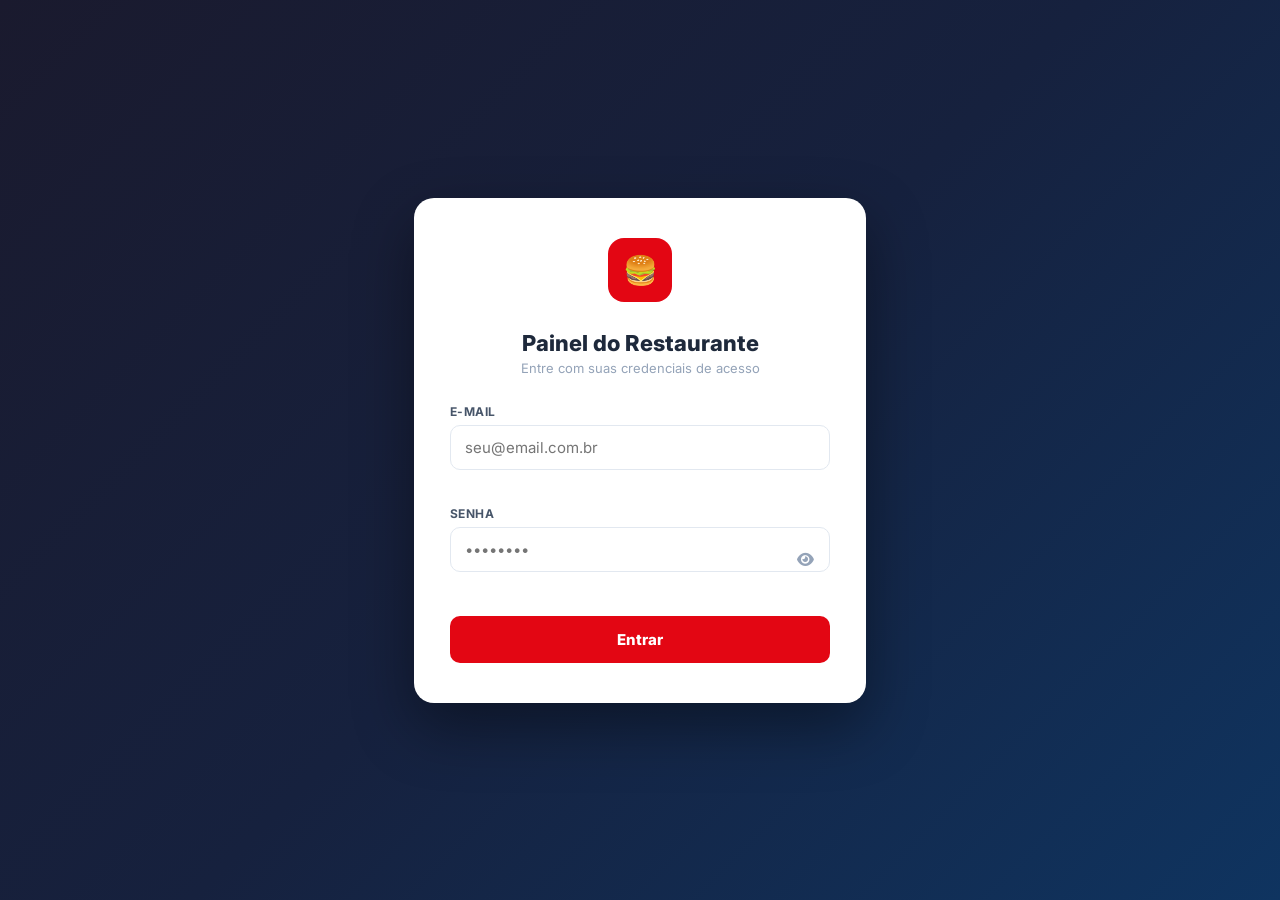
==== commit 34ed181b: "Publica a página de vendas na home, mantém o cardápio em ?r=slug e alinha a abertura da loja no admi" ====
--- a/admin.html
+++ b/admin.html
@@ -255,7 +255,7 @@
 }
 .kanban-col {
     flex: 1;
-    min-width: 195px;
+    min-width: 280px;
     background: #f1f2f6;
     border-radius: 12px;
     padding: 12px;
@@ -358,66 +358,6 @@
 .btn-suporte { width: 100%; background: white; color: #333; border: 1.5px solid #ddd; border-radius: 9px; padding: 9px; font-size: 13px; font-weight: 600; cursor: pointer; display: flex; align-items: center; justify-content: center; gap: 8px; margin-bottom: 12px; font-family: inherit; transition: .15s; }
 .btn-suporte:hover { border-color: #aaa; color: #111; }
 .main { flex: 1; margin-left: var(--sidebar-w); padding: 40px; box-sizing: border-box; }
-
-/* ── RESPONSIVO ─────────────────────────────────────────────────────────── */
-/* kanban-col inline styles são sobrescritos aqui */
-.kanban-col[style*="min-width"] { min-width: unset !important; }
-
-/* ≤ 1400px — monitores menores e notebooks grandes */
-@media (max-width: 1400px) {
-    :root { --sidebar-w: 210px; }
-    .main { padding: 20px 20px; }
-    .kanban-col { min-width: 195px !important; }
-    .kanban-container { gap: 10px; }
-}
-
-/* ≤ 1280px — notebooks comuns (1366×768) */
-@media (max-width: 1280px) {
-    :root { --sidebar-w: 185px; }
-    .sidebar-header { padding: 12px 10px 10px; }
-    .nav-container { padding: 5px 7px; }
-    .nav-btn { font-size: 11.5px; padding: 7px 8px; }
-    .sub-nav-btn { font-size: 11px; }
-    .nav-section-label { font-size: 9px; }
-    .main { padding: 14px 14px; }
-    .kanban-col { min-width: 165px !important; padding: 8px; }
-    .kanban-container { gap: 8px; }
-    .kanban-header { padding: 8px; margin-bottom: 10px; font-size: 13px; }
-    .order-card { padding: 11px 12px; }
-}
-
-/* ≤ 1100px — notebooks pequenos */
-@media (max-width: 1100px) {
-    :root { --sidebar-w: 160px; }
-    .nav-btn { font-size: 11px; padding: 6px 7px; gap: 6px; }
-    .nav-btn .nav-icon { width: 15px; font-size: 12px; }
-    .main { padding: 10px 10px; }
-    .kanban-col { min-width: 145px !important; padding: 7px; }
-    .kanban-container { gap: 6px; }
-}
-
-/* ≤ 960px — sidebar só ícones */
-@media (max-width: 960px) {
-    :root { --sidebar-w: 52px; }
-    .sidebar-header .loja-nome,
-    .sidebar-header .loja-sub,
-    .sidebar-header .status-pill,
-    .nav-btn .nav-label,
-    .nav-btn .nav-arrow,
-    .nav-section-label,
-    .submenu,
-    .sidebar-footer .btn-indique,
-    .sidebar-footer .btn-suporte,
-    .sidebar-footer .user-info { display: none; }
-    .sidebar-header { padding: 10px 8px; }
-    .nav-container { padding: 4px; }
-    .nav-btn { justify-content: center; padding: 10px 0; width: 100%; }
-    .nav-btn .nav-icon { width: auto; font-size: 16px; }
-    .main { padding: 10px 8px; }
-    .kanban-col { min-width: 140px !important; padding: 6px; }
-    .kanban-container { gap: 6px; }
-    .header-flex { gap: 6px; flex-wrap: wrap; }
-}
 .section { display: none; }
 .section.active { display: block; }
 
@@ -454,6 +394,17 @@
 .opt-row button { background: none; border: none; color: #999; cursor: pointer; font-size: 18px; padding: 5px; }
 .opt-row button:hover { color: var(--primary); }
 
+/* Campos de valor em R$: sem setas, digitação decimal */
+input.input-money {
+    -moz-appearance: textfield;
+    appearance: textfield;
+}
+input.input-money::-webkit-outer-spin-button,
+input.input-money::-webkit-inner-spin-button {
+    -webkit-appearance: none;
+    margin: 0;
+}
+
 .list-card { display: flex; justify-content: space-between; align-items: center; background: white; padding: 15px 20px; border-radius: 12px; margin-bottom: 10px; border: 1px solid #eee; }
 .list-card:hover { border-color: #ddd; }
 .btn-edit { background: var(--gray-light); border: none; padding: 8px 15px; border-radius: 8px; font-weight: 600; color: #555; cursor: pointer; }
@@ -490,6 +441,14 @@
     transition:border-color .15s;
 }
 .login-campo input:focus { border-color:#e30613; }
+.senha-wrap { position:relative; }
+.senha-wrap input { padding-right:44px !important; }
+.senha-toggle {
+    position:absolute; right:8px; top:50%; transform:translateY(-50%);
+    background:none; border:none; cursor:pointer; color:#94a3b8;
+    padding:6px 8px; font-size:15px; line-height:1;
+}
+.senha-toggle:hover { color:#475569; }
 .login-btn {
     width:100%; padding:14px; background:#e30613; color:white; border:none;
     border-radius:10px; font-size:15px; font-weight:800; font-family:inherit;
@@ -579,15 +538,15 @@
 <div id="tela-bloqueio">
     <div class="bloqueio-card">
         <div class="bloqueio-icon">🔒</div>
-        <div class="bloqueio-titulo">Seu acesso foi suspenso</div>
-        <p class="bloqueio-sub">
+        <div class="bloqueio-titulo" id="bloqueio-titulo">Seu acesso foi suspenso</div>
+        <p class="bloqueio-sub" id="bloqueio-sub">
             Seu período de teste gratuito encerrou ou há uma pendência no seu plano.<br>
             Assine agora para continuar usando o sistema.
         </p>
         <div class="bloqueio-badge">
             <span>⏰</span> <span id="bloqueio-msg">Trial encerrado</span>
         </div>
-        <a href="#" class="bloqueio-btn" onclick="irParaPlanos()">
+        <a href="#" class="bloqueio-btn" id="bloqueio-btn-assinar" onclick="irParaPlanos()">
             🚀 Assinar agora
         </a>
         <button class="bloqueio-btn-sec" onclick="authFazerLogout()">
@@ -613,8 +572,11 @@
     </div>
     <div class="login-campo">
       <label>Senha</label>
-      <input id="login-senha" type="password" placeholder="••••••••"
-             onkeydown="if(event.key==='Enter')authFazerLogin()">
+      <div class="senha-wrap">
+        <input id="login-senha" type="password" placeholder="••••••••"
+               onkeydown="if(event.key==='Enter')authFazerLogin()">
+        <button type="button" class="senha-toggle" onclick="toggleVerSenha('login-senha',this)" title="Mostrar senha" aria-label="Mostrar senha"><i class="fas fa-eye"></i></button>
+      </div>
     </div>
     <button class="login-btn" id="login-btn" onclick="authFazerLogin()">Entrar</button>
     <div class="login-erro" id="login-erro"></div>
@@ -654,6 +616,9 @@
             <i class="fas fa-arrow-up-right-from-square" style="font-size:12px; color:#888;"></i>
             Ver cardápio online
         </a>
+
+        <!-- Pílula de dias do plano -->
+        <div id="sidebar-plano-pill" onclick="showSec('meu-plano')" style="display:none; margin-top:8px; cursor:pointer;"></div>
     </div>
 
     <!-- Navegação -->
@@ -739,6 +704,10 @@
             <button class="sub-nav-btn" onclick="showSec('extrato')">Extrato</button>
         </div>
 
+        <button class="nav-btn" onclick="showSec('meu-plano', this)">
+            <i class="fas fa-crown nav-icon" style="color:#f59e0b;"></i> Meu Plano
+        </button>
+
         <button class="nav-btn" onclick="showSec('integracoes', this)">
             <i class="fas fa-plug nav-icon"></i> Integrações
         </button>
@@ -843,7 +812,7 @@
                 </div>
                 <div id="list-entrega"></div>
             </div>
-            <div class="kanban-col">
+            <div class="kanban-col" style="min-width:200px;">
                 <div class="kanban-header col-finalizado">
                     <div>
                         <div style="display:flex;align-items:center;gap:8px;"><span>Finalizados</span><small id="count-finalizado" style="background:rgba(255,255,255,0.3);border-radius:20px;padding:1px 8px;">0</small></div>
@@ -852,7 +821,7 @@
                 </div>
                 <div id="list-finalizado"></div>
             </div>
-            <div class="kanban-col">
+            <div class="kanban-col" style="min-width:200px;">
                 <div class="kanban-header col-cancelado">
                     <div>
                         <div style="display:flex;align-items:center;gap:8px;"><span>Cancelados</span><small id="count-cancelado" style="background:rgba(255,255,255,0.3);border-radius:20px;padding:1px 8px;">0</small></div>
@@ -1499,7 +1468,7 @@
                         <label style="display:block; font-size:11px; font-weight:700; color:#475569; text-transform:uppercase; letter-spacing:.4px; margin-bottom:7px;" id="cup-f-valor-label">Percentual de desconto (%)</label>
                         <div style="position:relative;">
                             <span id="cup-f-valor-prefix" style="position:absolute; left:13px; top:50%; transform:translateY(-50%); font-size:14px; font-weight:700; color:#64748b;">%</span>
-                            <input id="cup-f-valor" type="number" min="0" step="0.01" placeholder="0"
+                            <input id="cup-f-valor" type="text" inputmode="decimal" placeholder="0,00"
                                 style="width:100%; padding:10px 13px 10px 32px; border:1.5px solid #e2e8f0; border-radius:10px; font-size:14px; font-weight:700;
                                        color:#1e293b; font-family:inherit; outline:none; box-sizing:border-box;"
                                 onfocus="this.style.borderColor='#e30613'" onblur="this.style.borderColor='#e2e8f0'">
@@ -1541,7 +1510,7 @@
                     <div style="display:grid; grid-template-columns:1fr 1fr; gap:14px;">
                         <div>
                             <label style="display:block; font-size:11px; font-weight:700; color:#475569; text-transform:uppercase; letter-spacing:.4px; margin-bottom:7px;">Pedido mínimo (R$)</label>
-                            <input id="cup-f-minimo" type="number" min="0" step="0.50" value="0" placeholder="0"
+                            <input id="cup-f-minimo" type="text" inputmode="decimal" class="input-money" value="0,00" placeholder="0,00"
                                 style="width:100%; padding:10px 13px; border:1.5px solid #e2e8f0; border-radius:10px; font-size:13px;
                                        color:#1e293b; font-family:inherit; outline:none; box-sizing:border-box;"
                                 onfocus="this.style.borderColor='#e30613'" onblur="this.style.borderColor='#e2e8f0'">
@@ -1643,7 +1612,7 @@
                     <div>
                         <label style="font-size:11px;font-weight:700;color:#475569;text-transform:uppercase;letter-spacing:.4px;display:block;margin-bottom:6px;">A cada R$</label>
                         <div style="display:flex;align-items:center;gap:8px;">
-                            <input type="number" id="fidel-reais-por-ponto" min="1" value="1" step="1"
+                            <input type="text" inputmode="decimal" class="input-money" id="fidel-reais-por-ponto" value="1,00" placeholder="0,00"
                                 style="width:100%;padding:10px 12px;border:1.5px solid #e2e8f0;border-radius:10px;font-size:15px;font-weight:700;font-family:inherit;outline:none;color:#1e293b;">
                             <span style="font-size:13px;color:#64748b;white-space:nowrap;">reais gastos</span>
                         </div>
@@ -1694,7 +1663,7 @@
                             <div>
                                 <label style="font-size:11px;font-weight:700;color:#475569;text-transform:uppercase;letter-spacing:.4px;display:block;margin-bottom:6px;">Equivalem a</label>
                                 <div style="display:flex;align-items:center;gap:8px;">
-                                    <input type="number" id="fidel-reais-desc" min="0.01" value="1" step="0.01"
+                                    <input type="text" inputmode="decimal" class="input-money" id="fidel-reais-desc" value="1,00" placeholder="0,00"
                                         style="width:100%;padding:10px 12px;border:1.5px solid #e2e8f0;border-radius:10px;font-size:15px;font-weight:700;font-family:inherit;outline:none;color:#1e293b;">
                                     <span style="font-size:13px;color:#64748b;white-space:nowrap;">R$ desconto</span>
                                 </div>
@@ -1880,7 +1849,7 @@
                     <div style="display:grid; grid-template-columns:1fr 1fr; gap:14px; margin-bottom:14px;">
                         <div>
                             <label style="display:block; font-size:11px; font-weight:700; color:#475569; text-transform:uppercase; letter-spacing:.4px; margin-bottom:7px;">Pedido mínimo (R$)</label>
-                            <input id="cfg-delivery-minimo" type="number" min="0" step="0.50" placeholder="0,00"
+                            <input id="cfg-delivery-minimo" type="text" inputmode="decimal" class="input-money" placeholder="0,00"
                                 style="width:100%; height:38px; padding:0 12px; border:1.5px solid #e2e8f0; border-radius:9px; font-size:13px; color:#1e293b; font-family:inherit; outline:none; box-sizing:border-box;"
                                 onfocus="this.style.borderColor='#e30613'" onblur="this.style.borderColor='#e2e8f0'">
                             <div style="font-size:10px; color:#94a3b8; margin-top:3px;">0 = sem pedido mínimo</div>
@@ -1892,7 +1861,7 @@
                                     style="width:36px; height:20px; border-radius:10px; background:#cbd5e1; cursor:pointer; position:relative; transition:.2s; flex-shrink:0;">
                                     <div style="position:absolute; top:2px; left:2px; width:16px; height:16px; border-radius:50%; background:white; transition:.2s; box-shadow:0 1px 3px rgba(0,0,0,.2);"></div>
                                 </div>
-                                <input id="cfg-frete-gratis-valor" type="number" min="0" step="1" placeholder="Ex: 50"
+                                <input id="cfg-frete-gratis-valor" type="text" inputmode="decimal" class="input-money" placeholder="Ex: 50,00"
                                     style="flex:1; height:38px; padding:0 12px; border:1.5px solid #e2e8f0; border-radius:9px; font-size:13px; color:#1e293b; font-family:inherit; outline:none; box-sizing:border-box;"
                                     onfocus="this.style.borderColor='#e30613'" onblur="this.style.borderColor='#e2e8f0'">
                             </div>
@@ -1990,18 +1959,27 @@
                 </div>
                 <div style="margin-bottom:14px;">
                     <label style="font-size:11px; font-weight:700; color:#475569; display:block; margin-bottom:6px; text-transform:uppercase; letter-spacing:.4px;">Senha Atual</label>
-                    <input id="cfg-senha-atual" type="password" placeholder="Digite sua senha atual"
-                        style="width:100%; padding:10px 14px; border:1.5px solid #e2e8f0; border-radius:10px; font-size:14px; font-family:inherit; outline:none; box-sizing:border-box;">
+                    <div class="senha-wrap">
+                        <input id="cfg-senha-atual" type="password" placeholder="Digite sua senha atual"
+                            style="width:100%; padding:10px 14px; border:1.5px solid #e2e8f0; border-radius:10px; font-size:14px; font-family:inherit; outline:none; box-sizing:border-box;">
+                        <button type="button" class="senha-toggle" onclick="toggleVerSenha('cfg-senha-atual',this)" title="Mostrar senha" aria-label="Mostrar senha"><i class="fas fa-eye"></i></button>
+                    </div>
                 </div>
                 <div style="margin-bottom:14px;">
                     <label style="font-size:11px; font-weight:700; color:#475569; display:block; margin-bottom:6px; text-transform:uppercase; letter-spacing:.4px;">Nova Senha</label>
-                    <input id="cfg-senha-nova" type="password" placeholder="Mínimo 6 caracteres"
-                        style="width:100%; padding:10px 14px; border:1.5px solid #e2e8f0; border-radius:10px; font-size:14px; font-family:inherit; outline:none; box-sizing:border-box;">
+                    <div class="senha-wrap">
+                        <input id="cfg-senha-nova" type="password" placeholder="Mínimo 6 caracteres"
+                            style="width:100%; padding:10px 14px; border:1.5px solid #e2e8f0; border-radius:10px; font-size:14px; font-family:inherit; outline:none; box-sizing:border-box;">
+                        <button type="button" class="senha-toggle" onclick="toggleVerSenha('cfg-senha-nova',this)" title="Mostrar senha" aria-label="Mostrar senha"><i class="fas fa-eye"></i></button>
+                    </div>
                 </div>
                 <div style="margin-bottom:18px;">
                     <label style="font-size:11px; font-weight:700; color:#475569; display:block; margin-bottom:6px; text-transform:uppercase; letter-spacing:.4px;">Confirmar Nova Senha</label>
-                    <input id="cfg-senha-confirma" type="password" placeholder="Repita a nova senha"
-                        style="width:100%; padding:10px 14px; border:1.5px solid #e2e8f0; border-radius:10px; font-size:14px; font-family:inherit; outline:none; box-sizing:border-box;">
+                    <div class="senha-wrap">
+                        <input id="cfg-senha-confirma" type="password" placeholder="Repita a nova senha"
+                            style="width:100%; padding:10px 14px; border:1.5px solid #e2e8f0; border-radius:10px; font-size:14px; font-family:inherit; outline:none; box-sizing:border-box;">
+                        <button type="button" class="senha-toggle" onclick="toggleVerSenha('cfg-senha-confirma',this)" title="Mostrar senha" aria-label="Mostrar senha"><i class="fas fa-eye"></i></button>
+                    </div>
                 </div>
                 <div id="cfg-senha-msg" style="display:none; padding:10px 14px; border-radius:8px; font-size:13px; margin-bottom:14px;"></div>
                 <button onclick="cfgAlterarSenha()" style="padding:11px 24px; background:#1e293b; color:white; border:none; border-radius:10px; font-size:13px; font-weight:700; cursor:pointer; font-family:inherit; display:inline-flex; align-items:center; gap:8px;">
@@ -2148,14 +2126,14 @@
                     <div style="padding:14px 18px; display:grid; grid-template-columns:1fr 1fr; gap:12px;">
                         <div>
                             <label style="display:block; font-size:10px; font-weight:700; color:#475569; margin-bottom:5px; text-transform:uppercase; letter-spacing:.4px;">Pedido mínimo (R$)</label>
-                            <input id="tx-pedido-minimo" type="number" min="0" step="1" value="0"
+                            <input id="tx-pedido-minimo" type="text" inputmode="decimal" class="input-money" value="0,00" placeholder="0,00"
                                 style="width:100%; padding:9px 11px; border:1.5px solid #e2e8f0; border-radius:9px; font-size:13px; color:#1e293b; font-family:inherit; outline:none; box-sizing:border-box;"
                                 onfocus="this.style.borderColor='#e30613'" onblur="this.style.borderColor='#e2e8f0'">
                             <div style="font-size:10px; color:#94a3b8; margin-top:3px;">0 = sem mínimo</div>
                         </div>
                         <div>
                             <label style="display:block; font-size:10px; font-weight:700; color:#475569; margin-bottom:5px; text-transform:uppercase; letter-spacing:.4px;">Taxa padrão (R$)</label>
-                            <input id="tx-taxa-padrao" type="number" min="0" step="0.50" value="5"
+                            <input id="tx-taxa-padrao" type="text" inputmode="decimal" class="input-money" value="0,00" placeholder="0,00"
                                 style="width:100%; padding:9px 11px; border:1.5px solid #e2e8f0; border-radius:9px; font-size:13px; color:#1e293b; font-family:inherit; outline:none; box-sizing:border-box;"
                                 onfocus="this.style.borderColor='#e30613'" onblur="this.style.borderColor='#e2e8f0'">
                         </div>
@@ -2194,7 +2172,7 @@
                     <!-- Taxa -->
                     <div>
                         <label style="display:block; font-size:11px; font-weight:700; color:#475569; text-transform:uppercase; letter-spacing:.4px; margin-bottom:6px;">Taxa de entrega (R$)</label>
-                        <input id="tx-modal-taxa" type="number" min="0" step="0.50" value="5"
+                        <input id="tx-modal-taxa" type="text" inputmode="decimal" class="input-money" value="5,00" placeholder="0,00"
                             style="width:100%; padding:10px 12px; border:1.5px solid #e2e8f0; border-radius:9px; font-size:13px; color:#1e293b; font-family:inherit; outline:none; box-sizing:border-box;"
                             onfocus="this.style.borderColor='#e30613'" onblur="this.style.borderColor='#e2e8f0'">
                     </div>
@@ -2797,10 +2775,24 @@
         </div>
     </div>
     <div id="sec-tutoriais" class="section">
-        <div class="header-flex"><h1>Tutoriais para Crescer</h1></div>
-        <div class="card" style="text-align:center; padding:60px; color:#bbb;">
-            <i class="fab fa-youtube" style="font-size:48px; color:#e8e8e8; display:block; margin-bottom:16px;"></i>
-            <strong style="font-size:16px; color:#999;">Em breve</strong>
+        <div style="margin-bottom:24px;">
+            <h1 style="font-size:22px;font-weight:800;color:#1a1a1a;letter-spacing:-.3px;margin-bottom:4px;">Tutoriais para crescer</h1>
+            <p style="font-size:13px;color:#888;margin:0;">Aprenda a usar cada funcionalidade do seu painel</p>
+        </div>
+        <div id="tutoriais-conteudo">
+            <div style="text-align:center;padding:60px;color:#bbb;">
+                <i class="fas fa-circle-notch fa-spin" style="font-size:28px;"></i>
+            </div>
+        </div>
+    </div>
+
+    <!-- MEU PLANO -->
+    <div id="sec-meu-plano" class="section">
+        <div class="header-flex"><h1>Meu Plano</h1></div>
+        <div id="meu-plano-conteudo">
+            <div class="card" style="text-align:center; padding:40px; color:#bbb;">
+                <i class="fas fa-circle-notch fa-spin" style="font-size:24px;"></i>
+            </div>
         </div>
     </div>
 
@@ -2873,7 +2865,7 @@
                 <label>Código PDV <i class="fas fa-info-circle" style="font-size:12px; color:#999"></i></label>
                 <input type="text" id="p-pdv" placeholder="Digite o código PDV">
                 <label>Preço</label>
-                <input type="text" id="p-preco" placeholder="R$ 0,00">
+                <input type="text" inputmode="decimal" class="input-money" id="p-preco" placeholder="R$ 0,00">
                 <div style="display:flex; gap:20px;">
                     <div style="flex:1">
                         <label>Tamanho da porção</label>
@@ -3082,7 +3074,7 @@
                     <!-- Troco: aparece só quando Dinheiro selecionado -->
                     <div id="pdv-secao-troco" style="display:none; margin-top:8px;">
                         <label style="font-size:12px; font-weight:700; color:#475569; display:block; margin-bottom:4px;">Troco para quanto? (R$)</label>
-                        <input type="number" id="pdv-troco" placeholder="Ex: 100.00" min="0" step="0.50" style="margin-bottom:0; width:100%; box-sizing:border-box;">
+                        <input type="text" inputmode="decimal" class="input-money" id="pdv-troco" placeholder="Ex: 100,00" style="margin-bottom:0; width:100%; box-sizing:border-box;" >
                     </div>
                     <!-- Cupom de desconto -->
                     <div style="margin-top:10px;">
@@ -3247,6 +3239,11 @@
     setInterval(function() {
         supaCarregarFinalizadosKanban();
     }, 15000);
+
+    // 👑 Atualiza pílula de dias do plano a cada 30 minutos — sem precisar de F5
+    setInterval(function() {
+        meuPlanoCarregar().then(function(dados) { meuPlanoRenderPilula(dados); });
+    }, 30 * 60 * 1000);
     
     // 🧹 Aplicar limpeza a cada minuto (após pedidos estarem carregados)
     setInterval(cfgAplicarLimpeza, 60000);
@@ -3314,9 +3311,9 @@
         const data = await pgtoRes.json();
         const restData = await restRes.json();
 
-        // Verifica se restaurante está desativado pelo superadmin
+        // Superadmin marcou Inativo — painel e cardápio param
         if (restData && restData[0] && restData[0].ativo === false) {
-            mostrarBloqueio('Acesso suspenso');
+            mostrarBloqueio('Fale com o suporte para reativar', 'inativo');
             return true;
         }
 
@@ -3337,23 +3334,180 @@
         return false;
     } catch(e) { console.warn('Erro bloqueio:', e); return false; }
 }
-function mostrarBloqueio(msg) {
-    document.getElementById('bloqueio-msg').textContent = msg;
+var _watchBloqueio = null;
+function iniciarWatchBloqueio() {
+    if (_watchBloqueio) return;
+    _watchBloqueio = setInterval(function() {
+        verificarBloqueio();
+    }, 20000);
+}
+function mostrarBloqueio(msg, tipo) {
+    tipo = tipo || 'pagamento';
+    var titulo = document.getElementById('bloqueio-titulo');
+    var sub = document.getElementById('bloqueio-sub');
+    var btn = document.getElementById('bloqueio-btn-assinar');
+    var badge = document.getElementById('bloqueio-msg');
+    if (badge) badge.textContent = msg || '';
+    if (tipo === 'inativo') {
+        if (titulo) titulo.textContent = 'Loja inativa';
+        if (sub) sub.innerHTML = 'O acesso a esta loja foi desativado.<br>Para voltar a usar o sistema, fale com o suporte da Zira.';
+        if (btn) btn.style.display = 'none';
+    } else {
+        if (titulo) titulo.textContent = 'Seu acesso foi suspenso';
+        if (sub) sub.innerHTML = 'Seu período de teste gratuito encerrou ou há uma pendência no seu plano.<br>Assine agora para continuar usando o sistema.';
+        if (btn) btn.style.display = 'block';
+    }
     document.getElementById('tela-bloqueio').classList.add('ativo');
-}
+    var wrap = document.getElementById('app-wrapper');
+    if (wrap) wrap.style.display = 'none';
+}
+// ── MEU PLANO ──────────────────────────────────────────────
+var _meuPlanoDados = null; // cache { status, plano, vencimento, diasRestantes }
+
+async function meuPlanoCarregar() {
+    if (!REST_ID) return null;
+    try {
+        const r = await fetch(SUPA_URL + '/rest/v1/pagamentos?restaurante_id=eq.' + REST_ID + '&select=status_pgto,plano,vencimento,valor&limit=1', {
+            headers: { 'apikey': SUPA_KEY, 'Authorization': 'Bearer ' + (SUPA_TOKEN || SUPA_KEY), 'Cache-Control': 'no-cache' }
+        });
+        const rows = await r.json();
+        if (!rows || !rows[0]) return null;
+        const p = rows[0];
+        const hoje = new Date(); hoje.setHours(0,0,0,0);
+        const venc = p.vencimento ? new Date(p.vencimento + 'T00:00:00') : null;
+        const dias = venc ? Math.ceil((venc - hoje) / 86400000) : null;
+        _meuPlanoDados = { status: p.status_pgto || 'trial', plano: p.plano || 'trial', vencimento: p.vencimento, valor: p.valor, diasRestantes: dias };
+        return _meuPlanoDados;
+    } catch(e) { return null; }
+}
+
+function meuPlanoRenderPilula(dados) {
+    var pill = document.getElementById('sidebar-plano-pill');
+    if (!pill) return;
+    if (!dados || dados.diasRestantes === null) { pill.style.display = 'none'; return; }
+    var dias = dados.diasRestantes;
+    var cor = dias <= 7 ? '#dc2626' : '#16a34a';
+    var bg  = dias <= 7 ? '#fef2f2' : '#f0fdf4';
+    var brd = dias <= 7 ? '#fecaca' : '#bbf7d0';
+    var txt = dias > 0 ? 'Você tem ' + dias + ' dia' + (dias === 1 ? '' : 's') : dias === 0 ? 'Vence hoje!' : 'Plano vencido';
+    pill.style.display = 'flex';
+    pill.innerHTML = '<span style="display:flex;align-items:center;gap:6px;background:' + bg + ';border:1px solid ' + brd + ';border-radius:9px;padding:7px 11px;font-size:11.5px;font-weight:700;color:' + cor + ';width:100%;box-sizing:border-box;">'
+        + '<i class="fas fa-crown" style="font-size:10px;color:' + cor + ';"></i>' + txt + '<i class="fas fa-chevron-right" style="margin-left:auto;font-size:9px;opacity:.6;"></i></span>';
+}
+
+async function meuPlanoInicializar() {
+    var el = document.getElementById('meu-plano-conteudo');
+    if (!el) return;
+    el.innerHTML = '<div class="card" style="text-align:center;padding:40px;color:#bbb;"><i class="fas fa-circle-notch fa-spin" style="font-size:24px;"></i></div>';
+    var dados = await meuPlanoCarregar();
+    if (!dados) {
+        el.innerHTML = '<div class="card"><p style="color:#888;text-align:center;">Nenhum plano encontrado.</p></div>';
+        return;
+    }
+    var dias = dados.diasRestantes;
+    var corDias = dias === null ? '#888' : dias <= 7 ? '#dc2626' : '#16a34a';
+    var bgDias  = dias === null ? '#f8fafc' : dias <= 7 ? '#fef2f2' : '#f0fdf4';
+    var txtDias = dias === null ? '—' : dias > 0 ? dias + ' dia' + (dias === 1 ? '' : 's') : dias === 0 ? 'Vence hoje!' : Math.abs(dias) + ' dia(s) em atraso';
+    var planoLabels = { trial: '15 dias (Teste Grátis)', mensal: 'Mensal', trimestral: 'Trimestral', anual: 'Anual' };
+    var planoLabel = planoLabels[dados.plano] || dados.plano;
+    var statusLabels = { pago: 'Pago', trial: 'Trial', pendente: 'Pendente', inadimplente: 'Inadimplente', cancelado: 'Cancelado' };
+    var statusColor = { pago: '#16a34a', trial: '#d97706', pendente: '#2563eb', inadimplente: '#dc2626', cancelado: '#9d174d' };
+    var sc = statusColor[dados.status] || '#888';
+    var vencFmt = dados.vencimento ? new Date(dados.vencimento + 'T12:00:00').toLocaleDateString('pt-BR') : '—';
+    var planoUrl = window.location.origin + '/planos';
+    el.innerHTML = `
+    <div class="card" style="max-width:520px;">
+        <div style="display:flex;align-items:center;gap:14px;margin-bottom:24px;">
+            <div style="width:48px;height:48px;background:#fff7ed;border-radius:12px;display:flex;align-items:center;justify-content:center;flex-shrink:0;">
+                <i class="fas fa-crown" style="color:#f59e0b;font-size:20px;"></i>
+            </div>
+            <div>
+                <div style="font-size:18px;font-weight:800;color:#1a1a1a;letter-spacing:-.3px;">Meu Plano</div>
+                <div style="font-size:12px;color:#888;margin-top:2px;">Gerencie sua assinatura Zira</div>
+            </div>
+        </div>
+        <div style="display:grid;grid-template-columns:1fr 1fr;gap:12px;margin-bottom:20px;">
+            <div style="background:#f8fafc;border:1px solid #e2e8f0;border-radius:12px;padding:16px;">
+                <div style="font-size:10px;font-weight:700;color:#94a3b8;text-transform:uppercase;letter-spacing:.5px;margin-bottom:6px;">Plano atual</div>
+                <div style="font-size:15px;font-weight:800;color:#1e293b;">${planoLabel}</div>
+            </div>
+            <div style="background:#f8fafc;border:1px solid #e2e8f0;border-radius:12px;padding:16px;">
+                <div style="font-size:10px;font-weight:700;color:#94a3b8;text-transform:uppercase;letter-spacing:.5px;margin-bottom:6px;">Status</div>
+                <div style="font-size:15px;font-weight:800;color:${sc};">${statusLabels[dados.status] || dados.status}</div>
+            </div>
+            <div style="background:#f8fafc;border:1px solid #e2e8f0;border-radius:12px;padding:16px;">
+                <div style="font-size:10px;font-weight:700;color:#94a3b8;text-transform:uppercase;letter-spacing:.5px;margin-bottom:6px;">Vencimento</div>
+                <div style="font-size:15px;font-weight:800;color:#1e293b;">${vencFmt}</div>
+            </div>
+            <div style="background:${bgDias};border:1px solid ${dias !== null && dias <= 7 ? '#fecaca' : '#e2e8f0'};border-radius:12px;padding:16px;">
+                <div style="font-size:10px;font-weight:700;color:#94a3b8;text-transform:uppercase;letter-spacing:.5px;margin-bottom:6px;">Dias restantes</div>
+                <div style="font-size:15px;font-weight:800;color:${corDias};">${txtDias}</div>
+            </div>
+        </div>
+        <a href="${planoUrl}" target="_blank"
+           style="display:flex;align-items:center;justify-content:center;gap:8px;width:100%;background:#e30613;color:#fff;border:none;border-radius:10px;padding:14px;font-size:14px;font-weight:800;text-decoration:none;box-sizing:border-box;transition:.15s;"
+           onmouseover="this.style.background='#c00'" onmouseout="this.style.background='#e30613'">
+            <i class="fas fa-crown"></i> Renovar / Fazer Upgrade
+        </a>
+    </div>`;
+    meuPlanoRenderPilula(dados);
+}
+
+// ── FIM MEU PLANO ───────────────────────────────────────────
+
+// ── TUTORIAIS ───────────────────────────────────────────────
+async function tutoriaisInicializar() {
+    var el = document.getElementById('tutoriais-conteudo');
+    if (!el) return;
+    el.innerHTML = '<div style="text-align:center;padding:60px;color:#bbb;"><i class="fas fa-circle-notch fa-spin" style="font-size:28px;"></i></div>';
+    try {
+        var r = await fetch(SUPA_URL + '/rest/v1/tutoriais?select=*&order=ordem.asc,criado_em.asc', {
+            headers: { 'apikey': SUPA_KEY, 'Authorization': 'Bearer ' + (SUPA_TOKEN || SUPA_KEY), 'Cache-Control': 'no-cache' }
+        });
+        var lista = await r.json();
+        if (!Array.isArray(lista) || !lista.length) {
+            el.innerHTML = '<div style="text-align:center;padding:60px;color:#bbb;"><i class="fab fa-youtube" style="font-size:48px;color:#e8e8e8;display:block;margin-bottom:16px;"></i><strong style="font-size:15px;color:#999;">Nenhuma aula disponível ainda</strong></div>';
+            return;
+        }
+        el.innerHTML = '<div style="display:grid;grid-template-columns:repeat(auto-fill,minmax(300px,1fr));gap:20px;">' +
+            lista.map(function(t) {
+                var vid = (t.url||'').match(/(?:youtu\.be\/|youtube\.com\/(?:watch\?v=|embed\/|shorts\/))([A-Za-z0-9_-]{11})/);
+                var id = vid ? vid[1] : null;
+                if (!id) return '';
+                return '<div style="background:#fff;border-radius:14px;overflow:hidden;box-shadow:0 2px 12px rgba(0,0,0,.07);border:1px solid #f0f0f0;">' +
+                    '<div style="position:relative;padding-bottom:56.25%;height:0;overflow:hidden;">' +
+                    '<iframe src="https://www.youtube.com/embed/' + id + '" frameborder="0" allowfullscreen ' +
+                    'style="position:absolute;top:0;left:0;width:100%;height:100%;"></iframe>' +
+                    '</div>' +
+                    '<div style="padding:14px 16px;">' +
+                    '<div style="font-size:13px;font-weight:800;color:#1a1a1a;margin-bottom:4px;">' + (t.titulo||'Aula') + '</div>' +
+                    (t.descricao ? '<div style="font-size:12px;color:#888;line-height:1.5;">' + t.descricao + '</div>' : '') +
+                    '</div>' +
+                    '</div>';
+            }).join('') +
+        '</div>';
+    } catch(e) {
+        el.innerHTML = '<div style="text-align:center;padding:40px;color:#bbb;">Erro ao carregar tutoriais.</div>';
+        console.warn('[Tutoriais]', e.message);
+    }
+}
+// ── FIM TUTORIAIS ────────────────────────────────────────────
+
 // Inicialização: verificar sessão salva primeiro
 async function iniciarApp() {
     const temSessao = await authVerificarSessao();
     if (temSessao) {
+        document.getElementById('tela-login').style.display = 'none';
+        const bloqueado = await verificarBloqueio();
+        if (bloqueado) return;
         esconderTelaLogin();
-        const bloqueado = await verificarBloqueio();
-        if (!bloqueado) {
-            inicializarSistema();
-            supaCarregarCardapio();
-            supaCarregarConfigs();
-            wppCarregarSupabase(); // garante cfg.ativar no localStorage para disparos funcionarem sem abrir a aba WhatsApp
-            supaCarregarPedidos().then(function(){ return supaCarregarConfigs(); }).then(function(){ supaCarregarFinalizadosKanban(); });
-        }
+        inicializarSistema();
+        supaCarregarCardapio();
+        supaCarregarConfigs();
+        wppCarregarSupabase();
+        meuPlanoCarregar().then(function(dados){ meuPlanoRenderPilula(dados); });
+        supaCarregarPedidos().then(function(){ return supaCarregarConfigs(); }).then(function(){ return supaCarregarFinalizadosKanban(); }).then(function(){ cfgAplicarLimpeza(); });
+        iniciarWatchBloqueio();
     } else {
         mostrarTelaLogin();
     }
@@ -3366,8 +3520,11 @@
 }
 
 // ── STATUS DA LOJA ─────────────────────────────────────────
-// lojaPausada = operador fechou manualmente (sobrepõe horário)
-var lojaPausada = JSON.parse(localStorage.getItem('f_loja_pausada') || 'false');
+// aberturaManual: true = abriu na mão | false = fechou na mão | null = só horário
+var aberturaManual = null;
+var lojaPausada = false;
+var lojaAbertaManual = false;
+var lojaAbertaManualAte = '';
 // IDs de pedidos fechados manualmente — polling ignora enquanto fechado_em não confirmar no Supabase
 var _idsFechados = new Set();
 // lojaAberta mantido por compatibilidade
@@ -3378,19 +3535,105 @@
     return parseInt(p[0] || 0) * 60 + parseInt(p[1] || 0);
 }
 
+function horPeriodoAtivo(p, minAtual) {
+    var ini = horStrToMin(p.ini);
+    var fim = horStrToMin(p.fim);
+    if (fim <= ini) return minAtual >= ini || minAtual < fim;
+    return minAtual >= ini && minAtual < fim;
+}
+
+function horDiasLocais() {
+    try {
+        var dias = JSON.parse(localStorage.getItem('f_horarios') || 'null');
+        if (dias && dias.length) return dias;
+    } catch (e) {}
+    return null;
+}
 function horDentroDoHorario() {
     try {
-        var dias = JSON.parse(localStorage.getItem('f_horarios'));
-        if (!dias || !dias.length) return null; // sem horários = não sabe
+        var dias = horDiasLocais();
+        if (!dias || !dias.length) return null;
         var agora    = new Date();
-        var diaSem   = agora.getDay(); // 0=Dom, 1=Seg ... 6=Sáb
+        var diaSem   = agora.getDay();
+        var minAtual = agora.getHours() * 60 + agora.getMinutes();
         var dia      = dias[diaSem];
-        if (!dia || !dia.aberta || !dia.periodos || !dia.periodos.length) return false;
-        var minAtual = agora.getHours() * 60 + agora.getMinutes();
-        return dia.periodos.some(function(p) {
-            return minAtual >= horStrToMin(p.ini) && minAtual < horStrToMin(p.fim);
-        });
+        if (dia && dia.aberta && dia.periodos && dia.periodos.length) {
+            if (dia.periodos.some(function(p){ return horPeriodoAtivo(p, minAtual); })) return true;
+        }
+        var prev = dias[(diaSem + 6) % 7];
+        if (prev && prev.aberta && prev.periodos && prev.periodos.length) {
+            var aindaOntem = prev.periodos.some(function(p) {
+                var ini = horStrToMin(p.ini), fim = horStrToMin(p.fim);
+                return fim <= ini && minAtual < fim;
+            });
+            if (aindaOntem) return true;
+        }
+        if (dia && dia.aberta && dia.periodos && dia.periodos.length) return false;
+        if (dia && !dia.aberta) return false;
+        return null;
     } catch(e) { return null; }
+}
+
+function horarioAbertoAgoraAdmin() {
+    return horDentroDoHorario() === true;
+}
+function decidirStatusLojaAdmin() {
+    var dentro = horarioAbertoAgoraAdmin();
+    if (aberturaManual === false) return false;
+    if (dentro) return true;
+    return aberturaManual === true;
+}
+function aberturaManualAtiva() {
+    return aberturaManual === true;
+}
+function lojaEstaAberta() {
+    return decidirStatusLojaAdmin();
+}
+function proximoInicioHorarioISO() {
+    try {
+        var dias = horDiasLocais();
+        var agora = new Date();
+        if (!dias || !dias.length) return new Date(agora.getTime() + 12 * 3600000).toISOString();
+        for (var add = 0; add < 8; add++) {
+            var dt = new Date(agora.getFullYear(), agora.getMonth(), agora.getDate() + add);
+            var dia = dias[dt.getDay()];
+            if (!dia || !dia.aberta || !dia.periodos) continue;
+            for (var i = 0; i < dia.periodos.length; i++) {
+                var ini = horStrToMin(dia.periodos[i].ini);
+                var cand = new Date(dt.getFullYear(), dt.getMonth(), dt.getDate(), Math.floor(ini / 60), ini % 60, 0, 0);
+                if (cand.getTime() > agora.getTime() + 60000) return cand.toISOString();
+            }
+        }
+    } catch (e) {}
+    return new Date(Date.now() + 12 * 3600000).toISOString();
+}
+function parseDadosExtrasLoja(raw) {
+    if (!raw) return {};
+    if (typeof raw === 'string') {
+        try { return JSON.parse(raw) || {}; } catch (e) { return {}; }
+    }
+    if (typeof raw === 'object') return raw;
+    return {};
+}
+function gravarAberturaManual(aberta) {
+    aberturaManual = !!aberta;
+    lojaPausada = !aberta;
+    if (!REST_ID) return Promise.resolve();
+    var payload = { aberta: !!aberta, atualizado_em: new Date().toISOString() };
+    var p = (typeof supaUpsert === 'function')
+        ? supaUpsert('abertura_manual', payload, 'restaurante_id')
+        : Promise.reject(new Error('sem upsert'));
+    return p.catch(function() {
+        return supaReq('PATCH', 'abertura_manual?restaurante_id=eq.' + REST_ID, payload);
+    }).catch(function(e) {
+        console.warn('[Loja] abertura_manual:', e && e.message);
+        if (typeof cupToast === 'function') {
+            cupToast('Não salvou. Rode o SQL abertura_manual.sql no Supabase.', '#dc2626');
+        }
+    });
+}
+function gravarStatusLojaSupa() {
+    return gravarAberturaManual(aberturaManual !== false && decidirStatusLojaAdmin());
 }
 
 function aplicarStatusLoja() {
@@ -3401,10 +3644,11 @@
     var btnPau = document.getElementById('btn-pausar-loja');
     if (!dot || !text || !box) return;
 
-    var dentro = horDentroDoHorario(); // true | false | null(sem config)
+    var dentro = horarioAbertoAgoraAdmin();
+    var abertaAgora = decidirStatusLojaAdmin();
+    lojaPausada = !abertaAgora;
 
     if (lojaPausada) {
-        // Operador fechou manualmente
         dot.style.background  = '#ef4444';
         dot.style.boxShadow   = '0 0 0 3px rgba(239,68,68,0.2)';
         text.textContent      = 'Loja fechada';
@@ -3412,22 +3656,11 @@
         box.style.background  = '#fff5f5';
         box.style.borderColor = '#fecaca';
         if (icon)   icon.style.color = '#dc2626';
-        if (btnPau) { btnPau.textContent = '▶ Reativar Loja'; btnPau.style.background = '#16a34a'; }
-    } else if (dentro === false) {
-        // Fora do horário configurado
-        dot.style.background  = '#f59e0b';
-        dot.style.boxShadow   = '0 0 0 3px rgba(245,158,11,0.25)';
-        text.textContent      = 'Fora do horário';
-        text.style.color      = '#b45309';
-        box.style.background  = '#fffbeb';
-        box.style.borderColor = '#fde68a';
-        if (icon)   icon.style.color = '#b45309';
-        if (btnPau) { btnPau.textContent = '⏸ Pausar Loja'; btnPau.style.background = '#dc2626'; }
+        if (btnPau) { btnPau.textContent = '▶ Abrir loja'; btnPau.style.background = '#16a34a'; }
     } else {
-        // Dentro do horário (ou sem horários configurados)
         dot.style.background  = '#22c55e';
         dot.style.boxShadow   = '0 0 0 3px rgba(34,197,94,0.2)';
-        text.textContent      = 'Loja aberta';
+        text.textContent      = (dentro === true) ? 'Loja aberta' : 'Aberta agora';
         text.style.color      = '#15803d';
         box.style.background  = '#f0fdf4';
         box.style.borderColor = '#bbf7d0';
@@ -3435,43 +3668,133 @@
         if (btnPau) { btnPau.textContent = '⏸ Pausar Loja'; btnPau.style.background = '#dc2626'; }
     }
 
-    lojaAberta = !lojaPausada && dentro !== false;
+    lojaAberta = abertaAgora;
+}
+
+function padHor(n) { return String(n).padStart(2, '0'); }
+function hhmmAgora() {
+    var a = new Date();
+    return padHor(a.getHours()) + ':' + padHor(a.getMinutes());
+}
+function proximoInicioHorarioInfo() {
+    try {
+        var dias = horDiasLocais();
+        var agora = new Date();
+        if (!dias || !dias.length) return null;
+        for (var add = 0; add < 8; add++) {
+            var dt = new Date(agora.getFullYear(), agora.getMonth(), agora.getDate() + add);
+            var dia = dias[dt.getDay()];
+            if (!dia || !dia.aberta || !dia.periodos) continue;
+            for (var i = 0; i < dia.periodos.length; i++) {
+                if (dia.periodos[i].manual) continue;
+                var ini = horStrToMin(dia.periodos[i].ini);
+                var cand = new Date(dt.getFullYear(), dt.getMonth(), dt.getDate(), Math.floor(ini / 60), ini % 60, 0, 0);
+                if (cand.getTime() > agora.getTime() + 60000) {
+                    return { add: add, hhmm: padHor(Math.floor(ini / 60)) + ':' + padHor(ini % 60) };
+                }
+            }
+        }
+    } catch (e) {}
+    return null;
+}
+function horariosSemManual(dias) {
+    (dias || []).forEach(function(d) {
+        if (d && d.periodos) d.periodos = d.periodos.filter(function(p) { return !p.manual; });
+    });
+    return dias;
+}
+function fimExpedienteHoje() {
+    try {
+        var dias = horDiasLocais();
+        var dia = dias && dias[new Date().getDay()];
+        var fim = '23:59';
+        if (dia && dia.periodos) {
+            dia.periodos.forEach(function(p) {
+                if (p.manual) return;
+                if (p.fim) fim = p.fim;
+            });
+        }
+        return fim;
+    } catch (e) { return '23:59'; }
+}
+function persistirHorarios(dias) {
+    localStorage.setItem('f_horarios', JSON.stringify(dias));
+    if (!REST_ID || typeof supaReq !== 'function') {
+        if (typeof horSaveAll === 'function') horSaveAll(dias);
+        return;
+    }
+    var payload = { dados: dias };
+    var enviar = function() {
+        if (typeof supaReq !== 'function') {
+            if (typeof horSaveAll === 'function') horSaveAll(dias);
+            return Promise.resolve();
+        }
+        return supaReq('PATCH', 'horarios?restaurante_id=eq.' + REST_ID, payload)
+            .then(function() {
+                return supaReq('GET', 'horarios?restaurante_id=eq.' + REST_ID + '&select=id');
+            })
+            .then(function(rows) {
+                if (rows && rows.length) {
+                    return Promise.all(rows.map(function(r) {
+                        return supaReq('PATCH', 'horarios?id=eq.' + r.id + '&restaurante_id=eq.' + REST_ID, payload);
+                    }));
+                }
+                return typeof supaUpsert === 'function'
+                    ? supaUpsert('horarios', payload, 'restaurante_id')
+                    : Promise.resolve();
+            });
+    };
+    enviar().catch(function() {
+        if (typeof horSaveAll === 'function') horSaveAll(dias);
+    });
+}
+function marcarDiaAbertoAgora(dias) {
+    if (!dias || !dias.length) return null;
+    try { dias = JSON.parse(JSON.stringify(dias)); } catch (e) { return null; }
+    horariosSemManual(dias);
+    dias.forEach(function(d) { if (d) d.forcarAberta = false; });
+    var diaSem = new Date().getDay();
+    dias[diaSem] = dias[diaSem] || { nome: '', aberta: true, periodos: [] };
+    dias[diaSem].aberta = true;
+    dias[diaSem].forcarAberta = true;
+    var originais = (dias[diaSem].periodos || []).filter(function(p) { return p && !p.manual; });
+    // Período o dia inteiro: o cardápio só lê expediente — assim ele abre de verdade
+    dias[diaSem].periodos = [{ ini: '00:00', fim: '23:59', manual: true }].concat(originais);
+    persistirHorarios(dias);
+    return dias;
+}
+function aplicarPeriodoAberturaManual() {
+    var dias = horDiasLocais();
+    if (marcarDiaAbertoAgora(dias)) return;
+    if (!REST_ID || typeof supaReq !== 'function') return;
+    supaReq('GET', 'horarios?restaurante_id=eq.' + REST_ID + '&select=dados&limit=1')
+        .then(function(rows) {
+            var d = rows && rows[0] && rows[0].dados;
+            if (typeof d === 'string') {
+                try { d = JSON.parse(d); } catch (e) { d = null; }
+            }
+            marcarDiaAbertoAgora(d);
+        })
+        .catch(function(e) { console.warn('[Loja] Buscar horários:', e && e.message); });
+}
+function removerPeriodoAberturaManual() {
+    var dias = horDiasLocais();
+    if (!dias || !dias.length) return;
+    horariosSemManual(dias);
+    dias.forEach(function(d) { if (d) d.forcarAberta = false; });
+    persistirHorarios(dias);
 }
 
 function toggleLojaStatus() {
-    lojaPausada = !lojaPausada;
-    localStorage.setItem('f_loja_pausada', JSON.stringify(lojaPausada));
+    var vaiAbrir = !decidirStatusLojaAdmin();
+    gravarAberturaManual(vaiAbrir);
     aplicarStatusLoja();
-    // Salva pausada no Supabase para o site (index.html) ler
-    if (REST_ID) {
-        fetch(SUPA_URL + '/rest/v1/configuracoes?restaurante_id=eq.' + REST_ID, {
-            method: 'PATCH',
-            headers: {
-                'apikey': SUPA_KEY,
-                'Authorization': 'Bearer ' + SUPA_KEY,
-                'Content-Type': 'application/json',
-                'Prefer': 'return=minimal'
-            },
-            body: JSON.stringify({ pausada: lojaPausada })
-        }).then(function(r) {
-            if (!r.ok) {
-                // Se não existe registro ainda, faz INSERT
-                return fetch(SUPA_URL + '/rest/v1/configuracoes', {
-                    method: 'POST',
-                    headers: {
-                        'apikey': SUPA_KEY,
-                        'Authorization': 'Bearer ' + SUPA_KEY,
-                        'Content-Type': 'application/json',
-                        'Prefer': 'return=minimal'
-                    },
-                    body: JSON.stringify({ restaurante_id: REST_ID, pausada: lojaPausada })
-                });
-            }
-        }).catch(function(e) { console.warn('[Loja] Erro ao salvar status:', e.message); });
-    }
-}
-
-// Reavalia a cada minuto automaticamente
+    if (typeof cupToast === 'function') {
+        cupToast(vaiAbrir ? 'Loja aberta no cardápio.' : 'Loja fechada.', vaiAbrir ? '#16a34a' : '#dc2626');
+    }
+}
+
+aplicarStatusLoja();
 setInterval(aplicarStatusLoja, 60000);
 
 function abrirCardapioOnline(e) {
@@ -3546,6 +3869,8 @@
     if (id === 'cupons')           setTimeout(function(){ cupInicializar(); }, 80);
     if (id === 'configuracoes')    setTimeout(function(){ cfgInicializar(); }, 80);
     if (id === 'horarios')         setTimeout(function(){ horInicializar(); }, 80);
+    if (id === 'meu-plano')        setTimeout(function(){ meuPlanoInicializar(); }, 80);
+    if (id === 'tutoriais')        setTimeout(function(){ tutoriaisInicializar(); }, 80);
 }
 
 function toggleSubmenu(id) {
@@ -4378,7 +4703,7 @@
     }
 
     const pagamento = document.getElementById('pdv-pagamento').value || 'Pix';
-    const trocoVal  = pagamento === 'Dinheiro' ? parseFloat(document.getElementById('pdv-troco')?.value || 0) || 0 : 0;
+    const trocoVal  = pagamento === 'Dinheiro' ? parseMoney(document.getElementById('pdv-troco')?.value) : 0;
 
     // Taxa de entrega: usa o valor já calculado pelo raio (pdvTaxaEntregaAtual)
     var taxaEntrega = tipoPedidoSelecionado === 'Entrega' ? pdvTaxaEntregaAtual : 0;
@@ -5892,15 +6217,14 @@
         headers: { 'apikey': WPP_API_KEY }
     }).then(function(r){ return r.json(); }).then(function(data) {
         var state = (data.instance && data.instance.state) || data.state || 'close';
-        if (state !== 'open') { console.warn('[WPP] Confirmação não enviada — WhatsApp desconectado. Estado:', state); return; }
+        if (state !== 'open') return;
         return fetch(WPP_API_URL + '/message/sendText/' + instancia, {
             method: 'POST',
             headers: { 'apikey': WPP_API_KEY, 'Content-Type': 'application/json' },
             body: JSON.stringify({ number: num, text: msg })
         });
     }).then(function(r) {
-        if (r && r.ok) console.log('[WPP] ✅ Confirmação enviada para ' + num);
-        else if (r) r.text().then(function(t){ console.warn('[WPP] Erro ao enviar confirmação:', t); });
+        if (r && r.ok) console.log('[WPP] Confirmação enviada para ' + num);
     }).catch(function(e) { console.warn('[WPP] Falha confirmação:', e.message); });
 }
 
@@ -6081,6 +6405,36 @@
 //  TAXAS & ENTREGA — mapa Leaflet + raios de cobertura
 // ══════════════════════════════════════════════════════
 var TX_KEY = 'f_taxas_config';
+function parseMoney(v) {
+    if (v == null || v === '') return 0;
+    var s = String(v).trim().replace(/[R$\s]/gi, '');
+    if (!s) return 0;
+    if (s.indexOf(',') >= 0) s = s.replace(/\./g, '').replace(',', '.');
+    var n = parseFloat(s);
+    return isNaN(n) ? 0 : n;
+}
+function formatMoneyDisplay(n) {
+    var v = Math.round((parseFloat(n) || 0) * 100);
+    var neg = v < 0;
+    v = Math.abs(v);
+    var s = String(v);
+    while (s.length < 3) s = '0' + s;
+    var cents = s.slice(-2);
+    var ints = s.slice(0, -2).replace(/\B(?=(\d{3})+(?!\d))/g, '.');
+    return (neg ? '-' : '') + ints + ',' + cents;
+}
+function maskMoneyInput(el) {
+    var digits = String(el.value || '').replace(/\D/g, '');
+    if (!digits) { el.value = ''; return; }
+    digits = digits.replace(/^0+/, '') || '0';
+    while (digits.length < 3) digits = '0' + digits;
+    var cents = digits.slice(-2);
+    var ints = digits.slice(0, -2).replace(/\B(?=(\d{3})+(?!\d))/g, '.');
+    el.value = ints + ',' + cents;
+}
+document.addEventListener('input', function(e) {
+    if (e.target && e.target.classList && e.target.classList.contains('input-money')) maskMoneyInput(e.target);
+});
 function txGetConfig() {
     try { return JSON.parse(localStorage.getItem(TX_KEY)) || {}; } catch(e) { return {}; }
 }
@@ -6101,8 +6455,8 @@
     var set = function(id,v){ var e=document.getElementById(id); if(e&&v!=null) e.value=v; };
     set('tx-tempo-entrega',  cfg.tempoEntrega  || 40);
     set('tx-tempo-retirada', cfg.tempoRetirada || 20);
-    set('tx-pedido-minimo',  cfg.pedidoMinimo  || 0);
-    set('tx-taxa-padrao',    cfg.taxaPadrao    || 5);
+    set('tx-pedido-minimo',  formatMoneyDisplay(cfg.pedidoMinimo || 0));
+    set('tx-taxa-padrao',    formatMoneyDisplay(cfg.taxaPadrao != null ? cfg.taxaPadrao : 0));
     txRenderListaRaios();
     setTimeout(txMapaIniciar, 120);
 }
@@ -6247,8 +6601,10 @@
     }
     if (vazio) vazio.style.display = 'none';
     lista.innerHTML = raios
-        .slice().sort(function(a,b){ return a.km - b.km; })
-        .map(function(r, i){
+        .map(function(r, origIdx){ return { r: r, origIdx: origIdx }; })
+        .sort(function(a,b){ return a.r.km - b.r.km; })
+        .map(function(item){
+            var r = item.r, i = item.origIdx;
             return '<div style="display:flex;align-items:center;gap:10px;background:#f8fafc;border:1.5px solid #e2e8f0;border-radius:10px;padding:10px 13px;">' +
                 '<span style="width:14px;height:14px;border-radius:4px;background:'+(r.cor||'#3b82f6')+';flex-shrink:0;"></span>' +
                 '<div style="flex:1;">' +
@@ -6280,7 +6636,7 @@
     document.getElementById('tx-modal-km').value = km;
     document.getElementById('tx-modal-km-label').textContent = km + ' km';
     document.getElementById('tx-modal-tempo').value = tmp;
-    document.getElementById('tx-modal-taxa').value  = taxa;
+    document.getElementById('tx-modal-taxa').value  = formatMoneyDisplay(taxa);
 
     var coresEl = document.getElementById('tx-modal-cores');
     if (coresEl) {
@@ -6316,7 +6672,7 @@
     var idx  = parseInt(document.getElementById('tx-modal-idx').value);
     var km   = parseFloat(document.getElementById('tx-modal-km').value)    || 5;
     var tmp  = parseInt(document.getElementById('tx-modal-tempo').value)   || 40;
-    var taxa = parseFloat(document.getElementById('tx-modal-taxa').value)  || 0;
+    var taxa = parseMoney(document.getElementById('tx-modal-taxa').value);
     var cor  = txGetCorSelecionada();
 
     var cfg = txGetConfig();
@@ -6339,8 +6695,8 @@
     var cfg = txGetConfig();
     cfg.tempoEntrega  = parseInt((document.getElementById('tx-tempo-entrega') ||{}).value) || 40;
     cfg.tempoRetirada = parseInt((document.getElementById('tx-tempo-retirada')||{}).value) || 20;
-    cfg.pedidoMinimo  = parseFloat((document.getElementById('tx-pedido-minimo')||{}).value)|| 0;
-    cfg.taxaPadrao    = parseFloat((document.getElementById('tx-taxa-padrao')  ||{}).value)|| 5;
+    cfg.pedidoMinimo  = parseMoney((document.getElementById('tx-pedido-minimo')||{}).value);
+    cfg.taxaPadrao    = parseMoney((document.getElementById('tx-taxa-padrao')  ||{}).value);
     txSalvarConfig(cfg);
     var btn = document.getElementById('tx-btn-salvar');
     if (btn) { var orig=btn.innerHTML; btn.innerHTML='<i class="fas fa-check"></i> Salvo!'; btn.style.background='#16a34a';
@@ -6833,7 +7189,7 @@
     openProdForm();
     currentId = id;
     document.getElementById('p-nome').value  = p.name  || '';
-    document.getElementById('p-preco').value = p.price || '';
+    document.getElementById('p-preco').value = p.price ? formatMoneyDisplay(p.price) : '';
     document.getElementById('p-desc').value  = p.desc  || '';
     document.getElementById('p-pdv').value   = p.pdv   || '';
     setTimeout(() => {
@@ -6874,7 +7230,7 @@
     const produtoData = {
         id:       currentId || Date.now(),
         name:     nome,
-        price:    preco.toString().replace('R$','').replace(',','.').trim(),
+        price:    parseMoney(preco),
         category: categoria,
         desc:     desc,
         img:      tempImg || 'https://via.placeholder.com/50',
@@ -7053,7 +7409,7 @@
     const div = document.createElement('div');
     div.className = 'opt-row';
     div.innerHTML = `<input type="text" placeholder="Nome (Ex: Bacon)" value="${n}" class="o-n">
-                     <input type="number" placeholder="R$ 0.00" value="${p}" class="o-p" style="width:100px;">
+                     <input type="text" inputmode="decimal" placeholder="R$ 0,00" value="${p===''||p==null?'':formatMoneyDisplay(p)}" class="o-p input-money" style="width:100px;">
                      <button onclick="this.parentElement.remove()">✕</button>`;
     document.getElementById('c-options').appendChild(div);
 }
@@ -7064,7 +7420,7 @@
     const opts = [];
     document.querySelectorAll('#c-options .opt-row').forEach(r => {
         const n = r.querySelector('.o-n').value.trim();
-        if (n) opts.push({ n, p: r.querySelector('.o-p').value || 0 });
+        if (n) opts.push({ n, p: parseMoney(r.querySelector('.o-p').value) });
     });
     const obj = {
         id:      currentCompId || Date.now(),
@@ -7466,9 +7822,7 @@
             'apikey':        SUPA_KEY,
             'Authorization': 'Bearer ' + (SUPA_TOKEN || SUPA_KEY),
             'Content-Type':  'application/json',
-            'Prefer':        method === 'POST' ? 'return=representation' : (method === 'PATCH' ? 'return=minimal' : ''),
-            'Cache-Control': 'no-cache, no-store',
-            'Pragma':        'no-cache'
+            'Prefer':        method === 'POST' ? 'return=representation' : (method === 'PATCH' ? 'return=minimal' : '')
         }
     };
     if (body) opts.body = JSON.stringify(body);
@@ -7572,19 +7926,7 @@
 
         var agora = new Date();
 
-        // Calcula o limiar de limpeza (se ativo)
-        var limiarMs = 0;
-        if (cfg.limparAtivado) {
-            var partes = (cfg.limparHorario || '00:00').split(':');
-            var hLimpar = parseInt(partes[0]) * 60 + parseInt(partes[1] || 0);
-            var hAgora  = agora.getHours() * 60 + agora.getMinutes();
-            if (hAgora >= hLimpar) {
-                limiarMs = new Date(
-                    agora.getFullYear(), agora.getMonth(), agora.getDate(),
-                    parseInt(partes[0]), parseInt(partes[1] || 0), 0, 0
-                ).getTime();
-            }
-        }
+        var limiarMs = cfgLimiarLimpezaMs();
 
         // Início do dia de hoje em ISO para filtrar no Supabase
         var inicioDia = new Date(agora.getFullYear(), agora.getMonth(), agora.getDate(), 0, 0, 0, 0).toISOString();
@@ -7598,74 +7940,50 @@
             '&or=(fechado_em.is.null,criado_em.gte.' + inicioDia + ',restaurado_em.not.is.null)' +
             '&order=criado_em.desc&select=*&limit=200'
         );
-        // Se rows for null, é falha de rede — não altera nada para não apagar cards por erro
-        if (rows === null) return;
-
-        // IDs que o Supabase diz que devem aparecer agora
-        var idsPermitidos = new Set();
-        var novosParaAdicionar = [];
-
-        if (rows && rows.length) {
-            rows.forEach(function(r) {
-                var idPedido = r.numero || r.id;
-
-                // Verifica regra de limpeza: se já passou o limiar, não mostra
-                // Exceção: pedidos com fechado_em IS NULL nunca foram fechados manualmente
-                if (limiarMs > 0 && r.fechado_em) {
-                    var finTs = r.finalizado_em ? parseDateUTC(r.finalizado_em) : parseDateUTC(r.criado_em);
-                    var finMs = finTs ? finTs.getTime() : 0;
-                    if (finMs > 0 && finMs < limiarMs) return; // seria removido pela limpeza
-                }
-
-                idsPermitidos.add(idPedido);
-
-                // Só adiciona se ainda não está em memória
-                if (!orders.find(function(o){ return o.id === idPedido; })) {
-                    var itens = r.itens || [];
-                    if (typeof itens === 'string') { try { itens = JSON.parse(itens); } catch(e) { itens = []; } }
-                    novosParaAdicionar.push({
-                        id: idPedido,
-                        _supa_id: r.id,
-                        client: r.cliente, phone: r.telefone,
-                        address: r.endereco, bairro: r.bairro,
-                        complemento: r.complemento || '', cidade: r.cidade || '',
-                        tipo: r.tipo, pagamento: r.pagamento, troco: r.troco,
-                        subtotal: r.subtotal || r.total,
-                        taxaEntrega: r.taxa_entrega || 0,
-                        descontoCupom: r.desconto_cupom || 0,
-                        descontoPontos: r.desconto_pontos || 0,
-                        cupom: r.cupom || '',
-                        produtoBrindeNome: r.produto_brinde_nome || '',
-                        produtoBrindeId:   r.produto_brinde_id   || '',
-                        total: r.total, status: r.status,
-                        items: itens, timestamp: r.criado_em,
-                        finalizadoEm: r.finalizado_em || (r.status === 'finalizado' ? r.criado_em : null)
-                    });
-                }
+        if (!rows || !rows.length) return;
+
+        var idsEmMemoria = new Set(orders.map(function(o){ return o.id; }));
+        var adicionados = 0;
+
+        rows.forEach(function(r) {
+            var idPedido = r.numero || r.id;
+            if (idsEmMemoria.has(idPedido)) return; // já está em memória
+
+            // Limpeza automática: finalizados antes do horário sumiram do painel e não voltam no polling
+            if (limiarMs > 0 && r.status === 'finalizado') {
+                var finTs = r.finalizado_em ? parseDateUTC(r.finalizado_em) : parseDateUTC(r.criado_em);
+                var finMs = finTs ? finTs.getTime() : 0;
+                if (finMs > 0 && finMs < limiarMs) return;
+            }
+
+            var itens = r.itens || [];
+            if (typeof itens === 'string') { try { itens = JSON.parse(itens); } catch(e) { itens = []; } }
+
+            orders.push({
+                id: idPedido,
+                _supa_id: r.id,
+                client: r.cliente, phone: r.telefone,
+                address: r.endereco, bairro: r.bairro,
+                complemento: r.complemento || '', cidade: r.cidade || '',
+                tipo: r.tipo, pagamento: r.pagamento, troco: r.troco,
+                subtotal: r.subtotal || r.total,
+                taxaEntrega: r.taxa_entrega || 0,
+                descontoCupom: r.desconto_cupom || 0,
+                descontoPontos: r.desconto_pontos || 0,
+                cupom: r.cupom || '',
+                produtoBrindeNome: r.produto_brinde_nome || '',
+                produtoBrindeId:   r.produto_brinde_id   || '',
+                total: r.total, status: r.status,
+                items: itens, timestamp: r.criado_em,
+                finalizadoEm: r.finalizado_em || (r.status === 'finalizado' ? r.criado_em : null)
             });
-        }
-
-        // Remove da memória os finalizados/cancelados que o Supabase não retornou mais
-        // (foram fechados por outro PC — fechado_em preenchido + restaurado_em null)
-        var antesCount = orders.length;
-        orders = orders.filter(function(o) {
-            // Pedidos ativos: gerenciados pelo polling supaCarregarPedidos, não mexer aqui
-            if (o.status !== 'finalizado' && o.status !== 'cancelado') return true;
-            // Finalizados/cancelados: mantém só os que o Supabase permite exibir
-            return idsPermitidos.has(o.id);
+            adicionados++;
         });
 
-        // Adiciona os novos que vieram do Supabase
-        orders = orders.concat(novosParaAdicionar);
-
-        var removidos = antesCount - (orders.length - novosParaAdicionar.length);
-        var houveAlteracao = novosParaAdicionar.length > 0 || removidos > 0;
-
-        if (houveAlteracao) {
+        if (adicionados > 0) {
             localStorage.setItem('f_orders', JSON.stringify(orders));
             renderOrders();
-            if (novosParaAdicionar.length > 0) console.log('[Kanban] +' + novosParaAdicionar.length + ' finalizado(s)/cancelado(s) adicionados.');
-            if (removidos > 0) console.log('[Kanban] -' + removidos + ' finalizado(s)/cancelado(s) removidos (fechados remotamente).');
+            console.log('[Kanban] ' + adicionados + ' finalizado(s)/cancelado(s) de hoje restaurados.');
         }
     } catch(e) {
         console.warn('[supaCarregarFinalizadosKanban]', e.message);
@@ -7681,10 +7999,10 @@
             '&or=(fechado_em.is.null,restaurado_em.not.is.null)' +
             '&order=criado_em.desc&select=*'
         );
-        // Mesmo com rows vazio ([] ou null), precisamos remover da memória pedidos ativos que
+        // Mesmo com rows vazio, precisamos remover da memória pedidos ativos que
         // sumiram do Supabase (ex: fechados por outro PC). Sem esse bloco, quando
         // todos os pedidos ativos são fechados remotamente a tela nunca limpa.
-        if (!rows || !rows.length) {
+        if (rows && !rows.length) {
             var _ativosEmMemoria = orders.filter(function(o) {
                 return o.status !== 'finalizado' && o.status !== 'cancelado';
             });
@@ -7810,6 +8128,7 @@
     localStorage.setItem('f_ultimo_fechamento', agora);
     orders = [];
     localStorage.setItem('f_orders', JSON.stringify(orders));
+    localStorage.removeItem(cfgChaveUltimaLimpeza());
     localStorage.removeItem('f_ultima_limpeza');
     renderOrders();
     cupToast('✅ ' + total + ' cards fechados!', '#16a34a');
@@ -7891,6 +8210,7 @@
         orders = orders.concat(novos);
 
         localStorage.removeItem('f_ultimo_fechamento');
+        localStorage.removeItem(cfgChaveUltimaLimpeza());
         localStorage.removeItem('f_ultima_limpeza');
         localStorage.setItem('f_orders', JSON.stringify(orders));
         renderOrders();
@@ -8045,7 +8365,9 @@
     localStorage.removeItem('f_cfg_loja');
     localStorage.removeItem('f_orders');
     localStorage.removeItem('f_horarios');
+    localStorage.removeItem('f_loja_pausada');
     localStorage.removeItem('f_taxas_config');
+    lojaPausada = false;
     localStorage.removeItem('f_fidelidade_cfg');
     localStorage.removeItem('f_fidelidade_cli');
     localStorage.removeItem('f_cupons');
@@ -8156,10 +8478,11 @@
             _histCache = null;
             _histCarregadoEm = 0;
             ['f_orders','f_cats','f_prods','f_comps','f_cfg_loja',
-             'f_horarios','f_taxas_config','f_fidelidade_cfg','f_fidelidade_cli',
+             'f_horarios','f_loja_pausada','f_taxas_config','f_fidelidade_cfg','f_fidelidade_cli',
              'f_cupons','f_integracoes','f_hist_pedidos','f_last_sec'].forEach(function(k){
                 localStorage.removeItem(k);
             });
+            lojaPausada = false;
         }
         localStorage.setItem('f_rest_id_ativo', REST_ID);
 
@@ -8179,6 +8502,19 @@
     } catch(e) { return false; }
 }
 
+function toggleVerSenha(id, btn) {
+    var el = document.getElementById(id);
+    if (!el) return;
+    var mostrar = el.type === 'password';
+    el.type = mostrar ? 'text' : 'password';
+    var ico = btn && btn.querySelector('i');
+    if (ico) ico.className = mostrar ? 'fas fa-eye-slash' : 'fas fa-eye';
+    if (btn) {
+        btn.title = mostrar ? 'Ocultar senha' : 'Mostrar senha';
+        btn.setAttribute('aria-label', mostrar ? 'Ocultar senha' : 'Mostrar senha');
+    }
+}
+
 async function authFazerLogin() {
     const email = document.getElementById('login-email').value.trim();
     const senha = document.getElementById('login-senha').value;
@@ -8212,7 +8548,9 @@
         localStorage.removeItem('f_comps');
         localStorage.removeItem('f_cfg_loja');
         localStorage.removeItem('f_horarios');
+        localStorage.removeItem('f_loja_pausada');
         localStorage.removeItem('f_taxas_config');
+        lojaPausada = false;
         localStorage.removeItem('f_fidelidade_cfg');
         localStorage.removeItem('f_fidelidade_cli');
         localStorage.removeItem('f_cupons');
@@ -8221,11 +8559,15 @@
         localStorage.removeItem('f_last_sec');
         localStorage.setItem('f_rest_id_ativo', REST_ID);
 
+        document.getElementById('tela-login').style.display = 'none';
+        const bloqueado = await verificarBloqueio();
+        if (bloqueado) return;
         esconderTelaLogin();
         inicializarSistema();
         supaCarregarCardapio();
         supaCarregarConfigs();
-        supaCarregarPedidos().then(function(){ return supaCarregarConfigs(); }).then(function(){ supaCarregarFinalizadosKanban(); });
+        supaCarregarPedidos().then(function(){ return supaCarregarConfigs(); }).then(function(){ return supaCarregarFinalizadosKanban(); }).then(function(){ cfgAplicarLimpeza(); });
+        iniciarWatchBloqueio();
     } catch(e) {
         erro.textContent = e.message;
         erro.style.display = 'block';
@@ -8255,24 +8597,32 @@
 
 async function supaCarregarConfigs() {
     try {
-        const [cfgRows, horRows, fidRows, cliRows, cupRows, txRows, intRows] = await Promise.all([
+        const [cfgRows, horRows, fidRows, cliRows, cupRows, txRows, intRows, manRows] = await Promise.all([
             supaGet('configuracoes', ''),
             supaGet('horarios', ''),
             supaGet('fidelidade_config', ''),
             supaGet('fidelidade_clientes', ''),
             supaGet('cupons', ''),
             supaGet('taxas_entrega', ''),
-            supaGet('integracoes', '')
+            supaGet('integracoes', ''),
+            supaGet('abertura_manual', 'limit=1').catch(function(){ return []; })
         ]);
+        if (manRows && manRows[0] && manRows[0].aberta !== undefined) {
+            aberturaManual = !!manRows[0].aberta;
+            lojaPausada = !aberturaManual;
+        } else {
+            aberturaManual = null;
+        }
+        aplicarStatusLoja();
         if (cfgRows && cfgRows[0] && cfgRows[0].dados_extras) {
-            var _cfgCarregada = Object.assign({}, cfgRows[0].dados_extras);
+            var _cfgCarregada = Object.assign({}, parseDadosExtrasLoja(cfgRows[0].dados_extras));
             // Injeta link_cardapio do restaurante no linkSlug (fonte de verdade)
             // Faz GET separado apenas para ler a coluna link_cardapio
             if (REST_ID) {
                 try {
                     var _rr = await supaReq('GET', 'restaurantes?id=eq.' + REST_ID + '&select=link_cardapio,slug&limit=1');
                     if (_rr && _rr[0]) {
-                        var _lc = _rr[0].link_cardapio || (_rr[0].slug ? 'https://zirafood.com.br?r=' + _rr[0].slug : '');
+                        var _lc = _rr[0].link_cardapio || (_rr[0].slug ? 'https://zirafood.com.br/cardapio.html?r=' + _rr[0].slug : '');
                         if (_lc) _cfgCarregada.linkSlug = _lc;
                     }
                 } catch(e) {}
@@ -8293,6 +8643,7 @@
         }
         if (horRows && horRows[0] && horRows[0].dados) {
             localStorage.setItem('f_horarios', JSON.stringify(horRows[0].dados));
+            aplicarStatusLoja();
             // Re-renderiza horários se estiver aberto
             if (document.getElementById('sec-horarios') && document.getElementById('sec-horarios').classList.contains('active')) {
                 try { horInicializar(); } catch(e) {}
@@ -9893,8 +10244,8 @@
         var c = cupGetAll()[idx];
         if (!c) return;
         document.getElementById('cup-f-codigo').value  = c.codigo;
-        document.getElementById('cup-f-valor').value   = c.valor || '';
-        document.getElementById('cup-f-minimo').value  = c.minimo || 0;
+        document.getElementById('cup-f-valor').value   = (c.tipo === 'fixo') ? formatMoneyDisplay(c.valor) : (c.valor || '');
+        document.getElementById('cup-f-minimo').value  = formatMoneyDisplay(c.minimo || 0);
         document.getElementById('cup-f-limite').value  = c.limite || 0;
         document.getElementById('cup-f-ativo').value   = c.ativo ? '1' : '0';
         document.getElementById('cup-f-idx').value     = idx;
@@ -9920,7 +10271,7 @@
     } else {
         document.getElementById('cup-f-codigo').value  = '';
         document.getElementById('cup-f-valor').value   = '';
-        document.getElementById('cup-f-minimo').value  = '0';
+        document.getElementById('cup-f-minimo').value  = '0,00';
         document.getElementById('cup-f-limite').value  = '0';
         document.getElementById('cup-f-ativo').value   = '1';
         document.getElementById('cup-f-idx').value     = '-1';
@@ -9966,6 +10317,7 @@
     var prodWrap= document.getElementById('cup-f-produto-wrap');
     var label   = document.getElementById('cup-f-valor-label');
     var pfx     = document.getElementById('cup-f-valor-prefix');
+    var valorEl = document.getElementById('cup-f-valor');
     // Esconde tudo primeiro
     if (wrap)     wrap.style.display     = 'none';
     if (prodWrap) prodWrap.style.display = 'none';
@@ -9973,12 +10325,17 @@
         if (wrap)  wrap.style.display = 'block';
         if (label) label.textContent  = 'Percentual de desconto (%)';
         if (pfx)   pfx.textContent    = '%';
+        if (valorEl) valorEl.classList.remove('input-money');
     } else if (tipo === 'fixo') {
         if (wrap)  wrap.style.display = 'block';
         if (label) label.textContent  = 'Valor do desconto (R$)';
         if (pfx)   pfx.textContent    = 'R$';
+        if (valorEl) valorEl.classList.add('input-money');
     } else if (tipo === 'produto') {
         if (prodWrap) { prodWrap.style.display = 'block'; cupCarregarProdutos(); }
+        if (valorEl) valorEl.classList.remove('input-money');
+    } else if (valorEl) {
+        valorEl.classList.remove('input-money');
     }
     // frete: nada exibe
 }
@@ -10016,8 +10373,8 @@
 
 function cupSalvar() {
     var codigo  = (document.getElementById('cup-f-codigo').value || '').trim().toUpperCase();
-    var valor   = parseFloat(document.getElementById('cup-f-valor').value || 0);
-    var minimo  = parseFloat(document.getElementById('cup-f-minimo').value || 0);
+    var valor   = parseMoney(document.getElementById('cup-f-valor').value);
+    var minimo  = parseMoney(document.getElementById('cup-f-minimo').value);
     var limite  = parseInt(document.getElementById('cup-f-limite').value || 0);
     var ativo   = document.getElementById('cup-f-ativo').value === '1';
     var valSemPrazo = document.getElementById('cup-f-sem-validade').checked;
@@ -10209,7 +10566,7 @@
         supaReq('GET', 'restaurantes?id=eq.' + REST_ID + '&select=link_cardapio,slug&limit=1')
         .then(function(rows) {
             if (!rows || !rows[0]) return;
-            var _lc = rows[0].link_cardapio || (rows[0].slug ? 'https://zirafood.com.br?r=' + rows[0].slug : '');
+            var _lc = rows[0].link_cardapio || (rows[0].slug ? 'https://zirafood.com.br/cardapio.html?r=' + rows[0].slug : '');
             if (_lc) { el('cfg-link-slug').value = _lc; cfgAtualizarPreviewLink(); }
         }).catch(function(){});
     }
@@ -10226,8 +10583,8 @@
     el('cfg-body-retirada').style.display = c.aceitaRetirada ? 'block' : 'none';
 
     // Valores
-    el('cfg-delivery-minimo').value   = c.deliveryMinimo   || '';
-    el('cfg-frete-gratis-valor').value= c.freteGratisValor || '';
+    el('cfg-delivery-minimo').value   = (c.deliveryMinimo !== '' && c.deliveryMinimo != null) ? formatMoneyDisplay(c.deliveryMinimo) : '';
+    el('cfg-frete-gratis-valor').value= (c.freteGratisValor !== '' && c.freteGratisValor != null) ? formatMoneyDisplay(c.freteGratisValor) : '';
     el('cfg-retirada-min').value      = c.retiradaMin      || '';
     el('cfg-retirada-max').value      = c.retiradaMax      || '';
 
@@ -10329,15 +10686,17 @@
         nomeUnidade:     el('cfg-nome-unidade').value.trim(),
         linkSlug:        el('cfg-link-slug').value.trim() || cfgGetConfig().linkSlug || '',
         aceitaDelivery:  el('cfg-sw-delivery').dataset.on === '1',
-        deliveryMinimo:  parseFloat(el('cfg-delivery-minimo').value||0),
+        deliveryMinimo:  parseMoney(el('cfg-delivery-minimo').value),
         freteGratis:     el('cfg-sw-frete-gratis').dataset.on === '1',
-        freteGratisValor:parseFloat(el('cfg-frete-gratis-valor').value||0),
+        freteGratisValor:parseMoney(el('cfg-frete-gratis-valor').value),
         aceitaRetirada:  el('cfg-sw-retirada').dataset.on === '1',
         retiradaMin:     parseInt(el('cfg-retirada-min').value||0),
         retiradaMax:     parseInt(el('cfg-retirada-max').value||0),
         aceitaBalcao:    el('cfg-sw-balcao').dataset.on === '1',
         limparAtivado:   el('cfg-limpar-ativado').checked || false,
-        limparHorario:   el('cfg-limpar-horario').value || '00:00'
+        limparHorario:   el('cfg-limpar-horario').value || '00:00',
+        abertaManual:    !!lojaAbertaManual,
+        abertaManualAte: lojaAbertaManualAte || ''
     };
     cfgSaveConfig(obj);
 
@@ -10355,10 +10714,9 @@
         logo:            obj.logo,
         capa:            obj.capa,
         delivery_minimo: obj.deliveryMinimo || 0,
-        taxa_entrega:    obj.deliveryMinimo || 0,
         tempo_entrega:   obj.retiradaMax    || 40,
         tempo_retirada:  obj.retiradaMin    || 20,
-        pausada:         false,
+        pausada:         !!lojaPausada,
         dados_extras:    obj
     }, 'restaurante_id').catch(e => console.warn('Supa cfg:', e.message));
     cupToast('Configurações salvas!', '#16a34a');
@@ -10376,52 +10734,53 @@
     setTimeout(function() { cfgCarregarLimpeza(); }, 500);
 });
 
+function cfgChaveUltimaLimpeza() {
+    return 'f_ultima_limpeza' + (REST_ID ? '_' + REST_ID : '');
+}
+
+// Timestamp do horário de limpeza de hoje, ou 0 se ainda não chegou / está desligada
+function cfgLimiarLimpezaMs() {
+    var cfg = cfgGetConfig() || {};
+    if (!cfg.limparAtivado) return 0;
+    var partes = String(cfg.limparHorario || '00:00').split(':');
+    var h = parseInt(partes[0], 10);
+    var min = parseInt(partes[1] || '0', 10);
+    if (isNaN(h) || isNaN(min) || h < 0 || h > 23 || min < 0 || min > 59) return 0;
+    var agora = new Date();
+    if ((agora.getHours() * 60 + agora.getMinutes()) < (h * 60 + min)) return 0;
+    return new Date(agora.getFullYear(), agora.getMonth(), agora.getDate(), h, min, 0, 0).getTime();
+}
+
 // Auto-limpeza de pedidos finalizados
 function cfgAplicarLimpeza() {
     var cfg = cfgGetConfig() || {};
-    if (!cfg.limparAtivado) return;
+    var limparApartirDeMs = cfgLimiarLimpezaMs();
+    if (!limparApartirDeMs) return;
 
     var agora = new Date();
-    var partes = (cfg.limparHorario || '00:00').split(':');
-    var hLimpar = parseInt(partes[0]) * 60 + parseInt(partes[1] || 0);
-    var hAgora  = agora.getHours() * 60 + agora.getMinutes();
-
-    // Só executa se JÁ PASSOU o horário configurado HOJE
-    if (hAgora < hLimpar) return;
-
-    // ── PROTEÇÃO ANTI-VIRADA DE DIA ──────────────────────────────────────────
-    // Só roda UMA VEZ POR DIA. Guarda a data da última execução.
     var hoje = agora.getFullYear() + '-' +
                String(agora.getMonth() + 1).padStart(2, '0') + '-' +
                String(agora.getDate()).padStart(2, '0');
-    var ultimaLimpeza = localStorage.getItem('f_ultima_limpeza') || '';
-    if (ultimaLimpeza === hoje) return; // já rodou hoje, não repete
-
-    // Timestamp do horário de limpeza de HOJE
-    var limparApartirDeMs = new Date(
-        agora.getFullYear(), agora.getMonth(), agora.getDate(),
-        parseInt(partes[0]), parseInt(partes[1] || 0), 0, 0
-    ).getTime();
-
-    // Remove apenas finalizados ANTES do horário de limpeza de hoje
+    var chave = cfgChaveUltimaLimpeza();
+
     var paraRemover = orders.filter(function(o) {
         if (o.status !== 'finalizado') return false;
         var finTs = (parseDateUTC(o.finalizadoEm || o.timestamp) || new Date(0)).getTime();
         return finTs < limparApartirDeMs;
     });
 
-    // Marca que rodou hoje (mesmo sem remover nada)
-    localStorage.setItem('f_ultima_limpeza', hoje);
-
-    if (paraRemover.length === 0) return;
-
-    // Salva no histórico ANTES de remover
+    if (paraRemover.length === 0) {
+        localStorage.setItem(chave, hoje);
+        return;
+    }
+
     paraRemover.forEach(function(o) { histRegistrar(o); });
 
     var idsRemover = new Set(paraRemover.map(function(o){ return o.id; }));
     orders = orders.filter(function(o) { return !idsRemover.has(o.id); });
 
-    console.log('[Limpeza] Removidos ' + paraRemover.length + ' pedidos. Próxima limpeza: amanhã às ' + cfg.limparHorario);
+    localStorage.setItem(chave, hoje);
+    console.log('[Limpeza] Removidos ' + paraRemover.length + ' pedidos. Próxima limpeza: amanhã às ' + (cfg.limparHorario || '00:00'));
 
     localStorage.setItem('f_orders', JSON.stringify(orders));
     renderOrders();
@@ -10529,6 +10888,7 @@
     if(!seg.aberta||!seg.periodos.length){alert("Configure primeiro o hor\u00e1rio de Segunda-Feira.");return;}
     for(var i=0;i<7;i++){dias[i].aberta=true;dias[i].periodos=seg.periodos.map(function(p){return{ini:p.ini,fim:p.fim};});}
     horSaveAll(dias);horRenderLista();horRenderGrade();
+    aplicarStatusLoja();
     cupToast("Hor\u00e1rio copiado para todos os dias!","#16a34a");
 }
 
@@ -10565,14 +10925,14 @@
     fidelSetToggle(document.getElementById('fidel-sw'), !!cfg.ativo);
     document.getElementById('fidel-corpo').style.display = cfg.ativo ? '' : 'none';
 
-    if (cfg.reaisPorPonto) document.getElementById('fidel-reais-por-ponto').value = cfg.reaisPorPonto;
+    if (cfg.reaisPorPonto) document.getElementById('fidel-reais-por-ponto').value = formatMoneyDisplay(cfg.reaisPorPonto);
     if (cfg.pontosPorReal) document.getElementById('fidel-pontos-por-real').value = cfg.pontosPorReal;
 
     const descOn = cfg.descontoAtivo !== false;
     fidelSetToggle(document.getElementById('fidel-sw-desc'), descOn);
     document.getElementById('fidel-bloco-desc').style.display = descOn ? '' : 'none';
     if (cfg.pontosDesc) document.getElementById('fidel-pontos-desc').value = cfg.pontosDesc;
-    if (cfg.reaisDesc)  document.getElementById('fidel-reais-desc').value  = cfg.reaisDesc;
+    if (cfg.reaisDesc)  document.getElementById('fidel-reais-desc').value  = formatMoneyDisplay(cfg.reaisDesc);
 
     fidelSetToggle(document.getElementById('fidel-sw-prod'), !!cfg.produtoAtivo);
     document.getElementById('fidel-bloco-prod').style.display = cfg.produtoAtivo ? '' : 'none';
@@ -10589,14 +10949,14 @@
 }
 
 function fidelAtualizaPreviews() {
-    const rpp  = parseFloat(document.getElementById('fidel-reais-por-ponto').value) || 1;
+    const rpp  = parseMoney(document.getElementById('fidel-reais-por-ponto').value) || 1;
     const ppr  = parseFloat(document.getElementById('fidel-pontos-por-real').value) || 1;
     const ex50 = Math.floor(50 / rpp) * ppr;
     document.getElementById('fidel-txt-ganho').textContent =
         `Ex: pedido de R$ 50,00 → ${ex50} ponto${ex50 !== 1 ? 's' : ''}`;
 
     const ppd = parseFloat(document.getElementById('fidel-pontos-desc').value) || 10;
-    const rpd = parseFloat(document.getElementById('fidel-reais-desc').value)  || 1;
+    const rpd = parseMoney(document.getElementById('fidel-reais-desc').value)  || 1;
     const ex  = (100 / ppd * rpd).toFixed(2).replace('.', ',');
     document.getElementById('fidel-txt-desc').textContent = `Ex: 100 pontos = R$ ${ex} de desconto`;
 }
@@ -10683,11 +11043,11 @@
 function fidelSalvar() {
     const cfg = {
         ativo:         document.getElementById('fidel-sw').dataset.on === '1',
-        reaisPorPonto: parseFloat(document.getElementById('fidel-reais-por-ponto').value) || 1,
+        reaisPorPonto: parseMoney(document.getElementById('fidel-reais-por-ponto').value) || 1,
         pontosPorReal: parseFloat(document.getElementById('fidel-pontos-por-real').value) || 1,
         descontoAtivo: document.getElementById('fidel-sw-desc').dataset.on === '1',
         pontosDesc:    parseFloat(document.getElementById('fidel-pontos-desc').value) || 10,
-        reaisDesc:     parseFloat(document.getElementById('fidel-reais-desc').value)  || 1,
+        reaisDesc:     parseMoney(document.getElementById('fidel-reais-desc').value)  || 1,
         produtoAtivo:  document.getElementById('fidel-sw-prod').dataset.on === '1',
         resgates:      fidelResgatosTemp
     };
